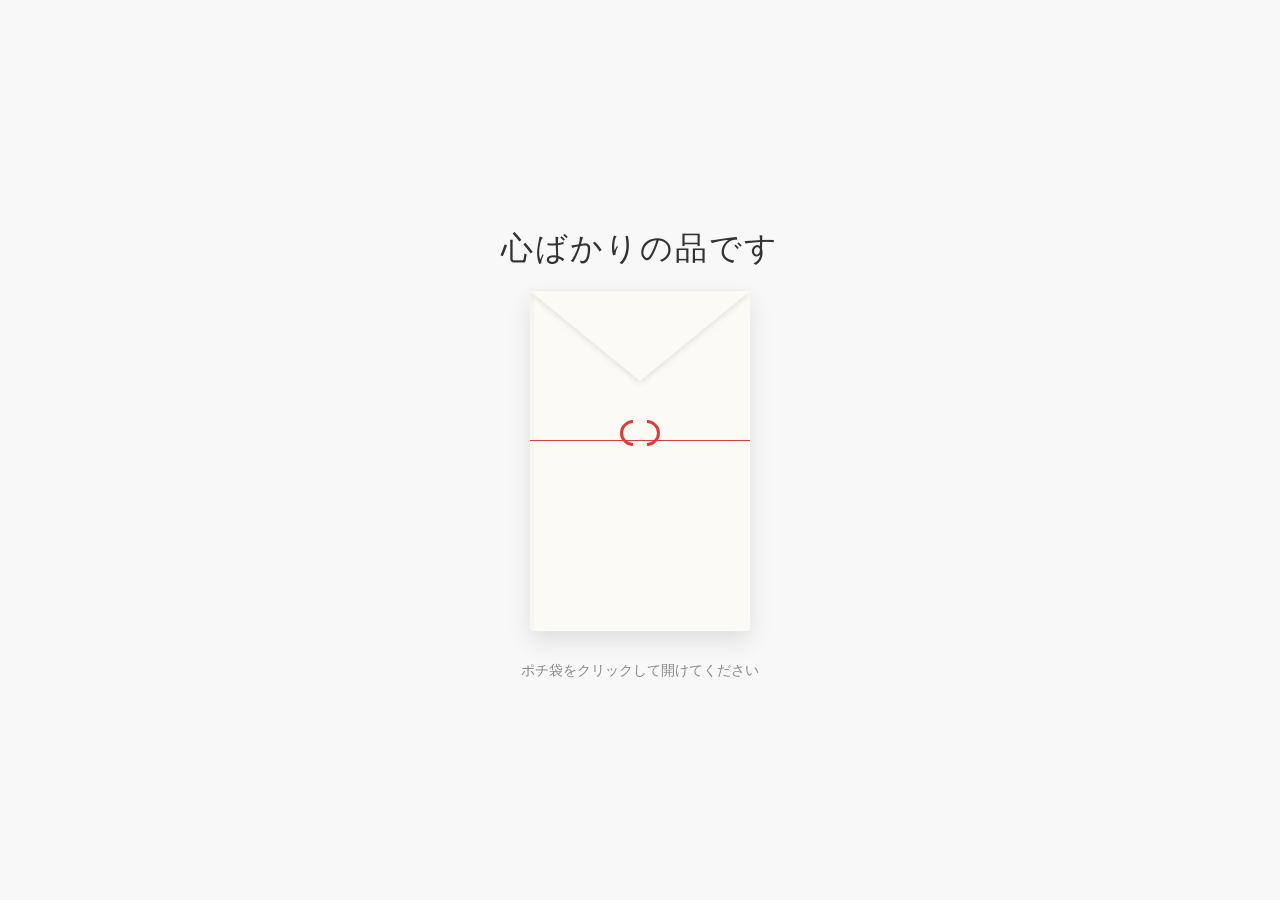
==== index.html @ 6d0a3d40 "Initial commit" ====
<!DOCTYPE html>
<html lang="ja">
<head>
<meta charset="UTF-8">
<meta name="viewport" content="width=device-width, initial-scale=1.0">
<title>お届けものです</title>
<style>
    body {
        display: flex;
        justify-content: center;
        align-items: center;
        height: 100vh;
        background-color: #f8f8f8;
        font-family: 'Yu Mincho', 'Hiragino Mincho ProN', serif;
        margin: 0;
        overflow: hidden;
    }
    .container { text-align: center; perspective: 1000px; }
    h1 { color: #333; margin-bottom: 20px; font-weight: normal; letter-spacing: 2px; }
    
    .envelope {
        width: 220px;
        height: 340px;
        background-color: #fbfaf5;
        position: relative;
        margin: 0 auto;
        box-shadow: 0 10px 25px rgba(0,0,0,0.1);
        cursor: pointer;
        transition: transform 0.3s;
        border-radius: 2px;
    }
    .envelope:hover { transform: translateY(-5px); }
    
    /* Decoration: Red borders on sides to look like Japanese envelope folded paper */
    .envelope::after {
        content: ''; position: absolute; top: 0; bottom: 0; left: 0; width: 4px;
        background: rgba(0,0,0,0.02);
    }
    
    /* Flap (Lid) */
    .flap {
        position: absolute;
        top: 0; left: 0;
        width: 0; height: 0;
        border-left: 110px solid transparent;
        border-right: 110px solid transparent;
        border-top: 90px solid #fbfaf5; /* Same color as body */
        transform-origin: top;
        transition: transform 0.8s cubic-bezier(0.4, 0, 0.2, 1);
        z-index: 10;
        filter: drop-shadow(0 2px 3px rgba(0,0,0,0.1));
        transform: rotateX(0deg); /* Initially closed */
    }
    
    /* Open state */
    .envelope.open .flap {
        transform: rotateX(180deg);
        z-index: 1; /* Move behind body when open */
    }
    
    /* Pocket / Message area Inside */
    .content-area {
        position: absolute;
        top: 20px; left: 10px; right: 10px; bottom: 10px;
        display: flex;
        flex-direction: column;
        justify-content: center;
        align-items: center;
        z-index: 5;
        opacity: 0;
        transition: opacity 0.5s 0.5s; /* Fade in after flap opens */
    }
    .envelope.open .content-area { opacity: 1; }
    
    .message { font-size: 1.2rem; color: #d93d3d; margin-bottom: 20px; }
    
    button.download-btn {
        background-color: #d93d3d;
        color: white;
        border: none;
        padding: 10px 20px;
        border-radius: 20px;
        cursor: pointer;
        font-family: inherit;
        font-weight: bold;
        box-shadow: 0 4px 6px rgba(0,0,0,0.2);
        transition: background 0.3s;
    }
    button.download-btn:hover { background-color: #b52b2b; }
    
    /* Mizuhiki (The knot) - sits on top of everything when closed */
    .mizuhiki {
        position: absolute;
        top: 35%; left: 0; width: 100%; height: 60px;
        pointer-events: none;
        z-index: 15;
        transition: opacity 0.3s;
    }
    .envelope.open .mizuhiki { opacity: 0; } /* Hide when opened */
    
    .mizuhiki-line {
        position: absolute; top: 50%; left: 0; right: 0; height: 2px;
        background: linear-gradient(to bottom, #d93d3d 50%, #fff 50%);
    }
    .not-mizu { /* Knot */
        position: absolute; top: 50%; left: 50%;
        transform: translate(-50%, -50%);
        width: 40px; height: 20px;
    }
    .not-mizu::before, .not-mizu::after {
        content: ''; position: absolute; top: -10px;
        width: 20px; height: 20px;
        border: 3px solid #d93d3d; border-radius: 50%;
    }
    .not-mizu::before { left: 0; transform: rotate(-45deg); border-right-color: transparent; border-bottom-color: transparent; }
    .not-mizu::after { right: 0; transform: rotate(45deg); border-left-color: transparent; border-bottom-color: transparent; }
    
    /* Instruction text under envelope */
    .hint { margin-top: 30px; color: #888; font-size: 0.9rem; }
    </style>
</head>
<body>

<div class="container">
    <h1>心ばかりの品です</h1>
    
    <div class="envelope">
        <div class="flap"></div>
        <div class="mizuhiki">
            <div class="mizuhiki-line"></div>
            <div class="not-mizu"></div>
        </div>
        
        <!-- Content revealed after opening -->
        <div class="content-area">
            <div class="message" id="msg"></div>
            <button id="action-btn" class="download-btn">...</button>
        </div>
    </div>
    
    <p class="hint" id="hint-text">ポチ袋をクリックして開けてください</p>
</div>

<script>

    const envelope = document.querySelector('.envelope');
    const type = 'file';
    const content = 'JVBERi0xLjcKJczVwdTF2NDExgo1IDAgb2JqCjw8IC9GaWx0ZXIgL0ZsYXRlRGVjb2RlIC9MZW5ndGggMzQ3MSA+PiAgICAgICAKc3RyZWFtCnjapVzJjhy5Eb3PV9RtJBhKMxhcAauBWrph+OSDbmOfDBiwBp7/P/oFc6kkK5NLG0JDWdURJGNfGNm3H7/8+UObC/nJMLl4+fHvX+ii8I8uWrnJW7p4FSZFdPnx38tvf1Ef0ahwVfjfK3tzb//88TdZgi8UpmBV1NkSgSaKxQrK0Ns37eaHBf3kBDFO3hToVt1U5MbGzHHCauXOHOsbsuXJuZJk67W6e7Oi2gvxpGJJKlANhYszZvIc1x3dTSkf5/+d3e2uJ1KWbcmtoLhY4v5uGztHNzl25c5W13djZSfvywN706CTtZocWFPSeW3spiFKq0vaHutuTl8I58F2YY/m1RScu1gPcRp6koafsGLShcxkteMMM0RI0haY10DqHoL6eHeKvVcGUnk4JZ93x1eTCj5fTE3RmouFjKFU81p8vyl+4Ofd49ngB//Hd3z+WE/mZC0wkPZrkbWTVrRf7Mtfvy4YfIjhwkTBZRjfv1b3ANX+bA8YlOgL+wwjhMnDGKwl8JJnFFU/FvROZUz58qfqqcShRBMzjH8obdeTeXV0Mq150s4Dy08EA8tOdiwuDWWLxIW8vFE3hg9wGnKCvPCB3wk/QWn5fMfn+CHyU3ydv3s3D3UnOLzH/a3GCs12shbaho1J6ZU0q+r8gJPyMeRYdTFpE2aD0PBezvWISVs3EVbJdmkIynlI1pXkNCUVeGKc2zK8qPJdhwtugiG+MI5WrHiIFTV8d8G4n3WSogXDCpRfVxR/RA4rDTJszus/qgdjxA0TCz34T5UDLG6vPFjduhkHAq9LppGvk8M0eTjuEXKgoEaPsJkNJGNpiM0mTjb4oXPBhRofjtlMhygW35Xyl0hil2hS9/9rGIJGBMcvDkUp7a/KhHdEvXsKLC6wuvJV3REubYhwLDd110598G1zQNrf3mpUErIfGy/Gwxhtl46LwuoMoc56rSQoe2CAn2R6WK+hrs6EbJO6gmutp5ifalVvr4/dooF124sJQr/d1NskrFco3tY9B/JussoUUOd+GdmfP2HkiVuWmA6uIIOz1jz9v9r7Ml9F9WZC+pnL4IRB8OjBc2IQ2TmX+vJeF4KzU8TZ9yQ1YoBfNtlhSAionyxYADdFt0HVRLcCjYkOaYzDVwOiQ2AI+kB01BbditovOlZwcmIN/aJDjQL/yAOik/[base64]/yRl1/GVfR0+ZMHs5570TdjHE+7FM7cMppdE/T8eYbfS6hKue5egD1tFS9ZsZOXzjJvVIXKUPoTZI2caQIddJlTzk5YD77eUfDzcHykfZ/vAZ0rfvRb31eYPh33n6ol0zLrIqZ2SI/WWGyR8R32bY0u9sdYT2D7VFDdj1f3h1hqk4aIRwHS+6p6nJ70UEiz7chavEHjAT6fiQ6XP4OjMY5zrgXrI3uig1jlmV/DIIHA0GxCW/cquu6930kAQcYbU9hKUMjBOsdlS2UGhY3EgKaHydInkD9RcV60ewW+9Ra/[base64]/p0o3+u9wRiENNHTDT239PHUeTYzU8Ko5nGbxQWC6ULe7jjhmkGZQpz6YaZ0NF5EVUOVYrs4fSkZldDukw5AsXVMm9o/Zdmb0keKgUS65TI8K4lBZKLpyuX0+CxwKlQkb/GZQEuNDdJBLXUWhLK8j4OZKWjO0omRbUQ8aeBZk4R06SnIv7gkyclKKcpu9fv2nv24bAGvvYMKhsUprIteQneLKiHivbSVUDE/d20IwYZkThxMSPb7HYAaUUdf0Wi51PleCYIbAHRckb1wxhg6oawhNqxBBYzMfEEUPgwHB89jMeZkUdMASOKDztsR00YuiOpDWIhrMgKm6Egx0Lonuk/iAqvgeqXDQnqkE0P91IEC3oagRRkvETxHftUHpz6AyilHJoyrEaswaQKvIviThRUVcMhTQNlSdrhVBCVqtLpFYEJcnvwXQnww1jbb8VFVVdMJ3NzAi6Xs7YiqAs15+cmnEq8Ond1wIF57Sn/wwK+zwbLc0bMrlFLVSldUWGQsG4V8bqjiuyBfWIsWdXZH6KJAkCT874visybK1CTlOjs+zBBs2jKgY/aC19ihMr6gAnULAqNi1lWaHqyrJBjSiL5MogZ0BXJLgE5T5jhBtqP4eYYio1BnSFdZisK+y2cSnHyy5DuiJZT4jxlRMdOdaKOsAJWA0H3dCVDaqqK0+oIV1xUmAPORaW6ThrP8WiFXWARTD5xKEjXTm5nwuzKxoKXhznfY6i6nHeamSYw5ucD/Vmn0Fe5cRYqvLeoKryfkKNyNtQgGvXI/I22k7sw2fkvaH2y9uwjMLxscDrKeiepvXWxHbfmmhkf4HOb2GPL0CWW5MMeW1M81WGHOM8sHq9zkOPHr/7eE+/d2Tm/j0yzHu4qWivb7X8dDkoRbh3vZKpH+uIdfSHjf75MiVHes4qH+8EYAsm5Ujh/nj7FkLKiPEQE6HzA6iZH0Dy8nCPy8O7X391nR/[base64]/NZTGx5uFqqCtg4eGFHIwI2MhWjw4iAjeTmznxGwBtqv4ANDpZq56qAV6i6gJ9QxwI+YZHQuajFxqJ6HW4VBGF1mv3fQna902XJTlHeDNnvUi+S1jDhdtV+0316mZOQd3Qs8uyhLtOKKVef2vbITuZTPIJVgI5RjzbKKLkxOUW/Nro/Gh72M+SsmP3kEBIxbWyixxh/[base64]/wTGXuhmHGpcMBBR8lXGoXqxJ2oFkv0HmAlSncgEaI1JL996NqIG8cSLtsU+owYbarwayCZLYTLP7CrU9SWutZYpa67z8kZGzOFr+ZEit8gdpiEnL7ZFS+aP1kmrLQyp/5CGVP+nh4734BjXeAszXapImccFLRYGAH8xZQrNBqbgdrQalD1S39g6jjBvsyW6F2eAQX6HZCgmNGyu6NlTJNHVXoE11WuKQUVln4FmWmXTjVWfiBlVl4hNqhImaJG+gESZqbdNLQZ9g4hO1m4kaTshofcTF07BnPCw95DQ1wp5cNcmviKZ1IvbvjUFngZRNYI+67/Ur76dgbX6ufzX6+cjuvEtXipsr/tl4xUbm47ilUytUXac2qCGdinNKOqBS8h4/uVeV6skHVlRkR+uQ589GP5/SNNuhSp1Ux3rJOjIXi7RxcZ+s5wcb4uJ0O+Zt5U7eUGF77Sl2eXXb23RhvBFcb8pIh9lZ93L6JS6kpkwWKVJTJn1jl3DQasrICxpc+LpGyZ76wH5ETYy042WXcTV5ooI96wF/r5fsfn77um5IG1TVkJ5Qx4Z0nH+Y4Of8o8gG7Fu90Jf3eHXO2N+rVxDw3ZPhPO344uqF/hFKvdC3xJOjwjH8Uc/AkInSSxLV+TZueMotdbKkiSX9q7nMQ8nXLPFIbnxZ1hNN7fHX8BOMQ0k57ArO89mIoTMm26Lj7wLQFIIrkJrvKznkvfbiHSIJj72uNGM6hFXlevRJSlWjSqpa4xgObpl4kCpn07i1NE7UWCG5YMIxcN8wI4xR2VJSNI/QfW/8PQI3UeQzfpz3uU2EGvNEyvW2ucnl27S73Iign1CKFfNIKc563JReMZYRBaNPm9czEA60V4ITIJXuGjrrU1SKTlHGnEYNbuY/2rHXrYbITEj9uzqJC1CdxBVoiESrUafaEfnb+a/fjJvPivlqPmf34oTAm2tzX/W9o2Yd1OOXQT0dTbpEN/LSji3q5vcfv/[base64]/4ZORSjCcL4lKOp9dvp8/vSDKTxCd8vSdvD79+ef2IAyCGAzJlvj6AmZ1nq0748etPowq+76JEsVoluCwJKt75UePvSUOal3h1PuX6kvtRxWS8RCoViS5nqMDCGOSs8tx/l3qnhHdFvEv9WeWHSSWcgtOgIdQqybHCfzE6L+PD/qBAhL94Uk1d1ZBdJK7dsGJTSHAYVIwdIZ7jbayD1o0U3qSTGR0pBgIWQqsegrD4WHvow/RmbpoZsyN8y2JwQcY3U99MmJdD3jJzkuqbOUsdMdOCI86HgJDIWbDazJ1AmFWRnuMTv/cdlJG1ZjW2XwaVl9e7f29zIEQX4civ3+4+f8FP/sTXxxM5BWL/G2S/nYBCDwfR6Z/T73e/3T2+dtIkO0UVMTWX0iU81ncQUpdZ8RYEotSgAw6aVBVmJL/wELWBKshHWb6RaCPuiEDwRy0zwbPSmyybVDUAaFLXgHbB9sSjH6uKbajYJqjcclWxzbeKqWf4JuMEDxSRrSTOLMUovZG3pMiccSO/[base64]/KW3ZOUn07J6ljdiKdBXXvABAEMAtDOh9GwqyKJMW/94BbFN0qL8DdaM7eIhhJMR9noAf0mrN59PGwaM7tPAE1KG6JOQ1V76aFraQKCI8AciQofHosV86qMUfgb+EhmNeEanZg9Ms3XppzXIMeiRy0rMBFI7/Fskk1ZnVm+8oAJpqBmHVb6yzVba2z1KHWKmgRodCD/b0V/weLxGvEZZ8OeWjURMHKtss/INbCodlYuYmVgO8pyNO1Pe8IAwWRvuAzTsMpd6bbaP5K2T/nUQmPblwJOp7RaWolio/dmxIgLcub0tMzWJnRQ2J6SonkQUmeMskL4PjwQGBO/dk6oTCjQl6fug15ToaCghJgVgfUbwb0olpqUlgkc7vgIJlNbt7oQ7/goLWCsUILc/PYRnyf9yIbA8h/[base64]/lR2HvKtdhFtrBIyTt8ycxLqWjkKHTMSNDCMWntxgCphpaAucbBjnzOpHsBB8pgZrcb2xkIne0f5UAYNc3shTxKdeNuz0BFMJbEQCwbXnxbN/Y2OgAgP5edaJW5wkYZKf6cDko4RLdUqGw2vbBFKhdVSrsLq0D9JIZ1WsTpLwZW2ClbxCa0mDzfOaN2gDYJGPuS6Xa7f6Inqh8VKxGe2eIg2TKqijqYHbk2QGDqDbXlxlup6cZJqenF9gkxn5F+7aGORBDJGCrQoIyV3lSwpv9spw3Xfzlmqa+ckdcxOU/STdAgKqbBUfRMUJlW8kWTXllSygOIu4P1SWa5EjsuA2/XiRarnxVlqzYtNl4Azgd6W7DDHIV1PctW2a85o5Gzp4r1tFwhW+Q3Hjm1X2bVJ4YMoV7Z7JYSnWulWPNx6KJ/PmpiRNOuuVVeZazQvHri16QJHtZAOWgXKzultZk2qKPZljKvK1MpahspvSKVqj+NaJngiy/Nq5tJQ1WUGYDDcclhsVQCV/wF6jLxiCmVuZHN0cmVhbQplbmRvYmoKNTAgMCBvYmoKPDwgL0ZpbHRlciAvRmxhdGVEZWNvZGUgL0xlbmd0aCA0MjM3ID4+ICAgICAgIApzdHJlYW0KeNqtXEuPJLcNvu+v6Jy8C2MUidQT2B2ge2YagW9BFjnE9mFhI7CNjAPHhzgX//Z8VD26VA9JbSyMdaN7iqJE8fGRoury8c2fr55Oxqmgk46nj/98Y04a/5lT0Cp6fwpslUl8+vh6+vq91v6itYuPD5Ytvjl6/PbjVzKGORmrHHkuxjDaKIppNUh8etbBJ23PZx2i0cE4zc9J8xNpfrlqvjC+4/MlaA5Bn/HMU4wLVlrpGApOUavkLCYdlTZmZHSOrJ+0HwmTF8Kkk1lP0fCKUNPTSGTSHlEMyqV48tGoOIvmKYw0ZPdmODIqaJ7jvDodyFV5GmuUjWbFdJ6o31+dTYpdWBK9/eLdSAFxKc+eQ0HhvLJJ5hnw6QeSb7TTGv8zE2mok2rlsBmZ9OeJhHfn56MyrpBkZvauuqhAyupCEm9/q7MJUaa7ZmPePVAIbz+MtIF2aRMEQVhVssqOtL9kipePb36ZHyMoEPPwmLfx9N3rm6+/xV++x7+vThqk/vTf/OwrZGcwoD796/S3N399c/l4uBmkk8KsfPSgcANv2uOdYHsiRdggdrvG26rAtOIdjnjnQSE77ePA/FNVzGSComALMf/6489V8RJjMyO2Jmnl/axvWldVjRgbmo1hIZmfv9GMLWU/akMpo5miLSNxh8Z1CcnCsQXeF9LBgp2D86DNgifb2rd+8nqgKq3/uWr95LEfK+v/RptQdQAUDATl/[base64]/TF5D78dWeI0IU/[base64]/6whPSZ73POci4XAwx+1rMaJcmMoy8FAKMKOPGxj5I1LF6uxH+sQVuA1THBa8Sj4bx0jA/ZAbwUS7CNUNh54ht5oh9e1SrgCeDVZrG2G4ahorABLkX85m9yD5WAXK0drWEHxrIkRFVSgpTZwKpGrua109V70aE/YevKUjarleQo6Q1TsS89rz7c0Oq5rDz+3PbFwCApGN/lwSQ2yX8VJD8WOfiAAj97mbeMCNGBYZ3QA1sVqH3QK4BEZxSSdKOGhQl9/OD2oYiapT+eJpRgB1hXVUcAzvETEp/fDBpRAMNZcDo1lGXP4YpAD2fXDIqxFET/tGAPhA0yRqTgI9VEnUIsHQAFw/SCX/Xg6nAzkFCi229JV4HfCgoBhwTtXZky43eFwCAh9LMw2rsbaPr6TrDGoLltXocB+CZoGPDESqidT0bztYpePN7NpwBumSj1+ute0wGpDFm5f5a0IYlZbLmXtHChAhr6RftRPB5RSsGIZ6oX7QWWk6JjkW7y8jiN08rD/79b9XEwGkHq+WCZomHaBGS97OEEVA565ULYS7dsT4Hp5+vT48GQMRYfeYzoJGVr+wQ/S2Qkr/KVwrnx3p9yuRay5JF04ANNj0BfDqHJGYqJEwGfJDvAHVbbMhqKS9eloG5x3o5AXiURbGXs6wX3oglbSkZNnIQssgW04rLpw+NuIasyKzkVxeF1EbYr0WB7QOO1Ng3nbfRX/PXdPE928iMZD6Ycho3y9+fiDgZHU1lT8D5Gfq0mAgHTNFeNKdB25AmczxPUzTx/aSa+hIvA0Gs5rLOILNCCl5OQofUZRgEKEY0ixAYO7DMDbO51DUqBGUFjxiXc4IOsCsFI0lRHRmoCdfALiEtdaIV8GTy2YF2IWI4PVNOaIT7us/NLCgXbiafm/jHnsTNwot6nZYjjNR3Jm7lQOvE7en6kj9Hz9VI2uCumcx2bo2kTcPI8HhJdl/S5gTlxmKIZtIW5NiplGRn0kYIZay3C61HiPH0yVpe7H2ACV8vF31F1Do/pXrWR/DlHIsR3jYqQgBjEZNHpqU4rnFiOCKBMoEEWaAZ5fJaDzIZi4WSpJExIi/xVEqjkTEaTxBgKEl+qJeqpLZdErzWeSD+h7AS8U+NclhSUa9IOmp1kjJTONiZ/cklyWYP5rYf8rQksyVFI1+EMQp4Kkh+rAdJODO3UmtOFx3oWceYEHioy8/[base64]/Z58+zM/mT0/TJDSAEY4VFLEe9OfF9vMER+e+KRNBeCq10GNjSIL6XSwBIHqYaxikL8vaL32PMn5JaDUsaPuPT+B2yW2SK/ug4Hwi0mHIjIELcYtSy0TrSyvEd+EoAsSjL8zC5qUDQCG+R8jn0SphVL56gSDbmmblbw8AiwB0cymOnA4MM2Zl2xwFuHn7w+FXDHIroXcfYcF1WrA2z8KanYsB59LTRllFLAo/aMMChrDFnO/wG9J8/X0YNOg9GImdlWXNo/[base64]/a81t7C/alWnRWCnlNs6jxyfljNWuPM5RPybyC5cFYj2tSoYHqbIfMMVyBY2cjYYjKIZ7C8zdSRscaGY0lLDLGH2QHKZcUy8YfWgeFUuVuSDZ6/8S2xRVx/O63pDKUC63TgwPj93zoIyo7U2n1yOSqUKHkKxG53u8HrHgHF+S1L0ecYDfBwWmyF2daZLmAgIXPJo+Tw4oBLDs8CnlPy9aDh7jZ/J5BAwgnpZl9ClTa6xSyn4ulSQNn0dyEMCUU7wUTc/psDS2Spdl3VXNT1Vd1e2pe1yV1IpFKe9wVeThTVLYuKotqpifXLqqhkSAKuSM6R5fFeOwV7u+at8kU8plnYKkCcIYEAFSLr3Ia6M1gZAjYzXSAUpdSThJJ5C/142ymKWkBls/Wubs8xraHi6o4NeH2QfNFHKWLpoPNQ4rV6X3KWCSEu0XFL83BOlUJhClM12ShB1KOXDJY+mp9tlgfOlE2OVzVJ6JwAiyydL0NGZl/9krl6QhT8RzwdQbCaTNJ3SJHlmxDb4Z2eQ58U3tbXd5YzoLNVxu+qdGlwcEUNpcs/QVR81yAMuL/rNG6Stx7pTdEcpxP0ZUKW3QS6X4NfNoSvSO2leS0xO3K9ODphA5kcN81wLirkLWci8WlSxO3SevUmpwZYvIWAcbT179pe/ktRzos7XMbubX1zJbkv2hltnlEL0tswXNfS2z64XWW2bH01cpd822WC8ZirrjLwXFOMNGxRA7YRBHlpS5Mii3BfInywZDczxd9ZVuR2TbhO/oqEy69jmDWYCwrpYIJNcs+4ywmcwCxNA230pSEvQZEsrxWs+Bl4F5IckuJtRAJEC8MdmcqfipzbjRmwtUJYCvIGlUROHdYkj5U+ojPRVRAApxjNKgm6aOEGocmzoEUcD3/cUcgEoNNwASp5WpJGgkd39yCphCPYRa6WTp62sdB8WHdtR75wvZnEGOL5/[base64]/Z9RJIbIXaP0SqRmpZtsJbPVZ5lbQEAUzawbcJ40C+f8t2rgqR1V5CGe27Sniq30DrsWAo+kuXcEdMkFw1sSpJ2lg0nJqfdhem0smy5ASSau7WbQzbwS15g2tp91BnJmbG/j1FEzDUrRg0flWRuZo/L7REHDxDKsLyX70/S7IuYenMUeJDJeWBcO1TW/Kg/vp7xS792VtMFSSPll9DhKBtw2hxKHQibcq5VcGkn/[base64]/tmPN+n8XzfjOf7NHaI4NNLX4A8F8/j72OvAH6zaVjmZaRxevgdgsnfYQHjXAbeZ/c0fhLGeNHpPDz/8sw3ehrpzUg/zQXfrzz8ne3wDom1IZc9n/5az8Btvpy+JGpcDEly4kQlReM9LNIvAtQgb5kxU1F450UsRjpGgx/eRgOsWMUy+e0CRYzYB3lGOhQRvIygACoc/op5yBdskLgAx7hWN2Z0qQdIzaNyur0ypA6kxEXEFcXrnxp9VF68c7kn7ZfxSGO4QKYl1adGg7hc4y8pvqwzEQ9xxOTAR3qHH4cdm5uw/9d4S5Ck67wRgKl7L3mthfjw0mKC0c/nKyzH9t2EwUZFM2h59OuXGh0UMzwcHUaTlxBM79WwjXtS0hnDJZe62RHkaMWfQ6HIbovW+wBJ2siiyAuZDk2HZTv2QgE40otcAQ5TM/[base64]/Zz1FCuTmp/tfr+KJ8BNPRsFzPlmyEIlP9w+nj28oi9OtKN367fXn+w8A51LBhUqcgyPlkHwBfvnbqzMiNxF4zVmWkG+vdoNEC2JxCfn9ApEmhCkorSCfKNF+bqwhqy5RX/YDCQeXFeS7/SgqwVTaUYxOFrJksSWkhITT5Bgox0fE3/t5JQ1E/qwA8YLSZpzkgdMyju7fTZZAxTbupn3+nENkG2KAcciWlpCvZ0ib1tEppLSitZiSJCHRdyT5PbHdXO+lyoLXvLSvqh2XpQR1eRY47gdKHLj4CCcYd0U5tUmxkVtOiPIsNSMzpxu5QW0SvTXUJ9NUI3vP0/viPr33zvH/Lf6/K/[base64]/36TMTtGhI00WZXqtGZl5yyV+0mGzoLZ7SluHGYjDDRdXIfCQNvdeUSX2OAR1mXulAxUrgmNlKwQ7I4PnaVgTq21/EunZhI5JE0j+icQZs0+UgCR2v02dJsCmZ0a83ABRDPsq4+UWeAgog1RRlJGywxRRrJiWxgaZWIp2GYzbxzG4fgpDR0GigljMhQGZhCTLI9QRquYpSHKKFcttzE2qzioOSTNqhxKHpJmVYeZ2aJmczJpnctcRiaTgmc8NMk1Y6ta8/[base64]/4DTn34GGTaPfSgDA/Eo7mSwx1BBIzHZCEMVUqTmzYDdAyrjLqu+Hj+gctk/YD9oqq5+KCb6Q5mbMXlW1I5Yz9AzsQZnjop1hlVMHC9i/ZrNXubuNka0Qu6rVCz1WRLqQxSI0xEOxGLB8dFFlHN9cnf3geBv5Lex+8i0LbaCyaGLmCNnF6F3s4vYfXyc0ZcMl39+plQiSX576BlbTFhc0NFZDe/pY/J3+/cBF4qNKsPyVpf8pF2LbrY2UrAlAYo9rnb1kYFtmInwoov8Oragrjy8RHwCcS5ejLcmdsEozEiRsZVeUBeeObXZAm/lqB6qiOXsEfXPBLm7v/pzNtk9xFrlBHmB4/v54erjZ7zzC34/nCDRsMF/TZ99AJ0CwzrQ6Y/TT1c/Xt3e7/iF87cqvuFCPO7QG4PVeQl5eLFbGoanS+LPSiMdb4H1PldURNfmo96CRZY3J5VanUNN+/[base64]/tJViXfJcRtpKYSN9utSttjo0rmfo87jOtzA15Wlc/9f5CkZUj4iJmS4AKddn3v8LG7k0QwplbmRzdHJlYW0KZW5kb2JqCjc3IDAgb2JqCjw8IC9GaWx0ZXIgL0ZsYXRlRGVjb2RlIC9MZW5ndGggNDEzMyA+PiAgICAgICAKc3RyZWFtCnjarVxNzxu3Eb77V+gYH8ySMySHRG0Dkl69KHpr60ub5BDELuogbtPkUCC/vs9wtXqX1C65AozAkSVrdsj5eOaDQ50+vPrDc6SDC0Zstunw4Z+v3MHiP3cQa1KMB2FvXObDhy+Hb99ay9nakN5//+HPSukOzptAkSvKlE2MoaE80skez9lKPNp0xINELJ/Y8sXh9YRXvD+erBwvNvjzlQP5g7PGJqkZWJODxwqTsc7NDJKz53RbWlTCbLNbEjrrjWC/S8pv/vR6IhF7EBM5slQk2KE4OYhzJstEYa8UkVeZkAWTmse7191lMRmSUJN8+v1K4/IqjY8meNcIwYbQlZwLWFtqRccJso8JOhmIL3kTk2vWeXn9Jsg3/dWSZZNzuFtt7K6W8G3i3FCRHG2ksz3bZPPTkz3x/JR1fVAkw82iXVcfFAUabPTx2+vuUgXqcK06WDyWB2OPEED29sLeHkPG32HoT8+Wgyufk5zmLcAZ2cAXM604YxSqlY0/VMT4hinqJ7RwTTLOBg61AzhDeED9oHR+Kv54dSH4obcMX5188mgp+65dUIjGUThE2LFAX0Vel1nEfs2tKHqTrIAkGW/DRPKdDdbhf5N2ll91kHakbBI3+pP1hyegklQUv3V9liSbYKnewc1p1006Ex4ea5J/9blkMVZ3siTpmyJbMoG5JvmtuzC2EIlvFvZTnws+iyI1yQ2ANtiQM2zzBhteJ/GGOT+0f6hQsn9o/4g7Gssqks9deAo2wB1qKV/9K55uPtbz/9lB8SCP16v7q19dIl7V/Z8tHcnGywXo9QQYcHjPPShYNzu4tQWSLjkNtEsI747qxcHXvO17KCEoMVwC0L3T7QgYmCqCvqaIHTKEuLGX9VVBuaR70ceFKzRTH5o9lGpDqxtJky4cIJmPGlX6GJfZOO/rtf7eZay+q657zxf6n/myIDz4U9F9icGprMUeTxHr0++RPUqwT8/nRXxeN2NwASdqOFrJXdP1gqje7EzXCXsUbm1yXTYioPSHIIjXSMz24H9CyABIhYTEgLrwnwIia8LDg2EfdhkiMlD1xoqkHwAQpE1COlVt4d3rN9jaLd3rY8eScoEdBT/irugegD6e4x363KJ7PO2L7vWDHoju68sjpMAe4fRufbNZyQZZNt75iuzmqmzXaSiYRFzT/DJ7WTokIyRUu7cmz0FXZ40XajL0dUGRdyaG3OxIhRTp2T5TnsqTl2piXTDq4C7dKy7uqV6CjQt7OfPze/cW+ax/T281KPQTcWgEVl894+ZwG5k/wFlibNjCy5Ut8tOJrS/v8CGVgkrfaU2Fd/JM07/1SwTCZ8nVC2sqhA2UZjZB/N36bOHqT/P6BI6AOKqfXp6tfnryx/LOlnXOFIN1wqFMrrkNCkHmaBICL+I0nIz2VIKMyJNRG1dc+qUgB/ha4EaAgzij6S4MfF21L6LTd3BaKiVUEaTYi36KODSJ7moMRawcn7sS9KIFMT9igx71I0rwdqFY0/1CsZZlFLhCpE9AgDwnaIEvqALjrbxCPvUeoKn7O7148vUfi0e/WMV6UZ0tyoBcsRnktA55QeCGhPrlfk4ohrkm+aUfLi3MIhFIxLjIjfFtlNzZIHuuuXzu1ycummhdTTKogigZ52RDYnEz6/MNyb/7C/MWwB/ahZXo3Jc1IoOJuaH84+s3LsZvfu7zjNlYz6s8B+0D5DaaEazx/DLIQti0kmmSkK1iDMHPr+t6AzSgOHah8ahrP2UOf1V2usgCXacEQgJqopO5WfOUraAEej6d7LN3pQWoDxekwCnlvjdCAxkJhEdo8FH2VNgOuawLsSYZeCNK/4ikqSLpe6NDSmohMw9LTuz2eKNDSpp9s7CfBjCB6CENSb8mV2QJ6vOrXNbNHDljK7CBeVuBeTdqGRR6moQhbatIRliE7NE2apmxCGneKrDgM4e9eDXta/L4j/5ePKP24ZrLX/tQHBD3KNbKJzfAEkAeNZvRcmfQhkT5EhtB/zroYyGApXTHaKBReI1upWEE3BnJAuChDZ1KFs4Om2CB/YOyYJiptM7w6wBMYafWPSgLdqih/JbQV6UAW8NXVegCh3V7QKc0zxR9l1w+/jrsa0VP7X4sdZ0C9a8JwT3iFBxQyUpjRH/viyBC1hxrEdh+Po38kZOvSbAdHjCCEJwKARlBC1frZoC6XBOU5WZ+/M9vfQlkb0IOraiJik/0ReEtAqrImihevhINh3oTffP3KD8jNTj1sbtvDwDle/N3tKubsaRadjOOt/L2Vs7CnTOMRU94fJoJztLNFbRToVwqonB8tmeU8dd21/v+8ZdDQuxatjRTrTuD85BJgG6c9nlDA/frURjOAN+pGA0swMEZyMIZAEDZxj3O4OAMARVRRTJ0BgdnkCIExaw9zuDgDIq9y82MnMFlPTRtiHY6g57glbTnXhQvX4nIWajaxCAuwhkk19YzcIaSTYhr9+BoSq7f9TfhURaJL56NhGEp58uHV/+tkgnlq+4dJRx+/PLq2+/xLx/x588HW1pE/yvf/XJAlAnAf3v4+fC3V395dfqwaRovTw0FlRf5ac092NIH86WN6++4A29v3D2MINfMt5Kd6aGsJWu4bp27CHLFA0YR5F/mBvbhQU2kzUpx6SE8aNgO8cAbG6nEIiKqg+OGpwZfYL00XahtR6+7KYToAN4MO/K8y8QdUr+cAkIxIoXwnrxUSx9CFqIdJGFp89KNA31Fea7Z7En8XI6TFJbM3MBt4RYogVtmXc+Dm3BWYaO2lF3lnPYwCE+puHwcZM2Iw64hGZQa2kBO8RHDoUAlp3jAcMiLEaDnquFsLCwiUbCpLEzC7Vyd/CAnh+04XRuQNXQQTsuLqGrPxnXxDZsV8KohJm+WLOWZ0Yh12/imdTqSJv1eBgh0uRsfGnDdPvcvD4Wko1zjE2s1MrCyrOMLvqb7oZ+5WuxTii6t39U9ViBXs1zyWNYvG2xyOdpggE6iVCP2+nEZO6Cg2syS5N2g5EFWJFKTjEoenfTItY39eq9npmBEbXFoYzq04Fob2+B9fSaKoJR3aYuv8QTCv3W3ByUqEv6ADKaCkU/9GsgTvJVrfEPaZ/v6QhbrqUFFoDbbkdaClkJxA07XeUUqaFWR3EQXiqeprzW1YMkZoEBJsge1FK0yntaiVugLXId2vFsPKBuMko4o+ALC2k/f0VJE/EGIa8LWwNSzGJdrih+6huAtIb+SIu4ZHZZ2sFFpQsASKqK+p3t4eslEFhR9k/Fw9JBrCmqK2evSA5e8c081S6zd6gccxQM8gor0IUfxHAxrLrDiKH0b1m5JKr6824Z94DKpVZnW574coh438SMZkUdiKCSPZEReA6z4jYyo3wZY0izaAGUKeDB1ec2pCKlLqI6SltmNjhUw67zQfHIW4lphRSalaRhMz9t7QYH2x/75qU7KUHDhn1y/kR209Cy7khS3c5U4L1hbkP4r5SpxZb1x0EEGQrKrtdAPfCQoM7V+I18mMSrLHxjLgsvSWNLe6TnKscxtzufCZxga/[base64]/PXgrj5oUEHRKhJaTbGsBP0Qg/KWKukEFIt49XYwwXcaJeU98ee21OXGx3EHnbBZHJDzWixM634K2rm9tDlguOgHnJAmkYzo6pLU4K8gYC8db7FdtWVl2WPdbFxKEp9aYs3DANJzvBcra4JWzto4sr3grivJOz5oZV1rjCfN7bDNrmw2cVd7QtVsiLebdKZPA9KHltOuNfCyg/DKib6DZ33E44ls+UhVVhmp71ZFY1PLw/QWRU++vdvvI7u5+n1Iu/fhLc6KFve67CsvibK0+fiynvx0+vo6pomH/jTcH6caxpeyBFxFZc9F3KwZkLKelPD6JoN0nEUBxXJIFYL4AMlV7WwZR23MVAlBkwe2k5WI66X1u90UIYdKvas7mZzwsDb2oxG850uGxv4ka1oEeEKlzXN8Bb05kCtmIMdRBjvy0WRTe2sMwvwRg3aS6rBkIUWvp42BLeJSjk3NuBLO/QN0GrU+cqIRZrzI7vU6Y5FYlEj6u17boiouw/Rbg9FDHVzM8EPO0jUCugywNEwFRz7zUSnCtj6DTWsc6Hp3sZIkC/f+4qCvD10TZAbXRkdK7epHNjY8HJ43S+rvAdyE287wnq7CeFYUqhl86nfZ0JNnxV1GZVvfUeiFqfPRlRTO8Spt7Du2uLr8pyfupRnGuzRQ45Uk3xnGV7IQU/UZbBfNjb6Ukva3IxGbHDUdrI0ixx07/R2a0HMFS4bdqJXmDS/[base64]/R6jntk0JP2rNKTHPKrPrGP9cdfCRH+GIW8sjLduJUqoKUaD+wBu2yh0kNDqBKxLNcnnn4a5achTh7AeF607LLN1oWJw/TI+AvKRG+04CdVpIkVLHTjLdt9VzeBKCHXAKx0w2eN9SAlTkJpkIEjtbudYL2xcGQhkZB/[base64]/isGP4BEj6GgS+MhuMkJblnXN9LtsSwhbdtn83mO9MnU9J8fxku2JLvZMvvy+gN7fLL+DkE82umP5/QOOz/YYvMX2F9c33fg3GjgoWukPMMU55xsEA6/[base64]//9NzU84Zd/h//[base64]/k/h/MdjFQVYYynysVHG+vlW8W1dbZtB/Omtsh8J8nkJcgrbZKTWSRnsMwp8nJKXlRHsyR1TNRfL0ZfsumVrLp9agYh/PpsggfnP5OrifGNXEtUl1xHpxWE0RSaRj+QjKemcea/Gxd007yzxBo7oVdzBSyY5u25BO/Bog4Fe6vOWrzugR04UNBhTYcSa8VRD26wADapa/tVYFWw6FNochpyqIWs2eA3dbBcj0OLhXWIdUh9anPqQDNwaAjCpbCyUbYgzwIBRW+LBpyCpgFwSsEVonHfMESzprOwZlTjGm74v4u4kfRp+cclSyuuLi2Xysu6eC6gykJwqLA9n+t/X/jHe+iwTbrq0EB4YgfFMpeKKYpFQQrG6oPoMBN9bUdmdCky8ffITEWvpDI5dAeViutWKgN3OBwMhrnRR/WfWCZ53Dk5TWZj+tHd5Ac/L7zsyydvo2fvD/rpXMHyDTLWJhNH41F64rDX63S6u539/Q/HhBztfXq31++92e32e+TMCRqZsBUKZW5kc3RyZWFtCmVuZG9iagoxMDEgMCBvYmoKPDwgL0ZpbHRlciAvRmxhdGVEZWNvZGUgL0xlbmd0aCAzNDUgPj4gICAgICAgIApzdHJlYW0KeNp9kl9rgzAUxd/zKe4eCu2DNbZvRYTWrkzoP7Qbe7XJtQtoIlEf/PZLMu1gyASFm3NO8svB2cs187Zc3dFbLymk2KhOM/TiU16T2WyvWFehbM+IHPmoNhu4asUybGEeJ/tEinZhzIlkZcdxdE2bdvgQ8tdiz4H5DT+97Pj2nmbe8ZSqKpcB9Xaq5B61mZtoS+P9zwZGg0kN3BYfqBuh5AaCJaXULLxKHqvK3q0h/sAH/khcCMn1AAl3i0yCFXDB2mFyX1aZkmw465sWq0QWioQh+KkRm1b3jnhB/IvmqIV8wHyS0Diyrq5LtDRASRQBx8JsbLo55xWCby+ecKOKtp9u4Ddx62uElZuDH1imODZ1zlDn8oEkNAXQCMKDeSKCkv/Rh9S9YF+5tu5VbNyUrrfOPazbnL3+E5J1WhtC15EDsQhC4rPGWtU25V7X//[base64]/1D8odTNI/dDhuGHLOMPOaYf8sw/FFh+q/Ewb+Zh+WPx+6QM63QZliZWWQYGxhn8IHKp4HcGHiUgi8mTRwUkMJdHlYGDiYGRQYJBluENwx9GFkYuRn5GcRzWGukZGJg45xdUFmWmZ5QoGBkYGOuASEsFJz0Fr8Tk7Pzy4uxMhcS8FAUvPQVfPQW//[base64]/D96Og++qPl6Nlyxu8Ft5h/2Igd/S34k6GcPcDPoiO6kyOQfU3P7t69Czj+zPktGMgOUn7a+9J3zkvfv58W+sF8V7jiR6jYpd9e7PX1XfXSvxnZVi+/fm3Vinlz922dN5djx46DBx5IfWe3ev9b4jdbsK1psdz0qgmtvR29nVPrptZy3Ji//OYz6Zf7HGzNgoIC/OXtXFiFO34L/BZg9WbnAyUUgR/[base64]/Mrzi4K7YU1WraLIsJaVxDWj1UZu7XJ0QU0kagX/vsl6ReMdYLC8bzvyZM3mTwdMu+VqxN6izmFI3Zq0Ay99bZoyWSSKDY0KPsdIkd+7XZLOGjFMuxhuk6TVIp+ZsSpZPXA8ar6W7TCSsi7xK4D0xy/vI9jcsgT732bFbILqHfEaqgL7VHrykVfG/X/QjBdeNAFN+YTdSeUXEIwp5SaH2+Sr1Vjd9gR/0IJ/pW7FJLrCyqcLDgJQuCC9ZfKfVljorLmbOx6bFJZKhJF4JuVRdfr0VHPiL/XHLWQFUwfMBpNNrRtjZYHKIlj4Fia0SajXdEg+Hb7KTdd0Y+Pcrh78rFFCF0dnIGZ4ti1BUNdyApJZEKgMUQb88QEJf/[base64]/M3POmf+c85//+/7/nJ+FubtjLBZrfkzStuT4yKVxGxLVuemqwADfRGm2XpmucS1G0+/SC6EA0Asw+h0WDdxokk1T7swiAbtX4D4TxZxcwKl5xXDewTBWi6erH5qLtgsWOmd8SvC+S3FG8AHGd8NY2HwMYI+x/7B4rDksbxb+/64N8gsIWL5KnWfQyLNlOiooICB4masPoaL8qNj0TIW6UKuQU+kqCRXrR23wo+LVhU6tnFqsVlEZUlm6MotSZ1HJ0i2UXivVaKlsjVqfp13iRyXL5FqqUK1RUM5RI1VK07VSCaVXSaQaSieTUms3JSVT0WqVjoqTZ0pVWinl60tRWqmUkul0eaH+/jp9tp9ak+2f5dyj9Ve+2aT1d53zjU6IT/aNi1m1Jj5pjZ9up47KUmsoiVSXLldq/X4D8ldFvFqTm66MlKgzpDESqUon1xkwpyzDfLFgbCUWgsVjidgm7A+YBJNiOZgCM2AjbCeZTvHCvFy0umOhmB6bYV10I9x63V6xk9gOd0/3Js4SjpXrww1FxzyQA75A6hes+y/YKJn2EHVpO1UqrVal6tR2dXV2dgFmzP03OucpJqIAbXrBQjE2NkrbI7qm7cuUGfLy81vzug8esDQ0AlOYOj5tO7+ysra2Gq/YW723aXwc8YAHbdQffulpZ/UPWAeQcYBNi1GYqLv0W2k/2Gktbljfy/9zz9nz1/HpoIsBH4ZG+hlMqf3bQeOuHo29iL9RtSJpMf7us3XPEefhxL/BavRMlChJSZABxusOR3yk+utW/PJo/81b1zavAtYZkSgyYnPIilVXJoaPXvvxDECen3IO7zyTG4+/[base64]/7BESuuiEDoQ7aH0hC124yaYVKETk+JBO4bVDS/FuI9xVDpiRGTlHidqW87JrSiNBgZJr7jsP+4n+C9DYRzoKeJE1jd3kA95qh4gxcpGRnsV5TU/39L2Oq3Y4jQLtJ+ze/ZPWSeQ1KXx6wRmxuyJkY3jfBSVvM6TuABmpuvQInJn79yXI/XJf/3AHUPCYL94TbyzaZPo6D5za19Xq0B7UF+fulqwbzPgRiZAHWoAUpP+0aKX8o2AgfLu0WAyvKklDDxw4iw/CM9YeMPDViebjxOlj8tRWUsjHmhR1cWL8NVy6x3HNiTbvBzb98e8cCl6gsbGHpId5ndCkA+s3BEMFoeS1X4KHzpMzB3nZxl2BQOHEfPwB7CV6H0DjcdKDns8YCl6VFLKeDLPRPaZCZIamolbAzEXeCrQR+eIo6gSKQp5oLmhugiYzXl9triwLXMsIPwNbGLddDPtj/NNGZs4QwwGM58j92AbCUmeu/x/DqNhpuR+ZRWOlaE4y4jhzL2HFaBlRWV1daYQ1bQby8eKLTDAjxZnwLGY148V4gy92wRojXllXbWmY/A4JL4FzyK0Jse+5YNcW0PdvH3XaXT3Npg0vfURMNZfxqGluqyY13Bwmg2Pnmlv2X21u4lvqx2AzgTK5jDsTxAlkiByG/AAvg6mnT8NvG8A53pB5aN8gqOs4cP/UFUSgRJ/9TojWN0+CXtgxMdXrijaKnFRPCmecwd4hQsKgRwx7bdaWlELQyUMW5NV9rrO/Um4DJZkwVdlZYms5sv+bkbQ/rmTmMQQjYvKZdsRf/TMpHELsh/9APmTgHlEK3FqUDRJyxVU6Ii535GAlaTgD73yJjx19OtlyGm5wgC+z4JZtb/y4ifjo/Q701i9X7CzkNw2dbR7P6Uu46G7c2HtWcPer4e/H8bvBf1q6KDwhPMe2s8vRbusa2A5LwFnH9eZuom9IH7irZmN+GpmbIjdqavm15dqaCqK8tqK2DC+th63gFPduz9olzIJoVdqOiNZLMvJ4lcN2Au/Oa1dpFZ+nBfwcg1jIY2rq2etHdvuft1H0818c3gPPHz+HU8JXzs8hSqThVuVWpJWV8MsrYqCeYNZxX/yLgwIQGBl8iiNu4B3Gg+FE+gclDUBz6/GmvkOGQ7LyGlhrBKMdgz3DxNTJ0BBSOPrJ1rDkDYBJZnI4paWwRovTPK4wykWE7aWPjfXNBNo3waZ3oFuiO1V3ZD+AR+KQlnQiISrfL4NURFd9+gkeURfYFw5CT94qPEsM/tX68BR59MbesXF8ZZMoAq4tXQ+WlSTmphKSz+yPDGTpCJy+hF+D151pgGa3/WW/nTh23bC4jWxIguFxuMfLtgeoj4VqUB+bPoKKReOxo2FhsbFhYaOx4+Ojo+PAw1X+vWhCsMhZxLEVroK+3Ftvo1e1IlWjxcYFsclKf8EsKJjteOvGbNse0x6TaU+9yWS+LBDY+8wWk8VsNu+11Anm/BfkdL2FCmVuZHN0cmVhbQplbmRvYmoKMTE5IDAgb2JqCjw8IC9GaWx0ZXIgL0ZsYXRlRGVjb2RlIC9MZW5ndGggNDI4ID4+ICAgICAgICAKc3RyZWFtCnjahZJBa+MwEIXv/hXTQyA9uJbtOGlLMKROC4Y2LXFYSm+ONMkKYsnI9iH/fiWN08KyYQ02fJo3o6dnTW4+qnAl9B7D9I7BFjs9GI5h8Va3wWSy1nxoUPUbRIHiUu0e4cNoXmEP06Jcl0r2t1ZcKn4aBF5U/xY94VGqH4nbB6Y7/AzL6mu3WYWvb1vd1Cpm4RaPw6k2IXNtO9mfrPw/SrBluFYGP+gXmk5q9QjxHWPMLjwrUejGHbILotEoRBfrB6mEGd3C3nkP4gSE5P1I/ssbm5Zrrs5dj02pDjpYLiGyO8uuN2fv+zaI3o1AI9URptdMWlE1tO0JnSFgQZ6DwIOdbXPa1A1C5BMQtir789Uofpp25xYh8RyTZa4Fdm3N0dTqiMHSxsByWL7YJw9Qib/qcUZt+wP/XRsnTworZyxd5Z7WnuyiozSl2j3RPVFG9EA08zR7JnrwlCVEMVFGM2lKNici5XxGygURKdM50YooJXoiSjwtxt2Zp2JhKWFJ4o88ns0d3v3J77D5YIxN2v9un6bLUSr8vhGtbl2Xf/1VutxsR+8vwR9IB/0NCmVuZHN0cmVhbQplbmRvYmoKMTI5IDAgb2JqCjw8IC9GaWx0ZXIgL0ZsYXRlRGVjb2RlIC9MZW5ndGggMTIyID4+ICAgICAgICAKc3RyZWFtCnjarVHJDcAgDDMoD/rLCIzACLBBR+goGaEjFykgENer/iSSg2MHwd9wCNrEgSAgIUqeCMw+IiWzkfCykm0wA3Gd/[base64]/5gZ7qquruqq2uq/zULbJaEBIvNZsvt19XZv09PcbuJi4mDo7qtzTZHN2sbsyXaFuY27vYTPbRoWXrmOUk5+g82LSdGC8TpGRJokaT4n6f/LJk5xXEmPo0jt4i1lyWQFPzBYv2jW3I2cxP/PI25SpyUnMfcVtlIzp2g4n5nzRBjsVkYS5L1hPWGJWL/wd7MNmOfYhewb7GHxdhicmIbxUzE/MQyxK6IvRQXF18svl3d3NHUYqeJk4mD8i8b5Rkj5bc6Ori5yntYuLjaODrIL1+2fOUyVWVlJXlNRydvFxsrazf5BZoLGb7ymiUTQnltE1cTexszaxv57Y6ujuYmi+U9bdys5XUsXC1cPCzM/5pPfreJvYW8wr+1KPx9PmYulV9z/WWR/AJrNzentUuXenp6KplMcJTMHO2XLvwvE+s6uruYWSgo/W0Zv5wt/8vZ/y/+//eeLFG3c7I2MbVw+7/osNnGysbN9T9003B0crR3tHT8D+LNNg5Wpib/cfS/xP9VxTYLBwuX/2jn9v8fFdt3mTiY/CfZARtzN+v/KtTcueu/yv+r5dtNHKzc7f6DcIe5haOVi4mT9X8a/V8M3+vCuN3FjQlbE7v/iy7/eRF/7/Vfl6I/YQ2LxRKLFcsWyxF7Ln5Y3FncU/ykeLB4rnixeIl4tfhV8ZvireLPxfvEB8RHxT9IFEtUcrQ4FRgPW4wtxUmcj8/Dl+DquA1ui5/Ey/ER/DOxkAghMok24sUkw0kvJ4kmK05eO9l98snJpye3Tlk15ZEkJklI8iR1JYMlwyT/nGo8NWiqSEp72sJp6tOuThuZNibO4rCYX/ZUlhjTnMqaLsnazto+kR60WadZ11mIPY2dwqSEM2Kd4kniPyRucBQ55zE+logvJwjiFPF+ksOkm5OXT946+dGUEsnsqQZSG6ZJTGv/Le/3edJzpOO4BtwSXitpNH3W9PoZN/jy/DuUIVUms1dWTfb+HzPkZgtWym+fJT+7fU7v3OB55vPnzn+9QHqh5qI1incWb1/8dYnvkn8oPVh6fFmFshqSqP8xpZ79vV64pUH8u/An+ae9sPCHPb7WkERtIgX0gFbgCOf/HGIoWgGYD8fu5yD5E8dgQoLeoX+Qwis4MF05UtADHPZb4WXxt7QOiX7DI8tuR9wcozlhL2VrLweFZgngNzzExTzo0FoRFqYku187KsJWILXwx162cMOwuHAD/RuJjvYhFcAQLtdVwUFswNRgLmjJgFYnc2dIuU0MmxGvRiroqMxfY8F7WByeMGPh6GpQQRjgcpusOMBGWCeai7RkkJYac2dIuS6GzYj7QAWYsZ7Ci+wPwoviH4SZ5M+LQuYHlzr6jc7+xIa5X8Rpx6MkzILfkjOeC0JBjOO6FvF80ExZpLSl/nHF+bL4KsHcOM4p84BD+2XQDCA04ZhcuFCSfA14TMwjwRf8tLp84CLZuUujzmsI5uJnegaCPsnC0yayrdDzglWrSwW106nAomRPhikFky6R9wu9KizuOldSu5wKLEv2ZRlTUjaMIbrfxelsGxK4IBGX1C0IB4zjsQbJ+MjLooVql58/bbo7dEsw3gpUa1tZSUpBcl6K3gjfzcvVx9brgMMCwxX6Js8NP5kBa4Ep/4p8A+JcXk3M09y2ZpYM4+TZerBfTqocptDObxePSz/7KJz6lVtHuzWRLUs4EFQOMozLLWXAAi2G9egMikIGSA+5oXUjSOz9+17ggPFtucLXqW+ThglQ8hpCOJong1YibAniOci5BNqftQlm3NJOIqXDRjuPyBobNgIu4D6D377CMtheKOe/wnuZy3pCis6CaeyrP2aL/2AXkC/Glr5c8l77IaXdtuGj1t2tj/ad1tLYrbkOsQ0MHB3c3Z08Xy/ip2Znl2QWXW159q32ZsmF9HMXjK/odyre02jb+GpBxxZCqugTnTzMvjtCv/8sTltHkX1bQf7xs9EamEaVu5S4FLpcBhbfLssi90heXHPMvahHc+L5kQ5hViE2gTp89bJVBcsSqocvvs6vPZ8Yl5CQoNXA9wl0D/IIIYKPoqmB+2U9joVHOgui5uZGlURmhlN1Ed+jq8Od9Gw22GoQyPAMkmN8oSiz9LZuT0tN1s0qucrmyyBWOfD25CubbmPb+ZvnoaU7CMQCIXlMw3b9MWPCxevEKQ9ZR5eM6s7OHpiRJJCq+Ezv+MCmdwNbHGYLN5JIDI/MuxieJQtWoh0oC3OwiYi2FyAcjyopCS+UFS7AMi+EBuULAMeDnR2CjsmicnoHeGKFpaHBBQIQw4OcjoXYyYpqMTeziChngdSWH6vYvUJa/Mdk4S4m/[base64]/tf3Rug4D7mvXoPklZftXwOmrIC7d83psqHPU9g6sgoYMMg1gIy+W/OZcTnxqWsaeCf8XIMdpRFZ7Ck3PiMzAsZRRQiqk47HDf196SMVighAdKYQ0hZCpvZ48IH4vAYuslbr4xKEfZYq5TSWXnP5tu2RgsKFoIb2TJgVIY4HdrlDL/V+vvma5YUeiHyIlvmjqSC/NWPLRSseg0C4A3DzN3f+GvRbCSLZNC6xbP3ISlLJO7FrGhgmP1ceEX8Of0H2b/je8fI27YRCh5hXhpGC/eu3X55S92e8q2b+bcsnxg+OrhyGZqqgjYdGFnHh9WtMGXo1duLtlV2Bc4dQ3y7XPMik6Knn64Dp2BwYrGxqWv/[base64]/pFSg3UTrVhw7umgzso0SakRgKGhRQHN1TKQDI+dPfFi2staRl5BZlZO+7yz3o5BzvLcjPR/BasMLIqMlsOYViUW4SlvcxetBu30Y2IshHMwSOKWyIqauFaWIPssSOaW1fvX74Pcbcj3aN3lPjcRphWAazasWsEOohbBh8IcpCTMhynLd/kXAfJ69K07idY1QhTGrnXrsN8cmBv0+1RIGsHqeWXzFRVEb5DmxJm6ZOj182erAdp/[base64]/wJ5tYM7KrjB5w9HugTbHUaKdsjWWd7YPMDcwNzgjPknflxx2Pdz7kUzeIjcc9jZ52DHEKoHEU4eLESydeh9UmG1HnnaIdIV0Iq7A20vWHDPOERcZj3kQme8LLs8NIGelvYDdmcmtDQdMEnPMTNNMRNdjWWNFYAe87fi4iLTI6M31TJP3vyWLC3PtoTdlTWxSIi0oXZz/D8koiiQrAJuykbrOuM1HxXEeg9doyJKibn2QqL2RD7GVZ/FacTssg2vfMxCbFpcUzGugWzvvYDZ/cAX3MW4qxSMSdqw+hd7TIXo0rCz8khAjsTc8x0S5jI3lDGLdgt6LicyCSWfLOr/8ndd0UgRuV/iAIbwGTKoyrCYye6x7hFuNrIIDwMHXBYLuewVGeZyh5CykmYyIbpwhpxmN5FPpgLSwuA2/[base64]/uEi2Gq+qiP1SgA1uhgmQ2ImmzTK9CqyQ3kL4KsoPjHwmU/[base64]/zUALJKD3GHNroEjowYcJUjGsRgKywczWRF8OrCDpiOprKdJiKS60eOhkHy9ofPPrycEfb4zttD6T7xmD/q5P9UcNw6DVv3TPe9EJuEf/HkixSmCXiogGoEenhfkFn/eU2hp+Pi407f45STNesM71HgGk7xnWSRy4PwOLRbOzqU5Xc045eZj72FJqCnS5wv+BRqO7OT/FIcoh1JZZsBd3tyHQLEw7uhvoGaLpVuk+OY4IXTKm611DaWLf9kdGIc3Tsufjz8QQ36Fmca6xtpAfRWheRXCAoTI7NuyojuiqcSaL9bbAfQ1yJLWh/Oy6Uu0OiQ21waILDnZK4GR16jIsOgD6p9KfkGMblNNI3oBz6cCmd7qFnH7tvP2x52PxcGgJea8TBrjfAfcP7GcATU+P+bKQvQRKpqI52YaXFhWW5FQTcxO6seLPurXFSdkFpRtqG/PXXdFoIONKNdOE+zH+O5g8orsS4fzaiN4NLVJDCBlBA95HBejDH9mmt01tnl+FdYJvoQTBz38prvnDtMrEN9q9APeuFEd1oZAgMnyFDfGK4HR1Awhsd9AbbJgFv9v7zvoe5S6n2Jz7pf9LYB6u6zKofvZB+PJQzCDvHlV/pvwLydekIzyuRh0twPbV+rBTGkSLpzsVqot+RzhCwhQzUHcHQb6LbJJSBoA8twUvqNCqRzGXEzqW4x+9HxXKguQuVYNwrpVEZkVmR2cRyLNg12OOsJ4FSNoEXZqq/0Q4peCX6prjEMjzeauEcprtfUPCJULkTobphuhEJrolWUS7EsxthiRWCisS4nHoZ9IY+Qg67fbHssCVE3tiXzIdFdTUE93gqSKLjpGgOKh28xuAqdB+USXBdxTwhUgcHvw+09W9Ogz19MO3+zj5p0Br8PuSf4P+2Y/DdMK8nkWfM4m1mcd8ZCI2EBaQKGh7EYO9+ktZSFu3Eff+yxyfUMOxARKJrglW0C9HeEJFYKihLjs26KsPtSRSlM0gLTZOHaTi3RxVKRXIkt8dgFez52ocx4tkwra9PZLh6CE1DUqsZKOC3x3bvmsOpvqU2Cd4fW6oHk/oJ4CATpq9B1zrUzOw5M0uzvEhR5ccfg6J53+HaALqGMUM5qr0w8wVtzWSMbaPwaoznw/WBMWE9qVx+ZMuyVWsMqGSvHPM499etH9/dGyHoYB9SdHQ98LBtrpVbr+6+dYBaf3i5tZJHmleGTazbp4K31f03n+sPm350ScjNq8hIX5K+qkTj0ouH9wcuAmtPHn/XGtJmj9EBPWPd2sPXj7UQNF9kTSJLkFJCUshuLdihmahIVSjZi5JhJlhiomom164q1Z49d47iDirZo8Ao1rM8v6K4vJzg1osMR+lGvKK29HJ+HSEF3iMb+mnxTmla7wO3EmhQJBdV7N+irKF6hMr1uXgsw6u78U3/3R4Cvl8kN+j37fm2ol6X6ruzvwmxe9c0U6BJN5Pbe9BmK3TTA8UHUrHuCebhrr0RQ5Gvom2Omh62sNxTwd+xp/[base64]/8qrgPSlS2EQrYAx0P00qYtx2YzSM3JTATXTmDX0GHMeQIy56hQJIVTTWewl8oQFDvptIWMig4YWYlOUAbOpPfrG16+wAUAPScLAPDgw9fTMyynuoxm1rpCdBDrnZLU87f12sPtWZd/K6Y7fjHQpZe5HrEk+qeC+320Oln648keJffD/nXcIbQpgJJ0lkDhScGEAnYKYis92uK8EVUWj/SjoQE01F30nYBIloEz4KsaRIS8QfugyJR0cx7mzWn5Nod/L8algeyxEt7cO50ixaBe+IPucZ4xV1guoo82kyHTC9T21zSHJJdkx0pJDM2Qd9XSDeMkatKXPWt9I23035pR3P8MqoaKrprni4upjvtd9W007XKYd/eFedyTW94iMUo8fT0cvZiwFo24dpqVHQHmXT7W/BeIjXL3wvjCd/Gi0VGmFDSJv8U2opBGG+aKstg1ms12d551vHuTOo5DJopIENAepoGFPIs/solzEWlin7OrcBNGMFLudMUj1SCbQoKNDZwl097ISs5ZmYCgG8gkJcalUvxD55/qjraf8gG6Re94zCvFFQeMv7M4DmMxnhOc3bgIt4oEB20bxNeBCKJzUOP9nTu7JyH/Xsmvmtlb2bb1Hovj25LM9ETVNd4xCV7V/plHbiyY3n/Q2DBGxA6iSchWBaAqXief0ceDT4sw1dxtDyM8hlJVoml326xjXNhxiGNUkQAetlwAxuMlX1GbtABimYiiTgJFMr+gcF+fgahIUfkIt3TbRmkmlHQ3himaA0MTa3jkFJJ4dg39CbETasGqfj3vDoHxuEReRPtEyIsJ/rUQcJf9BxaJ8oHqe/AyPQQ24Y+t0PrWROe1wu0/+CTZLn6OAF+C0ZcIJO38ccKRv76LTh2P5VYCsN4WOgFffh1aoRmDLMa2Vx01gQQj8hl2c5aBiq6xpSmX6Vjik+zU3Ng+XMgjWLSQ3Lq3sb1qXrU901Ho0Hnh9sotaDP6mEcctYiERHVtG+/UgfR8roGam346JdrWWNBbVvyYZNivoZ3qUWiZ6vW54/b31bY1ppmmN7+znfqdy05tClghtZLel3ldL5fkY+R71MzUvMSizzCfoSvZdUxrhtrBBky0EcpvkgAMSwAORrjvTRHDQ126fYLtkdlEHuEjgmQgIBv2Nn0MeTiOfmQPidOhl8QtbzSHiUoYA5vywinOtD6kOLokqjM2IzikovxcLc8/RqIjw+rDRMBlljEY/CnzyVkVo7RisOw+5hNuwep7dNOHyVMI8U+SnTfpioEyTIZVUHNRWVVfdTKV65lgnuY21fPzwaJujP6BopuqUMT0QzMJ8zZ73kvEO3h+2MSHJKMItyIl7fDk+qElQlJ+TflGFibz4uug+byeVl2xCGxBAxT4NK9yo1SfQszSstLisjRGvH6Vz8Yn1lY/E1JhWzHvc96H3w8nH8kF+i3wtpUBuHrUPQNMb70sj91EgXQS/ZC02qOGpCimQfNK1mWnCDfAlNDMI0EW0h1zceNJlnuMqJSvPKd0zyGiz8eu3+NQIU68nNBg8tB3VqLKnO5sNVyo07y6ifwW/[base64]/gZy+D5LOKcsqzK4ke0S1SlLgG4/4AXaSEqlWF63sZ3K8E3pjUy2edtxua65uv3O7rkoZNb8rGIeBt5vt/AsMTapBBzyPraU9DXOQpTzbQngeZBtiQV2hPIxx9R2/Jxzj3YQAEqKEADPKEy0nlTE89W32zo5TP8eM+x/3ST5Ucz/QjkAXWmhWY5pflm0WBchcKxmJTY9POpy7P4R/bqLNR2zDLv8o51aeooLiioJqoxNKdUm3jXIlZot9g+jYmsMM3ggNub7XHGmHOmd55dgkesLz20Z38VgKikepbUAWXZ8ilE+NqqYEk/dsirLXgVMqJjBMZFKh1oRtYXNr5tHNM2TEbHSNzsnMLs0uIB1iuU86xZBdCSuUdXB2HyjE2bfCeSc25wnTy529KdBl2wHjXkd3WhC5aKVq8mF6M8jDvwLPuoXLum0Ij1QTJTunGMY7E64cRKRcFl5KT8m/JQAGtOC5S7MOBcxe4rwcGNW/ypej212y6+b14KciRresftPUNPnlB6b9cray8dJ8e9U44ndy+5a5x946Ko9Tj5xa1a29rXaSEXohDin7DUhuSGxMaF6bxbZDKbrRstWLOycvO6T7VjZUPSjqJL2gSNn8vCmUKH0wu1bvQjHGL2/hb2Jc+lqr0CumDoXJSdmF1WhbBgCCOPoS8kwECtuEeWo473E2yTlZ6ZpysenT1c/77rRf4UqvewcAoyIyxIe41GH/iGQuThS9JLf0G65YDBdZU2y37st31hmUUmhRKzsP2RuyN0JETRSrRsRj6R143ugLrZfvKrsLOFIFTrHW2O6N0RmCAnovsii0QCI/dBIyH0SUspDn0VvhtQvTuZw2ZvwTIAth5AdZdoAL7kLEpB6Jh86ho51JYj7JxKbcx6B6RBta4zjiYvAW79/[base64]/y6/ZeX5d1oKuejxbgG7dt2HHAjJBaNQSing/d2kMPXkrDsiGY3as6dLmfZx/Ai2bqgIAfs4VipGjmenomVocySa3bTnYm5ua2lG/1ydrTV5garUfkjoXf44A5bfpSdAXV4EjlFHKejZbKZZyqckw+QXB7A3pBqhjU4mARcQ31Y2t8M9YMpIJ49tds6kwnWuDEgfb7eCmyaUPLYOGmhJyC8oy0TaX6LZZddSXXay5XET8PofMklOOfy/z7lzHd134YUoADK9ABRKwAAuniaIZl1jJgl3HQedz3bLC/nH+oZZhZeIJLvFmEG3G/[base64]/YHU2jSY5btce8F3SFrUcziNgfxcyhK0r0NZ52IOiU+VOjU4XqC0OuWa5B85bUcqbQBMz3KOuu90xzTvTLt69qfj21fobBJqMu0ZbrOOg+Ru+Yc4GTofcLXud+Ek5ef75/nm+1EHbHR4r/FK9Um3OOX/P7iluuVLrdMGp0LW0jJ/kmexyzmfs6tOW5o4r6i17nxon5xZVZqVvuLj7rmE3wX3U8q0CpmeBMnF7EJVjSTcTmmNvESJX0TAJU7GAw8ctXI/ZpFqlWCURtBG9kARFzAeJuS22Wmvd7/L2+BdC6tmdpls3b924EzZ0pO7I3dqWS3ekYf8orBsYeP1hmPdljMfay/1C0+UQTd6EUj0clSKMbIJSJnZKwZO8AaX7cZgDziQKqgWDFmRwCZzuIKdrSwyQ6W4wNUbae0H7KHNqcr/R3vNACa+Lr0moSNr1lK9hh35zQqwT8R4Jx6I8qqNrYy6dJ5Asmo9zX9MrQICbI/YuNG33lmS3TPM459qbtX2VQ4Ro7ii9Ei80Lzqa5Hyzk++dueHFsQKi4TvOWHmJbsPRU5EfubWWea4wrSN3LdoNq+2p3jqjko1XdlRR8DutIDISKXzDDM2VjTe4pZ/Id0o6/iL3Xf2dK4SU6jCMvNjVca01fsiitWXioB0G/VfgM8Kb0cgLZnFnN9JacJ/cp3PPpke/2pq6fde0Yk29VjEFNUiX1NnVYwKsXddNqTtP9S4isZb1VZRoDppE1qs+LRu51F9DeT6bZzz7yGYXiv46UUY1cMrxkeiIp0pBHGjo7xK92DSIHuBKwRzugcbY9fTCDI5+K37EdPfhww73DvKbyzuvN10nRHK0EQk+e5EPpi0BPrv/edfBkM8pDqoQCUhIx98X+feruHC4ISzY+mpoORxQZp543grgoSO4no+Bn+mpzKV8kK7koDO4b+BZP3/TsHBjuQTnBNNI1wehtZGFKcTE66wGmV/16K2BdU9bn2q+aOy63rexQ7rn5TpoXv2yIaPqFcx/9ew5r7uAN2svj7WAK1NK84TXSdSgzpSVERNVabMGNGPlE1Xp9E30dMxa+xcrEcvwLz+WeIL49jgTxIdluBZLq2A+UsJVM1za5ZIqw5JkW7JLYOo5gWuMVZJ3EqEUEuTnc9olLFDWJyQqR8CUJc+QJL7Vd+1SbTnYgpTJ1c6lm2q3N+pQOw9vtF3rmeaRbR7n+iq/t+rxjbYDz8yGnJNy8qsy01Uz1cq0ajs6m96WwjTtbP6JYI5IYSX8xBx3mOsaGhnWmzU53SVE83RIbuPeNWjs5SVwmSiRXZgSWZ4pkeUxKVjQsfMx+Dy98aixncGJ40te8+q49cLdMIPcYvjS7ItWgwnVcUOvdnbLukoK9VmTKqU6BosNVOyY/FNum3K8v+rz3bZ7BP2U3kGKZt+Aa4/QtUb43o6+ty3egYa3wLA+qtgKFftFshrQhDk42Njbue4p5u/Wv2X/2KTBgjJ3R+4hMRs53Cs09xwH+b7GucfBH4fa85nead6JPlT7TYObczpUr1I7DIu8SjyK3Sj0+OzIjfcPulsp1ct6hhv2rj9AeSa7pjgnXy29WdtwiaAPY1Lqz0CrS6PtdtPVm5fv732W17X7vvS3PhAfPdX/dPDCC5j0TPM5b70BT4PFDZhL/1FCgsRSxMHXFLoBRy4bZoblyA7k5X6LF7hEWyZ6JRAaQWcCzOyRRJi7rMGpqFwBPQumk2pHHx14srFQj3pxxfaW+tOtDZSoxIxcW+i289Cu7ZZUx4GOS5eeFHRQYAsLSO56A3iE/iGa2wfTQf8wHhAUHBBgHRZuKRfnleAU5UHcuBAWlyuwsGl2bDtaYkPdvnWsbGe1bg6VEB+ZmiezCqLIw0j/[base64]/9USaV6onWnmWn1dZcDGnSimPz2WreRs76DoeIaRWj1p3FbbXdkU8OvM07PGpp+lPHLouv9jWId3RqQFJ6DxEb+rqGLj6KL0z4/G1IV5xkQFvv14hly3BguGJt0hJTC+My5JmBU+8SYpWh2iMK7FZPnLiuf1Llss8t6hnE/Rg8OYbqYZxdQoLNy7VHFVV2Axlj2f1jj9ZjIsa0T9INTTWWQdaWKB/5qkq5+QT1AuYnwAeoCwDVfDtpxbOjZ4V7BN01kfuRKhhmGFEgkuCcaQL0VEfkVwsKE6JLayXEaaLckRiOJodiHZvR7JyUIdzF7D2QuFjciu6/qgKtBmDkPZWEjAkhTCMu3cSS2RaSwKbKbPZmJTma9B5BQuHLaq+DiuDofSzMSj+uOAdFL/jDarxeCwen8Udb4S7tDi5MM4TbTnA1BjiqlS2TzUDCe7euNxeNkCgFaMwzxYMZSEQiy5IrkvOJkJ00MawI7IHjSLPHRXAdqh5hWpgIZweFj1UBj/RTFyzSPeG1eu4i+drYy4T9A9aguS+URNNwbijasBiTrIeNcQS4ch3DOYI56I573Cpbb1qw8UjsKYPEvulgRj5MtzzLnsUdDp56QE8CTXutQChSjIp2qlK78RQDm1DvsXvxzw6/yAuwiTCLMqcgDjQJDc/XGSH1jojxRPU5gyOaBu+4lTcyq+JMD8V/kijQl4iBxcOKDLFGPdII3IpakdL4TfZJ8WVMC9R4HrOLs0zjVgSfMrUTXZn6EHAXUGdAAbZR2JBl0LqQq/cTbid2JBM/FyAcBKMhCf7cW4GSzT13cKFIjaqwpBCIDJRRXPlMk9VO6WeIIZAKQn8YYWM1J4+kHjx5eXjV6t7YE2PNBiNwoahwdcjo7wPajyxAO6HRvoy3UTCGshFa/BRCCFFBug5bYCdR8kk0v0Cti9FyWvAcg7asxb2IAkUvZru7kMBIAG6mChcKE7ufKpmg3gOSMKLivdkcIPnpZgr5y7HElymxvgDLV0Os3ELeS00dfe2ZLcs81jny811A1UjhEhxlFbBi8xKDyU7MqjBM3vlK6ds4gpMfoUmgzKDSS4lViYzuNKgq/Hpq66Pf20MbBuOfgfYGO8n9yftJCRJ5Q1o0SZYhFbRc2EVKHUhpedKG5A9BvabyOXI/hUOL5i6VXRjEyzBjp6oNLhi3GRFrXBQ8J53KtkrzfKcG0xLhsl5n2vGGKDgBFN8EnJyKtMzFGKV0tbm91y9f+9S375i/rp1pMVRA+u9DnsLDSusLhHoLGSQcFjoxewCEkmML1zMbMIFDM0PRKaqaM7/2oTlMlLrBmBy+7XWOy13Wl1zXCe+pHhc2y794NmXwe89MOXVylHARnleNO+UNJctJnQTPiaXYaHIjjMb41p/bEHGd/H2c/fjbiQcfcyf5YK2HUcLz8R6xjlEejRHtEbeiSb2I4vNYHEA7UC3YIcB0toCWmo4svJOWAesOFBIYYKQ8vLJ8ik+luROcU9xQAOoy2CbAFkESGKn0YcARLo7En4nT028/TINizosSHKJN49wvhJyJbQwuiQqc+LtV20szImjVxIJ4aVhclwxMWSBhT8Kf9Ipw3Vfj2xRKYn2XAejTd+YCbWc0ZK1CEO63vwHoNOOdK7BHlwk1Ure+bIbH7xDft8tzwhBkuTyVf/Gklr9AiY/[base64]/CuuQPSB6rwGu+IGjDbatBkyd/6jFsWT/RSMGfH6Zh/md/fUFk06YTkSCW5JNlCvRfT0ssVxQkRibfVnmq7CFVE4NcPGw9Hai0DIsIM+zwjNv43F+kkeyc5wrk/h2QCbG/b3wpAkHbUPX6AC4hk5gqTUMMG1DK7GUzLSc1HxCip7UBypD0vB1BBTGeB+ZlPaM1N9269jzQ1W21M1n5sXr6nQKKB2URepvue3QY3TBjrrRbVq49tK+PMpe1E326VwbvwVT675R6s0GCN+BphttpIRRtB2JZoIKLMd8TX3MfB1euPILrxe/zOncmso/EcRBB0BeCcmjU+gcE/Un0eHZSF4u63S1a6rPGPyeDztjYCERh1UuqFe5p7FLf6OZqmP68ULzRLfe4ud1D1se7Os5MmafmFtQmZm+LGf9xe2NxJPe5q+lMGNfHh+FgTKJVHBuP1IAFew9CibhNOa00Xznof36TSYP7J8yhX7nAPiee7arV7epueNVZ+pL6c+dV2/dev6wJKkPZAbaH/FuVvJ+l+Ju2Q2V0EruQ763MFc6g9RxyzbN1Iuxou7knSl3v+lygYIfnWQDyKA5+N5o7xRfOZ/knMDMhFwG7aZmRJ5LFCSdi0+ISY1JiaqNuOB2zj75RFKoeah9iG+If3BgUDAREnQm9MyZkwwIPns2PDJYEBwZFp8mA56oGU3Hd51S09CT40pHpweUOyT5EC/vp3x4KQPBKJ48zvhQqPod0zheuPaCZsMeau+hLdbq7mleWZbxbt0FT6vuXb994InZgEtCTl5FetqajM3l++ranzW+L4bfCYTtIJ13WO07anikweaW630C5dOB5Pz0QFM/[base64]/hBfev8OdElEUX5THodoSVG2aCbSJ//yPsoXC9sJ5daNiPxXjS5fykl+oYNjHQBdh2k5hfytZESEmf0Sq/OPn7RItWzOKe4oKiI2AD7cHekoo8UkN/GbI98iwRnSBi/B1vzwYAAH+wk8vdb7OpKBAQEBHvKuu4Lj9ktSHVKNAt3aA2+E1YaVRmVcz67sPxCIkxKhDsRVfwC+wLHAte0/Mqq3HTEfoF4sHAXzCAmjoLXw7BwRBo+jca85fVzx+iLwlfkIrRJNGsZxv0I17EA5OaEwlABks71KrRJcoGj71/CqkrQJKAF80WWXkscGUP8fUPcZR23hMdsFqQ5J5mFOz0MbgutjKyJzI/Ny6+uyQCJdCgjIpPCi8JkRAIspiGqIbKeoM+MYNwx0SJMat0gqI0AOQj8Yfa1H3zeR5picsfCOBe01BiZ26DfqPenE65y6BmMSpLzU2wZ/Q07sdTb0MOb8Pf1DXWVddQMO6fJ6GZKVKdHQY9CKqMuReWfLygsKsq8lz7x9zz6I2gnozemOaaNCE+MmLDDFssHPocOHBa5Msn+Jbg97+mCSV1PetmADTGWwKxXoPCa5x/wgyv8g0SBT6C49yeoQpYmckJZEI8dWMdBhRvAFbMxtDnsYDViz0/[base64]/fb79+JCenlLXK15OsHRXDbBgq8ThUq+BuQzhcrcX4VKmjqkMYXKdtZfhcpfsuKJQuXjJviIQQkokVxWQHT1njvb2nQJ9Ay739L0oOIWAVuQHlnoWuhe6J2Yl1GanjX/xqwvWz8TKtjBxbMRjli7Ur0ybWJdSzKKc4ryiG3wAX8h8ie5OmxrWkUUJjrbA/YPkfl9MG//6/oEyeCnQ4JPy50O9QhzDSe459jWcZ7xxyLdiYvF4UlZgqzEmIwKGVUYJRFPE3g4MpqOeNuYBlDT2xFvC8ZdIM0SOd4k16Ox7lo4BPUYOrSJBEk0F0liUrXD0D0EEiNsCBiH/WNg8IZXT/8EGZLOBgNRNv6G/kmKyJ9FYy/BQO0NJlolLCW1O5St0RI7xP8LHNtGeTTEXD/XGEugRWjfCliLGyNJDcTTUEtxy7GId2q53/yp7jshWjROL8Mv7L+8K9OyqZvvVjgfCItqIgtWDaFVsB5vSbyZfDmVkGJJT/xPx28sAUuJtYGlxTrEsmV5s4JZCax8Vg2rmfWENcj6xGaxp9HykvP/YLFYM5nL6kxpetYvcsYEWS9Nz/5F/jFBPpGm5/wi5SbIj9L03H9LVaWk6Xm/SJkJUlGanv83cos0rfCLlJ0gj0rTC/429rg0vfAXyZ8gE6TpRb9IcoKskKYV/22karM0vfhvZL80veRvM4ukaaVf5MQ/xK2ZIU0v/beiNWuk6WW/yOkTpL40rfxvI9fYSfsl0vWJoJ6IobAcfHDytymDCZKS3+Ilp/7w4fkmCc0SYxKw8cmfpvTHSUp++sVGkWEzOVvDsL7Jo1P6GPbzJMmp4ZK/MxLhAfLP/rCZU+rCsM7JXVNKk/MlJUuTCv8l/k6GhdFXwmBPGAaCycCeMpqbJSkJ7PjC/8e81ZOrp1T3SEoyn38O/JekZnLNlJoLkpI1xX9J6OD/kbxn1PUnxUtKdqX8S+Sb9NfKEjBkn4APMCsbyJaUfBPHrOFv4/433z+BWTKzsm9T+uJ/+eFvnTsnj0/pPJ8mKTken/zLtMX/I3syuXvK5bw8SclG5vK/zB5mxjXGT8hq/iVi3H4lCdSS/nL7wGQQmzLAzCnZl1fEaEQ8oYD812BYMHlgSjvjY8mBxCbJqXCdRx8g/[base64]/25cXrRrSMxqYpYMmR5kbcvecZpgeIiuAZs4POcEWfO0OOrN193K9NP92FVvOPsNpym89yFlf20P2ZXV27qzocwLp9D6EP/Ej29Z1/nqduFhV3brduOw/I2irdj93Tuw4vqv0VNeBzGP5J0Dru+C99X33a33/65W33cz/txMj+HD9PyY+hWn0I/nA8rnnLvhuUp5vwfOYsa9qqG4ZH/hvk0TON7lr/jnMcv2rG30yH1fMrWl7rZ+qWTh2Hs50vx7D61kuWC9UO3XAif3SGal5J3z6clHLbjw5Td3LD1bQyelvkZHbzN1l/mPszD+MiuX600Knfn4/EppKoYzzYb1oeHeED07vP+ENg6GbLtY3RYnl935k/m3fMxMAHOqfhu6sPpuO9CTHwM2U00hG/YjY+vTRbG/q+4uqTdP3Q/9nOUi7qM8oJ7u0lkBJK5JiqIapCrIwlpeKJCOuTJEqRyUKWJFFEL0hRTFNOayIMMnW4oZgwR5ZmGiJRNAWoUEcUailkBshVRTeRAjshdyIPaAtRSZa0koqrbhoiUHsoSlZVtDWXZcBCHE7K0kSpVw0FpUp6unUhU5am/WhoikZRSeUOUlLKxcFDlEjHdECWXpNcUEymmrKeYSM5rQzNSZepBOYlaVJW6lXlZEKWqZVHDJYU5VKKgvGhyjIkGs1VtlZ6pS/[base64]/7wp4BKBSiKquvq7+n09G/39vQG49IOh/UQH07GgmL1bB9+BjfmGDOuB7iBwuZN2EJjqCIdDH2DUVVsZKFenalXnVA3AEBdqKnma9sQYBqVFZ1hmqqFj5lmoNsEKFAHGsCvoEKpqC1UDfX0/1zrYO32XR1CYlSMhiMydNjtO1+o5r3wVRZ6gkMjQloaicJgPAQ9LOxhoU9IK9UofE6Iw0E+EowNQ2EYcnwAJiVelGBYFJIJ6XkWcpGoBNOCOAKVWeRjfFDiQzAZD/EilCM83NfXy8EuIS5Db3SIj0s8tFohlHgeRmQ54bTZ5GSYFcSwbVjpkWyxx02SrcpZu/w+zurt7uj09Xay8hEZDgsiDPFyMBqT2P/+8Z+9TxDfCcbaQ8Ig3x3i43JUHgVK7AWHQB/[base64]/H7vxjR7EPUtLxo9mtICzHyZIDsMRLXDAmgZmIw/0ujlIJ/gQoG5HoLBUgzMijIdHjh5atErbvkOMfajWS2kTS5e8wlDWpBxik0gPYY9Wgyt049WKeRq3bd6VSecyxVQlMllPmKQo82aMwht+GnwMqLl83fTU0vf2vccJZbWl0D3bz5ap96aXJhZtl0azbucR/m+jKWk1nvyeNZnf977e+TOznn676O/S9d+eGw5b0Dakf57ticCW2+++APS1WnFTyzSKHKHRp7a1dIlzaTyWZMUHPx0v175XndavmbxXtGRL/yG6kjgHOxCfOVodyp8Yzuz8nrc6umjS/du19LHXR3W4hERLVXq6/a60lsYp5VPAJ2V/1y9qlUER+YQIHih0WN2cPFbMzmHLO1tGVj6+f5fKFQUMb7H5xlmNJ4Pn86Xy2dLjBP/A3WLn3eCmVuZHN0cmVhbQplbmRvYmoKMTM3IDAgb2JqCjw8IC9GaWx0ZXIgL0ZsYXRlRGVjb2RlIC9MZW5ndGggMzg0ID4+ICAgICAgICAKc3RyZWFtCnjafZJba8JAEIXf91dMHwR9iLlYrUoIeIWUesGI9DXujnbB7IZN8uC/7160QqkNJOHLnLN7Zjatl23mTZg8otfrBrDDSjaKojdb5SVpteaSNgWKeo3IkN2r1Ri2StIMa2jP0nkqeN3R4lTQS8PwrvpbNMUzFw+J2Qfae/z0lofV4v3gfayyXFRh5O3w3Fxy5QXGtef1Rav/F4KuwpMq2GUOqCouxRjCbhAE+sNCsJksTIcV8W8pwb/nPnHB1C0qHE1wEkbAOK1vZJ+00KMy5uxa1Vik4iRJHIOvd+ZVra42dYf4G8VQcXGG9pOMWpM1ZXlBkwcCkiTA8KSX1jNa5wWCb9pPma7y+vpsDg/P/loiRJZDF5hKhlWZU1S5OCOJ9RCCBOKlvhKCgv2qvznX8US/cmXUvZFW69drYqgfOQod9S1FQ0cDRyNHQ0cLS4OJ8/UcTR1FNsFtL5PFjPWnddoopfu2s7fNmba4wJ/jKWVpXPa253r/[base64]/e9+Q575vznCd5XgyIxQDDsKQi7d4Cgz5ZV6xn7EbH9rQUPW1224zO2GU+/xK/AeEkvw7w6zGejOMpEQ/FghYXXcbFT3YKQ+vinStC/HoAsK7Vsfzp81wiviF6Em/HN8aAEP4ykMUBDCQBEiyDvzAptgqTY8r/[base64]//PJf4ESxmk32rKrmUq6sJp2uKyuBhANPaDBQVADGkRR4aIhAZKYhGJQCH7GWjAhjhX+TkRhfiR8qx7jmCkRr14TtknTfaciFH9T2ofa6sladp9po8oh7RtFAzeoJz1Ss+9wOmlzSPyhP9CQauh31BKiEutCXHn/YmjizMOZyhnUL780w+XNHJohMry8gatQcEnq+U1pB19nmsiQlOvkVo9cJwkZiES89l6KEIPDNKqkCOR1BzwD57oD4TH62g5BLrwoKIRa4TyHF8+RxNQeDlv8jVtDZbYpytABD03ud5obq1Q6+3iwmWoeaLp6R3k/8ujXG2GTNUB2mdC+CmWU1/xyeYjb1c+tWkALbL/89kLB4oWF0UUiHkSZZSkeZn+X3E0+ODd+90fl/cyJrZuyS3JIQrWn6uKRQLA/cGGQPe3+sAW1+sjbw0uoQzU0+d4Wj6/UUUHZ37H6altlxFTQ7otvbD3e2qxs6kA95BXJ3HBesrC2wFK+P7PvawdFQDB4LNwTURJfeMN1Zxj23ffptPkcTkQSEHIJvyz8SSWib7mVJS4+LL+6dG8WLVXNEkd5Hbdb4Zb4Go8Ymg7Jmo/qkV0lFEtCfTdvDfTLiBVuGwfHxx4pOWnqPUEmyAo2Z5RdRieCA4HB855epvkp6d7rVyZVc2O5mlfLs/VvUMIBoS6e5TFpIqp7nFOPXZrmTk6LokrcVcwe+8k8Tc5Was+Wq97KdbxmohhdU7EAlFs/yonkklmfTbFjqgejYxNhKvKDf3lCmXVKsRdleUtIIc6j81hUNUU9HOahvF+h6TvKGfR915fkN93XLn6uGp5wZfRSn+jR7gJlYmwfPMer8Feirga7Yg7Pk9cFeW2AYz4+GZSQRQabBn8G4QnhZycTetv8HW1tne1t/pEAjp8NnfZ3dpzw+9s72/FV/AcvPF6r+Ac+Uc/[base64]/MMGU4V4ZXKNP1JVQcgrBkFJqDp4lj1Vhl6yIfzEKfmf9KCTXF7dwsN5JEAIXrL4g92WFScuK03NVY5HIoyKzGfhmsqhqfXa+B8T/0By1kCfo3zNpSGlTljlaQ0BJFAHHo+ltctpkBYJvE0i4qYr6fDeKm2h/LhFCh4PWMlMcqzJjqDN5QjIzMdAIZivzRAQl/1Uft6rDkX1n2rLHoWFTOgoiiybjFk1aNG/[base64]/fLElpqJAiHTs5kE3tkLOzszPfzM6uaJRWTjmngjLOqqhMRMsoa7UySdnglcVznZX1ypFTlpTLeBCV9/bAJuVTVDYrQm+nFcWonFHBmiI0gNuraDAIqUhegUBvl5TREO8xiDH5wBO+MZTH2BbMHnpYQl98O22Uz8qQtYqMMgH6kMV3SAosJhrQrDeBhtyk/QGBP5FWgSeRSQX0yx5qOXxDX56VZjUJ39A4BGUN5HtMzEAu/qyH3KgxX+MPIgxCEBotLKIxE9ghQJkIOSGjP0wQPfghJ2vMEVPUzJfxDT2SZhOSSrCK8fogwVZQUCWY1kIPNJ1F5xRgNZgOKjoHoQlyWI8EOR7jZ7ajdipDDkHZDDmUoR/6B4fnkJcw6ez5GzTuJyiTITcb0JCb4TN2QYa+8KeHQeEMzN1mWA3CvU/6wGAWnl1rMA1PGo7Bvyf2jIbvQ2QXwoNRs+7wkGXcwEU6sDPZR8Te9Yo8NDGGGBvpAH5WlA0bHG5hIABpwbI4vuPhGvZEiJ4b7AIMYAC+aGNBBYzPGmO4GAAxAyTGTPbAYF4pMzPbB6hjPGcLFxiwZSiq+G6mMiZMwSBxbAtYwzieu4Y/DGNSF8W44YI++PFHNTtRs+er05WaHal3CBitjtXs2XKt3qtHjwrD6aePCzV7Pb/A9enqar24Wt8oqhmPFzer2+uzxQ3gX268Wpwv509W/0CWxocyVcX93lRw9XuWcw0BcGrhb4YQQ//x7z9VyFUCcJNO6GzV1e3l5VadHd6oC2+MptKw5RTeoG0F8O/ntY4qQhSSt5UB+vYyk9GVR2j57CozlRcaw/OTNAaC0SeMaEy5osjxE6qkx6ZnXWUtBytVEQjey2wSvIdMiExQBYBxispsP2iynzfpKhNnrFQxQvdr7AlKIN2RqWxOkwQjAqtIY4JNrAKyQ/JQYtcfzwB4VRoAV2qiA8Gb2yZxNNXtErxt23C0Nm3kD9+2EYfUtqFgaNocw7G9j4ht5XP+beXjJubf8CNft2NhcbKtHM6DtgktBNv16uxkscZ8Z6+PniGUF/+MBbbLu5Ht4r1DO90ltpN0DVCaOUMagGmMu3F6SBmQDiPMWKQqzwuly5UmmuL2jh+FX6RPI6877X2sLxs8IOBbPCBGve/xu/SpxIbEg8SAxNi9/U76s4ye7ut3n+/gd8ncJnWKFS/gk5iDSwOJWjKbaKsIRFPWWC/CCDcW5orXbbKpIpOmKeITFCE/pkjOlUtcnPgqJTOqtq9Qx3FtVHnvpymCggwZbVQPU3G1gZqmci5Ok2x1rnIcs7VFaCVU3MakEphDITaUN1HbkevB/VBIypAZCk8RYjA6+Z5QlSEpUyvWauoLycRV3n1CL3yWcsO9U264S8qVzKSp0rxB8BH1T5zKbbn2yFO5DTDXW6FIbkO84GPLEpDX87QMLVfOgVW3s9IKyHQyq4BPBzL3dXWMu66OdF9Xx3AHV0vm0SzbwxyQN/thIZktSlDe0ASu2dwYc5tkkYmwF5ymByFd5d60KZmbigDbvkqPmgPb40oj53gfMMU0wt1i2WFB8eSmcmM3QS6PaQJ9I59EQCE/bYoWSns9pobJsdTDJkPpODZFLuF5y+tcFUO+c/oeSNOd+BNx2Ym/oVQu4lum406axmbZ91VUmxS/P3bfkQMO1Xs0vK4bHhUlr+t81T2fGJDPmDE4W2VucIGHetNw5L4X6YCtdrS4Obteflyvrmv61/kHPDn55cWb45Mffnl1vPowvzL68Mnq8hwMl/ML3lwXzid1fjj0KahDi5Rogo58JOE4QTy+OeMEUcjZ0/nHF4vlxd9rpNQA1y7qh6XX7OV6frk8e3x1cbmA9rOT9eLD23IKMvuj6cQ1Rhny2fJy4fgAobbi05dHbLWcZRLaTg2ybv9aF5JvQvZPV2er8+XVBQY9hwLL9afDF2r2ZH6zaPj7p13rez6HAivOm+/KQQ6PiYmert5cLSF2wccZo4pAZb7T6DM68o6HcgPh3/mEaWOCTzcw2cur/6xKBBwvLpY36+tP6rvH56u/Ft+r2b+uzxfXPOvv2ll/zxp9/Hi5+MBu0IxBxprHZgFwiYSSsUApIZ5TDT5TAeHlKrEWwBA23wxOzT30N/1ErC+uuTLaUce+Q47T8A6fobXtacj/7fjo9ekRHHEyv7qBH2DO28v59RD2kQwO+dTW8O7NcKEtsQ9SYh97xy32uVc/9rFtGIS+6ULf6AfD/uDEe9Bv+tBvvhz9w0bv+olPQpsAYM8+fARQNJX9xvC9/4eSr3jh8qhZ/O4zFD++RCZxfNTXPiEOC2v7hLAy2+YaHaqn5ko2Irrr69ecUEBJbppr33OjUY1z3vGod6S/DOKlmIAahqFP3XG3ey1bN5fNymnr8gd4J7NJJ1ju62ZN4nH7ROSfROWgJ5f/92Xlkp14levQdisfW3KugMqw01LXy5M/T399LNaQkdyFOgUrMBvN8LqNEkbmLpCdddt11m09JXchJXZyV+rmrqbweoDcNTzznuTV1G87ySt/cfLaY/ad7NVWkb+Xn2m+wvodQydgAvYybRCEsBuy0eTOah7p8+yxP+vQQCrJbn/wBT65Hwj8rU7kbSdco0J9WUbk341ARh020UtOQ3lsZkQ8Bx/r6iVGbthyrdt3Ki9i/OYlzd0+LqUqN1e7o20qaR1GSJl3A/sd9yDK8K9DXPenZrj/1ydDA/octdbVoOCNtVf1tcMQWP/91y3fxswxFqRZe6/6QXpyF3ntMrHv/2thtl1W208XZfViux3fZd/UHJoaEPit3ZKoM+JO+JcUFGBE6tz1k43aKiaN0ZgEcLBNSJhe/EfKW802WlKzxemCKNXlB3bYXA9p6OtDN+nxXX5NIWFG/[base64]/14GCC1Jr1wkbxy+5bCivbZSUnJ/n49wNNa1Yf3Ny/Oa30x9ezK/nV6vH/10+X63/Xp4d8sH77YeBir2EBq6e3wSDOibpbs2OdCFqdv5lUdTsKQ3V7Hlbs5N3nZrd7Zw32Ac7bxgxQE/h7vpOHdyXnzqMuWCnerfbswf7Nc4eVMknPm+2kE2z3kKa8s/JvGxI7Wb3yFw15zTgPXv76qef37ZnLXZsk4goO0SM8vta8a4HXIOAM8MHXM0vShvAOXoowA1OvA9qqQ9q8YuhNmz0HZA5vwGZc18DZAJZfF69bXexVJ9E3AVXPz998fz0eLMNHgUWFkDkJH5ZMPs7nj4kPQVYO6cP7S/[base64]/37ZRlUKKgkaBLonGUai6yZqDBxMYNmUBUYCUxcPmMK+25p1LWu7DOKBeOAwu8KIPxYhRC6NB1wInrhIghdPnLj6L3DuF0eMbUy8GN/h/fy89/J+YOT1Ioxxd2wqlnr++NbE5LRSEOQ7D4LTJFuSBNUNRul12m+wHO1FtA9TroX6PRS8zRrr+c56zwLNL72+kZ+nvj6E8MZFl3+6fMT2O0rLJBtw7Y/[base64]/p8h/zoSiloQpNG0MkfG00TWRX0JOTSMRj3OyhzyIA/G3qfb9ucO+sKw7IBFC2VsN755aNx+2GUN0GfM9uvqEtf8elbwFe33g0y28irKLRZbzZ1Do9HTODQqO35rkYlW3u36T5ik1dVcabVXaJevw/5hWKdtFravHnnsxhWLiSwb+366x+zXjWPOYir5lCH2iCnDzPuLzHHdmPWf7TGzy0aEKzLmzoFb/[base64]/Mp7h4K7YNV28JoEWFrJxPWP9Qyyt5scnUBTSTqg99+SaotjJUJUa73nJtfjo6eDonzwuQFnfnUgyPWslUUnfU2rchotJG0LVE0O0SGbOjWKzgoSRNsYLyON7HgzUSLY0GLluGg+lv0ijkXd4nZB8YnPDvRPjp/vTsf26MsU+E/O0fM2yJVjmdsJ94UWv6PEnQbHrXBDvpEVXMpVuBPPc/[base64]/[base64]/COSffe9/v/b/f6LC2t05sw5z7mfct+PpAjSyJGkiIgIfO+mjTt2rJy6LqEwITdveWbG5ozcpPS86TtS0rjZCYXhKWtCWOgl3Vh26OWIEHtECCeHGCP/WfLP1pfGFLxEe57CfoO0dCz+Mon0R97YV4iXkZvGE38ptWNfJV58rrGTwu88z5NeHEGKIFFJYyPwiHkR6yOyIvQR3RH3IoZGMEbMH7FnBGeEccTRER+MGCLTyfPJ8WQ5uXF5cl5iyoaE/ITc2X+aF0PYF7MmL5dTFMNLKSzKyMuNeXPWm2/Pmjd79oyYlXn5JYUZaemcmCkrXyfGZ8+fHr4ZszmhKCEnIyk9I2ZdXlFecsK0GH4GJz1mR0pRSiEvJfnZejFbEnJSYl779y6v/e/1iLXeCa/1Vswzi2KmpHM4+QtmzuTz+TMSwiMzkvJyZr7+XxbemcctTEohFv3zIiajKCYhhlOYkJySk1CYFZOX+tfKGbkxnPSUmN25GRxigZ2cBE4KMTM3eWZeYUwecacwJimPm8spzEgpmvG/IPnTZzF/+ez/c+M/+Hb68uz89ITEFE5G0v99xqqMtAxO0X+atyIvPy8nL/U/7rQqIzctMeE/P/+v+/99l7UpuSmF/9nYdf+3XdZtTMhN+I8392Ykc9L/+92VGzb+9wn/3f51CbnExX+6uz45JS+tMCE//T8+/9/M31ZIuKCQQ6REQvb/nzn/5Sj/e9p/P9CesEUkEmmEYIRwRNkIwwjfCD95I3kzeTt5J3kXeTd5D/kA+SCRzInkZHI6OZOcTc4j55MLyEVkDplPLiZXkqvJNUSqa8k6sp5sIBvJFrKd7CK7yXXkALmJ3E0eIJ8jnydfIF8mXyUPkm+QPyZ/Rn5M/pr8hPwN+elI1UgNZQxlEWUJpZBSS+mk9FGOU6Oo0VQWdRp1OnUmdR5VSK2ifkP9gfojLZL2Km06bRWtmNZAa6E9pD2m/UwbQqYgryO1iAcZRG4gn4yaO6p5VN+o26PeHfXp6AWjt4/[base64]/zkqg3UUm0mD72hfwX32KUM72sDqzpJf7Lo17+BmfEzJtQ+grrFdvE7ZMKX+2avOi1g1Oee/351xVvYFNJU1Om/jGtbPrU6RdnZMy4NdM287dZjtk5cybOyXxrw9yod9bP+2bB7IXNi04tWbSUtmza8hkrgqueW/XHmr61mevK1z/eiG4aszlys3uLd2v6tsjts7aHdqI7j+06vPvQnt/2KveB/T0H1LGPD71+OCtOEP9lwsdJtclHUgbTKtL+kW7MfCFLlv1WDjd3T15cfkMRo+gBV8fr5Q8V/yqIEu4urRFVlW8Tt1YuruqR/CqTyj6pXlj9oEZeu1puOsJRVCjvqPTqyZoJWp9um2Gz8YBpiuld88/Wl21zbXfsJ+DYk0NPH+8/GfX05NC2k+jAUziWPtTzW+nvPdTQpOE4Orwbmk4Zeo4Ku4b30NH7IPz290u032cl0sPX4O4w8X7W0FN6+AqG30UuBcqILqAmA+VSut9hD3ilrpJ6PPP4plNwbKdYwPhyU8+W5vVIjtVS7sEi57eCjNaI3vDf6J/Axvn0+9cG79/fdG3Jko2bliwZ3Hgfbx259eDxS5eOHbt86djBbdsOxm7DI0EP2BQRmgY2kUM1oId+qqfn1KnEnn37EhP37etJPEVMaPo4/W7UT0NB1ANiQRM9YLJpL+BovOF90Gq7dqWttg1rNZqcDYcdKQV5Utk6HPXUHoI/c97EEoRNrVycL1XwFQJdMTPDeuxAIxY557dFEUP4DfJvi4du0wVuCsTehiw4AUpZUAqIC4C9zXYQw8g3E8EkkMoCqb8Qr8g37GdPgnYiKYe+pAv4FIBM/wVOgqksmDqReEWmsx3EIPYZYIEJQMoCUkhcQOwzdmT3VfBr8JOTYEIwCkSfBduOyz4Fj25Fj0J/B+dC1+iBZqUqiEsOSfbJDiGQthW+CMfAF1l76goHLr/bcvUeO8ds5zsxh0Xv8pR7ywL4g0fv/r39Q0ApvTlPMRWBs+C02bAmi63mUoBVC2I/B9tZYORcMBJOd7JV1lpjpYnvzTanGSoEjA6+vaymcL18k+hAsaZXP6DvBiQHGN3W60Sceo3ewnIUmzLYKCxZfTAfsnFTP8XQ5lR5WK59rTvKebJqAVvO89S6a5xSplWqrhawBLI0SRy7Oie7Nhvbn6Xv24MLhRT09/V97cXXMdAPyfS8DRtmb1yLVLRU9ZxjKU9dbDhjvapkwgTopR/ctS51P1ZUYWq4/f6vgHoXl6dS9mi3mA+wI5t/jgBzTpPB9130HkGDvYHlEWoMA2xtU/ND340CMyN3c8by7IOVZeLaUj2S4N1+HaA/t17rZ/XsHUhzsIv1fHWRulLIuLtfV7ibdVi6RrmSrYI7f3nrwwwkVA8W0hssjq6bOT/uuIQfPnagbbqjsohxo/Bsatu23lX6ubo4hKM2l9uxyLzrILYVTLjnvvTLe1Fg4pAW3v012oJ+P7Qzj/4+eMHQ7eVZk/FUAR/SsFih44wIr2wX94qbkY6yLHs6JuAckfFx9LezZ375pqcZaatv1rtYga3tuaWVIkkhG/1euAMuS0jGeMXe1lJcWF3Nl5doS5i5xs7kXsxtslsaiIcv+H8MDBhdGkOlSJhw4I2pS5fv3T9/aUISkl/A5aeziq1ldqfZaDOzu09cenTzHNIQDBqbsBYbr0CLG9L0CdosBP1+gSNQAEgYvDs0k27g9Vg/b+xXM1UNNrkbqzeYLYFUd46gXKbIwzcot9VtOFoqYlxZep/XKskW7eMlCZDIpO8Tz4PGjnfPAVLbh51R4OeBw6f3Xgnh13hfRCfGRMuWoadifpsYSqe7lDqH3F1zbeWNJbY4fXLN/gplAeOO5r6ke6dJKK8Sl4tEh/L4ZaYShsfY5XQom7WGAp8G+X2OmB4YMBjacYjRttPWpSzeksoVVJTJ8tUIVymt4rBKNWWWMnaF0SQxYVaLvjGIdxQdT/MWI+iJM7nNymwfFmw4OtAu7qgGL+EDHz3pfYD94/j2ZThatmzRrk1T1u5vbE5iE8G55vT17LsYiLr/4G+APP8epE2emRH/Dt5HO6o4rhpgH7dd83S4EI/RZHawvPJ8tQBDRct48szMxXmqXnWrxoMQK+qabTY/y7+xmRDmVWIeW1VMqXfLpQ7cLlNXc1lwPi1JnCLNk++pLTXuOykoYxDwzOrprTyBgRGQS4fTacWSKp6BnW097Et19Xad6j/ejERWvAeW+sHMe55usN7Da40KvfHF7QtAcjdaKkY/Fv82DiTSAwpLSzfrfuGN1G520sD++gXm8iLG9fLu/MbkYIIhTlmgKKip5FXlV2wsS5Voixit6msaTzUiDdTmBbDhEphNlNi6zgB+6b12EAPGscDo+J5lnMxqWT67/1cK+oHYVOc2eVl1y9sSiTIgzudJJQKcR/PXdshsVYhFqqoqZxVzN+QsYQuXzy7KwnIlzQ1inF8jK5Zz1EJmlr4jpR6rs5ocfbhb32ruMBdtz99WFLsDkuLW7lqFlAlqygUsjl1ktZl0fhu779rJH84BMkIcr/lm6weBm4ihtUXrw847sldAaiqMzNyHJxZwxNkY53BDy168XHg+VleuK2XmWnSiFixS+B74+d9wYX/BdQTtH/oqdIFuNRodrgpHoQ8v9Kd493lEAkZ/dmOWuxApdJk5dqwODv8vQLvYSUf/AvRGeVceAWiiMU5RoCyoruBJwoCmVWk4YUDVnhpEGqwhAL0VWkW36fUOT4Ur34sXeZJd+1xlJYyj2f4iH7GJ10hsMnzy95f+D6AvL8qqluU9A739fzBPYqMg7y/I62rbw5Bbpcow5LwN2QTkK2Y9g7ypUYwX10iLj3BUf0LegPkJyPufQd5u4uzI31p4cCckHV67Owx5dRhyh8hiM+v81n9D3t98o/X+X4j7sXPPEE+DkRkE4oVF4hysKK6hZQ8uFp4jENcTiJufIR57EzC/lLb9eAa8fPIPUq2Y9AdpmpgUBfJ7k0+EFj6IHiChp8QgFDpPP35ObzmNuw664lzJiGDjKvFKDJLLus9dxQU2ylIY0f0WiMG+eGBy3MXRB+LOVT37HIW6CnlNmRpBT4pNB1c6Z2Fw8fxFC+EoMCkBPA/oV+1BF8+SgycXiZdh0yBqfnLj44F/fPpRfklHeAl+t73Ej/kdfU312xsXAzr+gedyfYcXcRnVJiPLzdUV1rKFYlHBRrxAnCPOqig6Jugr6/rEd7vRY0FsRp3ByHLJC7QcTJickT0Rr+iSdkubkUZZij4Ny+FUCnJxdbFDQfyTM5tqDWI9J7iAUX5gV2UatijH1XEAF4kpxNnfOn2u6jYWGTp4FuQQhfLVo+4PQq9f3Hs1moHWAV013W4xOPHWUnOQ5dX4tD62sbX9Z/8tromRt+YQHCnIrRJWKapsiNhX0X6B9XnH94FBNtpjbSLkF6v/4Amug11qEumLjKJSRmeSNzuVhdatXg9nQpQFGS3LGuPYfLNd6MbA/VA8vbtLre3E1VO0EEubnzJ1U+zsWDOP8WvHw2NHnw58XQHmSP9+wXLcEbAgboPeYGe5c0w8NvqkqkIsTMZLpXwJV1rbI+9W+JB2m9POqt9cn1KSUVXJZSt53trGWruUaavWSpVcVZ56uWobUpWSJM3AdsY5O3bhZSUUtG7NqfPcS1ik/Fao/mQESG+LPhMyyekA/9JpO4oHjSajk+XJsRbmr0pWwOVsKCx4ClAFnk+Fq9Lfh2OADoMvh0R0C/922+OjJ53Mk86gulGL1KmNeifLt9eVyk7m8OAYbPF+w9FVeGnJewvuVYFRSqZVrqgRS9KKNiXuz0Iik28ObfREgZbzWU9QT4ifTAerwRsgAsx+D+faKBPWwRhIgsswOCL1OEDBSw4w1/4Njt42HHPpPKzGNacOKtklCl5NgQzh0eqrfVX2SsRRoRWnsVDP9iJYDmey4NLbGwCLHQnePg929nS8Lz+ZOvi0Jyo0vucPUkk4QRYSf/4YFJNO//HHEzHpRvSlZeiPy0K1IId+KL3rwqnm/pN9zZkb1hQU7cfhIPDS69120wCO/ii+YvvV94NJA8cw1OUiZSk2/[base64]/dfSn6/LLoiBgULBuigD30dm/jUSNuGtB+prp7WsfQ3mmXdmHoj55Gm8bdlGZL5G4Wly7BNWA0RdHm0jpYDds6Y/n8qioOW8H317pr7dVMR7W+SiFUJR1ZJN8yqxhG5awXKo8qulV+wtZlqi672smq39iSWsCVSIvZCp6r1i+3SZl2KRGkuarcI5vlaxDB+lfyOVhRYaBBSIQ4pVherC1np9o60xuxhp6GDjAWV0yTv67ahUCK5sNsMAn75QudoRsP6sx6N8ufb85kZy0rhOMxiPEs/6jG5UeV3yg+v+sCtIYfnLU7pSuqshGepKK6FBMcsFjicAm3W9AvsOUwCRSKTfoaKxbJvR56pd9wFsQFo0KRn4j94ChAos+gl4b2c+kXB7S6JjygrTe5Wb4CE4edm1X8Gvb2Ft/ZdLw4WNkuDRTVMBTp6hRHCjKn6et0gGB7QiS6paTVcczfZGLWm2wqpxLxKx0aJ8tRZuOY2aaiw5b12Pq1guKDuLaIYuw/qu3Hgq01lX7cUKOSVUnLyranZHAR9Lfh1WAavaNXo2vHyxPKEspSD8CYna/[base64]/MFX7RFD5TfIoREddCUPIFIwynavnflx1+VrT1nfLv0SsuEoiKxJXcIuSS+vFWGCYrNDhIulCqFSoBMxiyxteQ2Yz+VsO4O3nvn5o2+xb87tnA/fhus2w0NleGTt+6H5H9+6HRF64wJ5KKuWPtBg8NdlOooS50i7NuBJdYcHQAQLHHz6ZKCB3XTyjvZ4R7DGhXnNZqu1ysQ14jphrroAy1gsyoc0PAXOh7u378W4+f56EV4sVZTKSwmll2E4GdeBedx2gxu/3AheOQZGNphUCqlESmTOm6mQAUezIKVl67VD7L23fqwmPCn9l1UvEFadBT/SbQaj3V3hKCLkmS/Zv99NyLO+7IYsbxFS4DZxbNgE+Pc/Tc9wFCURpq9/ZroCRCDg4I/PbD91W3u8M1DjxjwWwvbKsO16YZ4q/9+2z3tmO+eZ7SVSyjPb2RnGk3HtmMdjN7jwK89sJzeY/w+2Xz3E3nfrqewiBvaHlhBCz/CX0OO4k1z7w0JvILvumdDzhIVeZP6NoXVNEYB7LDTzc3JImU8HL31qNXbgbq3dbGEFsw3p7NxlefAVDM7aeezSEzDi4cdH8dvdYOSZax6k2+onCoynsCvNwy4xFGjyw+2rR+wt05foyqolwqpU/sS9K+Jy3cLGitaynqp35Z2I3K8nKNQn39N8GOOX1EgKcAXPVuMPB6Jboq1QCo0rbO+49pqyXFkBHrLhIBz1BqSwJv59B1jJjoy7CF4+Cr46V9EYBf7WmUW0HgOZp/de/ulv0VfE6H1xSBtH/9uV4w/w2u4LvKOZnalMvtcscGF2g9ldx2uMbcLR90gp9XsCG2wI+tGyqssV1+RBebu62ev1+trNbWpE1ecQ+jCX0eLrzu7a4sNTbPvUByTyQsbRnkpeI+4oU5fxKtKFh4XZmUhWljB1JytZc1gVx1aIShVCDDIX7FyKE4ZsP7/vF0KUiH8GW+lc2jZu7NQVGY1t7cc7vw421sga2MO0EEava1CqG/DDcPI7cPyWBYTmlZUKWSUGnttltrut7E/[base64]/7LVqeP1Rt3lOdgCywiPd8gLGO0pPkz5WnyzPL08lgEfSTcmjUXjmHNaJrdkMjmWexCJxZKuUAHpCfmbl+BIR8vSimBJAx9AsfvabuUgYvqKjulfk41I1+dZchho49eDT7aCwiRzQjtpjtKTjTd7e53M1usdUq/GvEotQYLy1xpJbpUa1aKbg22+s2SuIW4sYjS8PC6tge7oZCIy3Feyaq9hwmV9eEHIXVrxD/Og3dPg7570VNCiS66mkMBH3t+AUvAAhZIgnMABhNjJmWsmM+euzR24mQWHH9nws2/AQTsAWN72e4LpvPHWV38Nk4zu11JAfMBA1LhGrgejoZRsDYelwxF0h05poI01mHBluJY9rTEmfDN9Vhi3LvffdH1yeBV/NTJW213rEhk+TnA7geKs2BLdxRAjjZ+ACZ3gPwzSZejvyJF68QoJIHCVLrTaCb8ImpqYtl1HkMz29LeB0a5wn7h7NsFWbzMKlFl2C9id1XjGdYvPT/7L7DRP0h1hGO8rN5Dp3h2dom9Qs0xEo5pS/Rn/emYMsIxkCTYmv0a4ZnJTTMakthcm43wDPg8pKN3dKo1nbjyLd1E5SpExS1SFmCQNCd57sq7iV/i6G9iMP7Y2Q9weeAYrzO7PZ1Z4jKX2zAHkXGuchefUHCQlB3Y07XAi0jvV/78M+ui+aS10YC0mC0GF8udbeIp2JVlFYIEQthwq/KqlC3KRrUX0fUbCLLy72lI4GZXVPIJ8d4g99e4ZExrtVrKYUEWTZqeXJ2I7Yh3NyXhpSLKkrM9oqtY2JwoeIEuoy0oToIRWw+7Bo7fqr/a2Vpd1URoXcVHYOuZiL7foslD/wz1EMXRaPUL/Tl1eKE7ybfdWSZgnMhpy/DnIrk+U7EDm/I20Y3rbQpc4RX58/z53qT6Xe4yIeNkakOuLxvJ81r4dgwwhjG612hx+8p8BVYcHgKkV8EsSPoZacrONxRgBfwyDg9PSZg/41A8IigRVJZhJRybtwgXijR8XbGpjFno6SpswBptnpY6vPPE3W/bexGnzaw3YzaHtNiFf/jOxzGP5iLvPPpscwcWGX8OTOgDk0+DmDNgekcUKOrO6gPCYwmETL8elu1TxaTkS9F/j4leR0J/IRE9bRP9+Gm15iQuf5WSRJMlJtQmY5MT/A8GcZ6ZMiGGaAJiMPTvy7p7lOoeXAdnUpR8noKLwecnxS1ade/wDzj6cwwg3znxiKipH3BuJp86yBQ4TRVOLKycXOVOLuHhn5fl1s89D5/zy45Jz9dc/8H0uavTijh1JqON5Skw8spLxOJMNmFOUtl+8W4J4qUdU3YrW9m/Wp942y2IS2fVO1iePGORSCCuzGcTTsyu2CnaIFbVqVwqB6Kpt+g9RCPXGJ9fJKksZqt4zTXuWk9YI6tlfFbNFIpkz07ZPmx6hr/nAC4gqtsvpIWnLhU9IQ4WA+YMM+nT5PkpcBy2Li3Q1nOt/YemphpZAI/suAeEPaDorvpa1OPO0ORfQOTd6G3o4dAbKXQbB6zvAc89Pg/YzN3vNyTUYS6D2U7EgdRe7Ob4U+oPBPRt2naVC1H5NHY7y5Xkz1azBUp+jVAmL2bYq03VJiliqVJJBSwltzazMgXpWAxpHfBFTEYlkL73AEQ1dzK9De1GD8u3oztfKBOK09lorjjttdxELLeirqGUkC0UgYKjKWPnmnrSA5jTatc5cPRBp/2qv91sUWtkVcKiQ7PhpINvyyoZMLoEjl7DewNZJWqaex47GqgbIDR59ykQ0f8QUVLBm3/bf/gOjh7eD5mQOhnOOYCsDY2iow9S1h6aX5SF5HBFogIsnz/QZyImOQY/[base64]/XVBpNzhF7mxS6Fx9OLtBRuzt4nyBHnFhXxXsb+0sbhd1FPRcfv0Pc+naoSQW9fp3AIuh1eKFGQWliZheXzf+YudT+7cxY25pmxLriPNlxwg+CL1InjtKHCdzmwBcUTLuLcbKE/tO53yB2lWuFe+JSZdir5OdMmk0I8hDv3apw4joTc+JdXrTWYzy1tsSRaVlFdksyvSd1akYLkK5VHNcW09Ux80630s/+aWvQWFEqJvJHBAH5B88oYat9Qp0UmUXCVfAcmKDchaA2SrlhIdL1fBweBYiCTMWPXu4V9w9JNlIPLa+YcOuVVuwdsqWsoCAmT3d807gpiTSNLTc09vbiQmiePdB+27jTX1DGJ96UfVgHGUZaER5la66ys8GLHKRPhuOFXiiE5xWWpj2/E77d+1NtfImvDIhLrQuLYokH69+CTY9SXYdid6Evol+ElAVxVSQIkIuN8lWpOnK3+Ab0yEY/bNgGR2lUSqNLFOWE8bj7LRTwxtpnp5HeIubzCxjBqdXc2u0962X1Aiin6dpB7zmCx1baJAfBBP9+/1zzBIuYyrJeeK6rPsgtqKUllS6Ru8vSIkq6pSwGNx1QWSBDb6ZdWBkrckW5GaQglHyCrT881lbJHZKDFjLnOTw4Z/[base64]/BF7B120oEh/Cq6mq9TjtwEjAB/VQv0tbkU7hYDbt6c0Q1FRIuGwVlh2FUVhJWUBYMlOElNdXFch7RGOXqO+I7MbvVpnfh6NM+x+dNzTqzUltdWZqwjhAzy+BsOI/DqRTJS5BCua2UoCa5XmtzIYD08KevwCQMjL85Z04NXrt4/+rX8pHvhcuOrsQ2HEzcs/KDw2AkHtl0Hdx/92kHQJuiwLE+6QfANMi9Hj0a/RYsCM2jO4w+iwevs7a5W52V8xhrYmAEZCXGIyX8mvISFt9carUZLA4z+/rjQFz7VkMB08BVCTRFCEdjFDuxRuuxVm+Np7YOl16uAGO1gIag34CIp2DUV4+wk87MTTgkJUAEklnot3NOxN999MHVq/3sEidlz/bYovVYLMd7Fv9bH5j4IQv99Ul875pX4ehZb09jm+xGq8mMmO0mvZll5LuEJra+RVevsSGmbrPBwwrs60/k8GRSAVvB91Y7pZZqplOiqeaw5LmSvVUbEW7ipAOFWEmpo6mU6OHkIoVQLWKi32Ya+1ICGEDfotfM1syUxyIEX1Qa2SJH2vG8rqaBlqMNvUhkaO49cyvgEGB90p/eVf5+aMq96Cj0GogNzaUTravVi9fbwmBVLfoTLCwpHinmVf8Jlo1tUxjMZsfgVwx0RzC+fYeh0MBRP8NLbRS7sEbLcQIvZ209Xn1WDMZoAQW5cu/Xc4CEAerdeXPgqJ1wHFRNx41ERlgH/wEiwess8CJEvoEvsNENkDrr8K43caWJgj42Oyx2AiKLzWQwsyxcl8DE1rXqA2obYuw2G92sxv39CRy+LPypFt9HtCRWGdMh1co4rJyqXVVr2ZxDUw4VYSUie5BASEIpPyJSl7LRa1mm3pRGDN0Bot+h185WzT7AkgtlR6oMi54ymo+2HA/js2cwtKDlx1Pg1UAU6O59/FHV4NbTwPhp9Eck9FsS6Axdpfv8SlUdnrJx/7q9e5HDsamF+axCa6mb7Vc0HmvrJAKE1N974/x57LQre64ah6OWz1q4iLXoynaw5dGvTkMLu9mgsdhYrhJzOjt2ezacgk3b6D9/6c7g9+dw9FuxfHf17iJWvl3scJts/uYj79ZcYD8+Ckb13/chXWajyslqzG0pDPdAPF2arryE4ap0lxvLrMLaSkFlePOtWa8mLohD3q9I6duEJaWUCLNwSXWNRq3pP9/Y7+/5yf1ja48bcRkMRDfj4umJvB0mlRLSJwHPLosV7CtrvsEwefU6K8u/wZHNFip4Ur4MKab5ajwyi9RVpZLISmSF5TnCTESanV2djy0XeHqTcF4ZhcBnUbeD+ykWGUrz3nyguRb+fpg/POoLsAxQ0BawjU+380AaIP0CYt4H8UylVqHRsB6f+nKwrxnxOrrVPlbjqiv5gkpRDdGF3q7cPsxI2IjliuqCfJwnVXJUPL2AmW07mlSH+RVOfReOtnjBSNDRfRzzqKuLy/[base64]/7QNwHjl+OCuU8RPPB8VA13X/OZLiJEx0qJ4mFdhyugRTZcnYZJHi4LBdL59Q38PDiKmWBqlQvYnJNx+KCmM9hNXbiaP7P9UDsARFSpPqnG9x6zGUyONoXtSSWl1US/eGGmiXSJVL1Xd23mj5EFTA7HCxXgSPbyv7SCFBrpwZpVBtMNpZvpyc131bIhbPYosnzK5OwlBxvYxYuEJvynUXWUqLpcpf6sMjqr8FHH+nuRYU434IpX6P3h74LXSFaGIPD/ecXir4U315PWQmjP7sh212AFLlNHAf25T26zUBMEbsLvHiR+399HegtRIq8hiIH9vtPv8+g2/kUdACcBrM+AbomMAYxXP3CfBLTq6slG5NgzcZFuEhQIc/X83X7fAmu8mLGhYQWgSEV4WkNlXasbaDhRB1+GZAbANMDJiDqxroaL8u9/ThPIOHW5LHhXL4PjKToO71HvKy6de0pCnaxIquKF/4Cw1nTWO2U2KUqibwYQe/Lc8oXle9GREThI5dnYXmlLY0inC+T8+VF+mJmkb47th5za626JrxR94V90JQIJyyDm2E1XI5Egq13wOpBkN0d8ePQY/LQ/TA8cqNRYVeEP9PzF9Wl+vd7RUJGb2ZDprvAWWDk2uXIV7fpVoPegSs8FS5ijifFsz/cBfZnENf5nkJDETHn9+Uwlu7SmAyNeJf5jPWsuQ0uYhRMgcsTczFhqdFXiJeItVxNqV7MtPN7Cz0KxGuymzvwM66v6+86/ZDBMO7UbdYIkAKtL9uDuXV2W32VX9yPV3SVfMT7Bkxtu2p6bEDqlVqLheVNtB+uYVfKpFV5eIZ4Qt6iknSwkHHV+o37vAnxa2wGB8t/2JBTy66UC8UJonRxkjhOXNUrq6turmmy6eQuxCvf5YvHhGkVFYW4kt8m6Vaa+EwTz7bOugUpnh/D4WKcMqddgAuq1DyV2FDO5Fv7C9xYpPphBJg0pCSDc2p6vamekDaggGCINLASUMFBjo0BVXAd/CfMXotlZLc25+PCSkWpIc0sZGZ5ryU0YefA93SX0WbvTG3fUocfcqaa9lkquIxebiunMwdJPm1PayLIEWylO002Z1tOy9pWPN552JZiFHMYgdLevNZcJP6MO6kRi3RcA5wPwagbUSHquV1Xdl4CVwE5moo2DT0M3aPb9UaHq9JR6McLvCm+/R5RCaMvuzHbU4gUPvuQ9qs7/yvkC10pnr3OcgFjILOe4wmHvKnIhsHv4D/oDsEnZ+/d7u1len1BtZtVt/ZsTqmkpDKXjT6G/qXqQfV5dYCpDrrMPpZvY2cqP19WlU+Q3QlJUKYsYKqSal+rXYBw10J2YhpWKPQEinGBVF6s4OtEzHzL2QQf1qi02dsISul1DHpPOGrX1b6hWI3AF1WXKsFs7Obnev0A3qBx652shkRTPpt7kAtxDO2CkRX6B7U42iS/pHqi/uKrIJh+8pzeqlRLJWU5u3es3LSB0BAv3VHe+eFcVMj4HZofwobG0r8EMX7rfbxZazLYWP5MWzyvTFi2jS3ev6Z8C5ZZYGpMwUvLKHtbGnNPYWgHofokdJ+i3tRkCOq/tj00ImaRplzE2r0TFkMpnM1284AEMAbBwra/M9F8U9BHAGTnOPNtbMPjR8qBE51SO+bVGuyBHd7EUqFYshpHO4REJdalrMUK+PUNBBYSBU8h1JQzTXkDST4FYXPkbdWd789HhWoIm38bHXov/GOI8McvnvAH7hyiesV6SwWMvqy6bHehu8DAtcmRYU03/QswoS58Mo3JSFBipj2OXyYUbWPvFxMnUyB/HU3019FCD4/R7XK90c7yVLgLPOxCV4Znv4vI574cb4GvACn06ImiiHb8boBddK+iwdSkDxr+MwDXwIL2XwkAjEG/2kUA4CqwsfWPH6oGjndJngHg+BOAcun/[base64]/Lpn9NW2qDNMXzXxxIkk8CC8lByHpXPrCArkS1QFKqGuLEyBsUEMvB6KoreDLT4XmId7VSaznVW/y5ZaJBWVb2eXbYbjS+OxnEJHZwpeUqEv1JUaBUyuI1hApHco9QPDzaiQ9OwdMArtGPoCvEJ3WazOjyFyCzJbcHHxu+nXtp9YzeTYjFVODLaFVHSPxeG8BUn9U9y4WHA5tT8rmMIsdJpKPNih33fQG/[base64]/HfjME63EkbcIoyghI1weT3/NoJfFDaihFIv6i3804hdMJow4vb/HyO2habQ4zNa+/paw/8z4uMzMuLxyNB+bwSQh3LJQyvEdL/RaveVeDN8+Krj8K3zcJNDQqA4JfFxLohc0Mrxcb0KZAF4QHeZLfZGnivFie/[base64]/Z7NB6WJ71XSkleZUVXIKM6mt81SYp01mhFCkF6jW1c2WzECK8YcJ0yIJ7JyEaoKY7rebOnlqQr+rDVR1mo4tVt6U9VcgNt258mqfaXmOX2CWKKmURok5Vvn6IVTu/KjmflerI9rIjL/waErREgUtfAsrZ3V+hT0LHL9DdlkarDwcv3weTwajPwHieg4H+NGMyxGPgq5uRihqp0sp6Xw/[base64]/v8rMjzwA07RK4eyqls/j9KCC9tfbu2uuh10AEKiGBtjN0tJLkMZjrcHSDWN5N0YGxANN9eJSo2phHb3a4Cq1pKtwNIrwAM/Qj2oYmnY/lX3O+sLiaW5PORhNIyTJ4hDulOjOYaUwwiwSMxkIHx5Bm22aGExXLEGKT+JrNfFaiN9/FRreTzCEunXhIYrVJTZiz0ahqwdH1Yu05sMgyiBlUNVU7OXBxMaTiM6rh2+UxEoR4pgaQK8GGmitIpP/zCLB5KJEAzE/3murCOi8PxIAt4C3C7IywzsuArwyPgM4lWFZWc0sOLqxQCg1ZRP3OcV8+2IU9DW2ne6w2733IvgUpzXgZ74vtnenHtzOz6y1iOxY5VPUHKSb8C7wVN0I9d1cRGN0OPT80jy6uvLLz0+n1q5kf7hsA82ArQBD40/Cn9L65RrXepDIxwYYH4KV7P52RWhkzM2ZkLsyrCH3JqFPrjQrrawaG8Xd8M2+fILOKOVQ1tIFeOTwmHtqHk2CCqZgBkt8DL3758Jf3VnzxanDJwz2dYDE8BWYj6COC2l53gdUGkISgt/0qs0lpQyKzAqEvgmBNcxRYdgNU3ArejL6PfhKaEXLQSyVX4Qt2uEM5mXl+3tcgF2aAowj6d/AOuEGHWdBC0+dQQl9RrUaNSYVnNO3qO8I6uJUC54M1VL/aZFBYkfvwGL0Izj4Mcw7CNxH4C1WfSxl6gXhCTTyR3ryr/wjrwGYKXEi9C6bdAPvawMs+hcmoMiPDfwef0ffDHW/CnW/[base64]/XHBydp+xKsJ6OvZ5s7rYG3LtyUaBpwAzx85IsgOr8avkB2pwPxDZHplZV/O6d2OOOa7Sd3gFZjdhiyBHHpFZW/+sQOWBOadhD4QAxMCCGoZA27AV+nDo4y0JrdVi7eFJsUbaME6ixoHgzSXyqTWGlaeY2SlUODi70A21WrQGFU4OjIiM7C38wjr0G7KMEpFB8bo8yjg0FQ4jbqimXIFvkcn4n4eHEsD4hfgcuJ6OXV4UoAOyMQg+a9BMjGIUk3De8C3dOm6vNgM7q7lYHKqEsxBQnFU/jqLpN7WE/A5mC6FSanTLbrPiDtMgXGPqGjEiDqV0ai0TjYyUCoVRsIdtFpnjVvmJRRhUiAitPUmeeiXofP03esovxuohlxK6OXfO8zUZp9Di4dO0v6xDeCvn1vwbZIG7Bx+NfxLkwOhxTSbIRx/KS1bjh1hRYYkAXA4GAFW3QCvX4/+iegHdHR4gQa3lxJaggJfZ9vFFCKAJ1tBNljLajlFq4ev9EPk+vT1C+auidljLGWAUf2PL9+7d3n5B9sex1la61zNCqWJ8Vr722dW3/nk+5OA1gqe8ymNKr1h6R1GXBwFPgWHQ3n/yoLmcBbEbqFAQF3WQgm9RSRAASQnTNo8a82n+/+WC8YhRH5cpk9s2wP3zoL758DxTFvFsWMDF3oGmcPnzLT6BruWCO6vaE6lkQjueDuj7WbzXSK4a83EBkhkuQGwgieC1wKnAp4m03sVDnEAMIM1gShAu/Txuc8ugbLBf1yJDjyI3hGDhh6C94b20kWJvF28VGQhNdFV3+rv8vQw+YBJz4KMLfD5zYutYobH6Xa7fQhcQ4OvVcO5qyGTbRPf/bTxF/NTJiiGu6kimbSEP1N7hF1K65b5JdYKS5VGqBIgD/Wm4DFWyE1zqx16nX7+FUZWEmUGtb2j87y/1aUwK/T61YOMlBTKLKrvrEduJtKeCWnQRf8YMhdSc0d+DCfOpWpOHDnWyyK664V0yHwbMGmfwbl0OPFtMJGGjpgAFoeeoxOBAF6nCuHIg2/HbNARLnrp3LtfNAIMIUZlEyp3lIoQqVRSW4oJ96lVOTgRZgJaQ3WgylSJoDsmmitVAgGrqUlv9+BN9dZbGoC5lSa1Tr/iIiM9lQL74Tl6ybS02UnbiDoTqGto8XUi4AX4CsyhEgUOpMBkM9XfaDPgYBOIo1meRVtuYH/XEVb8bsoE8ApYQf1rsOFQ+xFW4n7KPCoaPeInmletNygtU40M+DKk0Kz15kZTwCM3GsJ+XPJJhRHsDYIJwafBbxsfB6J+GARJ17ZdAeOv7r4M0gajl+6LjgigS/eFroaodKJUMGiKTsrPNBgHJ9B1hFkMauXC7AXT1hrLGIB1reuJ+TMEYFBsoBLFgKgAuSCKFg5JJZ7beJAwNWEPJYNQASTqn4M5gYMdhP17KcMvPjskZRJVnkJBtwZqQmb6LJj0mLYxQP/9azMt6HUY8NAJkBRvpHmabDoFDgw0h8qq1+qWXWBkEPDtpq5ppQzCDXSQNA0mUYfmgkxihZzHtM0BOrxuICLaqsOdIGc4n1Yqk5UKFhFxJKS1S90SSwWCqqaYKtQlKj7y0GBoPs0aigvHkkGnn3uNkZlAgYep65ooV+FaOsiZRvgjEjCCgBa4Z/MS5b3xWkAe+PYPEh7+TvLL8E8C2ATRPrj88Mq2S19cAcLr0R8lR5MY6KP4IUfob/Ryycnd12fb1zHvHDgOpsEKQEPgRjU9c+ruOXv2EFlws+f6nYEHnhqzjvDP8HcWOhwy0vz1Fh3e9JAI2h1htgMbYLKBil6b0uyxa3CwFWylWZ7lfVZwb/cR1uGdlHcA7fNUA9UTDKcx6KJZVVadRrvmLCMznbLoMVhJ1SgoKGUkwYOheOqfz2Y27e19xpyvg/FUn9pgUFqnGBiERttDJIBHr9RqlHokK7C3hyjaOyirfqSibzzyPQutacQ0FtxEI1YDq2Ytom4IUobWwR30kll5S1LWH7yW8QHvi5IqhmtS8K2+FWvemLkWkuKeVbiW78/f//zs8ns7voo3t/jcQZXSyJjS8s6pDbf7r7Z9UPe1N0ylFgTdtu33F710GPE2iKCh26aAV1/4AkbMoaKMbduIRu5tQP6MuJ5yCZIJgviC4IfIRZ9K7SC9MQ8wMv4gscKO+UpMan0aACOCUWBic1YrIFrAyJuHbkb7Z6ET80Hi0CC9vKor8egaw27mzX3nwSSY8BGCTkwHRXbCY+3xHSuVO5jXt98Gr8H9XyEomt87XERH/fkxw4tphrxwgT1IFUqlvCLIMh5ho0n5Qtp5SVOVqxxBG/[base64]/XC8YtX2o97a4nwMyOREiPgBcCoYFcQIEFXEET/QZoQRvPhX2H+xx9fhK+eKcv5V0H1FZB6NXpXfnQNCf01P5Q59B4dzoPPPQtZgnDgjGdJPvws4JR4XiBcERJ3UzaD+eDlsDAgBgsa4ojilXKAshvQiSjU65VWZPrwm3Q4DU59FmAT4Rrq8ootkrTqznkMAyG9NGbwZi9Bh5/W19oZcEMBBSwGM8L10Uis1niI0BjJeynrwCiqTxUOVmS4fgG9ZT5BnCalmXm/jwLbaaXVspKSt54VhC6ZV2IRmys04WLwyGhsPsMCH9HA+PdkVjj6EAUd/gkkAFrYgUTK5AUOE+mWtIuSB9ZR/YSkUFmnmBgw93+OzKcSOOzgHRLmE3r/H/lDe0JW+j8nmmm+BpsRD7XRBmJPrLHsvLvvNJgKBd8ioJtWp9YZVIQcXvzgGoF5AEQ0ghGBp4HvAlE/[base64]/jPCDxV9nFlgptiYqHfGM0tJ5hDR2kedR2oui+M8jIiCeUGnVtE+Ua3EwHua/BXGqk1KS1gGnB74JgSfCbwFfPEEm65h3suPbrHyQ0HIzfi0lgxUaCtOqiI1ahp3tCZ4Zsfxb/Rlu4+GcPF9JERPFnz9VQ0PxtVqXCDJ/v2HYh9yITpFL/[base64]/C7NrjIx/ERXcspU+GyZ99cyHT/7lw5MEeRpo3iabnvCh7t8+/H+R5/Qweb4FMogVsr+iwTEjQfZ0mE2NrAiA2ADYRERiBEi4EUq4ET0MHoQ+pYdz8gMio8OtVFbjQQK7+AOUeJBEfx++CGbCSPD2Mp3f5wtqFEQTu+waXPzDDDCyTmnWqEwQaWTshC/CZLgdLnhLK2KAzR+Bg2D69+BFBKQO36XD2OEEEEubAWRh7RXiUQv3pK7M3IbAk9SVLRQIjbTGRrsOPxpK2EzIglZrODqNYUD0Wv28QUZqAmURteVC1z1vr1fpJJTW8huMtBRK5O5G8Grg8+DZwHfBJ8EnRGP2SmZLFGi5DsbcBONvRP9zG/p7/tArQx/S0X/+BEfDqx/TiIE6tYFI71eJjuHZ4B5aWA1uht/CynBlBtXUbTPfnAcjtpkEDPDKRTD64b1wY2ChXpv465tgZJw24HA1WpRmxoQ6SL+09mME2P5Hq+8Oa/XNlIngW7D6Lw1HEDlBxoe2UVZ+TH22ebhdQYith2fBl+ng6gx4lQrGwI/pRPOS96wupsFXh8dSCS4aav2L0DOatv+5MKwFr4L9f8V3TmMsURLj91Be/ZzqVeqNREWEuV/QvwNXp9LgVZD31+KRi+9L7E8CYGHg20agJHT9vmsgbxDMv7H+w+ilYvS0uDe0mx7ebdLwZCohqPhFcLRewUbLxULaaWmgykGIqtNiq1gnVBYjPxos7SdZoSlgDs1qCicSwXyEafsI5gMhBr0mWZJWno7A76l/[base64]/3D23nFRXN//8Fp2ZmIiicxOMosFY+8tdrGBvYIFQQQVaQIiNkBUWLrS2b70zixNRbAhilhpamyxa6qJmsSYcpbc9ZPfvcOSz/f7e57X88fzeiVxcmFnZ+4995z3+5z3uW50lJrfoe4cUmuIf8ywbQBfTw2ZEbKNZmEHIYaNS/x2XylypRaVYwexmgMWWxpLo+865nLpK7ev8w4JiToUqt7HsLNqFdo9VcnF2UxpTsmJazYdg6jIwHCfyL26WL66oP5YsSBSMeXcO/xWTym6dpPqJOF4Sw2i2dlrFOgYdSQzISs+m7Ga+zQ6C9YK7WVVAnwkRBpfGVsFnQV7vOiC2DCiGZa2wOgWcGyRjR1ARNuzcmEtLOB8h62etNpFH8Hfr7174/x3+Yf1BEy3HuUUMSd86ldoXeXtm85Df7T1JsN2c6ntGMKhIWgpzX4+/S9ahLS6MTiMDx5Novi35mmIJqtoyrLszZ1l7p1RP9w07TVlUJH12lO6GRMZX1fpAYod6/IHTbwF3rCoEk3jYClm/EspdLUnyPC1jEZLwUhGP8KjrDK+wwZMHHaBjuAkWugvNHIKR/[base64]/6rl41ct2XbF/8t9T5krJs7iELZXrMMm6bZaispgNlVM1oBkZ5CneRSt3iE1fY5fHU0fg6ZMWhJwcz6vzkjXJuuAf/3b4/[base64]/3MwYM0uzhb5p6kk19o2O7fJHP5/FmBz6FKZosANf0Eb202gq/3H+t7qL+SlZGUqVXSvv7yVl+y1BS4M4WEmFT92BrHeOMsbmJmdl6E7zmIDvRT29Bq+eMAT6O4PjfohlkBLFcZFxhr1ZQbodcjQ29taLe7+fuS/PO0xMfMxxnp03z3PcUsStHTX8MG+cq07RZGTo5exAxZ+5mJ+oMczAZJT9JN+0iL6pV4akhySHyfEjXHZugT5o7i8MSgIHvAMx75QcD6hbp/U4619za8GVY6dqr1ZeyEvUq9J0I4/y+5YGz9u7nsEfDNPt0exQM1YwrQy6GcFKgF4EEneDpHZT/[base64]/+7mwVvbq8kBHEjjmk1kAKPKcteEd23G3bfX5kOcvuptLk+9l47Qw5G7tOGMixq1O89ml6UX1pQWp/4JQOrqD3IbtYI5OaQjuOpounPt5XgyuAVCaHcDAceDHhHwSijzqiLU+1T2R6GntIIKmqjwj32UEJ0/JGoRCbxkH+SV99x1PaEVAMOlLCeDtsauH7fdn0sf7a8tbG6FhPIZBw5vxKzq01/WLz6EOJAafyGqJo6khufH1fAWM1/EJPV+I/Ej2y2ZIXE+LsAnwjQu8wa7Fp/aItqgeHNwF3c1xrZKstTyyR+rK2f6YXpRw59gobDJzR4f4rdzidoCrUSxnJ4qDcMp5pRbw5fTEG9aXbChEkIuIi4rN3Z/vrt8kGxUhhCs+k9YTuqoSISYsNDv1ARx8kcoE/EFcQaMETRD9FGpYenhjHfqLXlDTZQhRcY42LVjGtixnrL7xRr4wdTPDSUsciQbgsP6PxUbPYqh0u8/zaSXZ1fITVP1dCVeZnpttUwHL/yJ8eQC7UIDztheFqKkQa8h01oJG2fsCrBN7H6C16TolFh0vpxyY9FN3PUwcrg5D0MfvZGl8t4VWZBb8a83dTKuSKnKWjtDLHqwPaQ1NWdOH/sMmO+IJLH9BSx8JCqzkhTe1sKD/cLugoPKc92/SMZToxuVjugNtkENtjkCLu4nQ4rBy9doovkn1786kldS2GCKj0DG77HcS4y5tr6rybkLZTfczkF01EmdGdMy3qyx1aPGYbYSeOZw7OWHtnS99h0/OjKDJ0c9pdJzR/hty7IyrBlg+E/9ANNu/qSOm9nZrBy9z23UzAZqV8qonnj7qrtgg+6c5D/5cEfv7Y+LEjIzMjAIGbfYS46qjGgbWXeennjjsq7c6+ePXr+/KlzeQl6ZYbGSeCfax8amg1FUbmJavX8L3nUfSvydkWz96bt5++nPlZ+pQ5y8ncK8gzK9srcoGFGQASZry+Q0zT0IZ6vk7Unzh/Hk9VIqjRiIvtHS5XG22Cp0pDJIhkOSPnGR4wEJAKyWzqswBc/2rM10HNotZ38mXspLEHPgWLQKyW32W4ckkxYpI3g/2z6/bvLN/EEppIJ1JliODZ/3iiMxW0GjUS9j4xMXJ5cNxUvtFaVoYU3Rby5l5auKMzG7nELdNAgUb1UPVYLQUVBhp1PvQ34K27diVLwJ/c2+J/0MY9X8CB9Cn3++upJUYKBzFcbXjxk54FuuKDkvalhPHRPhQ+UINUErN28xHOdf4Fb7lJ9tIJv9Xu+sNTpwp6Sm/OuX69vuX7ibAGGPhnaFSU8yPVgnfk2qzgyN1GDnWqCANuEX4XvhFDhZ+FNWfE/kqF4Dl43w+JmMLTJfnnB/vXi6w4NR8oyly0QO7DMFQOfLWul7Nh85IvSRe53naAi7H2DyjZhXrF1gxTtQez//ROMjbZiLFsKSvIT0wTLDQMEcsPNa6XQBOs59ssX6CnyFtmMu7nJQBWVZmltTWWwk+7MDQWWO2N3uAk7eCnUUGXpGi2G9+b55h84tA0thm1iqvcHkurFaPYCLCYpi84kSDIhhcoMgu/98LadTliy1eznsVmQKYC7ABuM1pDWZurXLjvPnu9w6djJoQ3mfrCBXmbEjIFGHoHIASOyfgMMkfDFy2aQFUBfuWkESqLC42JD9iArAjwiMPOJNcYQ8H0+U6EMT9vHvNNoj1606ViBvQYh6VPbeD8cNqTU7EqpyR2d4JC7eQidcTal/qzNVdpKUwZsGcwUoL/we3kNDnQzWkHa/PzSuSuXm75uk8ExWTdH00FMmNBxNV1YpM+wPQnTnTV0YR5xCBAoQnZlhlMTvzNAugL6Y/[base64]/SnP8ZA32Uw0VNTUZRvTE3BMW1yORp+CTHPb7RduHv0YVGCJj1DO+IkHzDVbfbyhQ7Na+77fIsD3d98t7q/x/cw/d1xgwuPvY62Qnc0HT4dK9eWF+ULqan4RgPuoMEwcSE4MKghnHNCawaimaj7CB3e/DYvgIGBD2BFwREdjhTMYZTNBaB+q9Hy1ajfwgSnw56Jx8eJ3iVdC8oqWF0OQ4QSj4ItGq9vl54BH/QrbIuI4Rs2XHU444AmR6Dxkejj2EdgfQ8m18IHTKFWo0u1tZrzMC4bKGWz8KoIphtBLpzQNJZbE2illbAXGjvOdtRzQd5+Xl5ezHbjRmxAmxyliH5HdSb9R2ILskVacbemIjn6hSAX0yLKb5fvLp/dbnl8hOM4pxHOI7bIlQd+rHh54utT8gNLQufsX300Kic5W53dzJv6UQfGB8/fE8bEKhRHQvuykY17JyvT3G3D6bq4s9GE11xozIxK37/f5mSNJqfU9nR59Y/Z0DM/RZuuVNpf5328peaPqcJXMEgDEwr/zJMXRmcnaZQL2/kpgWiSF+q7V3WUv3Pixsnm0wy8saRb/MTS6MZVUrSW+uHWw9tXbxTGaFOUOCgts+NgD5VMuXu4bF67mVlAWc1/Gpdl2i7AJuweNrWbnNpl59hzUNfxFbdx5gj00bi5OBRAjxbo/vr67ULMcLBdNnqTsti/RZWA8vWkXuIkNcehXpzzoIFo9OcjtZH8pWMXz5w7y5gDdHQJ3hM4nIfj3atRpqkCdXzVceOxwsqiTkOPWCU600dmd+pAbNy+YPQ5KTAcPEBfi62KzsVzdC47Sk2o31/qzBMXbExbYCapuGlSyHfXiYtmdRmsgzCRNkIvAWihRjgj7M+xhlU3YF07tLbLwl+wES861oGEi1bc3PaDfZWT/IlfPkxFNU0M6q/kVi1FvR2GemJWwsY1AlUK/S99eTkrVpeSoWbMf7/mzk3TpCu1qRo5yO//2vLlqXgDj0Y4SU0zoR/d5ehd8DR4rJFij0neZoB5HbV097rQwGjGNN60jWPDt5izRcCtsi2BVm/s0yqylNhTrLXkKedeIZk7tIjKqyg8mVPDwGEC+rXkJdd1Vq3MruKdw6kEn3iP+ABmMrWgQmrqjbZyqBdqhV40tOLo0Ar4Twqd7onJdyt8RFsdNkKUABOxs/W/YVp2Q2aCbNMeMUg5/asoccZBapOTdDxc5e6goTAG8TB9prKoqFDISMGvuuA2mvnnJGAtSc0PynhnNARtxlR7zhhSJV7zDWyA6S9hCIPDWg6HoszLIIpegjkGpSUJTByrTMuWYo5RJWZeztN56YRjYO7u7Sk1z6DsK6VWXmXwxnjIAAeN1qaKG7Jb7AMT3/GIi1mkWHDQnkGXxORyLeWCQsegg9iRTCWo8TTwv38P/[base64]/Fsfvro+7dX4BPlbh7feT1+2Wuimme9JdRtFzECUfOEw0HQWyiTv9HlhFi2xNOZW2Oo059kTGepzm3iX+6MbdPNCX8/plm94ZHlTv6CSw3+zDop2g3dTFJL8se/fD2xBmzJa6hTVWdPl1UXHNEr0/UYSUqN9ZVBD5YYkho3XAgSHpbdF+4L+pJHgjUEtC6HWWsue10GrxbDlT1FhwyHWmUxDxWydJ5hYx4dhgqTK2dynmd2pn7veR9f0GZnxOOR2XhkOdzgzDZagmqUtsUmZ8wwBjJ4h+R1JurudDIWJcNKBg60uy5lG5fm+3pJzYsJBzH1N8sx3/Wl2YHdJMoLUja2m6IgRa1N1Y3R8Yn+R3bE72JQHfHcUELtmbVkI1q/VRXCQ2pN27WiHxnYgZx1VGGZXmUL80FvqeT7l2/onEw0nmLnSRT1NMtYK4oJrshkzIoOCeeFei4bvnylQcFfrr54/kwrc5vKDs72SdmBH3LyvNOejQ8mXmFgUVcdUMSH2zByXEFpszU5mtz8wwZVmo6Bumpu+0TnKRs36CP52pITR4+eZBqo/[base64]/XvWu/da4gRY9ZyKy7vJuH1MruSYwmKgtqhLuW/BMG4MZnwnEjfFAZbEkaOLXCvaOa1vo2GTdZZj+C3WBncoYULir2pM+5ZboN8vsul2A82neZYedWwhzTYw6NRx5i7dEZjUJ5ZFeZHlgqqwHlzp2bGo2EUeApJi5JgHLuDBIj4APKkrXUmT/jUHczQ2K7SYJKSX4/bAA7zS4ESVVkGurjSmOy8DTkjclSpB9IDWFea3SVeBrK4XNLaTuwfCPeVJudpFvuYsSpIf7h/ZnPuYopmjSVJg0zSEmDlN0QiI6JtdfwrtprfqxBoVOItdevNZoKfMt7NMx6Fm9AUzdg9wWD6E4nFGR0wya4dY3UFdZaCq/DMKbaj0aIeGQgCqTwwy3Y5xTuH8tYmd4K3UyPv+xxFDy5punq9AxdMn4C7oc3D280xup5NNIOjZizejdz3XQSc79r3vcWFznJn26uATtU2MCYZN9hg15gh6ZMGY4t+mbjtTsNXzNAURHo8Qzs5B+igcpDPHz95x+wuBJO5aGky8gbVqDeqmMFmZXpBOtFALsSPMOg/HAinwZb6dCVfrMC1uui+CvnW55UNucla1NUyjn3iYzL3IMqri+8kNtUQBQ62K0s+APeGWGBERyquoGxDbaJiUrZlo4VHee56OhTwVdcC73ltwIE4JF/EYOGF3PzUx3SFw0wZ4iILIkqQjm3sQ+bhtjTPteDiis02oSsHTU5MIaPSIncFuqm2C2PCotLPJCJhv+1CnzCYD8DF7tyTeVrCVpaTdBSwpUjV5OvFKepdCk6xvz9+zrujJ0qTa0iy7nhBgxu+qM2PptHIY5SOAeLLSv1X2fxSCx4LkZt1Lg9c/ZvjmGs9hqhrwCcET7UwrGybrC77ccWKGs/1yp7L5F1V0DfDg8uKvp48DkXg6e8xbsWrNGGE8wMdISrn69KVWpSiB01Pzl/6Wg8XkV2I+rj5nyAManJDomuxR/L3Cpv8TkBLNpYw7giBXduPslCp2jlf7Y8vNBUTXBKH1f0iduGcMbsCCdJNhEaUS4VkRB/cP+8dGKT1Ql50boYkiRKCWMeqzQkSaTvyq5fJ0kgGPkp+dwVy+fCZoufO4o/p4/RRaWFp4QyTzuTS3o6l3xOOb2ZfG7Q+14c6mt2gL60yQGDAQfgTA4U0gHLxQZHekYFYexF8ovmFVpSQ1faVpgcMNkr6KxY/[base64]/u5DXSZ6lcF3mx6fzt8nPywgSMnTECP1PORcbUu1+x06+St7s2wAi05zXDPt1icjJ/xZl7gdzUizL3wt4J9pp6oZFEyLU/bKLoO2rjC2Iyo4jvwOv0rUqLfYcpUFwnpZLUxj2lmG6VWtjvKMxdWtBoelGl9L21hhaKMOw09TJNJt/[base64]/ZYiqV/GQb5JdUXflEmO21ggesXhVAAa6kROv+qhP8Q/uH/9u1M/Y9ajpisKMQY1raNrtp5cZdjU7H4eOOT9NfMOhtNqZUpGqu3BgANB4buzoviGc6fajt1jTJ/+G3CdLWrrXCrvVE595jkmX6cm5BJKsEMim/tlXjdIbYHRbTCpRfafUxjsE1Dning0SQTsF6kZiEGfou5olD0pj85vg2E/vwYrBt0XE4zptvBcST/BqzcQdYchq9XlBbmlack6Hg07gab+OAEoBl5SetFbBQokmHk4STcBj6emC66I+M5ROg846N8ldjMSXkZgXCow1Cv1t9q7umJFbpJKtehLHBA80VF3FHogNZQHOhmslEBrGBwRJWJoHYQ4CuagKdxA/C2jEU999akCX03CV9h+TnJ4jEOjKVMv4Dh8NQk42mr2w6gcMBifGL8TtGWtwi9CkljNtIaZrbChFepadS2y+mB2VrDpUMeHHNQNwagM+J6/QN0IGv0JMg79pKZLSZW2HOo8sRcozyZeIKezHqGc1cz7bJPiSL2oXIoo81iSBIExlNuoOZOGLcOo+evaOxcuNzPPKUfUc8wI1HuBDs/0iFtA//[base64]/mLC0HYrb1rTBvGuyXmxSR0hHMfZYdTvPrle6yr90r4dRaOsxhr3zfgzqxkXG1m46PSdtpbzdsQ3GIu9fGJMWxnOJSJo0LH48gw4Ts2VTMC8JRzHOaD5aiIZm4un0h4HXYUEeHM5H9peQAruEwerj+YbK1BT8Otug73xw2wUzGBAsEvjOOXDHvKMVraTSn6R8l/wGQxkt0XlUmNcaOHMsPdVpurNfaNMcUvA0aG0uXj5zoeo4Y2b1pPtAY9vxgi7CeIqQrx+1sFCAYmOaABMqrGHkpYZmmSP7y08YJChiy/yr1qdtkV9yb4IP0Mx2Bh6lc6HOu5zC/DKj+Yri4yeMR/MSdRnp2MjTmzn2EVqPvESXMYfaPHPpvJlrsFm8qLtz8WIbjkmkAGHAhGAoXe932Tl/y03fSvgMhV5k8sDbgv52CG5E67teimiYQBWlaUQvZmWexcXsidge7sOgiRTJPPandiz1XbBrW2Fk6ZFMpdDInwg/ur881Hmp3QbUfSvhzh9XvjzT3l69q2R3Vuilvcan6KPmyrNFTZmtzA9dSgnBpVPyihZSRReLk7WqNL189iAO+lBRzvs37d7qp9uqcVEyppUdE7h9aN4GNHcF+gC/d+Vx45mS8zlIWjaobtzyoWOnoQGLVBjIDb749vbdb89Ma3Z4ukZjLMwU0lI1/LgGh1vrnjGs5x3odhT4XJjE3PzXltd3SnUwRCq4lHM1szk/WUtkq3vNN7hN3wb+sg8kead5mEUpEI4OPV1HMFZbBagXIKEMtpcHV1kDbTyFGeIax6twqE32QyP7SyM4YXb/nxF6uqg0U23b8RNdTNpx8CTao/VcskPQrJ3+4eHRe/XhWWHV2uzikqO5T3f9ybA/z4NRlRz+/KG4Yq/i5ckb5Xio0aUFGDQW07lZf3ChaOQWNGr9MOzM2T/nnTx/rN14n8FmnoC2ie7YDdWjGlHuYLY41c40kpvYUVMPgV2u1khSBB54tCckQIIlneAvsgl3PDoAtlMFRHBpIME2BQ2is88Y6nUNTIFGo8MgZfGrogdQI2a7J1t26/cKidYaBrXB0pb7N5yuOLXKgiXkWOCJHZe4aMXZvdc2FXjJbwYWgg3yzWbMRWgRhwJpNEuBloxAQwfoI3GIg88zwQPG2cBSKgHNifwibD8TExtz5GDf/[base64]/7hypsWp2t/XI1tlT11kVkPYfOHQCLM5dAG5E50ax3/6cptGS3sD4cb9tYQ+ATKadIVhVe9M2OCt5XDO5IS6VxeI0mJeKyTvufF1MyvSI2+oNgRW2Byp25Gz6A0UwKHlqjpwhJdhq3hKe0+e6H9dGc1jiu9Hzw7fqeh6RqDRmAfUkySCmPpc7uuuBd639xRgH3IzqLERL7ij51qOtdoIOGtN21I0SvTMpZc4AP9paNaYMN/RWydfQPDG6niVCJVH63hJ6HNotPasGIUtUKQwmQ0ghv6/W/UtYnc939MpCEI6vH++8AV9VznYIjiq0orqoW6fMeS9dWb1qyc6zrSE9O43yue17U1NaxrcX++XWnMySrOSNHyk4sWHlt3hmF79WxsOnaj+NG/Wz/Q6NLJctEaKkswGHUV+YlaUlaMQpe5bScDz+1u0mbzMJ0KX7Vrna8bYxUkmCjjrUoIFLqBy03wuSl7Ai6mNM6chsaRZ//[base64]/sV/y9US4ZFAcmUXjPuEB8Ito0plxBHMpRm8rgPVAlatMpgsk4xgkV2H9z0u7uAzrxb3Sm/51fUgxYzw53YG9VNz9o7DXb4I0O7nf82H7tXPz+TGq1OUKgb91lHDOW5BH60c6Y8h8TlVo65B9KKitgtYageyXY8+n/O54RB/89bFx7XfMeYZGro8nyDi5XSlz/H1es8rWxpw3Fz3kPkNWyRLLyGgOM3WdMqSQtkhbCRNOOukaOgD/K6d2ZagEo/KJBsvdymS3oL9lqkKNJIa6RYcF/ueEdMWKYYRGn46ChUfZuci5CHOvPMclEqlRklZU21QmbcxycaTKMzXUdXacl2JpigmK0WjZkxz0EtuHrpwn16FySOvoUuKDUrbAriw419V4006KzVLlZEx5yrvh2HYMWppufQ6ms7BBfw5KqgnXLDDfxKRf7bmNHT/RqgQCoVnQqkl+bS0GUKbIbpN9ukLIuj/6wU8SOWuzlanK9UYq/3ccufcuaNxGNt86IY+3LzhAHMHLmHefTXgq5WlLvIHAXkwEaUIDBjRCi4m8pEndLOrXSl/GqCDKehmG4MdrA/nv2nh3DWu+kj+y+rH588eK4hVYUNhzE+hL1c3Q52iURGxweA8+DDnl0xmOuYD+dlpybZ3afgwPzEH9YqWwvlfLFlJPyNpJ3RbJzVvJ5P4J3pINcNDDqKno2gKRfd8DdGzaRQNa/HQNDyEt5wrVzFVLRJC+e8XpOge4WXh/zsX1dUHoCZ9ABjNDLgTn4nkHlL2AwVMhZ50pwUEG4ki0HONdO+/6agRYjpqoOiQeLSMwtO3aN/a8MAYxspTAH8jOAndTF43ZC9M+RiM3kGjYByOmVOnKIuLCo1iWcHhKzQLek6ET4tTdWmpOvShkV+HhqOtyBfNHq7C2MjxJWyEua9gJGP2eH+M1Cw6XnSl9f91FEUYl9ZQ/+o+8WO6YZ++AJwghTgVjZgbt/Rh+onWl4ScUJFYT8hC/pTVQ/XLRp86mKJrNX4vfCdYm7xbl7fJVknY5xITwCdcTMTXfmBlf2G1/MXeWJiBntUw6Fwm57waSeaMdtdgQNW9HD683Ho+P1aVihcXBcJX2B6u7n60vsJDfi4878ryM2eNTadO1TCm2f+yM5FWOkrZZwp09Hu40rV/ylyPiz1kyPs7+I3KVHX+8gZLRj7hClWcbpGUjkJ/iQrtnyfhgEle68pE8xjxrb6hwgJ3eu8OZPAb+GdvMixLZ0zza7j1K4ZNGr8McUcGJS5NPj6TV6dolRka+L6AR3kauqLAQAi8BJQ09FD9pHyiKtlTsEu357GfAWaj2vMxCv5YWF3w8UDzRzH8q/Nv2i42FMaribzGClijyVGAWZXdYGY7vGqTPYAsUxO3Nauy3Xin6J68UKvCgOjzis1o7SzkbIc+kWdGnThVc6H6itx8jnRiim3GP4ol8zQNY4pAbzlPZ6m9yTGNakQBr9FC+HCQrrwwp1SsK1s/Qb1h9jJYwYDqv0VICyqzxyiUiCtTDcPwxvVEtaJ9RlGuaNkotAyz8E+xH4SB5KjDES0wi0H/oPmib5qBthI9BsH9y2Ea3dXAQ7prrGY/jc0CbwNcFiox+RCdxz//vFJIsBNXtsLJG69aZRnz2PpGU43Jl4uIrXGsHZ9oL29fdgumInewYcyLBS4i6tr6W/MvzZG7IH4mwlxhDGko5B9///Y69Cp3LXLReLS7HoeeqB9MOvay8DcDdGfedgHwLq38EPJ2XY29aAvyEd/uAhUz6eDU3XYbzy5vmN7AsA2NHaPhKYehS43483KzhgqPiwvbi7oRFceBxgP0WZLfjiS/[base64]/TFOKOo4a/akh2lPJgazrxV6SvO28BxmGjh5Pgh/ctJNyA7fssmeMthJovkwJMUmyrFQOQBdhiekxn2QhNRpVils/pf/F/kTDARov+ttJKdbLXiEgwUGi4e1t4tu2tM+UfSj0zmMIXkorMQ1PmXCf0TQobSyVU5uVpFrmrJ1Rrynx144q2hz3WgW4qa3zW4Nv/0j6Q3+UGuQpIZI17LNkULss8lErYyurYjEuxw4Lq2+avZBcvlDz1qsLXn3GfYxvmO5jWJHLKjN2ZGfDMAbChYUakt18Yq9yptD7+VRlIKj2jvmIPx0QlHDiUyiQfdE9f0RTJqs6iU/JgozjQpOga5pnOKJY6um/aHKA7tV4Vq9h1LLsk8VXj5WsSfDOyu4qKjzwReX5PvLr8VUAr9UEANY+ZNhzhW8omieo4mRa3M0MphYN4fWQ8NWaG6UGUYw0oYRbtnDf7lPW1R0TwrGSQp3l+2q2gncsV8/nhFXV4lk68jIo9BOVL2I3tFpEfo6rCNTAaK4cDDHsOMdz3ZfvH5X4LHQhpl/cKZWQ1dWpSZYQs8eKyjIxLiD4UvEvPYFQm5MdoYbXTqwZRw5qFKU1ZvA6md+W/l9Ot8AOZKqwmu6HABL84jaIzL7EDmDfFVGCNM0PDs4J4j0H7aXX/oK1FpKqjLdHHKEKXtkR+lh6gYT4V3XGR8bMIRBZ6/yO1JW/uOpvwTUvW2t+gfsn6vvJBriNMkZaQxXiiN2xg4yHmaP/Oa2DN2zhOwr4ujNxnwjf+i2EGSITDaqBZ0cRn78OK8xosTvTXKKzYiITa+8+a+SVv6jqL8yNo8o3/OAmlVU54hVpOkTGes5rzrBmvbofhOj44lHXV439UGXFiXu1V+26sW+qPtOKJNK+ZQt4xBmSMHoMPBmp0QXXoM7X2KVsJ41E1+zrd5Z2GlWns4K/B4NoziI1MjtoW6RuyRx4TFJu03oIHfO8D8HeAMN4/yhmSNMlnH+BY5Ek3cMuS1V/Ei/rvkb+UYrYt1FUkJtw6tH4tcJiKrzGi+ob7+yql2xtymp0tKxEjwEk8AjgREPHWsrfJ22V3xwAkdY+V8PVIHG4U44Xdht/CTsEf4Gf/7Ev8bkmUNkpZ7LW0tr1tgX6usVNMoM2yRsBrfRpMZNnMBmxwWL/LBDvdx0fNzp2qLDmempmuZqkou5sAjr3q3vK3yhnVfQ19U1saw3TUSc3dTIzcUefwmdit8p+6sThSAhx9pESRNWKzkAwnkWrTSDButkcy6TvKTq0hfDeSgtdwQ5PGOXo0ecofRxyFo5NoJmkj+ytWqb3K/ZtDcn6C/H2TchDFJzX3ZeZJ5KcWG3LJ0hi3urjDQR2ah2Un2fdEgJFFWzbDF7mMq3dWdJ6rcXKSz4TNYgj1NmgjORfHhBqLVVYmJ52pqe/HOit116SVpJalFBSlaTUomA49NUo6Vb2k0+2vp0uIspW0+7PMneVaCpE3D6ExMRNMzHC7xAb5SRFGZpVnVeiMDXbKDQLERfzPmAH+IX7OMOjheuppaXCFtQes52DcE7SP53Hf4ikb70BQ8NBgPWR0wAoX/IaeE/FwRVvZz2WuxGGwNX7T93vxD84t/JPOI49qukLTJ/vqRBVPHR0T2gXjC2Enqs4KKGSl1FGXI9RimkBM4zoJqrYY2Fmel25pc6fxUrVKpnH9FLIF8Qul/[base64]/I9krCURcvL6Ty1JmDKWK2QSJwnbrVwBYztKOLRHTRcLmem2FabHm4l4QmwWHCfqGjOUM8W+L3MLtbASL5gDh5nlSCSlTYs+RRPx9UTKzCApGR2HR9kQToI2o9cc/D0f/U391vMu/G1Po78Rj0fm4ZHXJgV32E5qHicWYIdQCfbS6dTCcql5orarG/ZvXw3eKyRAQ0tXT8F1sZLnRenuSk3yLuGK4EKEd9h8K6mMk3kpOm0KXqLD8yTm5WgxZ07Sk2Ss2ra8I5ju6ia0VDve9zRZU0ViboSxOmSEHuI/krKnlmwbEHQiKdsJE8ipNL3bYEALtrbZCsm6fyT2CgkswAbnxf4dCL1NF7j3H+nxOmWqbWs6ouhMTWcugiiHNqyQvu9lOkyMgaQn35Zw5mgNXVacpbIthW88NHShWKhg/9prmtX1ns28DzbFZZQaJFJTr67URoUlt8D+9QalUarXUvbPwLw0LQFzKp79KzAe27x5KmlwJDcbQ8UhiXQutahSavp8JTcQffMXbZb1xKb3DTG9b+BzDiT4WkJbObVH6EErgLMAI8t2/iMx/s+uH+sG6LfDCJXtstON7Ol5kGzqw4WgSY5oKeqLumkUmL203Xp18i2DNj4BdgscbAImqb4vGzYvpcyQV4yd0unGTPrIcsQnOfZd7JiqcrGFJDhB/9/ptSXY+9cSOK4RaRj2FZswU23qZCZmN2pqyaoLm19nndSfUtflJ+uUaQYGbTD15TLsty3bvIdhz8wLiTwUotnHsGcbdXuPJRfnGvONZxK/ZDo+pyJ8Qt0O7NDH8MfLzp8rrcxL0SarVHPuiYfCXIHuFFs7T0TF+iFaHj8u5pBV9JHshNy4PMbKtSz0JTQJMLYsGwYHCUEwkFjDsNY/2qBHm9AuK77FFr+AI/uIDtwU8C/gdulEb+aZwHKnZqjwxk3Ty2HyGaCOPSk7nMWjyG1SCIYDNOv3thKNuYk+gz52J3ee359fptXHZ+4WdPAxDpOK7Qe9o0PlsQdjEw+oR15aCVQgWDOg/K883KIanExFXo27nni1WXVFc1ZdILYFMGztiwW3Jgeisd5o4F750EqpOYjGT7sx1jMu+DADy0Dg2Nq3MJa+kXo744Yq1SljjXYdY94MP3FIRaNl0ch5NJo0IDNKCkNgvAZ2wWwb2NfhTXdmsLaL50K5rpSyJS9Q1iOKLXxRhF1ksnhqUPELTFIK6LlHpYTO2wu/PQ0SMNE7KMAGIUZlDZ6tsKwFqHa8sWSPbpEGskdv4W2kKCx8adHFB/5bOBgF9qT/XLSOAKOrpZ7RHcZDyL+FVheLjnSCaDMBaDwKEK+2IXsKLewo5NB9S699JVzcKnYsEe+S0qkTUM3ubP+v7eypL+DAGy4ib9ocCle4lVuRtdOgHenhfKPykvaCjmG/f4vs0UwRvA+jAlG/9WiA3WD9If5m28X7tc8Z8xwNXU7aGUwH6UqfahfN1uvu5+ETtOYBcxU+6zrwRSwCbVkn9YE11DFNpbZUUxSbnYwXzmruN2cFyBEg1Wj9fTN4t5hmtcsOshGmOpMbp4htcL42WbtYfnftFZiG4kDCID/4mxtUFO0c7hDpIvenllRI34cRmTqOTk/Be66aLjQSL2Pq6HTnKrvOcihLFZ4QLuTVMHl6JabvZWgZh1KRN8avqKIneKMc5E2Zznd4cUOM/mjcCjR2+Qi5IUrK/[base64]/SFWAkdPcGNciqVolwVXVCkT7dtgAnuGprN2azPyEhOybA9RB9PyI/WR+ui0g6kkJOTNMZzNqaxXYC+mZychD4WTzfIKcbzptam2U4qlMJWS655+7/yx2V3O8UUOlLfkZBMwg5yOlJ0fEFwoXuKtzw9IT0hI5EZRgzOfBUHviKSUt1rWkWzK5/7mSd1HsQwMkOXpsZPJscoLitVj5HK6kZ+R4DU9QcYb9kmu4u3VSbZbPeQzqynclOUKgyS2bzNfmhAE1dlUN5G9AnSSx/tdWDjAR8GDTZ/SuL0BBynzc6wmCsVxZFT7/BeOIZaURnYojnUSLkEOu/wO1A/i1enpSmP6I5WXL527BSDqNtP98IK6Am2Sb/2ZWdv9kszZucIGQyeQD8DnYCs0JQk9GFfZD9H99TB1gpmqG8aMegeLDwv32GMv44jSX8MSia2Qf+WsNywVlje8ku7zKlNJrFnv7zf0dgRy6H+5m+gP216Z87nfAMWbljv637U99Sui4zpQ8sU+xu7vF5vGAwu/zoAsVVmjXQ0xT68/5xmb9/PF1OXDHvvxhiNFH2Elr/AozfIKCYY/44uIrsYfzu2usHIjcp6nfLqqc0J0zfb1XQBBkEptmBHmt/V4rlZBAS1kvoSKqTRlgi0F3VDy4mHZI/f/+bnk/BhAXzIsF/+kL5fCuQgpEWRa2J8E87gaUxVkZ62maeh1/FnpUeyefyNyMsXuyeg6WbkAB+Ng7XOqoq8/LI0Rkuj7rljKuc3thTeLT+Znx+rTlVid/7lDfMSiONgOX7Q5ZSVY9P3wg/Gb4SHwm3jg7LnZdbQN2d/RXYbBLRBSNvTzibKf+zYf87BatNlUfHgZcnI7y7yLk2y8feRounDRPX8QYst7SryKkuy8fOWguKt+Ak/S7p+d9cP0PDOT8SINY8U213FW41JNr6eUvNLuC12Q92chu3niD7BEJ/J7KeUjjs2+IaGKg6FqkMYtoejdk9VUmF2aW7xiYTrDDSgNA1VWUA6Bw/CfTp6+6EtUcH6WL68+MSpAmNusjZVmWF/h/[base64]/[base64]/Ff6+se667KmEfSqBNviPaK5/WeTpgaWbyLkRrlL0G5KJR9+UCZic15kmrNbS+VWWZrhsUTpoh1fXS2r+nJyl0o7SOFhjmoDW0IjqaOF2Tds2fZvz3nR+LbJGW9FCZDeDyDFW3gMXGPIG+jDsK8UD9DHmQxKYvEhZVFggpDMGGs2/gmY8H/dHcao2LVW3KIsvzi0qKixlrlNHfY6uSd90zb0R88Vht0lotehDha468x4quzCz2FCSd0RPJNvm0KN4/vosQ8wyBzyBl2obr5y+xVRTJd4l65I9Lmy8+hf67DEDAZYtv7OUlNbIBDpQhiJ9ka6k4EhnfXHhMxgkvC57KbwUsoyVAnzaqbx6egV6X4c+12BCy4p/JHOJQR9RSJpl4S9ksY5syJunprMcasdcJg+H0WLoPRptE83UbRA1+tAshUfC0S94DV7rDB2sq4eBJ96VJ2Dc6xMgfQ0r6U6gv6PMnSyqi3TMa+izS0OVFmam2bKzfoTDON5qMjKUi3Gs88Xx9hEEWpx/oCAa93op+vA76pqySX1GhdFuklrlcJsftx0t2ooGh6Xt528m302/pWKmo13iM223Q92pRUairl3CjUe9X9Kw7FPoMx71oVZBbw4PQG/[base64]/mjd8gOHUZ70IekgyT0D5gIy9tAdQapwR45g924zGP5udXJaToeVQGNxkGEP7Qn1vPn06u1mbmox1PeClYa4YARVhm7QdBN2IUfG852vOJWoRnD0PgxE3SR/LOmR49uvGFgP1qFceWsSik6ixzEs2k3oUwtVS1KGeOgw8INfSsdO/kzioIDUGNpWNze1bOFFsEquN11tk3VGjzqslJq3kXlV+ZV5xwt6PQO0MP8ikO78A12UVamXQJ44udb3S5rhNUd4RwKotGmUOSPPkP2AzIjYTapRuxKAwf5T1QlGnAJdXs0ZfRk1HsxGuWmPsDDzBrgrr99/HIqfOAEg721lSX55Wmpah6NEJB1w9D7r7+7AZKz8HFxMjl2dPY9fpO71LwzhwLHjgH/ZgVId9CG5VJzNjW7WmrqYf6Bm3p/xRtvsGLgP5Q36uE0YtY0xmp9symwDMqrusGsNnjaBjWZMr7jfcdH3Nx5Yx3muDHwG43tRZuiH67j39fSqwtDnwx4S8GEY9pyQ5xqj9o2AeZII6jIBRFzY8ITouIORx5hEg8FJm7uO57aGqMpsTX1pL8r/6Phu+bcaHL+J/O+AIq491m0M47AQfEXJmDgp1Kn6WHRLbC+/[base64]/[base64]/femF7zbfow5sluWUl+cW58ZiUkALpcgH8S4MFWCSAdaV/lTW8a8VmIbvD1p+Ardzp2QRcpunk31c9NLaX7EJy+5FonAM5QHLzvRdAFcCkWwIfn7n6gDSlILmoyMY0ky4hMn/xMacjtegik9EiFCOKlsJXU4GJQQnBA9BnfuiDnWtwZP/KdLyjB/ef/iTJlaWxhQg4TnempfzElCfpFrWH7ZDSxdyNXU0NQ2EJ5IpwJdWyd4lQbiJYUyUWYSa0ab8WxAwvST4lk+TTMxJsRPXvlbaf22XBLHScN33C+WxcsGCZy5am7e17HzEmeRcdEHvxNuEnOA5ECdR51klA+UbSio+fwBd6wG+WzFKn/I7IseMfUezrIjF9RrI+gHqhv8lBlfAb6oFuiomDa4gyTxFn5Bdq6ueo31A0YokmnP+x4tvaB+cYtIlefHBtpF/cmak4zOH518OC62Dd8MNxkt6JWIvnkT5//FTd0dOMnrqCVNAPjYENizIqigoqtUSd3UdA3a/O/OlR9fOGhuP5caTxgrHKK7uRBQMEkAgQIwTBxOFCDd5Cn7UmNWtbf2sBrhWc2mWns2X2EnbgPJjQ0Z+LiJcWi6ftNK27CX3QVOjGsMXHdqPfOXMvcpIXNrB7EDuzq/IADWJsyFDNuk7ADdpHLcZh8RKq5FAs7IJYCs00tXLsBwORHPmJ/U2K/5641plhQR++plgZ02npzGk0lzuwbOfEPcvELkv8AUMXI+uqqo+japvqbpacy+8UNOH1sOHePyaagewMW9b+o44yTG6Dp25BbPBS5rsZ1bNm22xR7AtRDIiPjk1UhLgl7ex7gBYOF8VrYhh1dFrIPhuQpNfUJ/7CPPP4HvV+PuB06w2wrr5RmJyZolTPfsBvwXRhBDX3hNTK4Vl8jqmvYN3hQU5vOga/[base64]/opvJt73HmQ6aI3jEg6pBs2+h/q+QZNBQ1H86clhFGqxWn4fh90D6+t0w+NQexm00VJblVaUQcfXUGjSoHVE/AQ097sOAszCFgRGW7eNX6dQpjkPlML/rbBrsF3xotHoHZ5pM+aKBy1GfMQOHvpkLH2+BMYyVc1uU5uEL2GbEWHfwDqM1ODfDsXsQ3iYrlrBZih866rmomPObW+Zkr5Y/3NAA01DKQ4Y9pYBDa8Xn30bFo7WhKBztQKsM2EvpwaEcorXgzUA4FYOM+1Gwrx+es+iEkL57pqrTXGwTw8/ENCiyI+VZirT9ITYNtZkVeLou5sFuFTQWkOlS4enatlVqvm/+WExpKJVT7vAYWSJbKgN/5QhUT60JXBWwLfzsNF6dnp5xRH+isu3aydMMom893gtLMX/qm/SmL7tBkVaenYuxOqtTkITGh2hiEvqgL5o7V/d4ka1VnAaWGsFWgM+Ex0KiIJRe/a82tyvWVV+Hoc0wpln2xyb2dr8ORcc1ThFVvu/YNkOA/GJA7R9oZjmDHiOBM/8jFpVVthANQ1Ei0Y1nqcnfXzUGTaUjEuIOHlwsSq0q4nPidAo1aZUKYx6pVOUNNqbwLojXmZEaRGHAChI4YjnnmO3es1OLyu7bRFKlg4DG8VmJHe4obMfj0CHR5+9DEhyEl5ZLwXM1h0HQUPiMhm2f4u//DI2hVgZxyBaP2VrGbPEY+gFO/z9iIdP4/zMWzpv3/xYLPxn4/xEL5z4zDTKSgDi+wtokfZzVDq7tshdsiMm74zGH1pnFnCz7H4wMFah+OdqLUe1MdSQPIdDzNUyuAz/Mr6kotHYvmukfxERFkn25e7Q6fb3tfro+9pIiJ5LJVqSHhdmcS6w1CKXnTpfAAh34FqQS7TPZkp5SdIrSXFZeT2tjTGH/lXh2ysnYEByFxlveHD8tMMDDGrS0APYKBWLjty0O39LzMOXqheJjl369ubJ5ZQuMKpP1e8GOfQfdOm5y0dEndjS4ZHnIv9xWBwOQ9zFmFdqBR2uCT27Secpvbj2NRzeWMSfMo//X32sQnX8wY/ahoUxgiob8pQY5xXUptqlPdtWfsinKKFcaB+jO3oG9x6F3WBqPxpo/S0oK386ExBxOUvRlLy+Ct/AFd2ThgY07921aDBP9N0I8A4uKuIP+3iuCPbUxfE1Z3dGiwmy8CqkZWufMDdlu64YsmDF1pe4Q/925ezeufZ3vVuxh3FblftmnrESrTsjdczoXJpIGSq/wTQoi9o5PjMgLPL77TMj5k4+qfiz8i/D3NP2oSj5izN6pO+b6Q/dwkMWR8kZA11HHxdvKI9XlhoTbSJYXFc2Xhxz11vkzCUrlkYy+nq5S1iod07rEs4lnk0+XiGB4sI5fleKY6jgAZVELjkqRlkZzFWjFMDQSA0opDIXhWvCBL2zqIIfG365Os81wVrlqNjLsR4d9oI5L9Ujbkr6FCSojR9xucyagpjeFDRIoZMclolg1moGmoe6G/TxIrp79quBV5c7KrdrtV3xP4N+Ye9pwL+lZyk/5nYeGWtnfj8n8lTAi6C/8WvamzPoNXumWIy3Qu/lwC0xulc31k3XTs3MFaAHg0B1SnTBk2DbS7IR0iHNUU/mdFYrDlnPcyQHFPlIUQiJ2C0rkMP+JQ6vEQ4kTTL9zo5DvG3pFmXigbedp8LXg6/zvocQCSWqo8V0ui3UOV2pxFb7Lag58hyNfqmMG7MN3CH5Dryzj0FPLafAlEGz2pcPJocTDxRMVmYP0qbjimMxociC8ISr9QOp+5ke1pqJBPBCe9BJ2nU28tfMY5RUcBA9HwZTVnKdHsmGnALPKwE6whou/Qu7NDTdkp9nZcBHvXAWSrEep/6er6w+K4rrja/R2r7ebi+7dWkALGjEaqEmDg1bFxHQonbbaMWjxx0WFTnBocaza1goIokFlsioI3B2/zvDrZJcfOchxUUlAvEpj5cCioLEmLU3b6TjtH7WT+H3Xd2jf270D9Y/beZ/39r19b++7u9/fL2dR27HW07X2Gn8UimUt/SffOpFessU4+ZzGVzxkC7DhN8kHDhqLi4pLfz3PUnhgsb18Y5yl7718g6Wwv+T3R84VGS39ruKzeYdirvicaltcd2frV+foBgSZ5HOnb2aSrhutVrCWtWf7ygfK/ORzW15ZsXY46p1MQ2g22wUpBnQ0zPTkdGz8SHuwQ7PY87BAc0mujjav+xzsKuxWIItI6SnDcCwAjoD1ERQhWYJjeDd+j60YPHX1SszoLMgiFVkcvgpFEh7k8KZCvBEbKUEefXj/IpjrYXY0nMETVA1KBeAhcOAiLV3jwQVV9O3fW+J+t+5oDVnU6d8a/213dF6OCW7kGstdVRVVy0eicnYaQh9QjXSQw30SuTShcA4cikQKWeBgzdCigtQKScoDMtclQ9RvMSEAiUPWxz3g177HLtaWlpGandl0WDnhKvNejho/PJJ/LT/++3jJO3j7vjOE2o+fgxXdMPMOcLv/nhXIvLvzNphD7JcfX/IMtt40hrXE2uYy4cx7iWxTZ0NbdaObKpmqkxqj4LHNzoZ50B2RbEm6GWrhA/BFks8omnU+3TBp1zhv/2K8kOYpwYOEJJXas3FdkMXl5+59++fbjH9F6RIkLMYJ7HpCx3gpERiXstdxkkQKCTiJC8wlhURSCMVSOpfZX/04J+PtrB86X3e+VqV6Oy4qPVqgUaoCy5RPW+8pEK2Ut4rwegC+O0TjMZMD1n9NWK2MBU+gRcEKKXTIQRnqijgvGXYZ3qd9Q3NwKh6lwVrBuIhzrmYXta034NWQCgVsrR4v0r4l7NFnhWWQnGlnG9s1m9yip83+j6jJHnKxXcIpOBFSONhDs/ql4GT2R7BNIlVrIJEN4DUSKSTjNdxkfyhbal9lp16rzmj4ZuDB4PiHNHI7IcMAtWDkdP3uPmVHj5YRYB9rkRg4AXO5SPhSJCRpryb2CPgEnqO5znwDd7Fk7T85uLXglyVG8yblC+W2ckcdUwNKQLmp3iDP8c8CmwKwYQg2BLYOWx+P0SiEx59dRkcobxz8DxvR/m7RVZjxsEpK5SwzlVDaTRalqVIo7QZKY0MnCbU22/U/uAmlZU8l2d0VDt9cfZ3em9AKSgoWtBnZQx9Lb2DbHQ5sqoRtY2BjQzviJch4A2ewX88ag4zvcfifeLfGov95VSiJElPwYViHlNMWcevxfgET4X9tj7ItrFgsvA22vYRWyRRO61Oo19NlUyPHBo0aR8OTdUPGOs6c+jfUSSR0XWRFq8d/MA6+EeuAZQ9aF/xMWi6vPLk6Ft/ToiK/glE2H59Mw9nYh1c4yZN1H5LGYf/7cNYIfUSWaD6E92YT5vfIu6UH5+0n4sJPibjQWzJQRMSF+iPUmnrZV9OuxPX5G2F/FVxqKnOWV1bqtlTLHtzNlv3x1K1TY81ntGg489rPS+pQnUq9jrXdCO4XM2qDPtGg5Q8QO2RNtCwPWoLHpcmZTt1VBl3jGmmOfafR4vl6TJpUOd3510DV/bkF3Cdh318PzR1bpr+SrsQES7nmMs3L15L46IXtmu1oK5uLV67EaQuwSLg9f+8nft+nH2X3pjt3Du/qhWi860ZjZ4PH5TESKeotfBpb8QEiFMyhiosP4HmwQt4IlOlb+Lx5Q7MBbWZbBt731/7OqAfU6W+cC5r0b2bE55gZzGwmjnmFWcusZ2zML5g8ppRxMucZH3OVucV8yTyYwcx4AS0QXvoWwzAvkkPzuIgW6jCGQhDRizqMJYeWOSJa9AR8VUTxT8ANIlo83bclV0Qv6VCk8LiIluhwHoVOES3VYTyFH4roZR3Op/C2iBJ0GE3hf0WUqMO55ODmRfTt6aHcC0W0bLqvO0VEr+jwZQq3iuhVHcZReFRE35ke2d0gotee6HtJzHOhZhfsqmdxm2yXOZ/pT7yvRRAG3NXC86eEOf87bM1zBYvr2XbTXb5dCQjCXUdXpAWfkecb0mTWZ/LxvvOC4KtyR5qCW6RHE/J8/qLMqiaVVyvJmGrLVPNDSZZRswz75Wsy220a5btrrwvCqOPZkb0mL++9Jwjk90yLx+ThSQ0qnaq5afLzF843CIJf1U4mTU8v7h8y5yWX8jYJwsUWe+Sc6UUM8L7qW2TpVfXT/enSO00BvlMly2tyPNvJYxrmPa2CQOe2fapWNbXyqsstCK0dz067w9TBd7Q3C0JH7dTNKKhDjhrYWcdit+yQ++VumesxjfFtdkHodbdoZwUrrUGzFBmky3SB73KMCcKF2iGtGf5iRbxUWBPcXMv2mEb4HgdZ40h4tr1PX7yNzKujZuri/wdRhjEvCmVuZHN0cmVhbQplbmRvYmoKMTU2IDAgb2JqCjw8IC9GaWx0ZXIgL0ZsYXRlRGVjb2RlIC9MZW5ndGggMTIyMCA+PiAgICAgICAKc3RyZWFtCnjajVbLbuNGELzrK5iDAe9B6yE5z4VhYJ6IkX3BNpJctRLtVWBTgiQf/PfhVNG7wSLYxIANlNnTVV3d0+TZL59vl36z+zIs+7eiuRmOu+fDeljGD6v94uws7dbPT8N4+jgMm2Hz+vT4rvl82K1vh1NzHq/T9bg9vZmCr8f14/NmeI3696AwPGzH7yGVpzm/G/5c/vH+t5ubuPx1dViNO//X9sN2XH/dLW+Gh+fH1WEp6uG77elxOvS/4pspqPl5UIOkvw+H43Y3vmvat0KI6R953MTdUy37uLiYpTcXr8Xcb8fNYdbffKnVLNqu2WzXpxnh7/pp8q8evn05noan6/F+t7i8bC4m5u3xdHhBDW8WF58Om+GwHR+a859LnUJvn/f7x6HKasTi6qrZDPcTw+Tfx9XT0FxUT64309Pt6eU/zPl+9O5lPzQdcEv5691mOO5X62E6+TAsLidLxFVzWaafq8Uwbn543grBc1/[base64]/[base64]/FmflarVcJAtRGovURkMV2dSBO5bQy0WM/[base64]/ECMEExCxa56hLPJXqdZzR7RpQVlLEPCa9J1XPRJbyydUh8hstnrQ9EdX05o1B78hh/yz6kzBoyUcE4dgITkuGEVhYzkXEVbQlwKaMrts5vRXid68lCoFTZdY5QnQu6qSQmpODaTIsOWkofMD0d2IvEMnN8iRVdVRtJLQX9cy0XeXEGOrnaChad6lrzz0tUP3TqF9y3z6v18+EwfVvhMw9fTvWbaTsO374E97t9PYVffEK+fuNW9Kks/[base64]/O+/7++b81aM/fZ1977nGvva597mBm0dLlkrGFWEEWYM4KLlxsoBpBTVzDiBQKAQH5uIJAPm5lZD4pwhPxlx2Y2gMDdoDBnsX94yMEhIMS9TR6EuHdUhzkDnro7Anj5AbxCYrzCYkAggA8IFP3LEQYXA8iDPKDWAHVuwFOYM8QNm1kO5uINh9raIe73+esRwAZmB/CKigpz/g4HyDhB4FAwyBmgDkLYQZzudwSDHAG6MDAUgvD+Vwq2J3YIhIsYD4+npyc3yMmNGwa3lWTnBHhCEXYAHYgbBO4BsQb8ogzQADlB/qTGjc0M0LODuv0B6MJsEJ4gOARwb3CEgiHObvch7s7WEDjgfneArooaQNMF4vyHs9ofDpyAP4sD4OXm/Tvdn9G/EkGdfweDwGCYkwvI2RvqbAuwgTpCAJqKatwILwQnAORs/csR5OgGu48HeYCgjiCre4ffRwcBFGW0AaB7hn/ycwPDoS4IN243qOMvjjy/0tyXWcHZWg7m5ARxRrhh/zqfPBQOAd/X3Zvnz+Y6OMM8nX3/WtlAna1tftGwdnfh0XeGurpDVOT/9Lk3Yf/HZgtBAASBonzCQkIAiCsA4gW24/m1gZ63C+Q3yPvLfM/B39cF5gKwuacB8YfaQO5/sH3dQB4QAALuDvH3/Sfw7xU2Ly/AGgpGAKwgtlBn7P9kvzdDbP5Y3/cfDvUCmALv5ccLAP76/P1kfq8wa5izo/d/3H+3mEfGyEjfWJnjT8p/g7KyMC+ALxefAICLT1QICOAVEBQACAvzAfz/nejvEvxF/7dVCwT983j/SKnibAMDiP7B4r58fzHx+FMabH/ODTvg3ztowO4FDQGw/Uf/ZkBBIPj+i/f/eQp+h/x/if9Xlv+r/v/7RIrujo6/cbY/HP4HBzlBHb3/9LgXtDvifjjUYfcj4vzfroaQPyZaHWINdXf6b1QFAbofEhlnW8e/Cwl1U4R6Qay1oAiw3R86+qsP9+kdoc4QLZgb9NedA+DiBQL/C7sfO7DD/b3idt+t3xDkfqr+vaWCMxhm/Wv8+ASFACA4HOSNfd/8+5UgwJf3fk6tIV6/5Q3g4XaGIe5DAPf0/AE2MDj2r54KiQB4QM62VnAQ2AFyfz3aIGShtr9c/kBF/4n+buY/YV6gAIDn/yeUD/gvyApq+884wb/B/0nKx/tv7F+RovdZ75UKsYWDHK2hbi6OIO+/MRG+/2AIiBfiP9sJAXhc7m9A5/8+I/Afdqt/8hL5N/APRPhP5H9r8U/gX8lE/wv5B3T/ZuGBg6x/Kf9fuXgF/rb/K0Dk/mBu7k5Ov19S/8Mf+A/w3wW4r4zHveFePW7Q3+L8hfxLR2B3+P0REb9n/d7tr/XvOx0C8YKAsWenYWDxMPuGsI6LOhlqT66NYYkJ5g3DLHYu31l4p/tPfIx09tqckGX4uUz6x3eEC2sKbGfSc/Q3vnttTRiR7anab678rp8l64xtvMGeGSXvHynZk2nso8Wi4dKT3vS7cfUzCHZAbUPufspc4Oougq9VRHLh+V7Jq7Hv1fzniOkN7c1aIVWc61fjXPH6cWbB5ZPMhVa5U5SMDxBctJiPiY+8CCbPzieI80fu6J8mc2D778fzl/qarPAlXE75LFbp8bm9pXpEZUJJi3pG/HmMxVd2O+MpxRffitKl4kmGBBuXOyUp03O9YISDew6rILkmrhaA9/uQKXeN7EfZ9H1ZGDBtCO+zAQzzSEk8uPi7Z/4e9VmVnLq1KgYNagSLmbGeL5NHFZ7TR0DHAwVB4XalgOVCXI4QftO+0vAXwnH8fbnkYizuGoXmsutYTyFEOCXDtx5X79iIv0ahCD9FUsFX1ORBdzBhl0MpcwhO9al8/li41Mjdw/PFe7y48tmIC1uW6dgq/etDUg75akOZ0r6V5clGugPa9YEprVwv8WJmc3gukXTJCjLGXUI+UaESRnrNStDBRoDNz6cCYXsiM5e+HmmK6qdFF4EXX1sZswOqttBTdj1feFR9HZiMvCXjbd67fb+ngoSE6/TUyOEhlgNaAunUTp8gL5l8XnzUEmW/6SdDmIvjmgXbwTdxsnHPkNUnhjeaRguEWBXkLkHGLwBhD+bJPQsHvqxKp6KCM1+yqpCNHaT97CYu8m4Nru9jX7J0Vykmkkkfw7CF7TNjnDlnbCQyMV9Tsqtp1dbwkUe9tip/tk9pnulswDn58wcJTWinvekkmXLDZKNBuHqKvZVI6ZBm4EwA4sxEduMF28U2dLXUJoerI7jZVAtLqYS9J+hCAu0Z9rf4FR+dsa5N1kF6exlJfDPFB9Onn1R8fiiHv6zzfpRZ9AiOjttEPcvNU+9lPyTCn02IcTZ/uCoZ6iP5cLOTQPSHxliOB9fcd4/iFfZrPb1i+ce0b1TU/PNbXGnqvlbMW3l9kfxxTuuO79+ZVMOyIza8J+FoPkW3/3wMJtba2hS5W6KQGlsNnS8/ME2UscgYuTnHixowzeQh2FDQGRL/cKyzEy+ehs/YL8TW97JRlVpKjmFIUtzWjr1rClcJ1PYNS9RZ+yX94tsnIdIUm0cRuWwk9E/mkKPis6n9OCLY/ae0+j9FkvKxvKy3pstwdQJfLzOtqeDbNbRs924onkNUrriidBvRaPNmccPonde3Pvv5loLpo2y8PeIFgDVX7/bMPTQjpY4XY02IR6IHNZhUDmtYkc1EFzw/XvWGa9WguiSe3KK3W+52Qqv30djW+T5poFMh+9iUFn2vjZPpGEw2lUoOvBy8888MnBDWmGfv40KcsZdYVCqosFkspKibEiwDxjtf7+nZVJh27XVTf/JZ3PEtWMCBE8pN89V0G5+Av8r1lQygl/ZV0VWjXNps3FBcenxyrtY7tNWTtZ21sGkP0yQtMazCCSfs4lddtN1qhLofbc+kQiSpzy812sKTvqRfEFeV0f9wreCd0eX+NF3EkdgB/BAd+GT1R7l5y2ePvJppJwyTH4elBR9xs2vpryQ6DQ3sjAlYdG59qxn4AucXOrZZ9zTgQrQf6xOt4gscSp6FUs69HFvD3Km7Jc+nePvy4dDqHutb6Sgq3n6yVf5mX/wjddXFpKBn51fPZt8rgRb1umVQrZAHY4aAJhWyvuslhXjW0xudD/ienmfUrEteAYR1JjCjh1WrhONW0bK+JCZhjs1Q9OgRin+o296v5jAVSJI9eYxEk96N6SoQIC5c0Hj/1ws13FAKRffHG5Yv/OkVY0vHpmobB5eV50cWrL5x11rsBp+bAgplObN5gSbmtHpX8VNyfKQQcQnpCeEl55+1Qth+VPlnU3QLnApEwQXNP0M4Bt8w1548w5fFG24XZmPHibgK9yJTFXqedu36rlf75ojEcVGMogar7KOl68Gk9zdo/skzzeIuNOEd0q/[base64]/stl8AUz3naLRySt2rOJb/BnfE9KweMYHmWIdf3KG8tV8Vcfiarv/IVa1FiWPLwt3N5pUjdB++1H40HuSBTv5oK68YQenK3dVEXgHHEKL/TbTuVx0u6Qg6bROPhEDmpCV6VXDDO7QxBeWiUw1EzMrpbV30+Ht4V3dUjZkNRaUSk3rOwj18YwkZcHoB4EOAV9377FFzB8cpSGZy87kHKmMMxisqwabuWgErrSEgpzuywPdyGxxQS98JjnxEr5DXzvPrLd2gyKULTERq+geEfmNvTzeMp5a8aLMU3JVX2Oho3i/s3bFsYcgrldKHbM71ZMJvRAVuKGEdKdzEYf4F3Bq3+0WLRlyMzUD46eY84+j5r6kq0TaX0avZzj5mvVTG3Jje19jgasg3moaWkR9zer6Fnhvy9V1iCvlFxHx4xIpGIU+98Mb42r0ywLGCA8h77XjfUm4TVORP4nSBVhRnocnrUCi30feUeADk98ltjJp2VHBv/esCuFyjXvZUx6cBYnMxPT7oGa5B+rKP/hTNhWihq/Qk1k8A7AUzLOC/5/[base64]/vBIu2UlIG/wXVEd83iVTpSfGa4sVPWxBvNRwB4tfqXvs3EWq9k8G/gTmnU4SsgjapCNTlLqwPufDXPYMQ8K87pFAdg4TPQJr9tO4aOOhntB5B3thkAq9BvxoLqrvEYp5XgNilbflYGDTVQ76vx+lcwFJkdo07dt78ZUilnMR3dwkuUnTQiq7BioETKot+BghPQBX/6Tm8aMFMjA/IuQoKHoRJX18DG8lytfyOLiNswf0M5R1vVwoiqe/BCrUy6cSZl2NMZTzFDWDTwkg9J8SH4Y85ZKLF2J1Hjt9Cas/btSI7LPAVK0r6EJki6v6fr7FiwjxgqiML25QbLmn2LW3a/rGSBt6nkhXw5qB2s91ND0cMqoiNO7zYjWg5KovHmQdhZOdg1cp2GGPibgrwGC/gzbz/XI29saNZqxMBVSXiVM4Ri4PE/aG3Y6OeVax1r9VJAeGU+9TqEQ2TQZVy2aNEVerw1cS6Aj9ufkKWJMqzdcGHW06sAtySe20aESyR0UoTKIkyLTUzcT13/Ws6GWGdi3j2NvDpsNt6Uteg9/cDgy/rjE76K7wx7rhW0abrB4PpSDzdtmheTQzkQeCRfpyDq4LaMdeMR4sPkG170415oz2U1rrsKG3fZQOjIERUlT1ecsHTtoffNtG5ZukcVR2tl4Cie9zpRN0n7LrcI7s+yau0Ioch2jx0v9zE/iYhvfTLWPdSY2RGdoHJCsuyIuPd+mD5pvQT1Jpqm+CtPwanXe1DNZZ2lYzzV/eitVJRxSXCfrl3m9m/Ft8mOIZ4eMu/sHSV+9Pnlz4fa7vY9H1qv7vqmX1ZjjVGuGCLLvoeouJBEF0LlgNpLCHxxmnBR4LibmIq3dvUVt1Z5gx2cKD/dnrt++Hg5SQmGivvwyOVHf866FeLf6hYS5sTDx45yEaXio9i2AwVB7YSIM3nf26twWecVaXZTu7YTzw8dvtBoATV00CSg5KzFWy/xhlTuy7V5oBBBC3HNpXh07TXv0i3ByzPBLsx9ZQ7LeYE/8LB/yXPz+QXsAIaS5eWJC+YtUUt8OcRNWun46ZgCpy85nhRAagu31MjLuKofAAZXUmhWwgO2T6Z03FOvzsrvtlyZ7Zt0osmR0leGCdiG58JYIAiqF4oIwMmsLkj7PV+9iUGahza1OgCJxjDM+XEpGqb5dbHPLZ/[base64]/e5jIvi1wtmZ3hqbvlgKrNizzVXHp0d0SK7l2ypUnoipKOJZ1eui3/vnKPwGruF9YxiKoOnuWrhWCHXI7WyiWq1SVCInu/1TbhBdjKG2UNrQeuxNFJRE9tRx8IjAce7KwU+14yxm2haGAeYyw+/TY3w71zfIKOeroySq8EMz33JvGoT+ZWydXt4EgaECUksx/Wb1Kz5ohqTrVxT+v4VPo+wEm7sN6GrtdN6Vh92GqUfVfHmG/1vWSNN591tATa69Bhqjf6BOnHaIWQg72Z6+9tSCIR0o+fPJZqXt9kOEtM4t73zjfXskug0JgerRzjJfnsGtT7bRNuTGJ72FCnntCkM/CVJxafeLcH+/SZ0ceZ4fU3XXtwd1aZZRd3CAnHp4eWxhiSrhEAw+9GSh1C1t+ifnSZEKbgdR+TV+JD8HI2SCLvMEPSzo5/5ui1XRR9PPj2LDL8nb1FLNfmGKupc4mzN5mmSbGY5vrtpJR+QtqrwPKkLn4fcUU4aPUVIVq5fxLPM7xsrpVR+XxWWAMDjea6NmvsYL3a8Ll0Fu7LGW4Gfa/[base64]/B3JegSRM/PzDBr+ZnB1u49xUCeeFNm8XV2D5VNrbwFh1eQf9beI9Ln1C5mnGZqR3SnNa0mZjOTWniaxORMzvj8AfJGfGNQ22fNnpVXYpwMrSk3+qThco8ez9mZKgW/Y0YWiN/WjDjtYuIo8U7NEGIcldTR4SISY/popMbcbZxHVpT0UT7aurKa03TpwXVVTU2kYpHebkFJcJTtJyNwyGh9d6dYCRVMdCAy3cz3MKz66K7DjtlD9IwVQY6xqE8nS1raVKrdl84S+lPxzqVvsnR+klPEMHZjL7PlfE+xbUQxPzgr9S2XdomCYceovEKDz5igWx4Tt94DeV5CHWDYYkxVvdjVo0V/jlD4451qw7TAvOxz9KClGn2r7hwzc4UKDzcMv14pNQdYQ0mCZk3J5C10QDE+OsYrfYhNJNqHd/[base64]/[base64]/V4T6Bz+haoOE/R3uJvTAN4rRsTEKJfk+UFSFaYrbf8u4VyWb2w0mUgrZYCY/AYa7vrDvyioS2VhKOVB+uNGk2sTwHfcQTn6gelBlZYI8G4H9lSTRWvuQZoKGrZLiNue13VxzZf7X2DvmEoCHQlH6ojx1HJX5ENpELRYbFKsFX1u0t9w76wpJhZO87X+XcJW++AMKOqcPy6pGeBe7pS5ekrpY75PMRntT377L4aKHPuHjljuV69nsVFWI9BvyHm/tBgclxh61CHw2Ih3fPsci3m4T9DRGVG7fl8cJOp+ezfvryMUvPg8vGA6ABbpWnh83Z0SIg8zXLgFYxh0dHuZFvvJM6OBCRZiHkIA2Q8yQzlnienJ/o1KaymZqcx5bKdoJDxGEot1fXfgzMnPIRvoZzvty0kx+rGuuWGrtrLCvSBmrn1tIpmChv4aGg9ptZdCQKymZ731feCjx7TNJjAYv5RDDiiCtVchSIDDXvSsEJZdvzyKbY/CiEOuiH4yccJCPwHdehVA+YyoEYf1VL6HlHoIgl/d2IAEQbiTnvw+vLwnXLmdE3A30GUty62vvHRy30kSRIFZtpdYrgF09sI3afTn2tNqCEXySOjZvb/ZhbXUYsu2nx/4BZlt8QCBUv8Scic2286sS7aKQHds4MRi4JC3So3ap/y1yh4n0s+ThYXqlZMEiZ0Gicpd/tdTKl54fHxxeZhSnvPq2LU++uu7FVxzNpyc52AexgmgjmmKeJb3qxeindx5DO8Ze4xa6PTzOi5kND8e5YIGsbbnRutQol/Rv8oM/pj5/fau1me6Q9LnUwxxQ8R5K/EtqMl6ry2uRf8Z1nbh2tVTipaIYa3L0tuLPvn6iobStP0yoOpdPwMn1xjvNt9KXzaSCR1pc5XlomQ4xRj9JsGZGlbqFCa5/U17lqB8cIpUMrQa3rXE9O7tzORCbbNw8qw+NuRxXFZt8eoh4J3Ii5k8ga/JAG0WhuZCZmMt41G33DSnoBVgYeELKIKUpicbS75sdGL+kEJI4rLtG69X/Tl6zInDoWInAw2VS2u7Y/NF5Px017Gq2p/9C5oXU8I2Lrhn48brFpuR+/I1rSspPQ5BU9KXSUwu/su0mlv4I3IQNV9leu6DScCZM7n1v/3iCv5FHRmuEqKS1sLMM8W85oNcvLxN4w4PLUw+SMzEQ8UjLPLYAPu++T4gf7hMhJQxVIsphVAY3O2MedeQ+WQona5DxnyPQjZq+ZY4ekkwbsEbYpcnk3IyIF9O+s88zkMN/mF/sSB71sq9Zp5GQzzmuBYdD7ycfcfpb0o38bEO6IC9OX9ft87rW3CPQYpmV+ybSbqwQUHn+vo0bWV8rRFKlZfvN6crY9Gvdh7wSAQNlIHUsAWw6XNan0cpW3/pF1vQAwiC1JLuYktiy2XFrDMXxCrIgswVSjbpOC5ku+a2eh/dQExPLTh1YUH46F+RIiPcIBJu9W7GwOySu6J692tvx9XYU9DdZNbdR8q7lTE7fzQ8MPd1RzxlxBne3attn7XM/PgeGzkyXhri8MHSUI1RZN1pbkDhcTPgXumddrPwwha5rkvSOfWKNnTFP6zK8YhWUsb2jPeMaCE92GoxOiFN9RIcdTpyOkZKG4hL17aytVUYHDTkjLy0a3E3BHt1wi+Y0eX0xQgsCnDK9qlNSE5ajg00bzVQw0Z3f0sePFAjcHwUhAs5W+kuCG1ErjxtT664wpU9vQUG/ZZL/cD4SoYhooNE+VvtcLl4PDU6+5tE830MBGcRgPUMAbVaqzXz5kxbbs1dmpauMhh5y+sqlficiXLWt+dlfgooB65+5CYwJ6SgSvayg01WqP4NAdZ4FdzffJTk5yeXgUSOBjwyaa4NaICnoBrEBTCHnUu/n1KfTPObGBPGlWDBQ4Bi+Lk0JtL8kPzT8Y2qj2Qd70dr3NPug5IU9p+64/5zL1In0vAusarq2hrFLvcUuzE1zLmX4hwUHzpq8OlmxjPL1sE44c1dONOEzovuAAvgPivvRg/Lqu4QcRRpRlvchRFDNh4fSq5SihTi5nGknLRnZy0qu9PokTCFvAf/bdJ6d3zxsNrtRLXwqjt3bpDLlN9yHsCBPbrj640IPeWrC6Dcw+7QVrbPQ1xoH1UHtFd22+JRPSkPNj9dDZ6VfqGhjApNYGjxL6P18UDU+ZScWnLBnkyY3L7Tsn8zAIpRj8uDjX+iZVXzP8uZq/b5i7YNuIR7Kx43vTkhyZnSRA/YGX2uI0lIxpDnvZz/hb42UW+wqy1dh8ToRw/p0ivfXztuUKdcOo3hF9xllYDKtn1oSCI5lskel3RY1DwF2t/fNFVtqoiNJ0AbKKLrKrYq6lCm+5w4oCug/4HS6Juf5AKVR3i+pie3XN1mQ8QxnCJIbXQoiks9YeHZXQD2zZnus+hpX4XflfnZhL0IiFZFpkMJ2+SjY5qLBgojuYTGO/jM5pKVRd1uQYDsuQmWik/Hpii49ZNlhbbrqRC5I0GtU5fwtq1dP+3HUzlxpvxUNbvH1UvOrW8N3zED6fQegWucIrY8SaOvpybQRvTPiiL+MRlgl1L3O8kD+bOB43A/nxgGKSC6FKI0s1abDiIn7n7NbxaprAi6mjNY+0+Qjem7L4Ap2MT5eOu3WNw/zxHL7vrEKg7Uj8rpDAXo+5t/aGoYr2W/Hjzvg9H4O34rLSD/HyjK3RMqk4Kh8xHFMvfYh9KTrYoEoAkMOYRuZ74jNvp2W1tcQuV9vlSbPKB9yTwU1vDxj+DrCOgsYGuVLw8jUTfhPZKadosJmw2PXz/RQ870Pg+qIUbd526Q1IeWo6VveEbjLTwwasNXDeIPcV6wajEs73uTWiDzTJCdy/nPEX+mJfrQAjQvahjNJ7DWLYE7p6uxp6dfzEppzp5Ra9lnopG9nJmAQtkH8lVxRMRPIcGTxnfdK6RcxLNpgcYIZOOKkrvEDPxWfN2Sre3WtcyC6StYICG89SWs0XGQajBwfVsSZYuieMJDyP3gqYyISa+DasxHi4yj0iz3wibfzT9Uwk9T1LG555v/kWDv2SGCPrGP0IE1i3wWtc7khASE2s9ykn7mk92QgFenXviu3D8R1HBB3tVKvzawYHL3Obh1T9WHj1qS6UZ7jjFBPPaOtpiqMcvkhbybh793ytjr1RlEn54tDDe07Euj1SHIhg3RC0W8N/mG8s6s5lQjOvdbiPHPO+//HPZRHfok2UzhsL4jHABUPpNN6E6bpl+s9uLJdwuPpOtdGgrrssNX+uovxdyvu8cULy9eTA7KVCtpH9ppHpQffTKFouufNO5+/s9tnuehJh2dSVWRCGETg1m+Je1HgqOzuBP/Xhye5nrg1EHqcmh5zufrVOA26ya+T+FJ+CstkR8gODxGH5CvI1wTX65fGFVwweD6mksnMJLgQS9I5JxXg8ybn3X3zowpwn73ztStY0mvoj7exZ/ocZYVx1ismuz+tK3icnuqRc73IaGwl7L6yMLy8ZCKwyl4pa6+M5Q7q9Su4211hyWLgWAhKDuFH4dD10BUek1Ekq95RnVsOUh8do3jwNvM1jFHyLETaLskB74uSQpBm0Wf6pcEylyyUoe6WKF/2KsYKmUudtG/3jY2qxtH7vwae6HSROiAZQGzZUMVMgQx6jQHTBSe82BF0APd16C05XUnGJrdKoSYLG/CVb1nT5lQzQvawn4M3ojw8GcxKOjKOlYSVYBT6hISocrFJJyTrxpX4tsra5zx0xGInid72s0bjPIsumMcdQUfR/wlj2Iskp47/5HGyIxcqgK9Isw/3J5wom+jBmHeVkZPnabiYkcww+t+VM+pd8uuNu4J1Hwr/TUmUqeO42Qa4WFOYnTA+wijFBvn6RDxcfWBUlapHt7aG6XeSTczpTLqPZD8xz4ub/QVpWgsh2jU6Rps0OoAXRXpA5Gb5GCy6InBDBOZxgYBkXWpUiWSFNimi6wJb04Eg+P0Ue3Mogrs1919LsVA0TomyB1FIvPiM3bJzCmVG4YEadt+xSPr/VC1TvSxM6WA1Co9STyt1v1tS3GJhRXrlAMhRYmdbkj25vJESZbrNv42ZfKEOohbKJowTyvH55rG+h0c+ilrOMQhF/Q1wLGmnK5irLzbDviVgcROYR7xY0qmgbPcArtj3xVsAxS9lOGXG4MX08ybIzyZ1KFtb8HSuLEgrRmdlOLiJaXAQO7u9J0/RlXFXTRmJkqTwrVH8SpfYjpHxIk3PoLOZKYJnxJBGeR6yHd4g0GjNDRqeyMcxYdB0957ZIDSwnvKlYzbFvkmsSICmYo+Vg1gIBGka8yXkeptuu54/O5+aRELl4qi9dcjGLGB/uNyYz8rEr3ixMzOwbGFjC4pSUBCj1fEJbs4JAdKL07aickleiqSyurGKPhYULa5YxItwpliQGINzuFPE/CB9bvLLQqNRLIWb5YHHVpYgvb8EIidBwb0SdFicmu5VtfkJeqQ1qRDiMFCj9jJ7Cbe56Rnw1/1ANd3gb8Bq9Rflr7sd2pKyey1A1URwFvqHiUvCLj4H5Vv6YQluLHoVMYH6uRHISRtO7GJt2HVZEibOo4Tbnkf4NU9JxBxkJalL4B6tuMl2rpq55RcuBgnfEhys26bQ1h1vTxjLP0iEbiGZXIEfS8vTtInALvwlsgFo6VSJzKsuQZySOh6reuiRi3yryYJBj+9HEXla/COQ2hCui9CH6+PhQtUQM1bKtdzT9DvNpzjczDzptJpVtSCZMhoYhJ+ERPwPBHqI9fD6Vn2UkbJAkTTWSGie9H9M2EXOArXuGS7WbGB3jsJrwRG/DzObrhysNXZWzoKX9lx6lKBAfmis+E+YgNiRLiXE+UYkwnkq28EfSx4ZFVDIucis6Te6R0LmlgMUNvgLY/[base64]//r/V9a9aambOfZ+9znrOffbjZDYyElKEoe5g6CokRAgkDZQGqumrmUgAgUEwYCBQl5eY2RmCcYX/CpNymMLQ7AoWU/Q+CKhoGxmBjt8EYLE8XhQRoezgDQGIAkKQsSEoWCASIAoEyfxFRaFnAbbAnAgrQFQZoo5Awd1JuVZSrDxrh4IjBbvPXXwAvhA8AkpGREvyVDlB2gaEREDASoAvGOMJcsDtCwM4AIxQEAcP4/KsEr7wjBuMqKyLi5eUlDHZxF0ahHRT4BAFeCIwjwBDmDkN7wqCAn4IBemAX2G9lwqTcAGNHhPvvuBEKjvECo2EAbMAZAYEh3bEZHkgoDA3Abg4w0tIB6LvCkL/JOr8JgoA/dwMACYP+Lvcn+2chBPJXMhgCQbm4gpE+CKQDAI5whgH01XWEMd4YQQAYCf1JBDu7o7D5YE8wwhlsjyX8OjkYoK58FwDGCvwjzx2CRrhi3IXdEc4/JYr8LIO9ZTUkVBXl4gJDYtxJf57vNgINg2Cv3Ufkd2edkCgvpN+fBRyBhMJ/ioB6uIqYIBFuHjCt238o2BDpPzEHGAYgAZQRlZIUA8DcADBviKPIz/LGPq6wXyDoZxirIMDPFeUKgGNFwAIQcBj2h9TPHewJA2DQHrAAv/8E/r0iBYEAUAQEA7CHOSCQpP9Ux4Zh8N9rbPPRCG+AFRDrPRAA+PPz9z8brL2gKKSzzz/0X/0V0dSzMFC2FPit+G9MRQXlDfATAokChERlJEBYt4pKAaSkgICAf9f5+wb+Uv8ragBG/Dkd8J+SWkg4CiDzWwT29v4S4vnHF7x/ZoYP8O8d9FBYM8MAvP943xooAYRgv0D/5wn4lfL/M/7PKv+b9//7QOoezs6/YN5f+P8Dg10Qzj5/CFgve2Cwc6GLwk4H8r+pZrDfs6wLgyI8XP4b1cKAsfOhjHRw/vsaEe7qCG8Y1ACBgTj+NtFfXcCWd0YgYQYod8TP1wYgBAIC/wvDThzECfuiuGN79QuCYQfq31uqISEo6M/JE5WQBIDRaLAPKRBrMFEJCYAfCDuiUJj3L28DRISRKAw2BYCVFwCAo9CkPzsqKQ0QASMd7NFgiBMM+y7CMSoIh5+U36jMf6K/WvmfMNZqWC94Y7Cnckf8Ev0T+df5IB5oNHZyfzkIS/tr/euZgMG8YRDSmUkURC78/tvwxtM3ysxeQutDouLk3YcxX4jN1tQYPTfvhqrKnx2J5cROK7eOb8SeLVF9Ei24rHEypwM63Vv0T4uVpZupbCSA268K+o9Q3Tr/5K7jIbpxp6XF0k4MCXWg26s17PH6ojTGRy/odrA+kbGlIX+ztvSkxHGPiKd6R5gMbygulohBWlqMDC+8STmjqVSlXHlsvFmLy/[base64]/J2Uw0Tei8ukJASPeNNq5LeWrtzeLFbxhAF3Jz/sqR7PDSkGQ22/6pexd623UpqnoOybX+cm4HCdveeqy9G2fO0TjCce3gSNuSlb2bncrrBm0dEh0cLO0xFKeREXe4n7fMiZ3/6U7zmYtYU713mqJ+/F2E+FBufXR0Wo3hJ/[base64]/ToMHVM15ahRKZ5mMLj8b8ryeFmyv8jLKopC+iODTHCdLHhjXdO1Oh3fd0Yi2lKLY6mbSLZ3KCeaxowR2Rc2B5pHziO7ZAzG6o+GigKdv93T5EJ0o9OS5uFArFVQdZjdc0c1cDZGWOG/ENH5n7PByiKx0JWL3D5LSkRCu722ec4BSllctmHLyn1JbFVXQ3NzoeAsMdDWjDXP2ue63uwY8lrF/7h1MJcxZ8SlA3Eu/981rm5Fdk6CrLgKIRhu6Fsnh9zPKKhJCDvVfYSHOY3gMJu8QqY64ibSRuRefo+K/3o2jx6VOHdafE51LZ+r5Ls3R7oeaYKCeI999KW++z7YXQTMiN/98cvclOfUHkaJvjqN5GoXhdVmWdJaUD4JAntnO05R4hVDTZVCAxsHRWA6tqe8Cw+lqB9LLsnzbrbLrk1GrLrQ3J7iY6P1Qu8ouL2NnAZOK0EvQ/nXSSAjF+n3npth6o+en9c+y080PHZNo+07iWdy+FfDwBpaLqpvGEth7SEuFEWU6BjxUvBAGs9b3m8nCYbtx8q8yLaVIWs9e1+6/Zv9BFQPX4Ui0flfhrTZQ53ev12a98EaSqcmnMEpIaEyjZX096EOPMvXbSzZZgcBu7pIpTpWylJpbid7Lvkkx+c3GAlmzeLnTbA/35RUcd0bbiwnj+V+HEyeJ67khtGZHS1mU92RwPyhPvNtppq1+Ol3bALfSXByWiTfAvO/4yABUp7Wgv87bj7QxQ5l//[base64]/zi23ggqWPKamOuccsHnPtlpCJLVp/eBMmp629jXJGPOVyP6JaeLefJKV2Wpa4eheGMGObmND/x9Ru6ODkLgl/ZNj9RHr/AqxLjN1nZzH8JayEe3z0YjSRbjN9ILVisYx0mXOfiiReaAtq8CfP+TMTw1adnrLBfwfCWqeAX8w3fqc+sahNNx8tpb/DTdmAvI8fcPR0d7fbEQ0Q/pUvRrJWyBuDGrecoTfry4859kJo8IFJ6YVFqkaJyQGkXNqqNWD1M8pLvazYy2u6lAgsTb51adwAl1w9zm3w1s3Qsn128C1xePZBX1cjXbVgTsGaSTm6UMe+kthzuGH0Fz2i5g7PDm7Lnp8w04q67ymqnCKAke1HVH8B43Z/qMIMKh6rg3vvZfN5vs6AWz0xdXPPv08r3H7GbXjkKc5K4td19M90iewfBNuN1FNnvT1/A8DzSU7Us1gDmu6p+pXwhbstOPWxFm0ifvbX4wrc7+11Hjpown3SOcgbGTuDpEGp7ZjuZuLSEPDjMl8Zug93/IqgEzF86CN00ufroChGfMEaLxdHt8dRFNBs/ED/LbTe4vjy4TGEzXI/2nQlJl1j3jZ6EJalrncEy+phqKzH/uH0JNBD/qM61e/[base64]/0pFx8npTpUfkQyc2MHhuyCu85Z/8c1G5uD3DBS6PWD+nHGurw9YWzw556sVdqRMdiBbQYMd1UTFODw1eDRRyFq9ayNpQ6CHzzbzzBa6iy+ICmYuTefJClP1PAgFZC5nr4lLUcb6aFzjHW2/WFwkLwghb2+N4Sjx7VuhQOm32yb7v4ZYXrD4quRuhCnVWAYr3/jQfLakBM6BeaesM9srPtpU4BiifYJ72Utk0Rqxt5sxSf9gyzjPQaXS+Qr1TJyMyQ/1be0yRQ4qK1eb9quzBH2uQ44Pp9uyhloTCw4iTfCkg4cnknyzNxeadSIVK4LP8ZLov8uy3YmVKz0+zza75B4wTw4/vsI1HSVLb98r47paqX4P+kxliG1S25AXV9JKyJj/szh7RtyojwWOHY9u1Q9e/[base64]/PqnXwhdM5uhRTH+eFPJ11V4lc3io5/uUtP/8nMbwi4UPe9Zy9ZpkpMjuZUKIaPRimfcN8yFCmiwQu6LsEu0yZV3K+nU6DCdbxxKdInfd6MkTh/AYoxaYle+zTNggTkQAoG/Rke/p+e0dMvz7QucRxOGdO/rhkp7Hvh65j5Tsw0hiu0gQ3pWQ7g926Dmqm+jWTRZyCq2dbUKqBMaE2TpbBUriEHKQ0bYRlOALDsO6BdduhB1fbnvJ8Wgnw5QsQQzdbssTSpurp4ZUNiPqWqXGTt776fcd7F9oJkGJhXllSdtW9oozWIQfjuA95c51dWsp+qJAF/Ra4d6Wr7fgrN+9xEGIDTp9RRJVWhNZVXec3bPwGqOZZDyv+mN4CvBEX27EbSXERvqMi8antkYlGqWDJg/2uwVvrX7NxQNQP+0K4D8O4z7jj6WgOi86x0DdX9Klq+Lq+UKqG57lfwuV0AgcDJpur30BA2yLxrKOQ4tZqHBjVm3s3X15Wnpk14fBZsqVRWkK4gwCpD/w8iQ8Fm9psxkfnpckaUbT4koXWCzX0CFrqUeG/b6XC4Vcazw9J36BuXwfYPB9JxnTSfsyX9u74on0VM+YIcvcsjC9tV+fnceHSyvaaOYbVflfuLfqxNqiE75HSLVbT6CRoZF62jeqti9ihw/TfmSplzi9fnu1guCwWf9+y9MmptLF2Q2BSiIzGNPEiHuh7oTp01i+otPUlKO2JaIi7QML04P+dOnKnVZQ2w9CKKe2DohOkVq3skeRmqMr3T5/4G4bBctecx0cUjMylomubCq7Ku/gHBi39/SxhEXZneFbIUbrBzafoKRK0bnBtkQSE5ruS6Hfjudpu7dFDlfqYwecTFk+eGw4rAUl/8iOndy9HsAj7vxkJHld6aysxVZfa7FOijF9WMTv0b0rvj5CUPQggzc5nDm7aeDGOZWU9uLo5MFp+NRY60ml0fPCVZ5MJmZfP8a6T/ZVr8YgTgb2xIHdITjTpMDs8vaO07xBX+ZVrbES9nBy47DaWMMirjHBV2yhBTsiWR9VcHJ3VkJuqqUSSrdVpL37rkviZXKSsSP+dHq2UzBjCZEXZWG3WMcPm7axEIhz+6L7OJe/5nlgPXOr73y9/IJPiMmG6ohS5FOLnEjmzNs29f2LLh7PI4ckvwXobzGqCRvbV1lSTtQFPqO0FYsxfVm5y5hFWMksbrjFkcBKl/t2pGp7f5mCgrwQFan9NN6s7WYLbZ2/mSXvWfj2iKYOSa/SRtSQFFS/I2ejL9zNLDYS/PiQsWy+hP6FrDs9N5EnGz+HrvwAIVuqz9bUyn0ZPS1rgtRuiTjHiQ/XhKyTYs7WdNjsx2nbBMsc9JE80rS933uKSkrZ6ZnUxiN55FgvIkB0gKjVyIy+IB7GI7BlN8B5k6Vg7PVXqTOO7CH7YOP3Sikcd5mTvVyH7qfTJk04moNOKuR4jgtGCCrv5bldkx/[base64]/EqOk9jflUTUAzuOeFqKW/P3TftbK/PXNN60N3deKnDcpjt8yn6WtAnpOCg7DjSQp6M5iNvZhubttLexiuMHEKhbGDtdTrxDOEpYH0BlnG4NTh6JDozOLh/HgtOnjDpl5DeMX++Z5tgKYZFC2KJ/yJIXfYsHp3iokbOpN1uPiAl8D/rv9hU+NpgzXofw3Np31PtNPJ9hT3++NKqTB82rysO3Kx2dgAS4yiL2ybXHpuIUv8nEx6O7BlwoP+JeVl6QHPFokeldeNqwo9lK73S86SOMj7Yv/9GzsrcCL6mxlqnejrCPolysNhZI3NUeSVWUmXdAE/h1S6LdURxpn3LJRh9roi2r5Bd5iB4177Z2VFYFl3gZbhPeC76wsjDPSty1ZnFtE3O5P4jitTeaiUYTXSLE9nX22GEBZl2jev4b6GL0p9j2DZ0XAOALmL3UcmOl9KqPenDhJ2JcEeELjQTqwl5qMWCV2xCGV0cNQMrImRsiENnggIBvug2vawV6kEEv/6jYaAi7VHqtRNkTMFGw/7Op7jhOcb2+XmrvlmMT8lR/7qi9biH81I5o2YtHsS9Vezn+xxRd4ScOdkW9v1UKpr9hx0CVHm2noFbVY906tRCJHkeOF2bp/sNxEqZbkbhxesjkejzU05uOdsy/[base64]/E2nioe+8FSg1veXIvmVzePBoKht0hvxf4bqkmWICEnaJ5Sd5Fo84zzscBKKOQX8nBBtrK+2xdAht6rVVNZuRO2auiZVzzcGLc85BqBvaxKvsGiWGDk6czl38J4mQH6Oa630R61xtnFI1a1Ty/G12R5ul7sJneFbYPi545EE+wK3g3ACu0P0mtVyw25SkDe+/TspG18y8P0pG8y8ZtCIzVXVdV/fLyQWnyMfA9B/[base64]/VE7FwJ869tDq1siYoi8AvOMf0kvCJWnUqr/nKqeYs4NmC05OqE+TF5uFmtIF6jamwMDo4+3dcHd3ceWNgVbNpp26qULbE55o+7HWxRS5Oxy/UKHw6/Y27h72zR0T15/W5vM92+JTlP9w7jU7CfPepOutYGctQkHFXL7DXhwHooltg2Eef/2LDZjVWRcr+Y57zw2gau0fkkSmvS1LqTaM4GMWns0BMbZ2W7aFllu3M/kqU05yJZIresgEdP2uuabjQ3kYCarOdD0pg+jnD82rGivcKg5SRwnjed3LAFWbxdhQvZSflQNyzucG+vkMPefQnhpiDYyWSJ7GPtKEgX22h/CBsZ4H1V7tA9jfqWR9sIuMW1Y3hWc5lZdTH/+pygLJMHf0VbFnK/SCwvFC5KqpdYJSumqvpITv96nyeHfBBdT4WyosytlvEocOIYQ48fzfm5bn9DTPXXmwE6G0iP53lBDK/E5zJNrQaWBIRf2kbYbxdwYb4WPwJtC1cH9E6+G2uDjH4v81srlpdP99w5ma9dpBvwnfwSJX9+dRDnIKVnJOcDjswAmnCBoSqEI8M+FFOd1pfK5bM1UjSZbboDsDFLYWiffD+ukPNhFYj/gvI46IZBrkpijRk/q6Vqb3d6jP6LbaOQYJJPwIqt4AlwAn196NBkaz3hulF4ucTQkxOhAKkHocTj3XQzQm3p/PS1WqqlCX6gnrpI5ZjURasXs/NV9nSkldKtyBUJNdnhapvybEL1kaNuP5xjTlaF3bAfLLb74kN5Vwa/yxlpv/ysR7LKr5kV0ikntdxYemItXt6aL9XruWb1WK0brHxItH0oUnNHHkoWsBYYrUOC6dq7rhAbxYIGv2DkJtCWVqp7btd437b0RkLkc9/jtT3GBz+kAh+zVnQMjM9Mb8Pl3iBhtG63xa2Vi3f9FZVnv8RSFBYPLnlQvnPH1HU+sL/XXjBDJmki/8mmftJC5LVKrVDJj4KvT660ugaKk2gLywilxBDd73bvCfhITn2aeMAYJcx7nUhQn0tqM1LgFjE4KCfLbMf+ZeEDJTaquLtk9aT8VG1rowXVXS4/PkaxjNQ1bX/OzjvxvT3D3N9Iuq/O98KGFnpdI+FlE8rX33vGpbHqkUaUX3qDvl8OE1DS7+NybL8MrOQeDw06eMVkWbI6PLlkLqTRJshYyKJL565ApE6bUrNO7kxOEpkH9i2f7Ea4k1PcORuYv1aomdI6kavNDmuAB/XIjS1w0ocfxHWWhMqRH3aV95CE82qIqnCqFT+pbWRVB7/1Dmb8MNaz/N0LdFoSjz8e41UbMeVGoOFsoHd6u+01rs/s5dpDKxbnlLP6hge1OngfpmaUE1TeR4PJkPBqBUHc6qQsfAp3sOmzz6vg4qjZWMuWN+JK8qp8iynN/aoaYcJluyGqmhJM7O/eE+6vWh98SXRyEHZQqFnZ6Z+n1onnNKVO6+kGYJ4DIJk8PGfNavFB6TgJM0V76Mr1ybkOzjN4gjmSduQtsEm8kqZW1/vqFc1rvVnZH1HxFFfHvHNB4FPtD19hD5YW8BgEFkgzcqi/nNjQLvNk+IcIgbT/B/J/[base64]/X3VvTdXM93Q/bW93vzUfA62mDruUNcQSLA9xcWPn4uAUBsioqSlxcQI4OXk4ODm5MRgYdO3dnMD/kWMw6INdYfYQF+F/MWRcwSC3J5ksyO2JqAZxASi/dgJw8QC4+IW5BIQ5OQHcnJxC/yFCXIUBsiB3e2uAGgdAGeIChmEwyECgXq72tnZuT3H+8whgsmIGcAkJCbD9YQ6Qcga72luBXABqIDc7sPNTRCuQE0AHYmUPdvP6LxdMonZublBhINDDw4MD5AzjgLjaijOzATzs3ewA2mAY2NUdbA34XTJAHeQM/qs0DgwGgK6dPexPhQ7Exs0D5AoGPAmc7K3ALrAnk9cu1mBXwFN0gI6SKkADCnb5k6z6J4EN8NfhALg4uP5295f1b0f2Ln8Yg6ysIM5QkIuXvYstwMbeCQzQkFflcPN0YwOAXKx/E0FOMMiTPcgdZO8Esnwi/JE6CCAvpQUAPVX4V30wK1d7qBuMA2bv9LtG4G83T8cs52ItA3F2Bru4wTB+5ydr7wq2ejp3L+BfzXV0gXi4+PwH2di7WNv8LsP6NRSo52L/6jVYSfYvzpMI4x+ZLdgNwMcpKMAjyAcAvwKAPa3sgL8D6HpBwX8ouX6Ln2rw84FCoACbpzLAfvY24KcfDB8YyB0McHN9Dfbz+bfivxEGFxfA2t7KDWAJtrV3wfjH+5MYbPMnfuq/q70nwITzafy4AJy/P38/mT1NmDXExcnrH/ofLQaqyyqpy+uy/lXy30ppaYgnwIedhxvAzs3HCeDi5BUECDw9+P23n79P4D/V/yHVBNn/ld2/PCq52EAAv0P8ruLp+P5Tiftfo8H0194wA/47hDrkaaDBAKZ/5t+Uk4/T6umL6/95C/4w+f8b/t9e/q/z/78Zyb92cvpDz/Qn4f+jBznbO3n9xXga6NduT8uhBnlaEZf/pRqA/9xoNbC1/Wvn/9UquYGelkTKxfZp0Nm5eDk4ef+U28Pk7T3B1pr2blZ2fw7Tf7rxFMPJ3gWsCYHZ/754nqw4Of9H97R7Vo5PlwvsqWd/qkCwp0V0+6O9vzH4adX+Ow85FyuI9e+d5ObjB4BcXUFeGE8j8YT4AD5cT8trDfb8Y+YBQA4XiNuTCeCpZj+ADcQV43ej+YUAQLnfoj+QADcAqPg3EnxC2v8gfgBQ/x/0ZGf0NxISAABB/6AnndXfiO83etrsf/S/6wZa/wtyAYDgfyDfE4I+3Q4QF65/cZ4iOP4LCgKATn9D7icHTiBnS+t/x3gK6/wPfBpuoMvfkIcHAIQ4g23/xed6Khb6D+HJGmpn/08C3E9ZQe3/0f9mw+z/Zc4LALr+Cz7RYX9D/qf8YE4gmN0/hKf8n1bB7V8JcD9l6Pkv+BTB+w/4X/22eu3q+jQQfyzq0zD8B/9xIYPBnmArjPlZiJVIiENdSMevGikKD/bv46LIx+m/DLnZx9+/RHMbkJs0X0/SycleUCmTn+/nkn/p0K0u/epX7srcuc9WPU2DF+9Pdhr5XVsay4TZx5/w08k+V5TPZ3Fb4N4ZpElTC5e4DsBpUkXj9aBLWNsO6DDg+r6o6/uW7MFIWCovoBzaod7VU1OarUpMKaT/Y0PbrdVyWPc73wXpi7wN5/jgzRjTyLfqmc9VRLuuMZI8qvHWhkaGl/D7qXqjA5Xdg76f0Ie54cuJDFPK8qJW6y8V4NzllbgfZBL4WCo8kzywHihfZU77Vad+Zrd1dmBGy5TSI2BnkWITw/XD+5oKH7pEKJ3uml+4HWW9mBtOg9g8JJ58BdPvy7BX/LhSuUHlqBwequK1MN03sXb3WuWtksmXwRAmNrUksYeKrR9+jQydse42YQhtL2rS8LfkWImzmff9bIILBumdcpZ+MoVOG3CbCKbbdeiKFy8JhbQFGOLz8GC726dX6eEAG3eGUIuMfvp48z4UnHd1STMuvKqOdokliPFeq1/yzXz/7uaYC/ipwSqjNkbG28N5/advtee6meqQM6TIr9K7w5nvcG0OPy4GIgygyf2w3x0VEkvK0Rb5vHJxsz/ikroCIcEarlQ9v/zmIpD48yCkA44Hw700MObmwPv+ACEToI4BbfBGLtMkEtGf7LblHyoYwEQQn2d7PBVve6sRoMzrLMU5dq/N0zTbykI47NPFWkDctkUghL8eav/6+xe1lC0NSVw7P/[base64]/ct5l9CQDdzppjDFA48Xrr753vumifr3VTmceCJavrWRC8fdMSUw3sOZqFxpjjhjKypMN04lZhPF/[base64]/J3EEqY6+IV+6Ttf9osnl8zXwGTmhS35k3Eyu/IKPpW7nWIcNStjGYX6lT6Tq5AFjRE8PxohhjtDmSPHazdVR46q4ROCzha0G3fxvw5AjbY/MqXVhjHDqLHDrMQbwDD2ybZeKspeU2Ov2sAXHLyQ/3G17wbAguO25QMDZK7eQNZsbvx6C7YkU5powQSQd7SnDVC8SAtFsWAO3Q6rGy4714DY8hh6seL2cttA1H/[base64]/xXpFmodEBC8XKZ+EMZtZmUPWv/Je/4odkz12TWj3d1rsdruJUuvosp8ra/pxTejSI9njeRqB4U8bCyN/VHufH4cZUVCxSQ1ec/5QR0N+Dhgo71MvwRE/g/cfirBnEfm+jXE4+0xqItjwBL+Hv/RSM4zR+mkiMEHpyNxj6QVw33RDUWj2JpBJE93gs5nfgFb8uz0Wc+zLAlpmRq9HWW1tC3dROqHcPYc3rf05zhibqmT/eStnELhvc64WK1fenSQYsmysJ0M1yqrrUNnKt4RGQ2s0cLWowmRgVrufpYU+dUnAycE3mOUN2GKxii4C71OuC6WGCeNdYWLOkzvaDO/qApFxZ+00UAzWPmKsFmaV/r6mnP5KjHWEZhUxVjNd4n1abL0unHmG3pgLfuqqpG+cZnlD17DXJMxztdjDsTictOOdQF1tIYDPaoJXU2/3g0l6r2t+Zm1CVALd7rRVaQcdpl88MrqB+sNDj7ewUKlkJayoyChPDTjvmY0gGqzjK1tCu/WwGX1KsZU8hSFGT0uycYwDqAQgsjQhBL8/hd57xT64q4AvW9AFQREpzkbfs9Xa/[base64]/fEM9oJ4Kg7+4JeriO9Y3095WOYc6Az6cmT3BXej6c+mfM9yaZvlo1ZHxqJaHsj3FlSTRczfYFhrpSkr0Te1pfUZDTN9IyV21n61++yqUNmENMnfZhYPUYgtrZy/foPEnOumcMrfA4DZfvCBUocNWYIrXiIYDfN8Vmp6YNXLiSloUxW+9Ytbez4N4rFeAsHRj130HrJyZ8lJFuLbBF1CoYRFuVaEIgMNW/aFtNneGNwaxT3oNikOSBGF+jmaqff7+494wMkp6hA5B31knxyuyHOusWDd2lR91ftJPi8DFV/vgMnzzbcnvgtNbqjvHaSt90L1xaq853kWenRnlf07tk3quhofZngs7t3zH6AursF6WGr6BmVZPzl2nhmxu+1mpO/VVNZxe+fMnCaGFMGFY4jq8LtxNTr1L1u0W2ZuR8HltcEpHRBPUJkz5xhnnE+bg/HkcHTcsIv0rPh+fJZZl4wOggzw4Q15qsp+7pZKj2p6cz+gXkz1VRsNoBp9mG0z6LnNLcuUFjTmkl+3MJu9aL8UW/[base64]/oSdVJJCaK4VKy1L2gs5T3/OVONpJ1l7rI860Mf1KUiaTSLuhqx8+3RC1kMgrFOAHJ6l/zauL6V31FACqoR/x4PVKrV9NDFhZbXQ7CQEwEEjjj+viAxwe9YgaWG34K02/nTdLb68kLiaIj+981Y+ihiA6VAT2Dex59bqGs9qUr9lXvlcumc5vvpgGdekUDoyewXaO2HIdQvwIM049uijL7qMcj19QZQAzZ9e+A9hF0H3tw/yZWBmKF6Ltqiq79L/e+Hzl83lrVhDv94owrjGAqIV54I4OWznr0mbKFct645QFKD2A8xQOV4DbQy5UlySvGOsMxr5KsvOdBrnBb1f5un+VEz8ng6Uh7L5MhHCC0t2M+zt7u5+ivOiG5c1jxEXtUQaz/Zbndt31mx+qsVnt0QcupxF+SsJckvzwVHjkSw9BwD0g1rsIyjaOPHKo35Ql1lzq+YrPRg46DybUXa25gNikNhe+/mToHWDlyQWpZt9+ghY9tryIF9Mrth1seR7PJVL0672MMuzd8dqBUmDU4nY7k2mm62PQx6NPjxq02GGLhnrTe5mpNApX48WW6qjrbZkZmnAil9sNsqwHyT2jY9LkjSkHw+LBUPg0e07yZ2hbZHD4uOh7hz6WEl4GVEzMaqbVOy1++eolRXpS+9OaTiwkk86Z/CBq1OlzhHHXUiYLGd0qdINiVuMIwQzsjLJCVPyc/OEZ3tI4pyNlNM+5KEAWHAgqfrVVRWKTmbEoKRdOmQ0wlVZNBum/NtN0wf+B6d1e/IGfpvdITCWOXmyD/HpoMade13Fju5tuqbu6+6+RO6RIv/6Hi+Yqnr2jtk7lbCVVl1l7CV98JgzmGCM7CMbFtuUTJ6rYUjmPul2uu9UXCeUxUiuIV4N0FzbHl+mmR6qtvQ3PvQvycDbL32E8b1dalxr1hFjBLv4TcmPn7PliLJKF5MqwDiPA2d1M+ojsEVyNJ7mP5W6ej6BU7UwULS/ifIGrB95nN9EwrZ8Mv9XieVb/KbJi+PN48l0F+Xv7o3h3dcunwgA8XK5Ged7M0KkU11bzNx1EKE+4yG6IQUeSuCu2sk3DqbqizIiTYeoDTLLq6oAWjFS7us7txxX0DkgOHEi1Fw1KTl+4db4HffVZR9iZSIFnj+c9C4j8PIm7+KBJUYMCPhI53fDoYbFY7FZ5KvXG5/0hvpRNwQMFHW5aU28aZGrWxIBlKm9bkvyWLPkUnKIL15t1Zw+M5DIkq7+V+jZitzElBYkPgssT17sGcN6pIrLlZcoer/9M7uGJydSTQ7Q6z73yXX+aDgIJtXGv69ScKYdxraTEh+kvU06EDUvoslmb+xMubYTtX3EvaYHQacIXI7ihOwKTBAEeptf+VwgOnXPr6ODrc+xVJrq2molhP+5oo/bJXWIljLdXlKZV4s9Ad2/[base64]/QKe1bOPi8VQ0lJE7J86fVxBhnWr+XDOnJ4RCmNPKaqMNgnm1oGpqVb6LjsouJzbkbkdHZoFKbKsX9NpOXmBQ+t2Gu5c629lLdoTAeyoiL1DjX9I803q/NK36+5YYRUBU2rt1INtmEKyZ/VdYairAa5p+/a5lwJOMKWNwVmZOJeykjnr0fv1hCKLbsmTFiknRFmO72qZOI2W+7OUAdT5KjspnDWU/2QKJmEcqVdnWK+jE0/wyEkwrfQ9Nd5pBFTWX6UkLveVqHIymKsZz2PLHQ1pedGpzeZiwF6zkJ5uuAONoz03lW8CkZuZEGwyHcFfLiSwqxM1hMcHBqAJLBAYViU19hyRT+dHEssJV20WM/HRLQTY1xykyK5vb6EVROHzDf5Ubfvqux9U9HXDaYrFyRfj8lNhcoJd3mM5OROEMtZEWAm5/VV9IkpXe5FligPWZx8SjFk1vY8XknaS0Ds90Tnm+BYsCulQ2uTVSTbz5vnHEawavTvbSVWLsLaDGs5DiwSfoVEPDhs56Wy3PAgLyJq9Jj3NfTOv8/3rLx5FX0a/9mFLtC1+76YpvpYqt9yv2OosOF2y6mCwcn7gjMT5A/bSZbVlFHnVTFtWj7blpCjO9V2mbxKfb6/7ki3nHeRJKmTf+OrjMn8eKFoikSBQujHljLprichK8ocMJp2bPY+6/79UWr7SVLFxsqewtch/N5kZLjmTF36XSW1n+te0XCZgsS8QDUq35rmbro8MQt+8kFkBOREN+xn44KOI9T2BbsoopbXqdl5rfAYm3mkEazUImLYWUgKi2/eeAviCei4QhnD6ugjHS+3PktuojUWp0eD1AIiPqaRENKN1IF9b9MvLKs3qDMwsdxUwwUnajnfjkT4fpna79KgZl599fU7nnyqG3qaRh5CoZhnXVHbAHL0Ava3YvPtAbHHZLx71rfVkxpC38Ok/[base64]/gH9wHRcD1uJ2M3LJ6/rJmZ128LxbLdFhoGRUa/GKLTSSeZ+Cbnm92VIcy4ou5UGkUohx1QmgrEzMRi+U49+icjJwDRdF4X34pTZiTm6mG5Hh/yLdvZrqVkLLC8NhLfRr7vv1lDe9mOm+7DVWqnhIIRcNukj4eUfe/sP4+AjZjxSqN+RhAtNFlQqsxj2jedIxtatR3ftiLWgsjGOBugLlgv5vwhPo0ifXBrudUj8K0hA10dQNdLbYKd82F/fmUxYwOcQ+Wn5nIRbzdYuhYLOaTOYkGOB0aj6uafgME9Vv84CrGOKaTLl6R8NCEy9PFnz2lr20b7H+Gv+NN4QveLhoqbzeugIRT+5N8u0IYx9h0DeUwZL3v96otnJIcDYss89sLuhYyGDBBQm8AutmvicuEbUswoRC3eqaVyZr3HQNNCzCKCdPeDk0POk9kzx38E/jfhm2kOVXjNoKqigQmh9x1tMGzkIuvIsNgk/GRu2Fh1AMOljPkN6q1Hd0383qInnsfIC9Ctet6LIL4ndd2D9TTWYUNjCK6u/ISARs2pa9b1S1Fo+JDEdQQc3ClrzlmTE90lEXFnxXSPzCFmmveBVNT2KFeWta25Jh4nYBEtMckL4rHsWPvdk/5M+cjq6RhFH+YcjQg+8z8Pnouq9jRikTmIweSLqiXN6lgNmylkw9dNmbS8mpdgmhs4NO6O4x9J99h2fXzmcSL2IZv0GfLP0xzM0XYdexe9zmq8TB97rXQkuz8Go2iNni9MNbLa2hpj2mO9Qr3mQ+0tT6lyXBKyFBhGqr1ZAIKjQ+BRYLic/a8mql2Gt9AQ8zY7abcfvQHpuFVQQXxAe4Lr5BLlzrivetiYcq/QcEJqoYXi2v0Buke5ro+yRfkEWM8O/RGhysYYwn3MgRNQ0qtR7z/[base64]/fxdESSUAqxtkJrY6OSJy5MJhLXzP0Xt/[base64]/579dGqWhZVwZjTN67T14+IK142a9I0Pj+3NRujTiujrhwLDSiyEnD1vcTpVZ85eH2nYMMYi+e26a1DmqptWlmtK/eDkfFQmChVQ+xDh/33xN+g3FXHBEQzvRZZp9SxqXuecHzc9rr+ghDL2EAR/ZLLuJrB9wj/PSoFo6RwKcS00mWf0JNprYrWfzrk4jQ4RWr09qxcK60yxuG1gKBXQW1U7jpuePmRa2A3Zn0r762fo8hjOLexKIrpNujnd0b6VzAK2LD4Vs2DoMYd988B6/GjnRvrjjwudvgCao1Wf5IWfz2O0Ec0eu8o6bb0OxbI5fvxweuTNIs5bLEblVRuUuUoufm5DGCUw4iDFR4PjYaNxzsUI2MWzogv/9JKVTmdZ++9SxV39iX2QmyHsPlWTI4mCJaV7mXZYlRRlb07jPmF5hdRzKKLiSI5U2Em4+DsWmbzyPuXhAwbEt5EOWIzoMVaTJZl8kXk4EGdoOYdaFFqK+/gSfdWCIeN6h2JJmXrAQ6NUgI1TbfSf7YVoZg1BtNIcYl5KxjztqJDMAYc5c+2tvcZphc0xFEM70xGzM8goDz/vcd3P1PWrz2KWcOVZbebUNK6E16I6k3OeSBmHAvnrFvAODtwY3ttFi2qZwgW8UmVn6ZOLCH1IMPS4SJPdgP7VmqsZ/oAqpY6luJ8Dvj5yyLvm/JoKZsT3eZMcMGMUjfMEZrYBioXxeOdM0RLlSHJBdqVpUMiNWpx2+XR9xfhRrFSoOXFxlQZeIUKQprnoRASNGNwlSFSQrYj+SEPHX2lTBolZl87h9e0SePO15T4fUG45DLS8PScy0WeLbTsDefl8w+KJFLxAzS92buNNYjU1yTT9dK+1nBfHa57yzZAITDp1C8m/+nfLnuILHo9CYl6ZRBrWzeBbVVn28LSooTigrTMP0umpaRB1i6TtDbPmT2+c9LBs5vRNejzMjF3OISWOn/rGz2D8El4z90DdZRKfSCmoLQmhpvCt9wt1KrXYEJ5bJmFxMUZnz48tTp6NMEy/qg0MgSIrP5VOtlXtKM/1sbJicgwGdEq6jgtvNTBq8CSLF8s/5k+FY3xh0WdwxT/T8goVeBORGhaROhcOocBV8hwnkruJ5pqB4JDc8By/RSoDvKpVMFtNCX9ClEFBErrIQSOFmphAZ9BH5IXnLVahFkSL25B2jlR3Ghn9ON1d7fCZrHfKpFU/wwNR3jfZyIZc1l97hp2QSwXwso+ugMpCCDMfrfHWA/JIlgqVthdSM4+1MuzRAMUK5e2cn8M63PKtLALsSRtqU2YeJCt0abYUg4KrhlpGRqjEk69qpqpFyQuWJhUWY+b90UJP8IGtfIFIPoN0jX0tjlskcyvPE6qnDLftxLNHAqPhp39PYdOPRoPWTYrVqd8u7UYY+OqFOy9kcGK6m8s2a0ee9salDBZ6Nj/QwM977rj7dkloWx7t0tJySjo9Zep/0vuU0ki/d9n6eOxZoyYZ5jvvpY2PxbkPvcvukm9rIxemUFlEchHjtS98h1utw1ZmWDeKczgR2JoHa7+g/t+GFB794d2kx+aMrnbCTjFQlU+mlUy68ZpQ3KsVinCTiCnaT23XSAVlf1glK4oudCQ3d8amVU6WFC4Nnj0BZ5sjvuwhKQLEb146h7Fc1UIfhxfWzEktA+6HHJ7SGlLyOQV4i2/VSScmmCEy1MAuUs37Xcq2AxLE3IHfpocn7ln3+wMCV5PY2NaNHgWAixdIPRFphGNTUHO9eSsvYKkZekWySISKpMyuVda+Xk5D5nOkz2rpPys+JZu/fqmlVv52CLxMyV7MKtapnCtHiG+FOZZ31cTkx0GAzQvDTk38WJfDmy2Tw5INw+jQ2ngvC5mUSoPVaARVUQ+f5ro8ib7GpglQUPi9l6gMDI6U3iwiZjskm3T74RPm4y3ASNK8kUrHA2rkQS0i7YxruOg1BO4+00iJPwzNZL2DwCaHy/NavRvROb36oln7I80BVx7kvlZ+ENAV1o/zLWFbeHRvToGrhLeaGbsprn+kB2ccXzrVpq4WwfhT2IelxjBn9z3ewgvy5ZDU6b7SjRiG34hzgEJpmjrUGx5FSzQHKYWW+kRteb7khkajvkMgcM07GIzrHkCmiaghADoi68BoF9eAj2dhqSzzXSWPGbKbUyAG6j+CuteCGkXCXS/3KSFFQvQAB5RXLxKPeqWienLxv7SgRp8K3yKdrtWX+rWF/472+IgZFNbcQjdeiQ083vvGuvQ5mUai5OuwBm0PiZ9fwsvqzOVvPNBGjzxvzH+kSCHjWwnEx0qKvFsbStbxuvF+cYTTxh1Qb3udCN8lU6cDKim8rA696TzYgGFXpNOSocENS1HwkXRVEnRqwdUWCr4mdut0W8/MK41oIcXxGXQPPCeKykFt3iHGRFaGvEzSnxT2c+LvjLJ0DrMNsTA87zsM13I3vYFFZ1nTf87122n3r6Udtkz417n5Mesn5WcxVLrs42wk/0WRWhiyxjBRpD83smpGRR4zY7pHYU9MuC4N58LS2X80NE2AHXI1MHRwdwvwFs5C/gFREvhQl8ARlU5OtPxcsMTB83DGI7vOdwUEVCo6v8PCKA2s6kHnk7Z9q4+R9z5w/gey8VuFyvL+0HgBapI99LEv7SIkCaZ2gz3vO/M2MAku25rjMwucMmycchlxoObdqlWmF6tfEp/Qu80CdvXSEh6T948JHoeSIezS0aa0PWW8e9iBBC3p1y9ZdmQ6jXd7Os74to/h4zcA3X35ynP70Jm1fDl3Bbk/H32w9RRSrmENf5dqwWVyV/vHDJmQF9U7zldzzSDGKGLWAqZBz/Ru0rFlxLi/NwhcmLLRYTNbm+v5WcOLwn3+YMkT7gPrxd06MMscQULCckXK27qiKY3RWOJ4PCYVhY0oG334gG8VLDkiIXmTEJYO+GTKubUPypp/mdSV881Utmh5QRJgq/py8mJcsxjCG+vBgO74739RJ+SNuIpVhGkn9ZymWd/kOKKRIqSyC9ohrBj+6nSwWcdUd0Nxd4zDLubRuE9+yvUXROIwS+PRj6eZI7dMzc/TPjWdyGsZaTow81dJKzS+bvgjfJNaDJndMuBCUGBG/GvNzYpa0sA8XdBfhl9Q0XD33brWpEzHYga8pZceLoqUfRw51jS5ExPP7bsq+e+aDs2F9Ku0DAdIT03fRKwtGjxK9EBdXx2h/HtgJxrQrZdU9n7lJ/3U2IPjdVS1cxY8OAPav8DG5cI1bWZCwhApPqJXOnvHIU63i1OtvhveFOGfIrdWQhw83lFKUZbNGg59JflUoQYEVMNdUBmVMn/JtfCJGGgZx6DQe3Li5Nwhe1kWtIQPR4emUQt+3FTZW3sTF5kwPrz0oAXXG9Rqpt5KDWSU7sdHeCe5nv1j9Wv+IRH/9K/nFerx47ekplq0X+RRGBKg1XtfA9U5SK1wqyhZF/Vm5k8mkfT4j57Pad02PZS4Px8hKFSPs/cPJXwOCLT9F0UrK7Mu9NCUCCqFb5HFH9rM2Jj0LcS9/[base64]/HfJp1tC3gB3D7b59GaQ1XkYH5KuGYP4JM+w10g3eZnJBD2jjBwuT5lHsK7S/eODjyNNLy9/I5HcpTMV/nU3CyCchOMFjzT4M76xX8QgWmnck20ymJbgtQVm+S9xPn0fVOicWtI9Hixvt/wV3vrqobP72E4MvCl0su9EiRbYceGMSH1c6N1mtYlu/FqdTysvLcJGDqUyC15Hsbi3v3pAEqNOVT2u8Mvq9pA/1L2fTNNw6XszOk5PHzLOQWeAhJlfy0mcnTjrA+vB4vkNJCtaRCkbdOym+eVHGHfomqec7DGwNPEOc/vp4aGkoj7CAMfsDlLobXLDIYxmyG0tvWSM3VESieYqIcDEXy2rgq0gz5mDr3BMZnSRPuH4aCaVlKHKVdXRaadyZv7Md2XuIUl0FMX4yNf6v1L8IxtwDNcNZ9OwAe891cqhlno6R9c1lvY9PasTjkOWa0y1yk7ecX+BF17k1h7tBeI/yAavkMo+emaLOOYt1SdVDAYrq9WtW/4kihqs4BEj5pbCX4uG6Q3xY8A38bp2Qx/pkytGfEUdeCOJIxa7CEwwSTnb8ZU56ajTha6D5NglMboUbrqlGR2J23QqDFi/SmUDeJsasir2mNrrQBCsBa/z67qqaXhsmaDGVjSyk9DFJ/Mf66LGJpDf/BTmsCh2PKxn2jjYrNIdTNdPT0kRPRX3iSyCb0Wvkq09bljsg4MUlujUhbY9QkciFzSP7qkXnMT+oZYWbhY20DZiyfO0v0m0U7Pz/2q68Hihu35ANZS10lL4KCuHErOe9oMvDOwXlKh0LRYreUJP1XGZ+xe7SYGUqYYNKVJjDT69AtTz7XN9Qb5edAHprDqtClkwrjjgdNAWaJL26rRafYwOJ7OQNRfo/zNuSqfUeQ4OMRBUFrzsIElIkqRy5DI6HChLW2ecZsn0hAzEfXxokIOyvihk+WL2Bhsne83cyIknusoqTUsZ3mxjSDHhnC88MpeKPrZAdj3kF2Ek2ypPoI31HKT2YWSUp9+YXqgcWCr8XGib6uRl2qLPUCiuaq/tKtbMzUARkxd1eBKGvO2w/D6Jfw4yc2LIYS5LQHfHS7X+fcqWqUkeJOldixISJSY4ny5W4hKJz0Ls3Tq7UNH6IboJsA+jucpsEx43wUiZab6sjQgvKOd2le8U4WukKygZGldQwo/Wbh/kmvPqzJZ3kWRZYeNPszu+o4uJavtvja+hYERgE/FtGDhEvTTBU4otXFq5kw+EE0uM5Xc2RBZXXLiwUf9VAq0MDHtlUnZJYHiTQJuLiyySWvMQSdNwg9auTmhyP0HQwJ+hmLjmOIk9gt/BZtY7kp4hl+PvYoFxCv9+Mid1XyYwzdGFjyMcBM6VZ6gxAGEYg/Jown6E9pHkr9mNN40ZWEn6i5hXs82FPsiQQhgypfz3al7gbr38dyR5+2n5/W3U87EsliUY6JO4/EUhBcCYYNPjp9b3rBoLbbyxCFj8panb5SfBXDWaNxAo7uf9wLjtkWvzQvZncU1f31Yh06BD8wOv8KfW9ra8UjswrjxyjHvgtKJxmPycH7svpXY5xualPwS6oCRY+/CsjAzGseMjZUbPhYtzHtDz8rTh/[base64]/HHpbOgNb2Wfjnf/dYyejMG1xeo2PchYi65YXHgRZImBfPrlg0yKhQFOryeVD/0oyX67Fy4aYb2RzOsTWhD+kmLfX/FdW7PPY/6qeCa2allUtY73KFojQGc4v1bo8PrgWrBjWJ9Yx2s7R1juUwhF0Tb4Ypn+7v8Ggt6zwMLhGJLsZBTVwcBHKclYaw4p6TwcJhGWJU0klsoYFRyY6wrLpmyK0bqxmEhZT4XD71mUd+4/Vd7SPipmEeylvokEyFEilCc6UVOUrCFOkIUOKnustQZikdGrEjFVnoyl8nYnOckW0TwNSB88JPTobHTTpLQbMuVMPOPT4SgMvTgcfDVt3v0Ok+ISUBRoevrbR7hWfhajHau1gP+kZgjRhiOW/xe4HCZ7fQX/MSeXjs46oisKGd89glW9DSPSQIJPvQlmfF9tOpQb+sfaVjitnNG0N5nWtLz3hQ+5SPyPJFlwcupiCbT7vrlVikEO7+4maxOyaI1dR75GtPnIetwTQYNBDPxN5Non9l9zKvNhJEW4/Zq4bvWpjTSDlqxeEgI4FMP5gUCMpbUy/VXRdA2aiJOe8dvCae9u1SS6jQ9uoqScjRtJNtbM5x7j0ryUMOR4bx39sIFb4oOUgq/zz9XyT3EOBCQoQEx0AAOVg/I/XacK3oTfuWOKwrebHhoc6+Lm+jZXkv55tVS/6pmP2OgihPUWSHBc1iySfj6mZL2WeTrQMIA9hK/MdFuQx6dE0FI3tg6uVjsVbpx1mcTBWMqNO9PHTkEb1Scd3AZhBh7F9SxKvAdLKJLLnPlY3+Gh1MDYFm9rhgr1VD/UbzPstQaHopFr9r8SbH8SPiwpCcbG77B3aHX3XpbV4nKeHnl9g/Xi2B8YXHs+rbcOXoyQygVRGNEnvYiX3glUpDLvZxLtFCsZWj1buEXGkgh1wP7mChApbJlGluBxaArrhTorhv+Sl/vVcGRzTOs6WpEkf5ZK9kOXV5Gh0XY4XXKZ4DVR7ozYQd3ZPHpXHGmTPx+uRnKJbERGNFBIc7H+wTzaGcrEoK6SHfL0Uw8qeWLc93wJN+FGhpmElFysrgcdJqsYxSMeKuWO6YCi7CAmUEclgbs/vicfSCyn/0nHmrdnYo5uxYKn2keiHOvtgU9/G09XUQe1UKny6KwoZaX6ok+ue7g+enH5PafgRdRrVUpI+wLHyv6+GKHr1moFwyCo3rbpSTTMA6DmAQ6w1Up3d0W1pw58ZEbedsbRT8SnerSi7Wgw52KzuMefdlYMpcpbX4dE91DXMzAs5EIIVBA73YYfj/9/QeVp9YOzYh0v3bhbm5/T171w1aPwSeLAzYj7JgEYjcq52zJ9nPfYEcLgXdGdQ1R7qC4YL/CA7pFuhiWBTab0KtOWRRPmfQYL6KiSRByi/mwmVFUf/[base64]/CF3uq9DqR9espVFkZAzOSgMCXFVIlhAMiaff14G6MBT0dVtyP86oXvBNrGaJ25eoqaTl8r9UK8h/FxL2Hv6tKIRH7U2Mz4qqe0N/PYNWpDZbSaCIVzlIuuLDTlpe95Bq+xFBudWOWG842Dxa8S3re5B5z4lgCWgQXAaGFpL+N2dJyEiMtSMHP/cK0p25oIxjzd+TkbZc7StRxkNeJxjwEzHaNAWmrQvLr7bbE3cmXFd1EXhdES8lRUjGBq+X5uaU3nmY+2Zeh9Q217ufcSR0L6BM9OriLuo054UdhBhmoKOjv+uw/dieSogtDhZGgmHeq9qi2SDthPHg/6SaNZkCD3SpbmL0GR53su9vYN4htFuYlaHdyZh7oDYmUy5Imi+OIJq6HmAgvx6WovYhwWSl3eFOKexst4PMe1ixvHVRlwW58Q+bM444U7CXxsM339OEG8o4B3/RLTa9iZtHGn7/[base64]/ap8/7/J/3+875vpNzkvva1+++ftcdDhYdfT55W6QNVBmJQPOB+AWlgA81NVVBQkBBQWF+QUEhAAeHARztCP1bD+B4DHVFwZEIqf/[base64]/OWv85cAL/HM5QBA/6D/p/kT/SgRH/A4GQyBIJ2cwwguOsAfawR2hQG1lDX60J5oXCEbY/nIEO6KQ2HiwOxjuCLbBOvxuHQxUltcFgrEI/+BDQVzhzmgUPwru+AujwK802GtWQtg+RDo5QRFoFOBXf4pwVygEe+9eAn+G+wSB9ED4/C3ZwRG2dr9g2Lo5Cxgi4C5uUFXFPz5YFeAfnT0UDRQVlBAXlhADQl2AUE8ITOBXAQMvZ+hvI+iXGovBz8cZ6Qy0w8KA+sHtoNgfgA8K7A4Fol3doH4+/9vwbwkAAgFt4RA00AZqD0cA/smOVUPt/pKx83eFewLNBLH0AwEFf33+c7LAMswWiXD0+sf994gFHus80lHR4vkD+T9GBQWkJ9CHTxgE5BMSFQSCBIXEgOLYg9+/8/znBv5G/1urA4b/6U7wn4yqCDskNs9fKLDX9zcS9z/U4PyzN1zAf5fQQmIJDQVy/sN/c0FRQQj2C/T/vQW/Q/5v5P+V5f/J///uSNnN0fG3nfMvh//DDnaCO3r98cAS2g2NXQ5NJHZFEP/tagT9a6M1obZwN6f/tqqiwdglkUfYY4nOBxLhFxT5Sw9HKcM9obY6cDQE9heZ/p4GtoYjHAHVQaLgvx4ebJSg4H/ZsLsHeYJ9XFDYmf1lAqOwi4j+Pd5fMhS7av/uQwkBQdr+2kkhUTEg2NUV7AXAUgIriQJ9QNjltYV6/uY8UIAfgURjQ4BYzH5AO6Qr4NeghUBAAUewk40t+Jf+twqEJYIA4n+JQkAB539EIazV87f4r0Ygbq6u2E5/Mwjb5d/y75cCCvWEQgATY0jI/RCHmpCWH1Xy9B58y4PSN3ZTfxgL8Q0WWhKiu5VGrL7F62dlTqqXKk+8AylbOrRrKbj8yJ79euizVMv82kvkOx+z8po9s82LsavvuF8SfE4YWMdIG3DyjJIVmKSKXbtxdBijyDqIZG3tu/U5SH3v1XSNJ3jcpSpRFlcLbdFq66gqydS4wyD5eGtBD91o02ewLHpEcy9nwSk2ePG5eWSKVjqrunTbKSDeo5Jsvre/b5r8HePbqEA196DlPfYwNLnS/T4GRRGCysfT+SQXOcXum+kUPjYqlA/v6GvmsejRAPoe5ic27tKYX7ARGDtkRsISAJs0pK356atFMGRAyqmwaGewRErOF9Zw+2c+ttIzynoBbY1fw/tHqE8mbsz3Lzne7Bhq5sxk84WVlxz4P/0grx/lkPoKYsrHb5QLHaPMe0fB7QERvHnSqAJKkfbM7i48SG0LlTKEj0wk3GfveFPVRb+2BGhprd3VHQfveH8xr63VA74AUzg+6U0B2Bsuy7k8kxosE29GSSYSJCYlUi/[base64]/oymut+lspGHUlgY45qvVdCtWU+522BrPjydIFFpfHvmKvlpVOQT0TBapy2tdr4FyqmFZ5sanIp7LL/kGXUzQSI2kMGpTc4/PLvg0M4HdEcjNwftO7u/TxkwPPC+D0EEO+ZxxD/qMSvsJ+LBZP5ZLuPyiks0c712vLfx1/RIeQO2Ab9ywsY0IZVLt4lmE0g1wABISv62LWJcqaNkLiADQUGIBDeqqdeK0WDzC+iviwhUS4qywxplVVQn+IN2pqJdcU1UaeSq1ksKp51tytpo0Tm7bhHrm2p7M6qUifFNytSsFYlDK0h2s4MyHx/SYFM09th7dVNEe/oACsf5mh83zaQe8DFWsUWRLUF1Snpy1myPmYYFQvdfzRiNDBRoEiY+XVpEMBVxTeKNV53ysHDC9ddqDE0nLnes85uIBTzq+gxin1OrB48HObyPAahvBgEJfbJgbPdtAerUKT8/b8cLl71t4+S5LwVGh0WCiSJMToTaKNk+Yg73WJTI5K/hCvNKqA2WHZKu9RJjkMO3mntPHD+I3p4AMgg25yoauWUZsKOHmBmHZFdQ2ffaiQM6qzlzUrjKKkiuuS7rJkMiKtyhyvlMDA9OVh/OLaIn3OedtFUsvdSaRtvYz7aJlc2QPacS2prm22vftzF1QRBOPTthOxaRo/FjpzSCTx1Z0CB4g8VBZptwy+EDaVpDPuKe2o4NP301XwTKtkHxAJzu8cHgJmPK65TkKYxUsrfV9Wp/ZDd5jf91DcECl/uMSA8NVmjbzp9OnxWn9GjeKtSfmfDtln/euETMT7BccZmGnJlvH2wMmiJ/vNJnsUFTzXCfFrZVxR0e847Wamp2t8JYmB1TBbbg4x+alGq8gOJAdXhanKCHXG/LOqhwnvNh1uDtIR+Z2VoegynDamAnnORzkXkfFQVIqC6bBrbbxwUDVzIuDmZ2Q2pQxh4oT9Jxr7JwJPCLXaRB/pmC0JDhg5p6IZygkClvWGPa54xGwadjsZuqv2/QfeZw+YlfO956i3eAAbKm79pM5ShWm3LYnqTNWfMxqsvXC5kg+rGRQOT6CkVtwm/AAvHoFdKH4n2dMJ3Bd1xgmTuj/7PrJtyEzzXpgbNTr7XPNSN9qf4UJcgflsdON5a2vd3qWOj1cNPb9KQ90dFStqKoMXH0uNDj092XwDPlN0O7SNy0DdQICChozNWBFIg2FhVcYhTLOHG9l7NJWll9m5pWUmJ5UntKpEQ+c/y+orvhZyg7htx6IbdmDsKqz7QkNG4aqEQ+FcUcw+a9r4SXP6OqyIu8kArh3hMD46HZf7LksLer9moZSCOtUfx2qwJqw0YZbrRcYO1crJUwuKlvrTR/kha9p7S+PKIhtlHI0HGPwfc3g3EHJaSZiyE/P6Ev0uWG8bBDy1/Khs4+2iuH3Qz/0eq7CtlXp3CtCjpVqDgwRYhj0i96puK3+wiZFjJuSJFpx3JPQJGUjs4Iv1qBLO2uGUTGZlx6TXabPM8C0D1+ukwqS3rbPZzbtpimLH+nuqj+rUtkhC/a4F99uTuiwQyD1+Z5O18EwVycX7rUp1MdvnjMhETkiGuTxQ0SM8DfGa+UP1edwxxETC6kGc6j3umVn7+K3vMymmjeaNIS0f0evvGZR7WLr7F5Px8ahppybE1CRK/Idrj2g9RpOcaNkCp9TQst6jXgNTsvnQnIONy7F6SdaFH863wtl+KC146Xkz633tFJ+jTqA/LvGK5k0UubPcSRTcYySyOzQp5fBSJ97TNCuWn+FT/KnCwpuqDqd2oocovW5cvznT9fATCHVxXiQ5/axhS+r++ZjcHQxF2kt8ZcdvAkdOybeoNIhFpwjr2jm6BjEJt6WP5jcdVJKvNNQ1ak7dj6ZM/KI/1gZUKJ8r0Q6MmZiMEh2+e8zrCx+8XPoc1GswCcoNoAMbQtzL2a9/9AzedVmJ59+2Zq5Sje4yTD1fCSVrwueMNw42M3Up8l3UkML0xjdWZDXc88GEGEQlqqr/4CTV9ownjrAXe5DhRsSLv1pwNhGw5aSrJyjXsyBnY6BOX+WY1rQS+mHsZdIFvdcxstYeV2qvQmkXJjhWNa+EJH22zbsp/p6lwKqJ65XghOOkO6uhUMzNDfH5S5tgMv5jqaeHXHyatp2uZ6svAG/ti0cOro1Z3gXVLxcqUnpRa5x/5rnzDHFQxI0nmmM+R4TO22FRTzimHAvJWi3M4Y3jaCvdg7/WHmbgiv15yZsnJw9tlVPUdxPvM/1U+ny4h+W2BTqSabepa0xXrrolgq/a3NoRt0BqJXSR3Qbz/TVgj8kXV8fsra7UJN1eq8CiALGRPG1vtWhsSUhXdqWUiJayZZeSyTjlF9QIXJzWcilm1LCQySIasxPw5Tkb9Qehujp9l55Y3rUnrbE9oxWdlkubx4qUNhfqhaI5s+wjqdmQEsGMNVqZY1jutbZcVHA7MWtjHvJ5K8vF6uW7CUJGcmO4nWK/dtKNetZAMYNC2e+YkmvGBLpyem8d3Wxw1fFuDYmTPWh6T+Azcs3t9hLxpC7h8aAFRUzEQ8cBAOuYX0WBuProRjowI4wzzWzUPyWcfdYwLUxbjfaYeIyJuN9t66cnesWbAgVtuR3YmWdSp8yoTbpXgc5QkrGVmp+ejY/r4Saw08tNklajFyNXLn1VU7d/dvaV7PkA3S12958iokIE6n7NOzzHiSHLniW5dTz9k/JjZFkLhTj440cTmEQHPK2fziRBymx6XY0f1QX7adcgGHz5naOlR3fAk95w9G6KDsRIlarxa8tgAi5MYfADrLcz6BXFnUc/fPruN3ygzlPWfBYA5fU4360ylfU8u0YpuTbw8wenxudqsiQ8crDuPcCBMSd/9EbibUTzCAoz3/v+PoIBWf1qr+ahbnBotEdK0a2OqiZ6/5lvHu+LVCN5TZdoOtuX0Wi44ANqhJTx0FoZq42FerZT5YeR+cnI3WHFs4nlas8CxKfxtR1n87og0DAKkdjVDgOxxLvT5xbOrosW8sdVvOBeTijYN+/dvuH5GZQ5bd5J4r1ZyKz0nUTST2B3NyKEuC/KNVAPHppYhef2buOdgopeP/Od9uGvRTSvqQ22yl0DLh2Gd4+7P5l89dkynYzBWfPGj2EOlLo3jZ+BOamYKHNwpvcl+RGdTy/HYMhGJmnS1ftSlltrD+73ptRPmAP68ZJqYiCgAsx295RGiQ1jLeFwt3N2n8k0PypYVs/kPVnGlVjWhzW2qpj97+u8+wIyhSpfiS1OyEWrI5ruW4/Me5GZUxxLrknFl653Huxi2D8O8JEPyo0exsSzu67tnlUvfExNLZ0+2DXc6t0fhs+/Oud07YneydG8iJ5YKWwoZl88ev5Qb+7nRGk5ihBloXo3rV+NZ+vKIvBRI/9lZu/[base64]/KzQzZNrGuGFpUcaHtr0NB4dDaEZP5yNRnJCrGspw6JDJFzJiJ/4EVjzaZUeOcpcDEQV0b+4sXpnIvkFbDJOTbBIa1A7s7r743VcDiuc4NB3l4mEyvlPZ08cxuOWLffItKgPloFlTHZnHouwsUShrBvsIjqQnapzVc+FTPw7sItoNW4E4MaGvL5FEiykdWRW2KqqbD6zuHsjIUbU45Qi6aH3+7Fy/xUpZpdL5clhk3VudubnP6ftrxzqQ4sQ6lWq9ElbFka10F7q45ziQDYGlg91KTysCUsBjv4w8VcrYSRnu6KWOyxFuDMPDUcaicqtbnSyxtOPo90EPGyWxTUyvs06fBLlDhzw6J+o4yzwlmcaSGoxHVTKO+r27AbT3VtiUjxYa9CALJU0Bho5z/mVklm2yzd9/Rx4tpedXouh1ZNJJdpGoTeZWiEdn6m5qxvsvL68VCgqDOkllF9flnghLG/GmmzvkNgOC6CdsH83mVK4OHTsmQ8Ol0CQ+JNvFc2EiomXOQYGv4rfI8A/5eSDC3yzIrd1BUjO9fYt8i2LbTnxK5nN+QbGJbyn1A/xbILViTYbXNAPtBC2UF+KZI5If9OJrb15+zbMk+VyuOKZ51PZn6w6KlTaWThKvl7eL9SHFLLPk/[base64]/pwSi0/upjYp8p7gn8JtMoMDg+FucBlC6xxkqsv6NPvLWI6y9iOy6IhLsjhiBvsNCcikQz8os7o3xWrrxuhDCfPkKkOgSnFKZV2nb5VQlrSyy7PPUGGptyDIAc4yfqORRekty4q9ddWA4lXckq2P1dN3Dtd9CU/pwSiqkptOI09RnRVi24w42jCRzk6qbMfDdtC4em39bJ/w7kJrKXHH0DagoPalTKf0jXDPzQkjvq/hm2wcVeXq65gK2soyomIC+D33XQO9PgUfn7c4xTrO3wi/asqFPukiPjNs25fec8//vnvd62wH/Twme8t77CUB/10+Jp7UKQ7SLypicK7c7Sm20HwcVrAz0mikPHyeTSPBKIyQKegwRvVAoLLn2AOzm9581zp0UizjrIfaLyJKUhdFLz1hrqJ09DzceN2w2+TaQct70HkcTazU2xnGAa3qirCKzaqvR8k6BHqzK01RvEwilA5oTR41mzn61k3xoXn7UWV7dv0lO0e3FMUbQ6Wv9/jTSEbbcNLHAyKan0H8cKlwPE6kDq+vdNSoHJQXcYy28jHdF9HdMBy6JU7UskjBp2N+cjnXNVSDWv16b1Tx/rfPB+nwsGq30lXXUZyffCdswSFsLHath/hk0fM437+WbLdcn9otlQCYffpEGC5HORLkSP6cltPCAW/GpYi8a4vuChGoRCP3PvSarLhdR/znVfPYnv0kcpwrDh6KrNzKear0eJzwCaUI6BtcHxI3oEg6k7GeNf6BwNpNiezeWp7k0dHJ+eL6vo0pXuM6zaVbFY1tzAF0lcN+3Dw2UMXpAMFvkTVs2+5fyq/oRPd9mimk9SaMLAfpl1rxM6CP8Y4wHky4fnfGDYHPO+uhGaJKybafq36yNEoGtX4yopV7EpZc7fzVn2srdYVz4SmjF+vn5aJxusw93x5UW2dBUSmv0eu2JaPEG6bRb5QXm8lhjuziSHJf3PqumMKQJR3L6pLgqEljcx6Fe7kIjx5WPzlpvoAJGrg/70bp8is8z7DX8sl7wr22XPLTKgUdeZCtz61+OytG7Zp8U+1q6+k+lRbyHwvDPHLyh6UDylIWlCDXySeqLj6DyC1uY0SF45Mtr1aaQdkU81dGW0lma6ojgWwR8kXrCjew2A3xZ/geRRv36R2uRpf4r72IAQG/4JM6XthfZWiCXxrtnal0NfQpyj2nNboiKZCuxOedNuKmm0eudNz/[base64]/plq0Ms3FYBJpt8jqZo1ay3YK9XfwEPMfEhpLZewpomMgI2do0WJNAu4zPvOwqNEjNvYVj6eG067k034xHZ51GjoR1Q2OrhVNsWPrMLsaNr7ZzcrcSgzoZd2g+GOLE+eDbvHL25OPk7nnE8vhkOtC2nqU+4L6tSK4uZtKUI6D/ZeKDnxBHspKZKXGt7Ia+mStS9Lz/W7oLaRvc2+dxXNCtjIrTlywkuXhhyXL18IcbT56aDSAM04hv9+Sxp1E2IFF3fF/vl7eZCPSho9q2BA4arKwKHlA/9n2Rz95UoyX1mWJz7412ZOXqRTiJe+vpt0v9/llaH4bDKT7EV67otsb8pKXkHt/25MkD65ggrQVKDE9cEmtSi/vb+09Np4vv6hBlliuy6DMEx6RpC46QfnDtxvcnsuXJn/EbpKcZmw1sHo9zyZUIkio9RA4JvTbQl0oV07CdV46/jH3S9Gk2T42NZmfP/PkSru/s6SB3SN37irwHxdCZC4xtZ3jympJmNm/mWCE1Ew1X4LakrbfHoovI5HVC+7z5cSA9v6Qdd9/wz2CYu5/kDU5alYA72mWsrcNREmf45eLOp/klZ8lO1y8Gw8vXJe7XzRW5mC4I2V6Fkr++BiX0rds/PLvfG023s56loonTObhNpPnqsWSEa2yuqt2VpXs81OCTmUbg/d7+D6wScQZ26Sj4ke4S3ktW7D8cGcx7M7L22mMuQoHHCNS7rm6cRzffxnY8TCD+JDkeJ1srTMkLjUs1Sip4ulGpGbLp6mieOVegJdbWYG0tv23Ve/v6xjNN9DRaMPOZa1XOBwQpLqFp/uJToxoOWYjAuudMpSXAuZNSV31UqFJDlidh9kEREUU5ktLhAU7OZlij/PO7S8NPFYR4yDr7tihDmSfODBpNfr53bcdQ5c4H2eXX38qMfNG0ZLhB9Y4s4iWyjilQe58efFPZYzZS6S1XusiFTmwYIa/P9mU3evIjRE6/[base64]/TektXc+dR+0id1peJfBhVfF/E/Btea0MWpPchx34gmZQavZRd/9z56ocG60nTlr010TeNhZvzRtt6zZmKaznq6XZyUzwAY/kaslvQl7PclXq3Xlju+2DCxYprQfKgA+AZbCipKi2kI7sK/xPjjqi2gAhMqWCQS9zWZFGgOf4jznkJg7Arx5wfRWJ5xFgKu67g3o+O7Odn8je/2X8m7qZhGc0x63GKEzWhzblCJuKEtNMqJlpMPf7OzX600EmqRuGBm7y3T/Ia/abBoPE1tOADBnkgFL1jLCY//6NgFaSKCibQFMcf5d7aiZkEiQRx4V42LNXpORM+emC8kF4D57NxOY6/ZbMXE9thQlghfY9O4ieBmmTE93rjjrZ3vJ8pWpZP0yLpMhMR8q9pyAd7WzUOCXMf33nXO87AZeNbsyAwH0CAAdhwAsfulHxHt+LZ8SJSRs51HxQaG4pf+0DieBUwEYaD26C2X7RHHvtc4h2l6gOk5ViLQEoWc/zmkF54Hiu/lAV/fAJm2FqPpcEIt49+KygmmrBiRtXOeoG/FY9nbvf0IlVbiV5T7Uk8ssf2bLyqVXkX+KBQ7roQo9My/auvO/PnC8xUO+EGvvBQzZviH5SZOr+lTfN9uSUN76htbwV7JVvkJH55hjd9U61Y+HZqLPXS1Zzb+t569gwAoD9b/CJbLnkwPI/QlO+GhNVX0k3PU8Myu4qpm4n+wSu+K82PH+7NbyewcG/Pdoeapr8H7Rz9MHyu+lymiH4zynxtY2uNsgcpGXCFfJafktUoXhIn5iB74ANME36bz24WakvfNHoP0NhsSG2jqMcS4r3gbSVO+i2q5iQnymVgc6W5m9spk4iAsgWBO4oMZZyB9CbA9gAT207TRcYGOW8JtowbuIZrBxnPj/pojiq7jIrf+Oc9PRm7E04IMyS+BbWq6CcR7DraknljTCMWc7ymoPY2UWRIpjQ8vbYEcQA6e6rcVoeUbOCEy7spaU9CHcqfL8ybWkGYHG9s7mQJglLsS7Pf/Q8fcw3PCmVuZHN0cmVhbQplbmRvYmoKMTY3IDAgb2JqCjw8IC9MZW5ndGgxIDE0MjIgL0xlbmd0aDIgNjMzMiAvTGVuZ3RoMyAwIC9GaWx0ZXIgL0ZsYXRlRGVjb2RlIC9MZW5ndGggNzI5NCA+PiAgICAgICAKc3RyZWFtCnjajXQFVNRr1y/dKXlAYADpGrq7u0FSBhhgBGaIoUGQLkkpAZEG6RCkRBqRkA7p7lIa4RvjvOc7771r3btmrf88u/fv2b/9MNHr6HPJ2sKswUowKJyLlxsoBpDX1FQVBACB/NxAIB8OE5MBBO4E/qPGYTICu7lDYFCx/+Ug7wYGwRE6BRAc4acJgwLUPJwAvPwAXiExXmExIBDABwSK/u0IcxMDKIA8IbYATW6AGgwKdsdhkoe5+LhB7B3giDJ/HwGsNmwAXlFRYc5f4QBZZ7AbxAYEBWiC4A5gZ0RFG5ATQB9mAwHDff6VglXCAQ53EePh8fLy4gY5u3PD3Oyl2DgBXhC4A0AP7A528wTbAn4CBmiBnMG/kXHjMAEMHCDuv/X6MDu4F8gNDEAonCA2YKg7IsIDagt2AyCKA/RVNQDaLmDob2eN3w6cgD93A+Dl5v1Puj/RPxNBoL+CQTY2MGcXENQHArUH2EGcwABtJQ1uuDecEwCC2v50BDm5wxDxIE8QxAlkjXD41TkIoCSrCwAhAP6B527jBnGBu3O7Q5x+QuT5mQZxy4pQW3mYszMYCnfH+dmfAsQNbIO4dh+e35N1hMK8oH5/BDsI1NbuJwhbDxceQyjE1QOsqvDHBaHC+UdnD4YDBIEiwvwiQADYFQD2tnHg+ZnewMcF/MvI+1ONQBDg5wJzAdghQIADIHZgxB+OnzvIEwyAu3mAA/z+t+HfEg4vL8AWYgMHWIPtIVCcf7Ij1GC73zJi+G4Qb4AZEME9XgDw5+8/JwsEvWxhUCeff9x/zZdHVUHL0FCe4zfi/9jk5GDeAD9+YQAXnyAQQVcBUYAw4hDw7yz/wf839l9aHRDkT2/AfxKqQu1gAF7gbwyIy/sbh+cfWrD+WRk2wL9LaMEQXAYDWP+hvjlQEGiD+PD+fy/Ar5D/G+9/Zvl/Uf+/G1LycHL6ZWb9Zf8/zCBniJPPHwcElT3giLXQhCGWA/rfrsbg36usCbaFeDj/t1UVDkKshyzUHkFxLl4BbqDAbz3EXQniDbbVgcBtHH4T6e9ZIGo4QaBgHZg75OeLg4gCAv/Lhtg6G0fEq+KOmNhvE8gdsYLwX8P9KYMRS/bvPhShNjDbn9vIJygEALm5gXxwEIRASIIAP17E2tqCvX/xHcDDDYXBESEABOYAgB3MDefnmHmBwgAex5+63yKCAjzQX+K/yth4uLkh+vjFDkQPf8u/XgAw2BtsgzM7BbMRD31aG9p6WS1L7cW1MSyBfpR++ZiPa7jAEgveozj2ZCVJPztrTv2t0mw3r5Ll03YtOdfL14vT3/zW6+jqfQTOueiUtu3prBOm7s+RJ5L9Lh4yTBG+R8o1TpWjFSt260HSoYkh+ogtbWvfo89E6M9S2zWT7MVMWqIkrBbWqvXhY3VJlgb5Q1Gj/VU9eJN1v8GG4HdKlpxV5/iQtVjzqDStVwzqEh+ucJK8qoiW+wb654m7aTpinqt5Bm8cPwqHEyuK9z9UEMCsMprPI7jNKfbce/XAz1qZRGbPtqdsiS31slbr1GH9dM+Cnt21+3UjZTfWfqGGctKzV7lxA0kyQ4nV3xLNp8ojoIuk3rzD7dLQQTT60bEbAXHiTU2UZ7o+uB1fx2I3BI4uOiY8cs/Lpk8Pxd4aLUwsYkSFhsY1Bmsr37E6fyaOx8yoK+EvqMo/e0YcneYajh49HgHe39mqwHKbK5tYczo2llwzftojmZQvcAxiPn+w+8I6kK/4ZWHv5Zfosq6ud7IpbtRsn5aFb278x1zMjcXl/bWXK4C+3wDzXrW6mLXYC1N6L1lDjI8LpPnmq9diIiMhlVr8J0TRzmcD0WP4mzoD2Sayb0VVzQ9RA1OTfiRQPkFHZTwfbnp2g51/+oKbGbesqxq8T5neI9JF+hdm/vcmz0KQ6g/9qDI6B7EAb1SUpqUaHiqC5qetY+3racWDMadmODsqTnUexP7K6uo9WEVJHxMdc7YortDMmIlQDoddmYF7Mh9NvisOVyujnPYpx2hPnSS++1wrwx+25jQsmRdqSqGUQbmb/Tx7OPhF3atnA5LMwcOMvCxXUp4d90ovTKGicGuaejqXAkimoBNVi2yj79faol2P4h6xShnR5MOmo49PSuKHzg2Gcahb5TLjYmcJxQjIvygeOFGNTFf118VPaAjg4Fg4OBmci59jLRL62mW4rl36UJbfFEqJ4BfwEr/piTVje99KXq1B74RJWz33PXOJWpbQ8IdMdZjGxNTsF0vx/rYbfh802W1CAsVwq2BlTxaMzKqhB8OKg5/SN1PDB5bsj3IBtYa4dC9s6r2w1OnOgFEkvXyB43eY9/d9Ir5osdTbLgWDHxkaFbcoV7dvWbENrRetFTMoLtc2RoxiKLVHWvmoySPJnyY9DlViOvx+x63hT2Wz42tc+ABMxPaDCdsnBsPyYiodboIrOUZgJO1LjK+UMNTT0kmioHPZFapYqSFSQNumcULOqmgHqLB60S2cREoG0LexMFFwU76l1JCV2UJHtYniGn6oJY6P/fgLCFtUu7tLS8O5UJCR48RknC1Tysup9MYpfP97aGHDl/dLbPZxz99hj6FLXbbhDrFnRKu10buert8T5+tUBeVavbvY2km2DMWTV0W+wV+d6xwaCdiiBAm+pUPj5DppXOwWb/5B/agwQX6up+u68zB/xsPYwpVbLQjZvojJyGwFiZ4+Erm/himb3MDC7jMSCIetOJho7a5wDJcXilXcOq30DaRgVS1BFkr6kYcahbX/uHxW6ZJa3RMzhX9UHjd8JuTOJjqskfx1QOX1gRgnsl3NdZnAj+BMBtLwEhG8qhlUSzK7faQOzJn1/Hpj95TXz7WThvZ1X3cX1e/2AJHOGs16meRNxaOOd4tO3kd4BWGEcb6RcEbPq2DzwLT3CZbT78NPmXmF5JqGJrZPcVCZoV3+fUpXlNsqJ5Fp5bM0c3QQc8aK4uQXS0+VFlRhbWtTE8dFyoFavs+SuiaDcUwzJ/ounFqEhT3LWV4+x/[base64]/xmeSibrJJL8yNnQKDYPFAtz06rhuU1rscj2bHzvobQrr+0QQAO3RPtem/+7XxeFTr2KlaTv11c7PKVUey37+EN26QQQw+F6pgNMYrNH64T6tZnZoVhyu72J9WeJl3ZLLIa28PqwhzD9BTfVdGWiTPI+bNHQovcqAdoiLgu6PopDCZsqHS3RDqANmdurabN0dR3sd4OeeB/YXOQ6ZRasZYntcV34I2GbtwRRvfX98bpL3xIl8TpulF36P+8uqIeLCqF/bOh2CBkwfOmhQNxwy0975uw/NaZ8vc6dCg7pTBItubQWeMFmVeOVru6Y8sxdsn7MA9kocZZUvqVGgqvUKi0vjX+oNlTuMiusuFiePzZ7vKX7UP88ZYNcCkr1wTix7ASpJr2p9iH96jVPfdXWVQuXyAOrofG8QfR2XbHcbYKpnDy/[base64]/29pJLPQhwenCeo/PBR2pFsek+y50ie1Pmln34XS8oMDH2sNFaY4bWzozbQMV2lA9Y/djVDxAg0TNlG6Av/1UT1QiLMSmC9r4k1YbqGb6t10sOGwC8tODID3vChZpctLlMC7WAINOguOBSccjmMpJ371r7vXKof1O8gOFnE+PT5Tdn1kKKX9/1GGkExhAHQFk2zQmlSqg2/dTWa5G3um9wQmzv9M9ki4fjQzQ41flYsev0CzfFm/2+Nc5The264I5FdLZJ97PyVbcopdwmB54dYdzOBAw7byV31hwSbSqi6nV4MZM9YcA3xKUwWTGt7ZhMjdPrx8IbC9rJlhgkCOo8immftULOY747cCc+qm8IlFM39I1w98k1GzDwJsQbG3yDhtRUl53+0NGQ/QcTxmitEOX1q80ZUonpv6JDgz/LOg1bNyUJBPIH6JjKeLuKtyVu6JtNxh0L0rYNwbM6NdXGc2L3p6f6SdKMHHA0UAtj+OHDvY/Hka0qVWzyk6OjqN9lfUBpUaSmLqht2IxuoNkLu7KUSMiMsVsFNJ0EB5E/ZMkhusCWmCfC0Z+UO3YdxDG9FJinoXSPt5hiN3TfDl25H+OYIQqOpi0IDKbsMOVO+9yLnRSQP8gRxF3wZnrP2NqfxFIcwwT9yiNthjKvZxDGFz1mOkpXSEirvSmcjguHT12a6lEm3bilvyrbW2bnIriLLDr37cyxeLF08PY7uFs0XcIxVCTnokhewfpDY3XAB/VmUPlEEZ7hu49vN1gWRWjuBrgdq+Zf8KLa7tdzVl1wlEpg+PGgjA74C1T6zyt5+xIwasRsl7L6wiQXUUWuJ/lKI6FxgkzvLcaTbctQ9zXwxyw6fAb/iqJe5VuL2DbuC+GbEbBPTFkhpPWLaEx1zq9ljNcfXZFejTc8eJpUrNPHhJeZuJqWak37LAUgzEc6Pfe8NsI03Zk/SIT93nnlku1YZcPTdra7fIdWKbSQiPGlmKptmZHxFJGYAfrRxMjoXlHoIykybIlUex+/ek+KBiuDQ5Ruurtu847m7Qqjanw+6c80LArHoGvyFVB6hGz+XzVGWmjN9Nip2jko+cyxZes6o3bFNmesqgZGag/DG8EKPWflS8vTj7+Gmz68vbqLnbzqqs2INVKKn+S6PLTqTTaVZKCt7HPVEgeSuPYtvKkWe0TOGM+h3Dye14PyMNL57CHE9KrfN1xdRbzuDlfQ8sDA4F0m05uZ3Pefx406tW1n31mSd+Ehk4A/0aIGeYjnH3wMj4icPMNN1v/C4De88kEoI4aZ4aNH5pTjuoKczuOcrIMtu5kmGS+8hvcpqDtMdeZIn/dZ3cfm1diwGG98hSkaXgUcNFcOYvioJrOwbmceDpTSrFVlHrs0fQQeXsfiGPaLxL7lQSdLNE/fDHyT0pKeGkBaPV9Vas2txU3Q3ucwgx5WvsQ6U9jZcMiz9fac5ybhDHKpho2a4XzcMenGb9cttI4VL8XRVB+YFoXO7jpirpoQO08z95f6TRTp9Nr0xDQ7GeHU/QxQKnuj1Nf1Pdb7ttNKJRhvu4WvmsLlA2DLar1RHv3qBXuMyeVdyThdNJKp2ax4jurIvOTgMIc9NprVOR/LQ1fjts5js054zqT1LasDO+ip3miDp8GSd2Oo2OvOpwGre+TxEaponYlmafrqXJo58FJjMS8agRy/fsPti5fW1OcVytSDAs+4zs4BZ53Ya2Ia7bQlprsRCknF7nIL/EegJ99khKesGkk+YXk7JzCgUwfrMRs8ZslnH622AGs2bI6B6rersPkr6AhH+gC0VP7UshknVl3hnvRleQsnww2Gdft8zMs1DGnQ3Yx4Xz3ZY+sNtdGlqQNm5U+v5F/j7BiQoSf6hPsvSBNe6H4jJcH+ToBU1NcZyr9+rto6OVck6/WYAL075dDv8+CTdiLNKiG8TleScLAZ89W46kzEYR37oomerBHhZJIahWIe91Pkr1mslieKqXv3hKjfoLXLxV3h2s9fX1SH6dKzcamq8KA9NRxyc71DPeYujHSwnZ3ZZyiKZcR6XXl/LHlgGzrTJRtOe9nwQ8JsybRfkKtgRYwW+OWz63LCzkhTGWfVl58rHBAnzl1v5yDQljVE1UkUolJ1ZOXqA1OvvS8oejZLsfWUKCdvnh04rfDm1aZ+sUrHaPw7ppQZrYiTjhtHHj67wFVUZk47a9+ju/GkWhHQxh5jTP3BMPbcSq9ZVUf60Gi9hdzQlRR5S/D4k2Da16oYz1KfXteW6SXFv5gSzAjFpOvyLdK7CVHD3mhLFrteAZESwHv1aWWl4ltu5dq3C2wbaWtmBkrF+adbu6qV+w5vx3duT2FXCjSzbZsvvCrcdD86tryiR0V7HckycHzqeMR/blSUwGhx2Ms4qPvqOniRfQXWlONNOD3Dhl+Am2mldiT0ju0HpZzo1iQ66A2cdSxO952hkgkO1e5E42lNWaxZAkPHNeqadLxM5qNEqvftI9DvJetkzBLeOVEYUq4fE/E7UZWVkoMab2n3IiaGp7/ngzZiQJ+obsvyzVGvvJtu9Iy7yI0PVXQ0BM23k+8kDPngvbJfu5G0LcwisnoOxk/pwgOdjw0euNgvhlPm4JrkNhHOtS4dguSEsGciD398zxVyZUulJ+rVnVV5ePA11pzJs/DVge3Ok2df5CoreZ49L8eTiTOR7MIf6BI42DlkmeVrikfDnx9NmSIzwlwAiKQRNAbTl2rotWkTlINPbok25kolKJhhguSQgQ2YXEOsM/LKLmqloabNsOcM0o/ZkZmcoDzZ3aOLg2tZH6088620Nh1WJU3OCTP9EHW1o5jjpq3e/cXy/chnEQkFvsnnDqXYlk9yiZ8+4CQwg68yOIE1eSN6R2aCfCiC0RjnpDoW36IQHJ6y4ink6mEf8kh3eDl4AGN3x8Nct9ojc1ifKb5MowqxssSVhUzkSW0l6OoxLkU8Qteam0U/[base64]/4TufWpITlrlQqRAa6FENQrVDt3MjiX35ZuX2GJnRk02OTrRMmRy1Q7099krxYp3r3oGhizjiPQTSeVuyQb0+T2o2ld7Kcbjc+f5Oe6+q21A5m0eJu8bTDGThRSlnOUnhfsan2XCaW/H5u8+91jQFp7yeiJ/Wto5GN1Vsia6L0UvuTSbjEnPoN59vDQ6dGCeieUsN7jJNzdH6iOb6BeRKLpMXr2wF6rUjBzYf2gqqMg/ZV8d8sQCJaBzMqjDMajui/knTjTwwLKXWw4OWe3cbdT8uGrdJQ06ea8h85450bppdNg0+aHgzata5B/+URUbFUmmFLKQOcANaMfJPVd+KVUD8Pj1qRrhyOZf+hSn1/gMqh9nNlW7ZivuSfi589Y/DQnNKEj1H7M0PDxK6i1q5Joobx4kX2crzT87zSLnFSLgu+z4JPaZ4ZLovTMbpFiFUAVmfakSc9inwUl1It7E0eO9PQT8UNQa2xA3DTzTOEC2t3pS/HS6cTvWd8shziQ+sdu1DVwot+NsW7N7klN/wiiP1R3L1Q+lTyYu+6oBiuo9Rbb2hwglljh/CTwzB/6ou2B8vpxlFfTDPzHYk1sHeY1QL498uZFWk0uLRxxwZfEtl+4rF4fZk7d23dbMk8t9LnYCaS66WkYehoTlyS9vWIY4edK06SZj0fJpz8Si62oBnAMPj4qsWVdUcDCx5Z0U2vj/6sa7jKxUSrJoecdBNiKmG28daE8vmKdp0VS7d4TWb1U5wkjbYip+5jw4ucWz3rDAtp0KoXQoXpQFVGCUG0sbYb1XyBTZevhmz3xO+uWj4F0fdztil0ua/hcGC2ZJfNJKl/xLxcZEz16fsysP6lznNsRNCnYtr2AK8r2xHBftn8YVT7cNim4eYnybsvOjQNKg96n9kzfw5cL3XgESmGE42FiBQmEc+rrfLGK6F27zzU+zJtcWiaPhdOWaB0KhgdycTndYdsnIblwvhWEG2MEpQfCtExEJmVS980/Z+Tk7uCIMtB6ttJ+Ty86rCWVx8Ix0v8qG2ZUJEs5RRFXNBIdXiX+WawoJv2glVUdZfP8SH1BUh8GDJ6ew26qTxJ+AoU2D4htT3rWoSAY1UnvJRR1x0l3siK/pgFzpwzmwhpR5qu9QR/10UhnWJn6fZnKkJHW2FUfU2G6LZMb+gSCSJAUHKzcoLKI0Don+y4IH1STZNks8FabJtkU0lkJCS/[base64]/1ReXcqJ6aDJTw0lKIJbRc5YKnAIhnJRAn4oppU/IDQHv/76MStI5kcsU1PuIXqdGH42VUUSddxG7mbOo/51jCIv/2KuDxm6wNrY+zwM61uDJ9RuWm7LgKKUGlAdzpXL4uAf7DpLIY0x3yJd/kRWp80EW+CvTKE8ZpvsRy8bfz8oCRI/pH+BMzCxkAsXq5GEdCoWaLk02NJGFXImK1DbD61Ie4usRLLsUDNF7BvI5TrK5zp2m3NZGKEx8y/RzHsoSpS/tZIUKPJHaZYUTBZECE49ZLnrhGeufVd+hw7+Z43ubUeYMV4s1gq6bk9+LGag6Mc7Fku8OZYvsj8gXkfmRrGgXGR3HbQdej39vr1ArXZAn+io1wqX5p0UgZ7CQ5CvA3MEEZ5XhcU0ggYN/N0G+hAq15VZzHDrWCaoOzTlDdOwOvmEcmiYgPs+wa/+6p6Vpzg7cc4zNuTh+mjg+QPRpJ7MlbCQ9tVYf5ODcojJKIT3zrJaF5iUbilkdubTAIzuFVmhZOznNB8rR/sKVBbBeoaoJGmZih0XTPoi6k+487KHuKxi7f6azfZtO1csU8zEufWJCQuP5uty0iMfLP1zFlvoYoOfVWsPXLP6Pmcl/mbKTGA0OI6SFH368SpPmCagVsVq8SAPoFB6sJZqSL/TvRrgZ8HDEL3HPuihINlDaj7qo+1KOF/AOVcK/sKZW5kc3RyZWFtCmVuZG9iagoxNjkgMCBvYmoKPDwgL0xlbmd0aDEgMTY2MiAvTGVuZ3RoMiA5NDAxIC9MZW5ndGgzIDAgL0ZpbHRlciAvRmxhdGVEZWNvZGUgL0xlbmd0aCAxMDQ5MCA+PiAgICAgIApzdHJlYW0KeNqNtAVQXIkSLowGCRKC+wR3d/fgrsFlgEFmcCdIcIIHt+Du7h7cXRIIwd1dHtndu7v3/n/VezVVZ87X/bV3H8p3ymqMomYQE6AUBOzEyMrEwgcQV1CQ4QawsLAzsbCwIVNSqoOcbIB/iZEpNYEOjiAImO9fBHEHoLHTi0zC2OmFpwABA2SdbQCs7ABWLj5Wbj4WFgAbCwvvf4gQBz6AhLELyAygwASQhYCBjsiU4hA7dweQhaXTS5j/vAJoTGkBrLy83Ax/mANEbYEOIFNjMEDB2MkSaPsS0dTYBqAGMQUBndz/ywWNgKWTkx0fM7OrqyuTsa0jE8TBQoiWAeAKcrIEqAIdgQ4uQDPA74IBisa2wD8rY0KmBKhbghz/lKtBzJ1cjR2AgBeBDcgUCHZ8sXAGmwEdAC/BAWoy8gAlOyD4T7L8nwQGwF+9AbAysf7t7i/r345A4D+MjU1NIbZ2xmB3ENgCYA6yAQKUpOSZnNycGADGYLPfRGMbR8iLvbGLMcjG2OSF8EfmxgApURWA8UuBf5XnaOoAsnNyZHIE2fwukfm3m5cuS4LNxCG2tkCwkyPy7/wkQA5A05e2uzP/OVlrMMQV7PkXMAeBzcx/F2HmbMesAQbZOwNlJP6ivIiQ/5FZAJ0AnCw83Ow8bACgPQDoZmrJ/Nu9ursd8A8l62/xSwXennYQO4D5SxFAb5A58OUP2dPR2AUIcHJwBnp7/lvx3wiZlRVgBjJ1ApgALUBg5H+8v4iB5n/il+E7gNwAuiwvu8cKYPn9+/tN/2W9zCBgG/d/6H/Ml1lFU0lOSpX+z4r/1omJQdwAnoysAEY2ThYAKys3K4D75cX7v738Xf9/av9DqmwM+is3ln8cyoDNIQBWlj9reGnef+pw+WstaP46GVrAf4dQhLzsMhBA88/q67Fwspi+PFj/nw/gD5P/v73/7eX/tvr/m5CUs43NH2qaP/T/H7WxLcjG/S/Cyyo7O72chQLk5TjA/0vVAv55ygpAM5Cz7f9qZZyMX85DFGzxsuKMrBxMLBx/ykGOUiA3oJkyyMnU8s9F+s8sXmLYgMBAZYgj6PcX58WKheV/dC9XZ2r98lVxfJnYnypjx5cTdPpjuL8x8OXI/jsPSbApxOz3NbJxcgGMHRyM3ZFfFuIFcQI8WV/O1gzo9se+A5iZwBCnFxPAS83eAHOIA/LvMXOzAZilf4v+QDxcAGbNvxEvN4DZ+G/E+rKpzMB/IOcLsns5XwiY9V+cFwdW/4IvHqz/hmwvDmyMbU3M/u2UF8Bs+w982UBm8N+QnR3ADLEFWvzDZ3+h21mC/onI9pKGHehfDjgAzA7/gi9qx78h10sCjjbGjpb/ENheArr9Af+rrabODg4vff/jGl56/h/8xxcPCHQDmiIvzkFM+QOsqgNabypFCV0ZN8cE4I+TbrTZGMdyDRCd+iSnDH/GqqWnLckVSy32skoZWHUoitnfZPyYP/fcqCGtdee4YiSV2rEgNYmee76CnonzvCYim0NvhMrSShAj4Stw6INSJg5/04kkbGbRp0aJ7kVd3bMQ50qFVSjFLRvYqtjeWVmYJo9DxKt5sK7q1GQyoL7JeYFHnbluG/Xp12e90ETFFDI5gfZb5FjXijdr/UMDKxi9xF3hfrIu/psnFEFOGJL8A0QSHAgVmivZaA+ZBS77KW89Td5jiknT6k7RxhVGb6b2ae3D+QRXDNluRWw55/B3+1rtFz+kiX4PqCXmQrdLM1IZ+bZ5VFN17rcie0H6PIQH6/eqNaqc/UQkg+Qg90y6lYWowqa3BA2gsU4kqHYHZuW7SEGaJ/XQYIt8Vzo/VIG8OdJE3A+dd4DBtXJMdaj9zuyLbvHH8B6LuO+VU7d5YYkW+x+e1M1whWu96fBCxR6spwsHKIV8J8WHTQNHGENEsxUUFppzeV4ZRmA1MfPyKsOnqzaQvrY5Nc+pYrww0/dHQyp9XC2T1OgjfOw1nMT9aP6dNH2f7s7qGqvsNgb1a+hHo2Ya6xhHkR0axJRoHen6naK6kHbP3SKhTseZhcLcTN6aH9fjiSrUXyi7cw0+vx4vqgulLnu7CWufoY6NNCN/KRZDGViJEAI61bLBPm7jZ/iWKy/Qq2wIwJkRRA8jqQgavc1g4QUFe/UV7XRpc5Mqq+byUU/3Yh5gC6x2h8YKJnSgSZmcov0s5chETFXs95S5hzIFaOriDB2p6qFw4Op8LpdZCaevwvJCXQXQsIqFq6hSQUobA3zMSov1kj/VrXpKNDp6AKBzslF/mGYjoVwqmrcpZp+10uT65wzzIm7BPtCaaHmQOT58OOetGOCOprpWQajHJqCCedoadyG6eWA2jGOD8bwnYl/yLToc/t4QGoTBRN1jFAvhCR5F/[base64]/c5+l1H9pbIFv6ppH1hESf2h+/[base64]/ejbxxCFHrNxqkpXc8injboPNYZuyfVK2XXTN+8hmnE/KUHzPB5GGVgC/UGtQZhqa7j9J540VuNMcqo6ny87HrDJnYOO4pu6f33JTwSrjs3OfQnplQfWu+13zG5nPiEGZL3RIiVsY1Psfr3SaIvzDPBc/6TD5rA3Yiel1llhXoACc509Q4NWUFHIacIRyM/W7E1xSoSL142BDCuObY+DbTBtBDULr1nrZsi44g+3mmin17eU9xwReRc4cWLONTBr3QiHPi1ZFaH1c2kfpqCZdczt4AJ8C04+hdXuz7EKxRCuNBVbLv35Nemy+RgW74RD0TUSr/UntxMHo9sXJTkvJoJuWelEytFkLiar60BpEFzx40mWkI3FEdXTomtl/nFI4IxXEKe4FiFt9udE/zy/u7OQ0XmuZBfvC6x8DjaxECE0mL7CqZFz+1LK04+/BMrK3EY5jIZEIT1jWTYVHfGqC4qv5tNx8XfqeqQf6XG6KBnz44ISW64006cc0MKLsrTozODARU5ps2U/[base64]/JpAlZldWSlDKEGOHYKd/29MysX+m50Rz+w7jroGz6CgkirWqxARjUt8YKvbOTAG7p01Obh42612t6tytXvYbxivefZxUfuLAIuh+FWR01yb/EHlKqwqBn+awU7ZOBAxJ8/xEJ2L+yoJD+e9HZjhEWX5ghLLLfEjWwISdvRE+eL9ihusCu0TTSWQy4xDsW31XaxCBGcZ70wj0VzigDSF/Wosqe9u9MXO2R19i67jFV7wVAMOSoqGBC9vWH0jE1BQb5rUsatAMxgmE5gTXxAz3OgZIG6/qfItGdmPZFYAbl8udCuw7oJKDAmMOGzYMPVYWLUVutOL6E3c3CB722pIqLqqVIfA1asEL9MzwhaHzQe5iWV/xhM0pJH29B1GLXbK3cTm1ZIVPG601PFjTCRuomQg2wsTiZK/n7WAQ5rU8WTPQ8mS/JZ3uH5pC2a51NRRvgMdXjOKb2tL5GEppBoCiFrtCv3oTtLSZhsla84nr+Lz8hndEtXJaOO1g1sXe+TWWl2jDfJNHc7/ilkQlFic2oQFW4f3VqEyTP8z7rynbS8BBPMSe2rVPRgkV80njeOnfQM9h/[base64]/edMzKr8mvb/cPZBf5pXaIvkGu26u+T3yOred49vgGQdA26cjupK2ZuKUHsGCEW54EW94sYou1PanN02sBlr0q/Zxnd4YDYOpQSFk+s48WRIpszi8ccr2mrAS4pFtPsGBHQtJhfANqCrnZ5VYO00/HDsqbl1e+2UMFYjM0eNDnWYCXJQCm75xb9QtoIsGirTs4afvo1eV+SLzulSUQ/Et4hd0VU2XhxiDi3O4k3Ik6KsRr94ixi92C27vDx+PYUvQI9IRfISpEbbDLTo8FnBsqgvjgm9O9hi+bhKO1ZA35qc0idaLS5UlJ+jYZgQavD4Q+cyEmb/gONccfSxEaP5On2hhXhbj69S0+Jv3j5XOeM27syo4kVPu4lGt5VqOizi/UHsq16lCq/1k1AkxpEZ9ZQ/bgcPn6DsRVIzVQArNr+PWlLjVSL0rOIcJLjbkV9Rcp6mvw2t4buLCUaVX20X9F7hTc/QrQfMhGOxAHcQlt+GRjc0QZnd8c/0T5D2hG2h7g02j2DO/u+puKIytj9Q16d6wRufsT3Bdu2czNFsbrCVzy6Qfu3c9ZlStRF1vnMuNecidFIcq7bOO4SfRCvxzKd5A/4j/hBWjppQ2oYSdvScSU9YRXtdCuOGOQezJeijVVzKCkNDziTbMQErOz9dblulmQoR4iMMDfXWJtf3LLwl2ChhrfAY/lpN87K7UOhnjOR64rBL8sNsKIqKYIDvl7yoOdeLdoNLkgQVrfXuxj6RUeZ+wQsofM77oNSira+l5Uzdzon3bewPoXxLP9EiPAgoc0zR9x+6EJ3K0zs7dgZwi1PK+C7hZEMZyC5hMXJes+1L3pky3A7pnPTbjqlFWiGqNLFTM/xQJT800ZT7sAp9kyNuHU8Jv01ZCI6HVcmZXzodVgdb628kCIq3yFSIlI7MNhpfTPnxj0pNp2z2uT9xPdRRDy85Vyyro0wjrs8TgjtaVGOL64EHxuiobwMWaMQiOypqape04qS7xACXquNJFJwRizUs1tMB+VYNVzsm2oN3P4/Aw6rOrz7XNSieJC5MAmxOsbR2AErPcb/bKiNFR61dtjNEunN5UOPW3p93hw7Z361K1s5PJ5lU8Yo1z5ouBvSsFNLRQNRXJZCoRa5QmkyJ4ffb0sQbKDVyiExvOpMW93mtwAcp872ng4K0+LUnTyXobkxmpLs0YZtY5oQ32Nb+HuiBKy0fc91RY5SGVoKtWZbjZoGQseSrHUJ37MedjOJ6t7NGnMmK9uQpn/2pGgVbTiQfQbrCNs3eNWq1nIxeVGQFT5u/ETa6/sZ9d/[base64]/kTvnlYvuz/PGtRbniUnpLHu49GB4PGy6/TQ7vinyvveT2Ys6wgw8zBO29QRUt/LoaxluegdahD+RFtaKWtFV7AgTlenO44fhbejlUsUsJai7NV0+UhHKJKnth69SArRyfKoRHAg7eCIq22QhsaUSJQRYdd0tamqFt/lNd/[base64]/WkeDPsNij+T8hl5jgrnP4t1aNwjzCNQZTVDv9pcubiaeUJa5JXutddgO7tl3IViTTTN9201O5Gof52LL77ZqXrD6SK3JXkH0vzx7q5x+7aptorfPh49lgQdccsp+kGJklvLI+488dDqY1X3sYaFjn1rwObhdlSkWhdRQu3qidYoloD57DZIqXXkUChPWy5S/piNrE+It4IiNJ2Y7/tJGf8vn1fJAKNoa2RJTlSpyi5oIjwxK5tUDC8Jv/k7gWLn2na5JcJj/AMywQdoHh56Jnbcx5ZmgwUMpn2OiWtcozT8rS/iHrEfJ0PXXxGEzdyULrN3w3pSDGJqNH+8L0wGbc4ycZCPBh33j9VTCRLYRiONq1dfLzPAb598nhQc7S4sSXkrno5jkL1uhXq/tSa1blF92uipM3RrUwecc2F2XbXrC/K8PBnbNxpv8W5JTeJgryOV6qruYaeZgWMwPY8jlCEbKxHOzBE0PhFZCao1+zYkSeSdGqEcqkKnSkcxP2Na+tC1tIiK0S0TvIDCGN2b6nt4rjw5QgbvRNYlMJ8ZL9vkHr/9jclAIQn51mi54mJGJOoHPcgkt4bAviXc3NrdSb78wMRRuwo9iyXQMFca+3SAPpIkGg8lubABvZ8SWz78h9cdib2Na15m0DM/zpkzIwPl6EQmPI4NIZkKhNaPofaq811pad5RDlTaMhIGyqN0SuRw07kKX85gBjEWyg7L3FGDxA/W9XU5vj4EesEHmouFkL0A7es3qCW1Vey/[base64]/lMFubPQ1hARSuztBcrElv69XMesi2NYKEuB4d9g4/9BxLnoU0WZUPmmMWCfeElMue4psPA+rZcfpHPtYCKsdmFrcywhFAyEy4axchnbzNNKtAV4U8CSjpKzhKsHAamzW2f8MJhzViI+VWgKRN/btfEUWPYayLjW+bwCjvKgW0fm8Kvz8tIdM5keAojlrdcSQwbD/mEoVhcfT/yVISszC9UMQouCdS7juS3D/sKltBqMWc8ER3RSPtgCqyioGi6topK4nDr2Sh3j1n6/JnwY4wgNZ6K/nC0V/jAE2cLzPodnKg4Mep13DuTdwG0AgkBwe9EBuh4AXe5iwyJyOiMnHcCCBWeAR4OnfHbhngBNFQDltC+rqOs8AI/LURXjvrLBpd5Wgw1ueNKcYaAdHvkF6fXyid2ZSaM0nGGn/3czoZr25+wePxDThjIU/XO3pePLLByIgdvrgiSM6Jtl/v30LItvu+F321E1QOzSnzKuR4VMFz2IAgxbXBcjwqOT3miJUufzK/i58fevMKM82J/KlYOYLLyrd26ZvU8epDJAGBcRdqRE8WhmwqBlJeV4HTkEzAM7KqB5bmlr7bF3KZqRdwZOMagyOnoWpV12JCK19OTywd8x67c1y0W1IVKLm4obnTLEt5qx3lKsO46YZ8Iy5W7PAKqhj2fsuebp6x+pCU/[base64]/YUyDgozc3WuLr9kUmJXHHeyHeQeE0RlLqZO8s+v7M23dHOVd66PfVxIQZO/M3mSphPVyE1ef1zrkPhj/1eR3EdoUzUxKtLopZlpPXOjZ0i0KSCQf2EJZPQFARCkL58CmkU01hd73D+OjmlqePqI/MOtlCXH4mCnl64Z6scDzuaxTJuA0WedpeNgIvTpyYr4JVm7Zfp88e+1TZUuXA1T5YEr/Zx0h937FQt64ec3Qpc4IIsVqxYnU2EWi1ziSxM/zWuQD1NZuSSsCYMX7mhZWpWpIZeWHtLURX/5Cs62TfO7bOrycGnm8/8JjuEAerzp0Fdb/D+yhp//[base64]/Rv9NtvQDtw++vXXdf4B7+VIz4Rr3yoZ/F4asvEMA10AEeHl3hjaimLSHdebPAY4oBGdAQ8B4RSOwE7o6xu8B3OMimIfgmFruMXFLfxAR3VTr1T1Gyu328Ji8u3COhZ+knFL3AUqFrRFWr3BQc8FIRrpvfSZXg2wnEM5Uw8RrasbKVlr1E++JZ69VFzRSR/e+0XB4PMbR+Wz1Qpwji4WG3+jllsDUyAh//cBGFAC4Kvccy7z8v0yTvpekObcMfIDb2CPLBOG+HMMLADLkGzaGxOvjtKpaL7NCwyi0sRhfJr3uOYnTR+QKulMJ33NCJzn+mcP56YaKB1HO8bvHdHdyWinqRnZAW4uASuJ8ZvJQij41fi3Rx7WNzJHv/zk2P4Kl2Ots1WmstAROFPhMgY2DdtwwT1eRqqHh1+zwpbq+UBcv4IDa8PpuGKnuZyPTrzqv2nirFkdWIauxXsSBeoG78fpyOcNPxA6kCRK3wHlfJaHrM/TXerQ/3OXFGJ4aG2w09v4aNFpGA8TwEK/xe7CRV4+ZbQ5hiT3Fw4Q+RJ7sy3PlRy5jkpta/Kiq96B73aiRCVrLPYGj9lvB17fsiqS0auL4DJnTgX2uGgfjCpfHgcmtTAFtIb5MNBciNZyDp9vaWqEXLYmi6AeSTHhXjNmUB3s1gNfmXKgOn1tlkk0T33kLf6I/8dTIx/JJYzQREQi3mI/jXBp14iqyrnHkDjxcPz7so2yYXg+58PU8gMXxcuEtrOLhP4Xl8JIOoE7+iuoA3BolHxlWYcNqJnODx93/HUSAoqfurk5ZpHgP9UJKmc7qbgGgGIFtbJDfPNpJgiVl7vwXBb18t6ezYuTKhE0bMQ1dlOZaToYWP2as5oDVkkRJ743ZZkN3s75o6sUSc44uomwmTe6RsrI9sYPBhqPqobD12Q7NzRd3j4V58WRlouCb72B5VSJhPxpx7T98dWKAUybw/jXHWfLtSRhdFPpBlYkTb54fxoTJG3IPGRPyBMbxBdrGQVLo400rP4A+UPPSrwzQmXQtKQ7YwrfWFskd5vWRzsj/Cn/4rEvStuNWj84DBCqH4M3SyRwkn5SNDUOqXA3OCfxK0IZY4yOw4k7fvMzWaGF3dE+E1vL8FIFCOxmuQRrZIoE59EXEoq8RhuEcJOK1kRlD7Hz06RHqIDiFndySKttCCL4if/lKKD5swRaHsl5jc4NmccE3ZsnNQR3JX1qvgd3DQu6EAr8bSzST0oKZgaZd8Hql2D80vlt+IfjbfmLuCrhF3G5vavEdFxSzi1alrDCBMfuqtk68VjMV3SBC1HmIq0gDldYlCwJzdImo4y22rIH1hv+A5sf9wnqIVre9gsNmyO+0vimEDXzPN6rH1A5r/DEXy/cNvFZ1yiy1bHPBT7thc4p6ZtBDS38qMLTbvLKo1QRSIpWJ3nGSjHH1zAS/c8b8G7xJfb2CMlDTd819Y9VWMeVkJV82WHE2JDG7LN5G4GQdExC3F7eoOrUWKp459wT+IxgqBQfV3scVtmW7CMq7lU6FZHhhYqJGpCjGJs83OwXJcr1vFWTFJ8HtRC9ipaP9N3YN9fFjsw86xOl4nJQR9dGfSGDQsu7Dop1yVrKj3ims1vA4cYb4alF/zq/Xw0DK/aTOpGiaM5/aJGM1M/zFRwbRvm5jxlCmM66UUsaoB5hWWoo2s2tubZKKOng1S+wgwWm7gbb/KIGzY0y+X8NFWcwmFaDmTURtTXxMJMtr7AJNmjfnrjUzxEKwHCc+9Vn/WlngrBRyBHUSi9LWvPJv2eysmNN1S8Tywr3+sp9auCrfjN8MGcHNtBfc1CRjyLfHavZIgff1mu6NYShYz6qTjAVOQIbfIrueTpEjKBIuv4YWCkcIfF8ShuQTSZLpx7SLR01g7eSLbuVeu9/ArDLXz+ontx9Ec/QjXF0sn7i+Xy2Vx3k95mY1/9LGze2ZvykFKVBQ4F6yDrQprPUsO/iMhwwnAqqsOw09QHOKq0HsfqYF7h5idAnfywPH1IU0jsIX8TvV203bME30L0epZnDNphPbnqilPAVTl2hDDo/HSwBP3KpPkaZn3n2Q/Xf38GHdrsSSaz9FgZUKHnusqOK8RCmoagmY2GuTIdr5zwcc9oJvTzMAWUTx7S+7vJTOfQBSTA2y5ISqHec/vmGfywQu90lLUUiIY2R/RnopnhSXNcU9BOLyhhvT+Wpm3ZGfYscfkz/DyvhMZWzgBvOKi0mtjdFi5KVEmqnK0OpgwtAS6g2mXnyHaswkPFmVMBjvau0HS9U8OFL7Bl4bbXSZCAAeOw+lXzaAJkeP/DERvImVr5PvUWiyHh+5BGLp+I43cS/LAqNMXljLroX7N8vyaE9RIcQPdYCb6ZGp2ry959Q15jc221hqjrfOwHnjq+ujkjLfXnyXgV8DjVP545vIKntgM7V4LTvctv6Ym882sp9J6QmcBew1Gp7AI4IqVku6S/vh51oBMlUznOgXoWW/okjo2RZkGOXnH3Tep5ajRDVUq8TgENF/AWgVUddbcWnPvm52HW8cyN++Y3Dbq3shUrrqjpx3Mo3SYe0V/0Mpq/eg9hG2Td5y2U479G18Gidm7Kf6Us/SNmq9ssrh+OhjpXwkOsjYriaopylZvp1n0+JblGZr7wxylztyqIR8fcEkFNi/zgJhTzjCKu0h0MDDSQ73n9vfo8vKJdtU/mg5lJTLrzPNsabCHtp+VQKVQcrx+IBnRV4rfJ5kJp6f013yJhYUDwYghRjdIP8Kz0JIw5jIA+DXLZmGs+Decg+b5KIW8Lk3jaFs1aG8/HsPj5he+2yJ1rHTMT5yPfKpWWDH1mFrbQ2Qg/2MuAEMxOoop1iq+Yl/NdMXm9oSPRHrgsv1e7VdFuhnWFCChvaF43JSBr5HllTplOyxWguXTKN2W6EgzqXOCg0IUNGNSSWyuVn0Ofw0BWekxK+vu/jhRYnSFXZ904CDBRf+5i4U1yk/zK6tuHa9OBXmqOQLidLjm+sYSaEoTKpZh7jy9HjrPCVANHZdunttZjkPT+a1/D+Hl3T2BhaaV/x+5mujuFQzQ7i9gyapMn4v1SiHk1EcYo+GFkUDTVvsfrnT7rTU3c/GVtLXQmwQ6LeUZHyRmjc3pdOqzSOwFsNaVsaMsC/572iyzz6wX9jI3lznPrD0Qy2adZPV0YHu8ILV/ffZhzqIgW0FB/1BeR+CKdj9XNeAC78wlQHnFt9kV5EppktNT0hxSZPbIjZfDaBxTohu9X6FzegpThGjdWBJvEO+iaRFUuuZc4LeQo19AtAfAFdMVZXWulBRW9Q/Wtsq2J/QYNVyVF4v17w68kgnDCbeaCdLdpCIq6LtxirnzwVf0O9gL7dCdwpvQVSVB+KlabtozEvqP6CL/a9T1ZYetrBRhHZ7p1iejXbrhWraYoCmZm5Vm4R+uvLJCKHl5mqOJEoYq0wYnqxOXnLlIEBz92LKH6R2XvKh4BK1sr9W309JrT5YepEp916gn0efF9u+x9uPSQwN5MKVCv7jGWxqKDR2r9z6o3iu70fSSmHZ9LYK/VLnsjDg+VuJNOh6UfNuaGmrcD2o2cAucx8FJLI9d9vqywvxa/sktiXBbsWetfNxjjkca0m7tAMI41VeoigwyhezfmndDB9igWX/uyhvaDeMW35AKoR/N6h5o/qz8dXM5ysaMyPnSakPrFi7grllS0816XAdlgSTRmtNu9E9vlRFM+9fYqyMELZ3wgYtEgaoN5DMNYZdot6ldHbG+KwUqpcZdDSsd9fX0LvWQwU42/pnfBrcqool/cr8aqKDTuNjmDmXKJribOBHx96FBCkY8ZO7rTOSm9827N4CQKeesajyfGtf8cRyXwQXq4Xc92CvpXVee194Tz0JvsKgpd/buIN1dJY8Pn+WVh023BC2ULfaMHDCRBgoGR4wD1JVGD++tnBVDRYH2jrAE99CJxpb0EJd/NrsGwAGth5sRubUsyosucNm68waUdKlblPGj6Eq1XiDRVbFLTUc+ccKib8JSt28LsskTW3YZpDboKk9Njaj4uvvWSplf9tIlTS5gUvr4V10IhpfU8RfznqW2znLMH/JTe92wsskV4ngl+wO5RnItP3vKuPo/Sz4MiGpkkqRLyXQZbuQgpRuBAbG8aFzIIXoJA0VFuRYjxbN2x3ZRVuKhddDcX+z2PHJNtH137uEOB39ZiZJEtO4d2YvRBUDvb3JxQ669KpARuxY8BVgKUP42XiPFSOKjNdPnAdprBFwuVF0Jfu+3d9n5O1fJ/NPZw3LQHlt9vcZWIT7L7imeo6389/mQwc3zqFzHHfiqidpblwbwJNaUl6lKB0RhUMV0km8D29pg7L/JN9jcsi9VmJ9KUDPTvUEXuBIg4brc+CFLjLe6jNK3IamIeodCfN0Cd0Sbbn6lW/Fp2b8JBkwJ7henmP6A5e98cy1nn2Mimv/IIsNbPDN6TlSViAKZVDEvEgjQIxyYCiwI66TeTeZSq9C/kEnofua2lRDWrfnhUB93o2jJAFCXvQOvJZmAyu9gzOuYr2bq2p9Ce3F80sTGEaUZI5Mujsz/iRO0xApLDViJWJL8TJnWpZ/f2HRZsQ6ykDlqmBDFqTI26CzOYQo/0XIEIw88LnEvJ67kiCc4jeT46OoRYS7dt9EjmsVJKrd2jKMsHZKUlHLh5KK/klFdtrxaPnfUnI+BEyzga9zGiezJSvHIjSx9o7EsjvmFYyZ/5Rwqs/[base64]/5Ub3ta36/BRNNHUCd+r4dj7D6rvlLivUpyseIjfPCRTyZshNjnYGoGH3P8i0d07dr7aZj/[base64]/9XvVdTdeb0al27u3fVoSRTUWcUNbMzAUnZgSGMrEwsfABxRTVWFgALCzsTCwsbMiWlhhXEBvQXjEypBXJ0srID8/2HgbgjCAh5wSSAkBc7RTswQM7ZBsDKDmDl4mPl5mNhAbCxsPD+bWjnyAeQALpYmQEUmQBydmCQEzKluJ29u6OVhSXkJc3frwAaU1oAKy8vN8Mf7gBRW5CjlSkQDFAEQixBti8ZTYE2AHU7UysQxP2/QtAIWEIg9nzMzK6urkxAWycmO0cLIVoGgKsVxBKgBnICObqAzAC/CQOUgLagP5kxIVMCNCytnP7E1e3MIa5ARxDgBbCxMgWBnV48nMFmIEfAS3KAuqwCQNkeBP7TWOFPAwbAX2cDYGVi/SfcX96/A1mB/3AGmpra2doDwe5WYAuAuZUNCKAspcAEcYMwAIBgs9+GQBsnuxd/oAvQygZo8mLwR+VAgJSoKgD4QvAvek6mjlb2ECcmJyub3xSZf4d5OWVJsJm4na0tCAxxQv5dn4SVI8j05djdmf/s7AewnSvY8y/B3ApsZv6bhJmzPbMm2MrBGSQr8ZfJC4T8L2YBggA4WVhYuHnZASAHAMjN1JL5d3gNd3vQH0rW3/ALAy9Pezt7gPkLCZCXlTno5Q/Z0wnoAgJAHJ1BXp7/qfhvCZmVFWBmZQoBmIAsrMDI/0Z/gUHmf8ovzXe0cgPosbzMHiuA5ffvnzeDl/EyswPbuP9r/kd/maXE3isrqND/yfgfnZiYnRvAk5GDBcDIxskCYP09ZNwvL17/HeafA/ib/B+oCtDqr+L+I6Is2NwOwPsnh5fD+5uHy19jQfPXytAC/juDkt3LLIMANP+Ovj4LJ4vpy4P1/3kB/nD5/5v731H+b6P/vwVJOdvY/KGm+UP//1EDba1s3P8yeBllZ8jLWijavSwH+H9NtUF/rrIiyMzK2fZ/tbIQ4Mt6iIItbP45RisnKSs3kJmKFcTU8s8Z+rsLL+FtrMAgFTsnq9+XDYDxpWH/o3tZONMPLxeK00uv/lCBXvbpv1NKgk3tzH4vHhsnFwDo6Ah0R35p/YvECfBkfdlQM5DbH6MNYGYC20FeXAAv9LwA5naOyL87+jI/zMq2IAvgb/gPhJcXwGz6j/QSlPlPyn8jXKwviIPzS6f+sWEHMJtbvezDPwDbC2Dn7PgPwMrCCWC2+lf8nRX8H+JLSLt/RI6XAl5u0X/lF2P7l6sLbAMy/7cMDta/UMf/qo7jpRZ7G2en/wj+kvpfkfO3BHIB/Zudk+MFednAf+SXwBBLR9B/0HkpAOL6HwXyAJg9QI5/Av/VDVNnx5eKIH/sy0ur/pb/uBNBIDeQKfLctJ0pf6B1RWDjTZkokSvj1rDgBOWW9jdaRs85xybnOzSEL7Slyf4rjleiX/ra3yxuSNJcisyTPnoe1P1E+FQfp9pw//HBKEZtbKsBeXYUt3sk+0C0sosY6S2jhsj2x0eHj1p+H2DqoFvkKNMdnHnQVDKxblw7pd0quwoWBoOnt1S3S7nkUR4KxhkjNMP1/X5MUmaYpEzhk8NDGIkR6TBP3NAnL68mMNNGnknlYuiRvQ4j2HM8dVfZIm+nPJaKNNicWgkoCHTxiWEuMQfHqDzFdhPk8GY883IWu2fd6gRySNNQGb4uMr5h2mVLKrVSCwPXdJS7DM41s26mfwEEUhN1Y23GlefXYBs5kivjlDYYhWFBytk/gIh3m83FlhqvtNrMrb++necdr3wGTKLqWB741rZ53v90WOrr72a8Dv5af9NX07/R5qX9Q7hL+K2FKyudpKVe6OICXxLxV7gCyNCrVm2QLPYbhnmXLzwPcMAgAU//[base64]/nDGYlcjoIynxFcD9f1viyVTQp39BAvU5+sxRJmby9APPOqKmvRuv0iVCMSF3jJvOdxypUx8z40AbZwNgGhadNsf4Pjs5aAD9neCKMTQwV2cyG7/fzFUGa8NAn89DaZU1X0Z/zb8uTJrtBK4e9g7Bi7xCa2FmwhYYPZQDZ+dTJywo59NjP03Gp1useKSJ3pFG1giVO+hXL2JcCQYWC+q060BQrEsIhmvtIo9sPXF/Sxt2kM1TBPYVE30MJNq1KKafjU8lmxpAV2KDwyvVSv2NcbOT40JKFmwe990c03cUIQ4TaEJiixu6tiEo4VcNSYZfMIAtk5CvHoMZYfRoVRZNDL2WCm+usEJcbhpKDFEBRdXhyw0dzlSO/89Ma7RhtPZialpkiijsPY87vR5OasXAll+KMj3I9VQ+h+Fj67GenKjC8M/wVBWXM2LtaIIWElSX/I2Lis0DDnu3xz5rb2eTlPsuT5fTAleI9X8SqqrKyJOE+AmPhc+6EA1wUo8F0OL0vzec8bioCHKxTxOeCkJEbGah5dFR+rsS6Wi9HeWfWPfb775riUHBW33F/ykCKK8YmvK7c8Ummn7xNSSj1VxyOffXr67c5lDlcyPSSjK5l6zPLjitLH3C6t03DCFlWiAvPFOVuFdN0WIoGo1w8uVbw46f1bzoArxzTHPq+k7MTCF7DxKdojOvIMy3K4+/30bYx4En3y3sCQ8R1xaRTm5BJiN0XaNBC5amDO9iUWSa0vpZwyapQUNjc790V1TLG4a3qteIfTIKG+sJueggRCeQHZ6jYKC3iTUo9Pl3LDRIkMjjbeSsWsXXieyw7xyamf5rkovveQJeL2tWOWjj2zNsynLci3JklH49rSos/[base64]/pz03lTEBaN9YYRRcTKdsceCsqnJbqXrJFQ/3bTtFarSngovxs4ttF00oWea+wdHdGX8/QOjMiFuJYza/7EixaaJUkWTL4CPREqVVF1Ng3hYowP3FiVUgniqatXKdYsNf4jnQikLzrn72PRxYCj6WHDEM6htUII+n2qxdLEZbpwYezaaR9skrE9EnH/mPdoooRljTE1+1MVae3sY0obpvKu4+c/kWppcbNl0DIamkiCLKrAcZzClQUqek8dXs7iTvEjdM0RUVZ0alu3Qfl/RgbIue6z1GwqV84JEwbQpuC8nb5YRKQLCzWmJR2mJvvXa0aKNhF9V7F6wIGDKO/ZZ/HKth4tbi5jQ1SEX0wBQ0qaQw7TYpwI75ut3A5uIb6Q2/1wrBwOs5v1BNL0XVUHm+dAlIv0UG9TPE2j/NEwY4+ljG3dXGOeOeRgeGG9PbeBIiXoNUr6ejjUTM8bjYCWVWVIAuYx4EmkM4RmVpQ9jduoWsJHQFmz0RmKVRivQ9Jva+wfyeSwWDSH7Fquy4u1pa/LMZjUMhE2iomCXKTMqpq1YMjTw8hdMkAYcdwUEWaYL6gqsi5FKrd/JSNxoZJvffYpq1/[base64]/OxfSiBCfMu3EoMVSyhd5IlkJN6bhfz03Pb62a5uBJg669LIhkuckiVDi7txOJhv04wW6xKkq67XTvZ8aUhEX9vUYI39YjVe5HFmOnem/7UxR353LsR/wuDj0fdzjBLZrqF0Jd0Nppflm5M/xnQvAaY2q5TbyK/J3a8rAIsn25iIKjct98uqeYyxFHKDdx7e+F9/2LuctaGmEAfHJF7NduUxOYrxfqbAAdfqiBeLs951QgrMRN5d5/FAjX5Q+jQZJl8GnT7Bn9W6Pxln4yd1RwOPMhuudB6aC82/[base64]/[base64]/[base64]/Kv988bLmU8d76GBWWQ8BFPZtsgJC5/wLVznyBCQEW+4t6SQdETc1Q28T4PSXiUW39rYiU3vFcUhkSakuJCx3O7WhErF+79eWrn7lS+5AtQL8Te/UXHj8JUJSsf5uI+g/fCTf0GaZBr7jQ4WObvYBefc+cP2zZqMPvlEoR78DWvCcOKRKafSDW+BvRAbt1yD2ON5lRMzzK/Qaguai3w3HFUGNIiQXsk6z1CctFNXrR8fqRoFrwEXNlXIna17Ca1VFUGoS9+edfuVdl6YQqeamCGxmhjQpuXArdIofUYnha+CU/FHKezK9q8F7ONQBKzIhmL0KiKfvHtm6+yg1a65DDKvZeP4XwcSVNpvfXsLNqdV39dRwMus/NhBH4TIZhc3Ivn0TjHN6bw9FZkF4xQ6JrwxujgEL/q1I6I2Kz9sQESV4BgVUMEJYV+F4YyWcQ2NghYssGOrvFNxu6P4I4xJykaP8uTFPi2fcIE6q9sWSUtjapGF4ndtWlTtY4IJCzN9Jmhbg6tTbqtyzpgj+BHUCahfG9Zd8m1CYOXKrUX2sd0KKwMkaVik+/mH63EWVB1eReb3xH/QoK47SX3DnyoQ7UAEnt109oPYKIizxr3vBHAOEX5FdoiZ6XQYz/ET3gwb9WAVV6dvfZulwtrhTQLqe6XONoTCXiiXoDjfH/jFhuZ0oooCkaQe1Ke6xWxrr8Qpzw2t/QgK/UjbsTC7DAyVSShe1a2bKOVwjtD0aunq3Om4yIPH1gSMkQ0k6Hw53Ie6JZuElkWc1NnKm0gjkKfcNc2RLK09JLlPEhSbG5Q1IPJVh2e9Brw7n6jHsEQb1FMNVrAs0GHc8vdWd3xyB3ICFFV0pPOnRvlJeGEj3hrA5o/h6UDhhgWJcPrGLq2M0RAi3yTHCKGkdATU9EnIWH/KfLPhhOOI4++2mIC8zdQuND86XVqaMfLha8m8TSc/VULpO4Gd+e9lZ6BoWvOxTSmPJOOanhrhzA1ZUygRdRmqBIFnuMbYX7AgFzAUD5ZfipT/W/0NrfIC9q5zYLEombt74wbf6QQ9dqopWZbbCVyCv8mI4tP05zVmcy/2lYSkg4Hcng1y6fwEjOIdanNFpzGESdL32pqPXg9XVTW1Op1VEYYovpMzlNZDPWQyzcdhyjLPiH1DkaRGt9Vh/LufKobPfGLW5WpdMtAq/AwW3yFTzCEUoC9Qi1sK+3EmCgSq4z8SNxwNlLWdisQV46cgfQcW/fRlxE4U9TENDd6zsdOG/qlIcxYF7whV8+PdgvHMKFjH03rBmP2jzSsX4hLjempZm/RHn9Vysq2fDxmXEyrt/Yee8ZnwkqXfjgWH7YG7hih+s5YHyh9gjFNqfiVt2N/cvS7mcXZfpHA8S1g6/+KMbO5l6tBBz9nm7k32uGQwlXJHdNN6iKbJUAzdDEmn3bbikzlLb1YO6lygKTECKfvtEUtpNT85jMLjChU57652MkrzhayddnoEpAYlyejqU0ZpHrnMtkKRoI56bBjirw6IRbhT+ipprNdWswvil7w/WBVutMWWi73BZZxgD7wmttqYkRFZjPYzHwl4/FCrxnSQdPnoQu3bY8uEST2kvtEu0TA4Z+P+QIrPHYeb+Vrnclq8srjLdq/KsLpU2pnTSDoJ4aZqjjX3Hh3CHD6J8rQaMbh+grzK8bmctRgcYnQvIeRlD0+/bV5gwWtJQXyX1wVtIHKseGs8azheJy1/xc9ZCJ/t2nPQALsp6+hwLJrHbi7qv6KDYeVc5Nu+tNlx1jR2fDiOqeP4Zo9Y4vKKLypi3owEQS0HZgkQJwrBeH3AWBDNgE27Xg8syO6rt1wf4dWb/OH8jKi+g88rH0sQiNGpIZ8PfE+x6WrRF1etHKC3/[base64]/vSjxkmVLvDc0Rqz6gwRtWbdQ9zLG8sBDD+mUfZbpyQ+Wuppc+pQLjeZaCh21D/4TNdLM70o2r/Wp6SiXkQ/UJj83Jgqh05UsTcD02kRo+xc4t9iyHgZmS080+p9LFEgQ6s93fuS7UFRaOv7ugaX/VaXD1zCL9nM2iP5siT+T6UmTRz9t2wbdRBAWRXkfxN8+jc+/V1TmzsKLfQIW139nmiDDg69VV9XrEoN/mep0SwmgAzG+RRsavn4tZpK9f3/gOv7PuLWPOs/OQxmPXnkcd7eqy53PeShz8S3vQy7a+RtY52kNPJLahzo7XO65CUIr7dhTu2XkAlphqfE92Ve01fuB3SUteAiDmPKXiZoJSxRcHlUqFOqKGD8fndAn6JwtdnjuEfv3aEk6BGqK8OrztufaTwzLSkFaYZ6HdwnXCKpJ+yVw2Za/MdfnbA9l1BW4Z3oRfd3uqSFHkESuRDRF6zX4Mwvyel7SrOighZ0wpoWxpvKjaGCD3PZPY9e6+BVo+0JOSmPn6tr3+P7jX2Q9wxtBevW6NXtHcXxRz/8dW3rNh4FS9+uFDyiUb5q4l3wzEa6TVoUtd3+juEj9eGk3EwxIQwKPyJSK0f99UAEvqd/qgyzpNcz6pdj6PfqFNU2XtN+N3e1UaSsp+Tqg/yFVibYBwtUNZC5GIQmIX6M5SffyUTO2ot+7UTuBmU1cE3CtGuH6e1VRn42qTcwnDaNb/R28kYleJ/w6BElUeNZZUfql+upNomeyYzOXQxStoqrMF3JDIrdYy3o/SMgqD+vm2JpVygiLbBclV7Gt6vicO8TkqixjJqgWm2UuMVraE63BgjSRDY1euRASVEV6lWEmdUHPqi9BpFByVCDQ5U5dE+eXXC3jiuj1w9Czl6etJZ4zSOwpPyNkpya4sIgNFM/RhG/T62qudToLQIuub0Gy5ZFH3SxMCdxSuhB74+LaP7V31CU7m8dLIsXrgTVfrknrM4iMfsmvMe3ad9zptSyeYwg3PZQZcqK3n9tJLRITzo/g+aOcl3rrQlJxZYoQM4DpN8q2bW73LqShdxQiwRHHpQcpIbnexQGetEYpHlYaS5ozbIiz+qjn56tV1wtwXQPfNw+hjk75XVqTD1Ux0rNIfP17xgyrbxR7so+3HU9Ik6ClunIEHMtF6lWc1s3INcsv5iJS5J8dszXNPDeXzfh1v0j/ADkGZr1rHuJNEdx6dQnJLWsZIngkE5l3YGedKP0EhnP4NGvmgtR0cnI397SFIN/Km3uCyg2fae7y2s//yCsCn9FeVqOdKRUsOimDonb/BNQFsldERBKnnHdGdypcWuxl7j0qahSb52FyL8Ak0FHQUg3BW+6GaXFic0PG4jyBBbicyxuEPHI0cgJ5gKz/[base64]/[base64]/qIDCMFqlZbt2tFX16EPctOni0zx1SnWz4CjslOxDnPbEoJHSONQ9+0JwofVMtjRCeC66N3A8XRNB9e61SNOQoE4sw10s8a+ISWahn5yYgyx3fgqnCBPugBq9kOgp3BiNHYg1J8LJwR2pw99LkYcgRqKfW9iwAbAsPy9Nq5vd8QbMXn3GGt4jPnEcjD3j5Wq4KvQp/GkBiFdaWLKOXr0Z/47Wj092Y6PZZ5OZwwPq6aBwXC9ND9odiBlD6/XdGweLlpPJcPhHpfcDS+vjj/qPMWoI/MryVLsoI+MYXDAM2zD5scoMKg/+ygcrhSml49VYH2d/h+/yuCDkt/t2Q4dM51YZFzeHlyroy2LBTofSI184yW4CqBcv/1TZjoC9slxJ8zW3/dQoxIRznE+4yL9I8BhuISxu7+WFgLM3w0c/fJNqPIAVpwVV3/MYo3ZM/5xMNi9xnzZO4j0dSIgHQ1eenEl5L92wwV5qcakz0qwUMTUw99O1LXUV7up+Cv40j431FtnDuG7uAfAxKSprzU1hz2FAT0r0AiQUzSVpACeMY03HY4FpkpuNQUsvEM2rQYgR/WvlGVLovICpHKuG6H/PjPgVrZ+ZAZ0ZVb8IXG1lOjpOshTd1bT5Jt6sdeZf52yNleuOekBzs+q9lZXOVcgFn+LNjUsKVZg2sfvnqb6FJXmbf0k86ND8ZdY8USowtfUga4hzKkh7xb3o9ts/[base64]/FHbyuCQSWGNSD9BfKFRl9GbwqCoW0MeQqauMfcu1Hk8khSb8FNZroZ7/uQDFACU4O5Hok7Vx4a88PB0YpgMRq2jIek761rTvckfckW0HLHr76Xy+Wr28TE+ItfGZ9/lbyT1mabzZ+8n0QLmIL7ySyXXos7oVMk0FubFm9BP2xLzPeflgBZMISTRvIhFKxNQVuFFA5/ueKyuzD35OK5yurMLtbD+dx8im0sVrz4dtfLPCyOdNBNLul0hjbAea7/tlqpIJLggS2T20c51eDbkLCmwmzy5Tm/wwcLYooAnAVI8NMFP8JbGrTs8wiS2C0+Ekqi1Bh0s0le8X+qW0iSA7QeMalqMDwYOCprnyzlDqKFlU6PTLAjf8BzYOGUkCmo+AWQwECdlFMymcoGZnDyi7hF2CUb2v5/CQL2+p4ZnY4LWUFH7eje1EJls6nAnOLP/omdPSQo0gEqRwEUo46wiqu+1QgvE/YartbUn9lXvQFIJNTHi3G4Sv09yn0YxP7ndV65Uwm50Bv+pX2zs47o462b/y7r0Zuv/RlV39hgMv4+hWou9d2Hozlh0Gv3KHd+TmsQ+FypVHwqQcQw8RP5tbpJR7dO/d0teCIBGXYhtLw9ofzjTLU1/XyeKzoxfvS3lx0ipz+SkKcComzFW7K0dpzfJnOcliShu0GRiBLf0JzpIqC5EuvOJFH7wTqoqlFqDCnx7Urof9D/m/Pi6UUSf6LmefHMnQL9CxIZM+5EMPXJ8dCyCqqHcyjbjiZlaoLMxQ5Rs0KGeOpjq1AvPy9nW930RGZSaA46J/+Uf5nmoejDSuK9TnwRYUYsfK0G2DpHLhyvJM/OWPcUXAccXMFET6eVV6ZxFNuI4o5Z0M32NlBYQwhH1Qoco6SYFeJM63z/XdvG/hpbbHpaZh1z92Uv/EmX/q6QkPK4yq1DDO2nSJe1ewHOJskA9fWcXTSkYON6zkYkXOH/r07sYgBtSLrA2eP9BeZhU5ZDZmTrzYzVL7/CAJa2RR3Sa8Vc9qm4YusN81PsMu67IDI2ltPbplJPPTeiT2GRYZm2j76V1dgtRAGT+CQqXxR3A/huIkbgFnVtZnlnKoVNPO6V/9tbtWrcREoWhc20WIaypmottySMOyuqgE7kHM0hu7jk1RtsX2p9i8eAuJiFT2aHNJ8IKU19yzCOsDOk1+hUWqo0Q4o7k6EMfTMgEeLA+/GQM9C1yirLemsMcolVKFsaJUS98guTjvxlmjf2ZJmBCZzmWEJBDyXarJ7nf3sy28SSOpc4LYyTN/trzxp9yZucpIdkj4pWkWaUYW2HQb15d63YY8XpPP/k7MBZEJL5Gf1l684loLUoB4YouqyHSVqUtALaOG0SLJstoA6B7RfgduDZgvtzyo2kQNxo18vpaia7G/eVtLvjIhI/pQeVnojfetgls7Cyhogk+P5gsDGE7BCjlAvM1jESwOW/4VMgDM+xUa8QUTYaYznkEJVJKFQu2/PyyVYuuRwI5ZZWOu7HM5D3u/nVSmtCLJO0lbMj65ZJWatwfzBUaKbckX1Wvycj3RWCpI9Ne9xmsUCqczlBPdAJyGDgw33nDFh6TTaLzF7DGpZhT5vtIh6F57OhiXavd7eO4UPqmU71Vwdcr0/o2mb+TLjU7ROFnW62CqlQkfog28ao005KRhDKKmLM+uoS5X+7S3ME8jl3V9O3vrfB+CL74ZUTYJivr1Kp5Lcgk7b4gmE1oaHst+z3drTFJog8vCC/lCXZEap3Zif9UukrgikLKbE6GHD4fgFp/Pus+yNT5HVeFer+fkZKucEJKXjMT204FgsKSv/7HKq7VzBMVEKjB1xf44sbxPlxYIv4wzQqTosfu6OuiNuZUlu8F6cxc6uW49Q0KCNvviGh9BLsOzNkuymyMQ4LaSuDiKsw34bo5ElhBEo7ydvZGstCm/Wfh+jeI8pe41X18xBsVHN5dsP49Aa30VBcWJ0GR8DEVatVHdQHyUsXEhL2nxg4SwMQ3J1tn1paFoi6Ms9lleRQGlhC1CPM3oE3Bm6LdJ1GdQ6w17X0JoxrOarAb1T3n7XxtddkwE5GTlPHXF5o9FICJqu9VrdNe2dbUoaFij8JI+/zTWaZne0WVN2eFq1OiyuXAxOozU8A8/T59UPlPTxvD41pyPL0zXMGSxaWhkYsyeVHvXLjkbQ3NyaMlhojFLqTSe5HzifNPGhqqZtnDwmsBkUFdI4ZN6CSJCwUyTfagiuzebLeKaxRn0MjXCg0jjxNyTq/[base64]/I9JMZfeW4oldyIp4MoE8u5m1O0bjM4L+UyfHJdyNEB345qd3D9MlM6b0A7gif8DQoDhlym2MVEerIvAvxGX8O/J5iu/Z8PWbTTpB5+8rMJOgc0HEceW14JJB3CENgJIoMzwQL6++p5Zge5Zr48TNMKCSMl/XHKEEZLADvMZURgbncPWE9YEY+NS2B+729jn4oCO+GPU9zLfIGcDNAQ4TWNEmhNr9kqu83Pdi6C42v2xCwvSyUqwCj3SgFEXMi8Mucs6SFBJ9+x8bz7XO/YOhkXN17jeIsKq/mhXo/407OltriYPPDdS25ZW9wLJ7IP3EvtzCzuCQJObFgdII9IbagZW+IeuXOX+ruvqLJ06wu99xZ4SOUm3rM20+P82h1J4hFpNnBVxN0r/oCOHDveNd1ikb5V0QHBhZ9S2J9L9HdDdT8odDk1FIaS+j8XTFfHRdN8JS4hbYjMIXchQzjhuQ94nCodLa8tfsehHSXvoYGT+uNtOa3/6An0SZ57ymnjsgjTiQf+AXi0nIZE0CP/FP7su9N2NoYqhAh8AweXaC+KCAq9cPShO7uZ0S0077jLBt8kT2mY9oBPsqt8ppsNrbeCsiGx+BjL0+zddcuy+ibu6vYzLnHrBKVmYI1Nr5njVlXivPOiZlBbM7P5Z6bzoh07ladbetK1F1IQhr96QtP/v4CYJ8PPDNyIvHh9uSe6lWhfcUP212xW4USMJVbJsqzDWT3LoXQe0noKFZCd++l6+wN7EX9jUt1sPNTikgqjW2Whpxru5r4zVr2JNqR8/lMao8gE1Jwmw+Cz44Ss1k5o/dykqAdgvOtWqb4O6McvndNX3WTDTXgDjRki8M9cdxS4N7L52EPcW+Vgz1bmKIi7Re+xD9coTHjLL7/zCdTTTgzHi0Q5Y89ir4nAHV24O+GVUVYhyRTgvhtbybDoV9UL9oBY8aaGa0jh9QOQVSLszEBwvVOQ/vsdLdrqIMWi2M09uCDlM6gp0mvXdhDt7DEsqyXHdRF0SUlX/tNxIlSu6+FAJUgEg6DQ4r7+cu1dK4f0rtaM3XG6P859htxS+U1jlxwhInhTFrL/vHV17kyUwWqMLN8hqWP5vwI5tzfVrAWy5aH4OFb7uNsCI7EuxAGt53MWGyMTBZfKVMELcZc/CqI0crpVcy8KWuy52H1bYUNeJyh0lnScfN3nM1ZZJgADHaoa6B1EiP33b1Jn+oRstm23L/[base64]/IrgD/yGPIKDKDGQF846lbbGubRpwDIATEu7OsxDVF1DcQdRAuCkCIevCyRNOq6AfixXEVkPn6Wr4hVoSPoO5rGLe/v8gkUPEQyj3mAPW1A0MimEIPXi8qLpaF2NqES/qXzQ4WZA4BFtkGPeqmW5bEQGohz2DUSEAJtdcmRRRLC8FfIyXQWEFRuP3aDQjLgzp5L0Uh+Qh8f4Zbi8kUJw8LsLmpi6MKs36stSNaJdKvf80usJ0N2LjKJu03Sb02tNL78/qAfU+muiiOHdVRrCHHhVYzrYrfMo40AR/BhBgd0NLq+UQGJtaNwNmDPS88oSmUxQqbx1Kg+hFhAXvwQOL6Ki9PFzbd2kbfl1PHcw2a9/EqlOhnYHPF57x9jfQyXe2Oh+bcNrvJAC96yAxKs/ycMYiNI6MyGyFWdZmx/kmQCIvM0YOrZR9XU98co6ow5ax7Ju78I9CFppG63t0Zgdz/fvcedQvK45nk3gEDv1sjiagJNRNnnkUbQ7O/zQH48jQwGDmpFtQm6qE1Z7/W8ZycJkCTW11mlMjrS8w2LAZwuuLTrYCQMV9SxIU4mY+QIbsHHcXDEApFcRpb0cMfG+4KNKMbSpt/ZrLt6c3FZGvlUVClMcZL6RgEwhqk3v4NzntUzcFYNHxvoP5PxuLfVnSh9yLLFXhyrlagjQBXOLhmy7558jAd9Z9l+bvFegMTM8XXFQ42PbvLi4GEtL02D7vLRVku/Qi79Pj50rZopN8knAp/oAXWXZUj0I5SQVP7V1oX6m2EYYMFzAEHmdgvPp8HmAKPJsVR/[base64]//6iu+h/JWozNP+4IbWsPz7jihsboBEuM+lCMrdpA/usw1hGObJRvFUdFtHVzyn7cQtuJFjzQnBhDdp94wsUnXaczB9v9AvwDM+0mNMbqhUvURZFpN05wNvbR8HxlofDyn/zKe5z0OnVP1QcYZq3O5PucSWB2VNZT/N1zE1r5IhtRTVb8gU9PD7WRF39l+T94ILR+jMLmEDrPTJ7twMomPGl8ks0b4IZGhbVPAB8KA3WBaARiLd82zXCbNFE3IXF1CT81SwLYZetzFJjDJ1OSvhe+PHeTO8Y6+VvJU6fNxan+FHOumh7/nNhaPPDqQfyQOVnxlk93i8Y0B6LDTEUwXnWxloj7vszT/MTUmg654Wl3JOG0QCI7RUvwsiPsn/sOkXoON9+by3J9uJ42KVDppyMpk2wVYSsAYKd5KaJ52Cg2RA/QEGNp45rqkS7yygC5l2WlbRVfAJP/jy471D1TcJteqeBRqztIhbrjEc2es+CzV294NwxxRPu+UeveBRgOmDYM6uNbqOkIup0K1eWrv6Ql33JQraVdLWfaRin/BS/bbToXIHTdWLT6I9CZivOdHMs6hR6qZ2btyueGnTMS8+V4xzi1UefeQbCNkItkpEI0Cn2WL8uvaly1kcuaQMfNr3vmBirP0pn4xD85E3WUcDZ+Yq/scJhUDXU6wfPEa8B/IGZVku9jjm+3zWwv7m2QNZZR9rJumxsdkDOb/wx/v+bBdiEnzJTAsZOZxa+ESu9DX5r3Tur69pf4hYXD49FUMqaU6s7e8p9tu9ay2BMb1NPr7kFTNC/VAXkC2tGg9XHgOUffZ7HpTmVvfIcHOvVRSPsyG2wirumjkQzhGsa6zV/[base64]///N733Pe99zn3Pd99fdzXZ/rK8Bnai6uCUM7wK+jUThxKQmgEkDbCCwlDQACZSSAQGlqAQELBA4J/6OmFrCCY90RaJTS/3LQxsIhOIJOB4Ij+BmhUQBDDyRASgYgJa8kpaAEBAKkgUDQ345orBJAB+KJgAGMJACGaBTcnVpAG43xxiKcnHGEMn//AoShIgApEEjh2q9wgKYbHIuAQlAAIwjOGe5GqAiFIAHmaCgCjvP+VwphFWccDqMkKenl5SUBcXOXQGOd1ESuAbwQOGcAGO4Ox3rCYYCfgAHGEDf4b2QS1AIAC2eE+2+9OdoR5wXBwgEEBRIBhaPcCREeKBgcCyAUB5gb3ASYYOCo3843fztcA/zpDUBKQuqfdH+ifyZCoH4FQ6BQtBsGgvJGoJwAjggkHGBy/aYEDo+7BoCgYD8dIUh3NCEe4glBICEOBIdfJ4cArmuaASAEgH/guUOxCAzOXcIdgfwJUfJnGkKXdVEwbbSbGxyFc6f+eT4dBBYOJbTdW/L3ZF1RaC+U7x/BEYGCOf4EAfPASFqiEPc94AY6f1wIKur/6JzgOIAcEAhUAMkC4PcBcDzUWfJnegtvDPyXUeqnmoDA3xeDxgAcCSDg/ghHOOFD7esO8YQDcFgPuL/v/zb8W6KWkgLAEFAcwAHuhEBR/yc7QQ13/C0Tho9F4AE2QAL3pADAn88/f7YEesHQKKT3f9x/zVfSwlTHVNNa7Dfif2xaWmg8wFdcRhYgLi0nBQApKgIU5IAA/39n+Qf/39h/aU0hiD9nA/4noQHKEQ0A/YZA6N3fMDz/sEL4z8aIAP5dwRhNoDIcIPwf5t8FygGhhJfU/zf/f4X832j/M8v/i/n/faDrHkjkL7PwL/v/YYa4IZDefxwITPbAEbbCCE3YDdR/u96C/95kIzgM4eH231YDHISwHZooJ+Q/bUS4X0fg4TBTBA7q/JtCf0+BkB6JQMFN0e6In3cNQFwKCPwvG2HfoK6E+8SdMKtfJjhhnf5dUhcFRcN+7p20nDwAgsVCvKmBBHpJy8kBfKUICwqD438xGyApgULjCCEAAjx/gCMaS/1zovJSAEn4fQ9C3wnqXxpZEECScIf9IxMqS+K80L/kf5WGemCxhJX8RQ7Cuf6Wf+0/HI6HQ6mnJ9FQ5TCX6rDWw0pNLi/x1deq4wKrtx6JiPtOY9s8jukoU0UqskIWsPuaqQOvGN4v6wrvaczwnvp+bqqljGxOMWv54XdyLwk8utpCPfWGrXfkyWfNmh4eKm5xC401v9P7flbBrqRNxO2GAnn3PRTpTAuYD7269fA1PaWzQxGTq2ZrFfI3aE5Kx8TjLGPvBhdPCOQ7ZL/luEKBE+e5IMr0HU8/sbc/zpQ7cs5rmCRG7f8lTqbI13pROv7orc/ccwtp945L/JesOXhI95iGRgV9tdbTDNnf+ZYULWCH0t+ytQ0vuT2UQq4L+6wagw+xG9t2ggIjSsKXOCRJWQwexC406ye7FfMlU8hmf39vuIA32FZocnC/[base64]/JhxRsHPrxaud4Zc732wLxYEqEqVO5lr0tMbIh8zWOSaJN7+N58fLcdmBartYzpSKbzSLkvt9vU4dEnbu2xUNmIkMKp3UvbZwKefH/VYSdrU2F6BdOv5zWrVZz5nQ7a6NzcCN8OhWxCXaAeVL3tYDpnu4RrLlAhI2tfOqqfeYj5elgs2tKon9E/qUnnbMl0J2YEDn7ne+gYEqbhRvpb02h3LTjiNYw53kegNIQ9L6vxFRH4Vyc4H0QpyDYgNGNncmRFRkzEc5LobD2stIDLuIJtlvXr4v+mCvXYArfFnFS0gqzz14x85Yx7OwPjaHIUtCr7vWHNWKt/729Ukym8945g+JbPMHKUa7vCIRsyoDDbFfPU9Nx52DrqpIGVw1ubfqPvekpbv/+oGTR2XX8iabw6LLrBiOIuLwPCU5//uPi7lupmUieKHj5QRBaXlfe4zjpDN9NPvByAkDZRyC7NRpi8eobORuizHl8x26rctV6lYZJWPs+LHM2/CvUC4M4ungDdrOx/Qb6QrvX6mbPRJky5Ql6bbunhBJP3sixhntZtYtxAySX5oyUKAogCiuCulkkYxe4b0NLNwabMw4Evs0Apuz1dpIYxm7qN6X7FQM8a7/pvm0etRupaHUniJhD8SWISexgUgVC419aUiOr6BV6ixcez/y7Y4/+OOIU98qKKDizQZuA2l5zOrDV2orFIlV/6Eu6si7cOiX+HZ/[base64]/2DJWfQy9SG3c8FN25OB2nx93x9MnitF9m8kTX5SjLJ+fQ4fKFgnW6gRLkROBSivyYc4Y8uQ2V9PRC3ZvcxMu81ouelrsZH5Ctpn4CIlZ9jXRu35vflWXzMDGpCrZCqD8+Z9s1jO9yfxR2j6dwqDr5Mbl3fOA0p58vOKQgTr67NmcwXSs9QcHF4ICTMpg9Mqj/kXQ652kNhCX6pFiA9vyRhoIsjcY5EesnWeFk7lYJVeKvgGFe+5wxZyHM87FlMXyq5/Bt/4hq9QdDjHqTMow6PErpIXb1CXX547mJooJNsluYKewHfNzJkhyc9HJegp0zfaarxpb5vaH4VV5tpJ0dxZD/TL34fZBG8+gC/HyeSqOq5ewpZV6DX4yXUQw2BcoCWjBlFV7JUXFVbKGsUE4tVejTl0wpbJBNB8/oc7TIvXwxHkQxuWpZx/ru2nVuv2HR96GxYaTMz2MgvKuYaDqOUGNz2jc2fIIvyJkTuVd7+AP93h64CZCoWbSNuFYuXdjAeoRX3tEwQsU0eLy+ZS+gzklvpsiz66Un48QTdKbcSgMromh8jxxEUw1zNkmf0qZYLu3seXTIf3ikPflAgLPnjsWeEHg3to/TZYwoFz0pxWNUivK/eZYgRvQ9RcnkrE5yyP5AI/TjeO54/[base64]/rXms8GutWC31TuiUhMXukRhv5Kmp8O0vNrD1SsIkrrQ9fvvp5qMkH9YiuPSrCVbuk0vH+LfHp1NNQ+fvRaErRRxgxiX0nF6R1HvayM44r4bW6jJJ0EW56a9pbkOv6Yz4vlf37vN/oNitbrksYjdP5cjxbUs7QBKKOHZLL1T27me8YvxYzTO9drmDukRfM4/+S+SNRhcab6dNVDP3BSCUpijN016VSwmIllYZoL5JjXbCMMVJxdSLXp6onWw8dBeoYmrhix/7iKAjM8IQZH+lnzWfXQ//SSxfyzrFq7OtAA8LtPCtOVpZL0qHc+PyLEOfjfdIbs69kVtsYt7Y3qoLLTJxHDDX7HmfUtKrZFTOBPHPHE71FuSiFDNxwjePlSjDjq9/SQwof3hznWoOA8XldfOEnML42MA3xw8zAqIw60a08iuD2FdBaHrt5eY8OjNl1qosz2YG/[base64]/IKTO7A54TBRpZxDdBzMPqqgQNPo2NQhLDZCHPUkKXKjAkeWbHu1rii6F+kkODAOL0l/Qb+e5iAHYx4VNdGlkku8WGVp4Xx8aQ7p2Q5q4bonQnw0cWmIH6OdmdH7mYdBbEi40Sie6m3rjOkPqwfJJpj8wT4cVNu++W3eB2BmfHd1ULmi3PM7msI9QhvJUVKGGTQitJwVzA/HVQdR6rqY+PglyH3Ggpi7FUefhET+uic7zfPS/8ad/AqxOtikmh103uqBfC8TUNe6F3et/5SF+ZLIc8Q+KTwQYMJb82I8Vw7F+JQLoagldya61huWjl9EtWnwdur+INExPVdrzoPzsxjszX6xa0RNd0Bo7pSqsR7mF7heXSz3Uu/EdC3Vng+ndJ0u4eqy2XhmO/juSQFax7th2GrfohMYbfLytZQxjW1bsan6pLYY7Vl6n6Y9FKMv2QYQ/MWyvP3GViz3NcG3wTMbXLyVdzl7XyS+X3lTIHVTq7JshOmq4Uo1cd33jp2zrq1GHgw7O5B1GMBC9Pp2uCETY9INBeubOlcgham7jmsGUiXc6hMuuC6hAUUlSeFYgxy9/NwZSgqiwTr5mD6yS5GPLqqEiuVXP8PuAw6z8DlTLsF/qUbVBla0gNpXfboMXvKRPe2txzLC9YzbbxtjNKPTZCks3W0dlJ2SiC/Hid9U+hh7IMn6fKZ8CMMMmUq7QK+0/EYKf9T3cLt/xT6JwqojdUtQV5ckN1i9HsrAQTd5yEKrPZve91hBoVrcvm+an6zihZHnAuUnnk9sfjXhgu7dsa9py+Vv83U7XUXBRiJtUrwYV8KCUcJhsOn4dPQEmveg+F74l4doabpllbmWUiqSqCruvoud9CSXI/FGiQbtdtRtuy9s+GE6Fp+sJxmOaMe6XLobFkNSEH4mEh91QV4O5iTN7j1alD6JS5MZ/[base64]/eHWckXrntyW/UCeKNvfJ+SYKC8K3SnYL83ftc6JCaXOY4nOmrSb40JJEiZ1dZDN++IVaBfqg8yaw1ANYgDbspFmzGtbkraxJC0cXPYpIQEmYA94MXsJ2qret0jNEU+RMcVLqZ/VVxzufUx+CEbeKbcQ6H2/sUvLYcubkjqiJgMmVy+998vgbDJYZ854xBUGwz2Ht2KfNVy/Jw1ULKSI0vLxycmg8oB/rMl9I2MhzC1sJh+zguDdENpRxd5nZpfUpITIy1P0J5FpzG5Yow1V8wEfFS7+UssiYg9VBpYDeXBeun7g7XvhyI93eZXatgF9o66WnJrxlhsn6uaavuHnby/J/2+b8L1dI+FWfBzLwnNhjK8Sk/hXTJ5kUHaYWwb0MyxU7I5aZ8q5gfvpYVvmTlwPvMPftLxKdffKMdNJqJYg2SU9vRcEiMPRAJcUzOGpo2ENB8Uz4LVtLmbF4zs/I9tI2A3tTwahb0e9fcIAt7qGYrSf5t4aR4H9GNZ18b3otuLEMaxQTc0jDUexX5meXTgWNG9MncUKj1f+eQVYhKbrzBKHiHAXcCMjxkdli1SeLCp+FfDZlhQVWR/gZxrwFuls7ZsHS/MlTJll61KTbLjF1Sv7c3Bd+vvkNFVSYx5GS+yn2pXJbmuejOXBcx76F/dEFakGzFWqAF40i9IGrBfpnFSXk8BGjly+k4l/7guw0OVEhdq7qWPwvjrVAE3KY8/73rvrUAcn4QGlWRpyqjr7sdLgBlyteiIF8hXg9PJoSOWfibbJWJNljz8tdhR1enI6MRyLlTiae1HOfuh1MJri0uSE9/tsMpy6pygwanv9GpmWcbv9KwRlKHPFw6ykpzSIzCqvhHj9+j7HwMn9IfVhP+q9bjVNl7k45dpMVS7bGVgtFzhKLpQGCb/ipVyCPqxfMZOJT0LLDfsKe5VLrpqRD+VEHW0kyYVYlXwlBYRqb5SEGKo5Riedyn7Mw/4KQklwndF/2qtrDONcDhxHpdTT0ArteJL8cn4d5/C24ZZNA6F/b9kcpxEr7FZZFFY0BilZ4WZvqgKsf+GmYjKt/eJ9T0TysyKwtNGf2MVy0im/otd5asK7l0yyDhjunNoAWmgz5M3557dpfrNHU5fOfRhiIx9P/CJlOHr0meice8q25/dtHnc0B3nLgp12tOYCnBzdfQs0VacG+xjDou4eBFkgbHWSLBjDB3qJS0Oy0MoYBrKpOtTQ8xultUoVD/BdFxsYINpfBQB23aeO6vP2LiFY9SvfsEXpgOvkXmtqaN9arYzG95fMPjgYaylTy/0hbjmezx7j9WtUtZYvtvyE/CM2y07koH+7ofew9kZm8Kz/iCp6M02YMeK+/SjqG6KAw/y6LVd9o+V7n2Fehe9o+4+YdfeNiTKEwkWXOhwM4oW4CJbzhtqp8y4S6bZ3vlmaFsBo/08r/BmMVORoVYTcG+fcS8THHBU6HYurxwa/4LK0/SDCLNexcnyqimHAH21o61AggkuODChaXWZA+nYqulK+SGfSW1gMjd8qY7Xv14j6t5IQ/XyOfmznVssgh9LRMivHr1+F1SZETv5QyyfnX8gUXoNce/xM61sH0+yb/bcttobfbZQsfWg4NHY5rBactHQwaO68lUjLmBTa8RB/ru7w/1nFOhe3tmd+B23ZivqZ9eKLGxadygKpychYd+EerDxMy+nG16riuVJbODu1Y1dEwp6+spUZGbnTXEOVnSccUn2VjjmHX8eDbelL494bH3JaIhWNNcOIDc2gvP+TN7jAmqIvcmQ3/3laNgj8vz5pdcyG5yk413N/EufJHf8xozAxw3i9rFcixW0z5Tl14yO/Xpyu5wCtoMO7gA8Sm2qkNvC6Nbpc4qJYCfOx0hd+i9eKQ2NnZNhYkGxgZhd2EzNbSRLgs5tD16Wghw9mqbLDtJGJPAXF1ejReHv3h0uIMCzt/GKTZrr6booc6bUu2DWfIo873Td8SX64MxXpI9fhXK5jJxYgKQ4vpmmFGMr6qd3bS38ukc9gI99Fm8ZxZh/VK1MTCHdQXERz3GGjrlmHmWedcddgE/EXVuP6357yKtZOHk9e8q1VtLh7t7yerWnwdzB2gBJAw1pvhnTPNNONrFO1cSnnR+uh+5pBc5q9Rn24Um5kLhnppXCAS4CpuURjf0DavTUdXq3kKk3g0fVSR5nR67UfT96uk82l/[base64]/PYzIJllo41pcWMQ2Gfr3zwJLouT6W7l2zzTYI+//W4tbFxiA4Xz/Krj7zOHKyxhX68TN9vfFSTG3sgISd8Y+mYdVxNjDIiVEy2xfutRgnrPHl2/Butt19t7vA2tj7co3rOI25/whibGv0waWs4ia+oWNzv2R7YyggrTwXjZ3SJOyjzKodz5ja/iNsUFpCwl9jfvojrSKG259jqD4zKWd+vTUBJrToD6FE+o7NwcPZi0FXUkdsKy7xJJcnZdASH1ysvEw9R475DOlciPDQm+/G5VeFEJ+i5/qv7ipXSA09GGGW2Cl5vb78LfJu5WxAqEWyeQSHWz64hSN8Wk3S3e9S2I9vh1kI+X4HxfBFmmhXS9RWY7JjQikyYQ7WMU+vqxNHWYijXtbFKW5U7PIyrE1/MGMhUC1eIktZZPgxl36rjImVT9L2c5KZtOdWg3GCGO+NazrYpj7FeKGVidOnNqPW7Q2omy9u/pq3Cag0fmfrKjl5ZPdYJ9zDlJr8QOGmZ6Uj0V8naOFm5vjMxv+Yy8sZaLi9dbcu+WYWM+GttTuEsFtLrJjfAOhKN6YZN6N54I3HaPeOHO7MDcmxAjJCnblTk99Ps9Owz4s8U9VUdATeYin3uxB9aJDNd7R8ROQ1Wm0vhNP9LJmHNTLg8JeTN/lblIyebHTJRNat+7dygY/Q+W8rxFmlpx90by3YO5RLB7DeVl7/adnDmPhuHqJHtVnMe12+WWj+8M9rTONyHmE4WzEF1Q7m4PE7T4q54d2fo9wIvX0Ge8ahJgwbnB69KTVYahX0REg0/8r96u+o9c3n6ZlC/6TaxvK1q4jyGcXAtmzv+2tK21YWQDzFxqUyU77ofFlfjjcmpGc8e8CKvt2w2bsV2RXj7i16Yi0pRaO0H2RUYdKRkavT3x62LmiuNr+YvUcB2U4fsb7X1qth3hBl/9yigVbwgA/0SQNv4dOVgBPfdAWOkGZB90ymTnAL0MC3jK9iP0ttwyfBKlEo3afe0TC/tNjODsyG+3vZzdsDmwh0t3w+gBZqwU+3wjjZOj3prdzXLCtLVN9PROm2nIth5iqHJNLPFZ/V5/e55gzba0TUgqfsrZSHqn7KTqxI7hUkq2gGqx1eeIic2lPGcmX8JFMwmayTcJPE5wTTNMmiFDZOT3dHOObzO9sPl0/CSM1F0/unlvKxuiXusdRTpwNFPZFVfaI1lLcSDVeTpcjjZuHeIMgeJEowNvYqs4aOOlPWVYt1M1O3CHfxmfeUMzEF+MfGsxOcGOfywAeGPdhOXhTKUE+7a6BsK6hyub5kgLe3eq3C8mufZvpZNf8iXepBNke//5mk4FUdTZglxVIQlxy6bNXRbs/UpOcDC3VDT850hRd0Q9yZv3P7UKsRX24VH9eDM5nm2wusdTpLgOR/xvRoQjeR4SBtYstmqvX0JRAtj4FFmh0j3E3/[base64]/6jnf+c9371r3rllrZu/njf0++33evYb1vrYej7wt3BqsDIchefh5QRLAh5q6wkAQSJAXBBIgYGXVhyKdwH9QAlZDsBsCCodJ/C/7QzewFRKFKVohUW6acBhQzd0JyC8I5BeR4BeVAIGAAiCQ+N+OcDcJoKKVB9QWqMkLVIPDwAgC1odwF283qD0EiTrl7yWQw4YTyC8uLsr9Oxwo7wx2g9pYwYCaVkgI2Bl1oo2VE1APbgMFI73/lYJDCoJEukjw8Xl6evJaOSN44W72MpzcQE8oEgLUBSPAbh5gW+AvusDHVs7g38R4CViB+hAo4g+sB7dDelq5gYEowAlqA4YhUAHuMFuwGxB1NlBPVQOo5QKG/XHW+OPADfzraoD8vPz/SfdX9K9EUNjvYCsbG7izixXMGwqzB9pBncBALWUNXqQXkhtoBbP95WjlhICj4q08rKBOVtYoh9+FWwGV5XWAVih+f7FD2LhBXZAIXgTU6RdDvl9pUJesBLN9CHd2BsOQCIJf9SlC3cA2qFv35vvdVkcY3BPm+2dtB4XZ2v2iYOvuwmcAg7q6g1UV//JAQQT/YPZgJFAYBAKJiokBwa5AsJcNhO9Xcn1vF/BvI/8vGFW/v68L3AVoh6IA9ofagVE/BL4IKw8wEOnmDvb3/d+Gf+8I+PmBtlAbJNAabA+FEfyTHQWD7f7sUZ13g3oBTUEo4fEDQb8+/1mZo7RlC4c5ef/j/ru5fI+V1ZXVTbh+E/6PSUEB7gX05eEHAXkEhEEorYKEgKKohf+/s/yH/9/cf6PaVtC/agP9k1EVZgcHiv+hgLq7v2l4/KUJjr/GhRP47xMew1E6BgM5/pG9GUgYZIP64v//Fv/vkP+b5n9l+X/I/r/rUXZ3cvpt5fhl/j+sVs5QJ++/7CgVuyNRE6EJR80F7L9djcB/hlgTbAt1d/5vqyrSCjUZ8jB7p/9cIhShDPUC22pDkTaQPwL6uweo9E5QGFgbjoD+emaAqLaB/suGmjUbR9RTgkB16rcJjBqlfx+pBLOB2/6aOQFhEaCVm5uVNwGq8aidMNCXHzWctmCv37oG8vHC4EhUCBBFzx9oB3cj+NVPIRCQzwX1JMCcwHbIX6Y/KP9f6J/e/Q2jiuBDesL/cRMD8vmA3f4A/yrLxt0NFY38LRtUzX/vf78LYLAX2IZgdgpuIxniUB3SfFElT+/JszEi/Zl1wyiNk8d31q3F/YoEN5mzMito2e1MPvljJ9nCuhLHqdzcvRvf3Yb3uGGNiTpN134/LON1xzaaCGY+UfeOFuzK1/Qw4N/l0Zfb9Ltx9TMMdMRsQG9TY811dRcj0c6jvPDsVvGq6SmbHwqd2tDZrBRRJ/xRNs4TYxBtFlg8wfraOnuSlgkHycOA94DiuxfpxOnZZ4pXoz/vqcVzEfjvxQgW+pqsCLy8nPRZLNcXQLQDWAAmtAyYpxRDY2y+ClspajTTviWFC70zXg1ShfdeEXOnLvCQ8W4JZFZCdaNgdV3vPIZmW/m/5CYDQ9jpeym/JL4rraOydGPSulPZZBlFiXwn6Ahm2Gq1U5ijNtOdus+bcJpTuPvmYyslJitBnG5PXDTfS/9vcc58oa/y5OehL8sEJ+dpd/zeFjsXemX7ZBiE6069p40Hz70h6l61n1kyg9+zBW5hf173+FD+UptCXvn0opv1qgS/tABr7fPx8fWIh88R7ugI/IpKkDqOp5lk/VugePBlCZ1dW+WMXoEepirjF+NzcoiQFuyp8m5w3pqIH0BrMX6aQUREkK4bGV5d5hLF9rLK/HjasPcrnagYSSQzYVLbk2F7bZm2XZrkH+hYg0vB7DcizvXJHCpY5HQF6iMKYf53E0A/xyJH+rGF8j7m3K1C3O2cV/J6FAXJeMOhxIpnJPqN4hm/vYmXZ3rR66sEf3k54PZVyTSkI1YsX8Wd6ZCguMva74ptd2h75WJhuG6XjZ2vkfy4yCyEboIMp16GlXXPfaHysy79tvApnQFZpil5qebNzfvipoRg9XO8V0YAsVg37Lhn1qWFuryPh/wNRARJMob9U5mVKMRmKFWU/F6LjzM9253y84edJvgduD6tpm53mpN+0yCvQ3d28iRuUNE45sHKxdhV9cx6EbmT84ByYIFXVexifG2GB1uWv1nyGO1UqZTcc1JHd/YOW47VLCpoBe7ubnEsd7Dv5ufBGUzucgd3OxXh7O+qU6xw++b196B0EmNHw7EcacXdWzRzicFJB6xBST6BBItJ3HnlE0vtrOc3jtXSJ0pfv+dbu5fPq558eOjBAbx6nc7Q/eGD9DnaNmF/Gb6Q7tFhS9mkVGxmpCTc03G0eFNZDrSiyTnY9LLa4qkgay91UJL108f4KwD9kLZ2UQdKlcCLSR1N2+ta4WHIzelDns+9BCY8H6UYYk/Vsgzjp2sS+o8NjeElhwsW+xP2ZaTer+wrMVNxRyMf0seardUEC45FkmoMn3Kt4M5wsWMOtqgQCxXdy+Qpuo0ta2vuFIshcuaa1dloP+tdagHkl/w82PSX7JxeXqJYUpWpXBY72lo27sgmnrHwZ6kzF/9qxnMA6Riq9dgsPBjYpxwZnIreBvZo2SRs9OBJOycxn19p6LLQaGCoJVlRavuYRTb9kLjimiIGrGknw+gSrop/QPP93IeFOYb9LN+Q+dVN3IHQljRg9C8VCSuFMnHsc88w6Sm9THiZ1Q8ixHn7Hm3TvTwC/Tur1seqcvNPG1nNTLOdDxGX0VWmziprC4Op5OPOYJcEw15h3IAPWbSkFUdMuSIfiQO3amK2F2/P6LMynFuwC3D1JT7u5vd9dD6RfFtkoRjMCZBobcRthnk3hQc7E3GYq+6qM47e0SSzLXj/+MqxmDOqVW69rfrQTq8yRjjzGTpxxInowYbk9jwnvvb5ZAz/cHmLqWprSrXXM40bTzN96jtz+OJLOPrMn6evaJ4D7t6ScNu6WaVwotdm+cBYVjoeMd6UXpbaKLLhCUfVHNnTQPKTN1TazlPIju5/BLCTup5Fyh88xnDFbRNXxB+Bgd911v8MI9J1dOmd7R6e3TM2VMCKXRHfRv1xSuG9tC/oePooDS87rroFd5vgKuyWcR2i1On+YCtuwOvnhQfRYmwHyY2Xvp55DuseLbNGthlzqGWMoxChEdzUK8SYVMQhOYvMw4JxkAcSM3oxvD3/dk4dzZEoqqgD4Xt1pIMz4Ppzus/[base64]/hzp3zDCcJE8C93fJeavNah8p1ZSr9xV3t8ng9A2Z1zSux2x+kjwQ+nVw99oy/LH9GDiep+J4zj1b30qhBOJqsJMD0fgmjG9L5kkjtfk34cPTcafSUaLY203Zax7jbyEO/jIoGEjKbLAOKJ4/ncHmfXEBYay8VxygQw+hUzaQSn0ar4zjK73avaTRXF9E9POpEt/bLKZLVozUdmGMJMzlNSBOrrWrAnJgSiVyHMPkCical4rleWdMk7grdcO6766i7Ejy7tPzIdHKhwRpLzrH0AUahrlOdqQI/+mEnJXwERjcsf8qg1fgZmbeu1cFW9TZ088Wty7rJ57DJO7WhJKYRFuhmxc6HlpfoYPpVx7HUDUoKfDz469TVxfurKZDAsPi85msAfdkA2bJgJjeJJN/c/[base64]/fC/TjvjKRN5W6fsT3yfDKEFOg0G3wwPyFusZJFJSabTqDiDFgCyibU4FkNjXI9q4toG21EsiL3TM8WiKg2GjrtrxR3QyPqH9vMudW6QgQJio+O71LKQZzeJRT6/Ja/I66/RyxlmiqwstRvQcd0d7jxkP5fBvt5b1YqnCed6posOiyqDTrs47Bz9pXQ40E3KzTwxyom34xvdFPn53OlC/jXXd+zHzSbX3lL5qEeAcxZMmdb61GytuzDJ/jRMx8ch6MijtDWEwFZi2iJn5oto1OoL5uQHuh4vVXOf5LwI4ZJ/YIy7Hrmyc+jy+/fwwP75IU6aU70l8mjgR+QKd2dBh+/lblm990aoDyRiFAZ8J+PjlR8g5LyQzqb65fpBgcKYgdJnntXu8clhhI91c+Bjhdzg6OdGQW+TaMklLg55y1tK1lvTO4qPn2siO+pM6QJMSkCx7R/7hfa5rmy1Zr3Z9iSdBzyO2+Aek8nWvZgPKD0gGyvOcS0sTJa4Mlg2TKFuTtZsI9E24dnfN+VTmfqKb12uwt/R446rZZvn42TpJJ5T06z79SrRxnFPgE6p/bwkfIvIDJFQbn5cZk6J4zcRl5TqSixGwI5ImNey642He4nOv2Ob0ijL1kSNBlkm5TdyjeSq753mrdbRrdx3FRq/nGQNUjN9hKcfj4iIS3CfJMTx8tNwEFArQdMLGC91wEmf0xx4DHYwJr2bJjDmvwwtW5DW2Uz/aVIFFfBqDqsjeTOwz8hq9Kxd8UFIiiDzn/T49Gft25+KRHaXP92aNAE+VINXLkp+jUBo+nM4ifVfWyy8wec4iJ93JWMy3Nxar1YpB12+pKsfbBk745m2HZdWRkRFX3xQLXwq4dvY5KGLMF7R0YPZKfCPtItIuh9pZ1CwqYnu/69CzqB4wq/WM4W4/DCHJb14ttCduO2Icv10isOle07lv83JkrhmHg6oovXbmy8/+hua6O9Ky6ZzrPimEc953e+5SNZg7JKgZI3mWcXcY6hDCx/cTq88EyKb9X/vYENc3zfPLnT/rn1ykyYaFW9gGrHCbJZxR87PKPcjx1aeBWyQ/WqdpnDTWyn8qV/TMuV4wze+7vXt7YM51ZAPS5bTRRAbM83psIwhEZUCA3U2O172Wsfp+mmRB43xuJ0/awrJxw251HEkBxo6pqPVL4boyLcLFIe4uJ+GIJJDR+bbAzAozFMemfZ+nfO6i2T0aN3dgeZq/IILt7ueHv8Z0tKxQANi4ib5xseJtXOrU62OtiTAwm+xxYC+WfXqNblc+r35w/7m9LncRN9HnN2znUYkUjZA4x6RDH5FVzlwi3ECsZvpAKb1af5ncuY/39I+LG+8x2McyJKb99ATbHDykZ/[base64]/E8L4KEw3UVc4zELqec0AbadvnzxYrOGOMUu4HauEG96fL44WJtZO4lrxRJ4MOdEz2HqhTaoTKizCMhiJ905xYM7hdbXb/uTHTzSS6XhGLbuQVbTShCFzWP1vPDCn/OLiCCgRJsNLI3XSBZK/xRHVT5it+/88yIp3Xpx872Ya2pv/uQTatdLWT2+VpgswByN22MVKFehM8tGCutpur+pLxJfWOSoiRf4NsQ4T6+usOFclKfdscm5hgybSP0nHbdgwLN2G23Zc6eEgQXF10Q9/MbsFIR6FRdbJFOv8nyXq4YdDsJFdZIaJp1gH8is2zct36mQIds3nNB7bd1wumjrL3waycB5Oao8lH13qR7doXuU1Ty7g4B40+hMnFunbuXG7r1V9uzKA18bbwG1ZhnCaxMGd+Z233jHkL4ojJN/1nY2Q3YR7H8k8rh/kZqyNEZXKwrjuTzhWr7P07dPSzXAphUzEiBN60SM7J+kuC2qSQ0fYN+ekZQtz473a8skfjjg1gJcf1qupVbtY3c5zqUp7rBIkQO7bw8Op4+/WoQCFLgBoJMWJrrb3hcfXLhtgzAXlDP7wjD21xg9TMdftRCEs/[base64]/rPAOzojJiaXuXWOPw1SsbjwfeI4buPd86mV9zJCHgb7myIYvJhGe3aeD3UfRmPKvzj6kdtZ/YhMv248NqW3PjOiXtMGl7wLsh2BPDx4OSmU2fCk+aruyPtAhiH+QDdTzxUJMmrCUzWC49qcMD0hOMh3JivUKNi2gV6g6BLGJ9oHY3SbnIm7xhj94vvPMWW90CZYhzpAO2ksR7kJEjSUwEZG9ECzncXdkz00Nbk42El8ZcSwN4s/lUriC4QQZd2HPjnwpSUhduVX9XhmcmFH4FAz47HwKop6a+6SdwNkXgEEdXHGMiFMXVDA9PSTeqN5X1NDMXe297wqd86mw5VoJaHtJY/76OpipVaipYq5rV8Kc11x/J5gmXvDkjU+I/[base64]/[base64]/XG2DFkpXvhKm13nVGq70gGJfaEemSRh9vJvVDMybKke/Fy/B9LdONcOx8WHfLHrDxXnGEA7vHFQlfLXrfHVxJOUjvehAb4gVXWdz1wHargcDFUyGtZvxkSA8byWBS4+tu4cj7QUuUyTFtV8kC2d4wDHz7/awbl2yrVoZ4ff5s8kGi2nSehKRfZB6d6+9YYSOdYWoI9N4kSUwMr3OlzcRHj6n+QVjvK55k/VssMrW5UndPV3cka6xYGH+TWe0V7p7e9a0/RbdWouW8dSydjwHYojn78dall14a44jQTe4ZJNh8ye4TI7BTA3bgoFIOvW6L4Ge+sPimJrPw1OH2Wtp+jrTYz1Z2NUhPhK6WTIYuLmZ9eKdqTbaTJNl3ipGhZA5Ip6kC/evokIch4Z5mUB6IyWz6pT2l5JoXueYHpxHh4f3FHQA2M5rmbwNJ3lUpWF+1Jz+MjMxjzfVhMZSXZ9PaZ+eNhjjs0WtSVMf/y68rOYcdqkrlEVy6v1SWH6ezA5F0WhnU0tMHnSbnVa60L7QIZv+M1nnKrnCYRBtfSXdoLbaCYnzzu7r6c8v3tC05nLRZnSCW++7xI9ZGsQFXmRabLE2H5B3mCpI3Sedtf3QX8xvU0yJk/nBOirbPjGnt2BLMa039Cr/Ob4J7sYNS+CvssQbqPvuLvjxAeQ6WVVqsb3Tz52Ks/lJs+dukZClIELYTpPPM1PKuXi8Ko+hR033jsqWPEHvDHvsUx2GjIp4by8vzBer0QSKJ5a376p3bikYn9YENaC8xQ395M2v++nQEo6KlhuxMvJHOU5X2v9lqFmO5zQtf3cTfkjFQ/HfuMM/[base64]/g4OJvYbkiF2qXjJ1ugqIMotWqc7V7hTqHHJDIH4t+/W379zzBd7NIUrlcpc8ipoaK2SLGRO3D5K0eQri1tj/UddhF4C6NmH1Qcp2XrHqpAyCVfxXon4ssZflRHZS2aVqa2eUTK1VFNP6a+FObrN0X+d3oo1QbhYqzhBppIlEakz5so10EwwSiPLsjoOULnRksZL+CWjuAeGNlQH4T/8Y2OYVX8/1YjWA83tosCwPYdTehmFx27olOHmswml5tSwgGlu6n4lU0Fv3mA4bHcYS+NY54+WlguVEZBluBpWLB4o6k4e+t/jc67icyVX0MN37I98a6qhEXThN3FoI9cecPU4kYICmp0bmDRQtNbXwN3Q5qhQFTUV/pisXDsD6pBXM0vgGysHu0agsyhVXMVG+ZU3TOpGNsAVSw9lqf6LM/M+/C6RE/DLkfnZ1pImKZ1smY9V5ryZA+gfGA63stk6hkBnayjFdeVcRNvJAkw4MvaPLJSFtNItCCbY3Mbu7AMD1Eb8yC2AX6ZTHzRVzoGnwDm3TbpRgtjGERGnmNB50yGMqJsrvisggGRXI5hoaqjPsySSpaAiYAs/clRg/yfnAs3pMKQGs/Pj8HvQb9xPFlqxAtMRRWFK8Y1+9bfn/WMB83UrG9pNz9CmcBx77LJiVqT0TxGQ8Hc394naGE5Vzq8FaQGN5CrTsfhXCf30fAAn8Ui4PxJXXQ0LRwfyl50QUm53z85o0ujcSiGbc4N+csl3x5+bqzURkJqUxLGOcQ1sMxjPH00eecRpj12FniWC0PcbwVxIUcVBpfxa+FKWa6JR+jh0bT9T8xPw/eOu+Vd0e8TD3jRd8Hb8feLPTeMF9mh09s/g/[base64]///znfd3bO9jzXXc/13Nf9nPFzm5iLqbqiXeBaaBRWDCIOVgCqG5rJAsFgSXEwWALAz2+BxHrB/0AB/FZwjB8SjVL4D7s6Bg7F4jENKBbvZohGAfX8vYAQSSBERgEiqwAGAyXAYPm/HNEYBaAGNADpCjQUB+qhUXA/AL862icYg3Rzx+Kr/LUECsKEgBB5eVnR3+FAVW84BgmDooCGUKw73BtfEQb1ApqjYUg4NvhfKQQV3bFYHwUQKDAwUBzq7SeOxrgpC4kCA5FYd6AZ3A+OCYC7An/RBRpBveG/iYkD+IEW7ki/P2BzNAIbCMXAgXjACwmDo/zwAf4oVzgGiK8NNNc1ABr7wFF/OBv84SAK/PNqgBBxyN/p/oz+lQiJ+h0MhcHQ3j5QVDAS5QZEIL3gQGMtA3FsEFYUCEW5/nKEevmh8fHQACjSC+qCd/h9cChQS9UUCMXz+5OdHwyD9MH6ifshvX4xBP1Kg79kTZSrOtrbG47C+gF+nU8DiYHD8LceDPrdVk8UOhCF+2ONQKJcEb8ouPr7gCxRSF9/uK7Gnx54CPAP5gbHAqXBYLCsPBgI9wXCg2DuoF/JLYJ94L+NkF8w/vxhOB+0DxCBpwAPQyLg+B8Azg8aAAdiMf7wMNx/Gv69A0AgQFckDAt0gbshUYB/suNhOOKPPb7zGGQQ8CYYLzwIEPzr8/fKAa8tVzTKK/gf99/NBekYaFiZaYv8Jvy3SU0NHQTEiUnIAsUkpMFACERCAiiLX4T9O8vf/P/i/hs1gSL/PBv4n4y6KAQaKP8HBfzd/UUj4E9NCP45LkLAf1cwQuN1DAcK/iN7e7A0GIb/gvyfxf875P+n+V9Z/hfZ//d5tPy9vH5bBX+Z/x8r1BvpFfynHa9ifyx+IgzR+LlA/berNfyPITaEuyL9vf/bqouF4idDFeXm9fclIv20kEFwVxMkFub+h4D+6gE+vRcSBTdB+yF/PTNAMQgY/F82/KzBPPFPiR++U79NcPwo/bukJgqGdv01cxLSMkAoBgMNBuAbj99JA3EQ/HC6woN+6xoIEkehsfgQIJ5eGBCBxgB+9RMfBPqDEh7+jchA8IivP74PfyHSkkAQAokX+9+ABB5A+2P+BqTkgSD8k/fPHgwE+eAfGpQXHPFPZinInyjmXwXxkgBh3THw/8iPD8cGov8JlAOCQuCYP4B/0Yf5Y/D5sL/lib+bv/a/3x84PAgOA0yMoWHX73i8vvP2qFKVI1BsZUBpmH/FOl1IDDeBafI/oSFLEXqZFTWHOVRN6W2nm17SFDy4Mcl1jtt4U012ryHZtPE09MwpyezjSiNgfIj53eCzDdWqrisUnGIWN1ZDz31DrSI9id8Qtujx5/r6y9GY5DMeBXZqB1V1lU19iB5bMV19KaNPeVb2SSzBMt4+sniEP8/l6SgrDylW7Aq5MMNuEO3IweEwQ87gBZdekgggbDNBshBnNy/x4Hg0ZOa5hYRfKxsfmx3rFeIDhg8fr+HU1lP1WD7jSgpnC0bs/[base64]/JMxB8b1GJMbTvXSYyMM4cL1p2neTiGLX85po8qqTSkTGh5+9MbCrPMkolcOigVHrmGSh7OTU0ftcjK3sA1eIiygSPDtSV+NSnLcS7F7UPe4A7T80Z6CmTBXuV0mpIb0FCyVbfrxi3eWGbk7aTjofZX9f8dqlDSnnDvc7aq40pUWe3OltkBLSyks6Zgyof3/4JMKEymp7pYR5PLHVB+mZVO/ssTO6u+zcmlnTplluKYQm3/5aY71L6aFmhLjfNtVaf9uk1yJ+nLSh6BPUiW/nC90L6l5/DVem6HHJB6bkh2lqbHbmiGB/Kar17JKg9vmihoW5j0bHij9z4iHjHJ8W82wWPFNkWYZ1M98o83OcrYcN3wKMC0ytWGRcCJWGX+bT5R+48J1/ZKLLWyVmyJA8uG4V5DlA0x7UtXlj9u3IVBaj3ZyejHvEzovFSSV31cnKuYEPpAp0LbyJaJexgIZZJjC82f6ca582b4uwPa/rCji5d/3SAczkpVoIros9H0GgNHdU6wqJ+zqj/UQA1wH53HrDdUAjPNgG05yiUWFsl1ii2Ss+mDittJEsyO9Y0gSSsGqtZxGqb2Z/+vVTV/ey4NzulvdOAxuigY3sEgOn2QMJMKvzbGydhYH3PojwcNmU8YHBo/ecUdQh+uOGV7xfcfUXvirM2j0bpxBx/FI/FqBa9RaA1uz7qR3EVRbAubllU6cbpErUu2ddnfOMrOdkVDloUr29rGVD+iPJ7cf7O9yBecOOX5KpjpnGOwvHAx4LEu9/lBIVK4iCt397O9xYQK4CMotd2kxTeaBR5Qv3bUttp3+aUM5JXiWWl1tCHqS5tQ3kO5hOT2BOzBeWRL9dqEiPsh0RAeNEjMRPzmsiupQHY2IElHIj67p19U45OwAIhw/31Hn8fFBRlbkSURAKnOSJkubZpEfFBpHUwYid0XsJAMHLA/[base64]/vWT2jCkTzF0n+w09yic530LcJLRtYuC3skh+yM8BZdvkeIUM4UY4GR3GthNKpK51mojxr6DWYp9NZBypLxcTssldY1cu0sFU2gfKpNZQpPRYyAED2wvYk2a7khXE8GMqCXC1qaycyXvtgUAMtPmuaufK4Bx/mwGgKsd+UOqV8mmPMJwvpLWjmoEpQJPZwTPGVltCwl63FHgMetOs/WH5gsqBP4MxwSTnVTnRJtpdl1clbUpMQ+RSajqpdH3ShNN9ZO53elCG8m4Gr+XSuve9lGRUSkt/vRejtruRj1c46Q3TjfmBTnTEv2og0gaT2QuJ09wviJxOTG8FynAIPyVvFaAuKyoS2ZFZXllA9WimvsGl5VdmcEl2pgBicFlah7GbIqPmQV5G0mxNXjOrQoyEQQyZr7xkgQbHtOVEbfkTK0u2GsSxLFVYQAX60TVc+QZBz7nW/3YreAZCvY59Bat8jGAEFf8E+qU9rLO/LC1rQxwUyOjXDx1G/tRlz6dVXO4aZuwjzLWITIB0XWyZvW1YjS5fNZD1grqBO1t3TvgEcPxbg1vsawWc4hFnlwGHCqscboYp03d/CZEv63z4i3ZiKoN0aTmRuPjzoviH5ZuOYqeNb7FBAZsHVVq5atj74U9ng830LvTjOnGC1DxXWq+MangLS4eDfJN4y/z8QKqRYA4qO0RX1b89WBX05po9HNWdp+4P04ICHLwJnosTbW1JsyD2T5KrWuJv24vtyPtH769clOBS0RbPUJh/7WWCI8RHWBomP3Wxj27dG+2NFXsDfPB0M3DwRzvKRGlyjKrTkYdUutck6F5ye+hp0S5Pt4ZYJ7GwmZLV9m12s/NbD03rWyyd1LEi7BNL7XeN4dhRmuD39iG5xZUsyIma5qGRvkv99w+CuE6uKttOG8aPqL0wKRvR2PQi2B534Dewqfb9p2P3tIhFVuME2zW9KnC9hyBR/KXpZI5hdET4EB5dm4s3XqfvbSCvI3lR6BHHJFZ5pwbr8MOkbVvTdaOXX1J0lJjxJO2PtTwcK468dP1nWCe7FjyjdcevCLdi9099hljuOT+x7eCU9bKUhyGmmiNj4rYpwI14Y98yK1O905DgS9Dz3Qd7Fyfr2WBa2rQzauuVnp8NypCd+5fbYpmiacU/lrC3pwZHLjLfE5HT6WfQzvI/T1/lAZcsb4heUTsG0CSJq5V4XTFRjU1Tyvs8L60tVqwIxFdWLy18siwRIhxiu8qSXHxLd/K2wXxHDzZwLs/Mbq94b3TXHzFyn6rZLNbBwWkl8CVtjdKjht6SqRPStfp6nC6TQ/GiZQZPwRfWot6jR5Sr57ZvM2lKqHUqnassl3wto3HLIa+EtDm5tQrGl57+sNXXDMUiEJ/GEyzkLmOVLGJc/kgdXtmPwz7A57d+pOYlWhk8qLOYBASvnEt2cDVrj9sXyLaei+TXnxDqvjBbfHtRkf+fuHCoStVzH0aE6E7dipVW3dk7zywhuwSvqASptZQNFmC9Hk4HMfOU4boNTMepeTOkH59pHzlG5MGe46KidPFDnYInde/px+XkmgQJwArizuou0JwMEsxzTl3L/e+NyuTOakyU5vY0/hx3tCkB1TXbw0s3jSDEK9M5t9Pcd4H1Ny4ga4dQB25c+6+FR/pshqb0RLpC5RknMlJWxYys6HlvVJfdJwvX+gXIvXNJpbnNa/LIm0gsQEuG0YQrRVh9IKAYMGDXCDzXXyuadxIEvbNIeexBMdni0lU+Lb4Vvlt4J2WPo6U0DKnrquMu6xzifU/PQcFX2hdeANQS3LC2WectgSSxzzibgThXyTN1cafc/enfe/3m5V7SyEysDQTTZ2agkyvn/iiIfuml1njrPG4Yo935eXBVCta89TQBDwM9ilFlX24r2kf2TlRcSoyfkU29b0TZaPpD/KQ22adsdSDrEgNtNqjLKXQ3FwUH7GEy2Wrjsxma679nRoms13/3SeOm28cqmUleKNftNzbfQ4IkmVaqTPXZG6UrixIMc4eH9qxfK+ggn7hS1VFZ21P+/P95W8rXDm+cURFLCwmcwTvsYoHl90Jl2rau/sXzEQDXsrep9V0IYjqWm2wk2ZSYj9Q7sg8TiPL2O0ay2I6KuC93OhuzmCmWrWpLNE5S3qb3HhUxYuWx3dWkPajxlfj6HsH/p4HxFJOYVxT3dm8pVQEhc5GLTEnYKNysii6Rif1lecTaoqLSuVuG/rGNBDQCbSJe4v73kiyoLNe34vPbPLi97rNCvpKgiFkHmRF37xQaQZVP5xPEMeDzBFlUawvxsL7y/wb4/ReeQRqDLJC5Hd79B2tZQ0uCAVrPrV46qzLYbpusWyqg+KZu0mdyO+Wf/m4xM1I1XQnGuLW4eYMrPvk8u1SrX8qRe3popUr2uKNU7kmX3RxNPAjg4Gd+kaky1eaebqBh4msQsW8/j/[base64]/0JWMWY2PrW1l1hbEdwXM4Zl7SEF2Wbyng8IvOn247lrqFOKsLeWrE1EOXV/Poz4Hbf2Hm9nEoE7Y0hxS/0F94qpTsdd54sttefD7fYbqextMqOOlqC73V/[base64]/GaUqXfzpq9oCpKHHN4hkku+YZcEZ5B7N++zAzdSsu/rrW0FXtseJvAufNVxRed5UWuF7eZLa5N4gK1X174NBfUhDkC1pjhZDfO2vwQxYZ8bn4pEZ88qlTtHQ5APP2JpXqaG3sHlcJdE8T2rI8fNkzJFrcl1fQyfw+qt2iSECusdcn5VkA0C+lGEQQKd+pRKp6TiJPPiIwpu5iByKTL/oZi7rG59lVDmGc9fuYsJYcvRAkNH6V3oepFjrKbb/VyjXk3kz4Zr8/zRzDRDxzGU1NQeFvN2XYTBKg/top/yfIIho9xCxmLYm7c5G6UFqr1NU2FngoPhTv19VutiCWeiUmGNI6VDk7g1DsE5IKKHYt4UqcbWnTIo2fSNvcvbm12+w8AZiXHA1oPYq/fhuXusnBGs6TsYEc+TEBm93oZ9XxdFtI/zalBOpb0KBGu+AI+K75OQo7PTherwLdd5+yn2He4WPxvmbnbhRJdp2sqpa3WlVbRk2llqurG8RwAXfkZrpWRHy2LxLrVLo5mEYzodpE2KZT1LZtcYv2O5CuU6vK+XtUQ0qFD3DSh5HmaoJ8HVYUWgqbKg4mG3+UOvo8f9IjcAlwdlWc/nSiX3qV8gN2Id+7f3LTq2/N37IEhmWK6xADdfWpSftRckqKpg680oaNr45woN92YJnZos+lVT8ScD4MYRWpFFmAal6m6kmG9BDPH+6oqKvuutRcpgiyEYDAP8gsFkYMy5sarOVd8oKaaDlrPHCIIQvLvrxo9yPptdDzh3I+UUU379EEfqnvFxYs52m8ea3cP1+hV5j4KeaJ/7ZYP0WcUnpJDQ9GXQ3l5zbKcXhnN6vfbfhoEPW6tEwzZFLR5fVAOZRyLzhk4t4ihwjDa/x/[base64]/[base64]/aw5+XqDyDbG+AphpnLnBrEECFWEyCvitu9pmTusFR5dQx+mdL7vWWPt439svxv6rt2qdxvhxba50ryhmvEdsY9QhkprqNPxlcq8WfRyS2w+T6kVltoB5QkzpnMu8RnOc5QX/fRedOUjq0ou4WMAx5PAV8e8ZKHQ6bOKGGpBju1AyRj7Lxn2NtlLqj0tmbekMp0/OLzcSg1NDoheuj0pAWkRekiZfX43x7VJhkRcVqvBU30VNE8AGdeTds1cZYVnaXe8ij1hv+0bVZH6JoJrgSAgyoJjrnUu26h7cD30hn0TP/E7smi4utOmcgcjn82BHEzte70AAkdVmIPKMb362s7oHYbCrOohKqcozKwpETJLphZCvfolg8VpKCv+85O19jUx2mFyzYIDT4/VwY1pb5QnzyOOz9LFHocgifjw50su9x8eaFbcld+L4W3TSvW2nSpdCw810vB5kWbBaSFjx//tdEiHAkZ31oX1KPseIpmTNWl/GSj8mK4KBG7gLJQ3u3Iz812+ZMcoaB72RWpirGwriUB/9uylY9UtygVJlx1+NfYbfGWGrrWbfHKCG37J903eW8OKbC92FSRSPhpd++5LT9I/LZV+kMiXByixsg2oan+nU0v6hsUcGMWmjaEUUXlYXirTu6y86IfbvVZXUXqD2iaEnmr59DXvchCDjo6IBn98gF24tXGCihW5ZJcksRGl1t3hyCz5IUKyXMBNHiqexhqM93N4VkzaRnofbnzkp6QBF7vswzW3rKfdVWlvN8xInE315V5x2R/tbk+mRCDA7ge5r4ARihUXckx5d6mDb4+/A8jH9Nm/[base64]/kN9Po6dzTcyeP0DhxSlllzoRC95C4eV+bxov2uUhGtE7OdqRsTcQBjlzrvR5IlfcXbl6aq5zcBa8hxDubhCP87uh2mQkmaLNxfrsGTqpWNxCnpCNH/h/EGLl2ZupSURN0DwUNFytsSy0A9+S5hrCP1Kv+PjVJGgp3NlxMmrOu9w4kqFo6Xb4K5LXnO4B48X+iVlxO4xepWPqLBE7k7cdkggohol7KreuxYXA9l7068rbm6YYW+cBH+1w+JNiX5cxb68tc77/dOUWe7jWyelPuI3l7ctX/F6hPPSqoBsBRWIHcZG56T5TqZjefu226B8Mkcw1tYCP7H0j5sXomx2TDzDd5oLVFqan/GGzQyfXUpgzjJiV5HuukNQlfNmiDKIwHY3U/Hn69H6XV4bTxk+p/b9Pctjk/0JwUNngSJE1IOd2Xab6Jujn6rU7Zq+KddH2xPqqNAt8bWq7L7imIT7QGCDkbZbVQOX+h1HSVQbzSjfMQRTPT0XNKQiP26iK7PKEfLcqc8IyXgdd2sTKT8xsizk+4WsiX9OjfTeo/vmn/gMQiRXzCefr0VatlMQHkWkv+opUTA+lxog3slsvXwRycz2OXe3RG3DWUcISXNpVYotTYQ75uCUT+EbIslAkjMmP3Lsmq6ODRx2I02p2GSq6bPbNZnZxLam5ocPHo+2to7XrJpXs39F6PS93RzzOoFaKVlZjtUdyQ0ZvuIWgVHrnUIH735mhd1x/[base64]/baM11pqwxTjc+mARWPThHp18OtVe52LzTS7wYpe3pS/[base64]/2jkTasuPsd1576ehzSWdRDCRNs2EK70FUd8LKnm6Cfr+A/y5DGa9/C5K5kxYurBPArCR0lan6ee+3dvRhhEtvNUW3WVdZUM/Z+j95GPvJdGqZ3M3v3Eg82fcV3M2v6ZKKY1bHE08SjLqRuywfBnPvmQ22F8sKfuedeqOp8AW2yHp6zBDME4B0+IOvsvtVOlPGKQYzzJ81I9ZjH5dKLH+yE1mr+RUIpnUUvcVILL18vswZ4GkfTaZImeTnLtVEtvLK52lR+ynmlHVl/e8iAaf/py9t/dMIZ5bb9oKy5g84MTGHhKbo6u9/+xF5jHxsnY6/dFBcF0wVcAoAv4tca21qfnt9cHP+9deh/ncTVyYFjzl/dRhVX36uoBBcqyizoOU646Q+kZfuZLUh7RrtYf8p6W2k6Cu+ZmhpymToufMRjGowmPGBO0NcCr5Buc74nH3u6TMAsHZ1Hri4/FinZ/S6sIkKORH9+rzkehWk8lt1ucbs5HMpAZRLtGfIFUTILEbKsscQ/kbHaVe7Z51pLc4SSbzrIHTrhQOGtzprJ5h9wMXVJIu+0aOuBteArK9hMMcvZS0WpPu9HJwNYp9KTTXXRv/[base64]/yrbbvVr5yZGnhm7xjYkIgVhyQbhErtERK4rZExb2sVMJ59WhuQSxsO7kLuH89zvezjbsw6echOcF/yva146kNoocd6900dBHY8M4hKbhtcwy8YtfRymdwyBRTjUPwtwlcvNGMhb+N86RgHpmZknl0Oapc71OAO90jdBF2J7zfsfOxVNkBwHNZmdr2mbvYhGQYYbLnHrDZsv8C2LA6p4qEPdldM0H0Xl8Tj9HNOOpIko/a6d9uTfN3t/CcNfKRZWWoxn7tLBvpSWJp6WbhlOF3XolL6UOgMRjP7+P7Bkrgv/blu5DFtoIwnx5uXKlZtxuRNEmMOCiEPb9PKPntrVUjiJEQzwlL5ImdHZ/ZYKv/zm7LNi+gSsdsixrdsWLK0LAWAvoNmakL21g4SqWKZmHXp1ovidWfqaO6TXEYZ7RiyE6pujnHbhpLObHsOtbNPsR+BjwpnTj/1dieco09/1LM0rrb7Ja88Gu+BiNuG/[base64]/Sd7y/e93zlrnrFnrmb3vuq99X9fmYNU3ElCwh9uCVeEwlABQUFgaoKRjKAkQFn4gKCwsQsTBYQxBQcF/Wok4TMAIJAQOk/5ffiUEGIRC25RBKHSYDhwG0PSAAoAPAEBxaaCEtLAwQERYWOrvQDhCGqAM8oTYA3QEAZpwGBhJxKEEd/NBQBydUOgufy8B3HY8AKCUlAT/73SAgisYAbEDwQA6IJQT2BXd0Q4EBRjB7SBglM+/SnA/dEKh3KSFhLy8vARBrkhBOMLxEQ8/wAuCcgIYgpFghCfYHvALLkAX5Ar+DUyQiANg7ARB/mk2gjugvEAIMABtgELswDAkOsEDZg9GANC9AUYa2gA9NzDsz2DtPwP4AX9dDQAoCPyn3F/ZvwpBYL+TQXZ2cFc3EMwHAnMEOECgYICeqrYgyhvFDwDB7H8FgqBIODof5AmCQEG26IDfBwcBVBUMACA0vr/QIe0QEDcUUhAJgf5CKPSrDPqSVWD2SnBXVzAMhST6dT5lCAJsh751H6HfY3WBwb1gfn+uHSAwe4dfEOw93IQewyDuHmAN5b8i0Cai/9gcwSiAmLCwsIQUEAB2B4C97ZyEfhU39nED/3b+NqPPH+DnBncDOKAhgAMgDmD0H5EfEuQJBqAQHuAAv//t+PeOCAgE2EPsUABbsCMERvSf6mgz2OHPPXryCIg3wEIYTTwgQPjX75+VFZpb9nAY1Oc/4b+HK2Ribq6ma873G/A/LkVFuDfAT+CBOEBAREwYABSWEAZIoBcB/67yD/6/sf+26oMgf51N+D8VNWAOcIDUnxDQd/c3DM+/OMH9l1x4AP/uoAtH8xgM4P4P7S2FxYTt0B/g/zf5f6f83zj/q8r/g/b/fR5VDyj0t5f7l/v/8IJcIVCfv/xoFnug0IrQgaN1Afvv0CfgP0WsA7aHeLj+t1cDBUIrQwHmCP3nEiFIVYg32F4fgrJz+pNAf88AXR4KgYH14UjIr2cGIAAUFv4vH1prdi7opwSJntRvFxgtpX+3VIHZwe1/aU5ETBwAQiBAPkTowaN3YgA/IFqc9mDv37wGCAnC4Ch0CgANLwDgAEcQ/ZqnqCRAyBeMgP+yEv2rsp0HAoFW2+/Jo9v+vf8tbTDYG2xHNDcDt5N57lzzvPWsWoHRS2BjRHaSY+NJOo+A3xyizeOCFD+Vpyr72TLiRCF14AP55y8q3Mfy8yzXft+a6vAjmlMMWi79r2ySDMc3Wog+jdH2jr75plDbw0zIJGAsv+l/[base64]/bTgnLS6xsoAFKV3Hf97DU/N6AfdZhi5ux/LrfB+El3Kft4LLKtnyaD5mqO+hoDKqBNKD3F7J+kL6Q9cvrjVzmD82TccZ3SmwYW0XWJsKZgNDEpjxPPX78B2S6XVtdOjaXxbqTBcfHz8TrHapPdLFxuPsVNS0ai1EgWZN9ZLOm7DLz6p/O+RPHzqyzEyX1wxPvDelfv6SD27jS1iiEM3rkVGksv2cJ5ADY8qzrwr9X2KbZ/9Cok1ZJe9svGg+SgRwgAiB5+8QOY1dC+thqryQKUD7t1WPVg3JUrCJWHW8TzDLuFQ0z1on+25yz9R1CYU+HQs6pQtaxdbE5c8UU/kgeR8IgQPECtgpaH2zG69zUFifSq4aOinyOwwQ9J8QYAxgPTmay9JaZf8ISGnNw01M+1yLaWkE9Fzmjk/R1CdGNOydnDftBdXII6sXtORNp2d45n+2rsdzySpd6qDWb4XNBzkz8rOKJ6D/a8j9dKEJm33Q6voI9o/Xe7smBCWh2iRrCVbNzV2h0tORbQ85NGpfB8WG/7lIQGW6zJOXInM0NeXSUzJZJUBevZAK3OjEeqv91z1Qx2GRaunmnmY0wN0orL0iwa2HEXGaqBAx7ihNdXjke1M0u9L+W4kaSYYDQE/Y/3qix9aUNAwiUE09czKHg1Pi2FTmkZTmrczBbPvniwBxZK/S2CuBDbR4W+Z52JgMZXOp47uFZG9EXgcptw57iqH9WCkbrf0ORfB7jl9ZHtB01oJlQn5KJ/hHGOQ2rVbro/yXSb1UU9vP7dgSjttWpz8U6BX69aH9sUJSoZumijCRtVtHV1HbiPM6DVAhNwUD85us5xMq7wO1VDBnqLucoVau+lxgjKEbAdOgg0jJtF/[base64]/5GveIiNV8zE0p9CPbJZ6C4LhHql+LjF7B94NUk9STxTAIrIGd2ZwFASrH3zXd6taCJqbHwZniylOGxz7Wx28V71OxlY3zUD5urVBHRkq8g8QlkSXLEV1pWvCm9LMD9IchsLPtSreWKwqEbgj3RS+xFiSXZoBs0Mi/SDAb0eONmb7E/uAd16cRlhRrurnv+DI4RjbXxDqNs3bK5x86AZ2Lx/RIvRd38OvdUq+oSYel1/Lo1OciDY9+mJlOVxPpOM7ZswTpG0hZ16lROf7hSuENbOofA7EJDR63ho9a1aANsrBEylPzRYF/3w6YIJUTdFd3Kvm/B5nqK8nhYOjfVCTigakeajkBlFENOJTis/diRlliW4rBzfovZ9kSYLWys2t1YD9NKG88yuJ2IWmEo62y8Am+iW2c45VgnPjUMXs7yylu7uT0maiLQY+CeVWiLzfj4/FcSTGqpMcGBMvnJhnuZjDF9QvAzzN5cDXZGi/zPZvzq4dGUhe09GvOPRDLniHm+5V01l76921FY1xPoG+MdK95RFOSaEkaLb3qiahL94kRJRc9bM/yCyFnVtei5Ew+96UAb9mum6bGIGMn60D7mmPntl35fPPC7SGLC7Ap4N2RKBsFy87Yby30YUJOKG//TEQr5N93jAhT5TM7fFBzWpP5oN7myPXpdS0gpiWV8uWBf40wnyrpt0tqcvg6uOUZEm3tOmfODTYomwnHkhInMsRb3nvSovcE797xdgNZRBW7v985FVluIIbQjAtwJjA88XZ2VZjbKbXW6KaUdc1f3OrsiTgi7TfS+UUNGNr+mzJeR3au87z/u43oqIDoswD/4I/uOQ5jqifeTC9K4tvK2P+LckI2mrHHi7gIJz3XIuPaprl/3JMwvswH7evkPm5HeA39oGBWk4WR1Z59RmtyyWe85S2w8yFb56GmCl5HBjZNvbL2vdSKQ7yIX+2Pge+ZksuCqjL0fz/SqG4Gi010CPtGKrQSPx4R3eGvKt7BWpS9cUwplHjJzIJ+9YxUgKlwbkDTNGuZz4xQ9cc6gWaevP9GzbgW+KzR284xTDrNOS6Tu7sZnic1cIDnyZk//Y4/PAXq07p2cRP96U6KzSnaNHmgk/ojxAEFzocMY4QsQXVkWtrolSSsYNs0IUypaGvzMQrXTSShCH4Tb22yDvBXzUK6wvuCS+7JMeO0Mdqc928LvvDguxiWubuWmukvQdj6ZMmeg4uHA4f1hi9uVjQATU/EOty3C3cyd3gPTaqRcndmxb64bg+6Nm0ReSn6l9DvdOQMFGnvM1r3w6Wmz1B8h3w1cuP1pxj7YnAYZFQj1D55KglJMzvs5uODznmyPReJZK3aLXZidxAzkEg5fl/FsRqc6cmq+Zt9nKaamCJ4a5F/pW3A2sqLh/AjcVXUfG+Lt3+FdGDDN5I1PgJRBI34aOei+oErzczdnIqziwpbvW7HHOYNBmRv9rtm0upWP8jFvezIJZ0RRC8ZmCWR3pTJvTQNEncAGxNBOGwn5FxTmTI+7S9uFChXsmnnHqDBKFTotRZlldCf96vBYRG/3Xl/hiB1XrL/Xruqck2U1ERO8054TgMDUWr1kpi10f7ZulIHNy2V4IZtLGizdPoBSxbQJCNEzEaDbpw+eI7/OVE2S/bEWzyzDa/6qJe75UmdeNLkaPBZ8SqQSP6vMr8C+Cxg9TJ8639kjQ4+mq4d+jexDVyZpKIFGsNRnaZa8KtXRqAYGIY6n/K605bWQ3F3yTaOVNSQQI03nEfRweHEzseDCfG36FS3erg1KM6ecxr0voxNf8yj39QsXj35Fn5r7fGXVpUD1XW3QN9uP2vGAFxtRGZk/Qo83eu88sWWptuIxiKOYdXaA4ScMujmFkG+gKjNkRiwTP8eeSErv8PtF1tTIXmNrkqmEilg8eavc7KfcI/G5hVmq84SRSzN4Kfd0bOPyPvBoFOicJj0O4zvGVcvnn+0Z5U+l2aAKgiJvHrQuPlPVuDVWX0lQZwp7moxxkumZ3Z76rXRDlmNSELTpg6kVnhBV6aOjeA5jbTPycPHxZBN7t6DsSzRT/JmRS5Rh4HR5BOO5gT8J50xJc//7yYZmQzq7By6ck61zmnl5xKKuIySHFp/eW6T0O/mPWDFnU4mtLw8RSWnW98c13es/np6ZJBKuJJ3+8srx5zp9pw0RkxdstcNvu9VAoQEXhl1c2qTmmKKh/jLWCl+F5Lya9DAJHtRjknPbsBHcKirNHUEwaPnF+I0ZCz7yYUdtXuPKyy7dJrkVIp1X/cR7JNtc1R9t6gUyjTlxXJUsPd1Wmc/KxOqrMmxm6DVIKG4FPRR0B+9+SBB9O46Sv9oq9MjM33xqtjxF29/yUeF2NfgQVtDtvlrxPuGt2tD3NxKj/BWuNVhfVIp3GsWlHqVOXpVIqIczKKRN07WBx48q/b6Mvc2LkzOZHNQt4HfTPzFOWYKOvLrj4Jgro3HTttyZKpfPlrGgODkzqewzVkOsvavziEhlkb9H1K5optN/m4ghIIk0khR3Q/biazV1/[base64]/WPs76F593AvwBshKmP8MCKXsy67bzrWye1n0jXXGObAsTi6Ak5rc1vRNeqP7LEQl5sFdbCrvJNfrkYTzS3Px6SKVI4n8WqUNPmmtpKmdqJR3q+eLgar2OLqOZUACtZHmTY4T7GSM4dmQkhd/7C6MLq33LIQCfdZq7y5t4JVTRw6FeLUpQXH3Nssq3uUOuQNVOw0c8oA4Kz0tMalSlqnfd+Q/tGZ9ZcGa3+DuiWSqt47NZFJhxhmrveZofMdN7KDpGzX0xfrenaw6rtTaGgKsgwYSQ0CdyHBCOOh5K21faP6+GSXpTLh54+uja3Om0MlxxzD7LsLHUpNCX/xfH02ajLYZ21DSLnIysNtkVdCGyQIzLn2pRtRm1Va9+7aIhbCi2Grqi6pUT4/huCW1D/l5k+Kq7n46IZu7P2v2Az4rvQziTHRWWqQL6a/qKfTYozvWantaVj3o8SEed34cgC10ku1x4QVSQcXltgLuQ1mDA54dJpbfWb3ObcKMvQpz/hQRnh1JW8zFCzZ02hAgixO850RdIhPnhKdTCO/9VGFXlUA2etLjfcHNcgB5TxftdaeR5lx3qNFjLfUTyck94/1jgkTZEsxmcWuASUb6zRv2GrzYAwumZIfE9ZG9md2XF/IWyBkXjKBTURfNlgN5obdGemWjMDNNSzbXfoaNfV8/4OtaXMa4F3/c4GZv8GLjRmpeae3PJfvjcLfnw9q9lKhmGgH9ogOcWM427W1qFRRLglVm8ZVXthYHTZqbksWpdAcSvGycrBjBIyM5FZRncZzsP/zUzveLEuSeQtvIX3WV8YTGynD6e4brkNI145+978q1PMklNTIiUCkg1YYfuGwJXkd2j+vmMsZxyj/FJJ8wyoyVOgYXDB7XvfxRHd4/PhpDm1afapedFbQIacu90wcjPorGbMdsb9tnY+Y9vinB9qXm1uXOHem6LMPOeLqfyU2B11I24fzykVJ0GpBXaSCzZFmDMieRgNoWdYmIcMayS3vi3n6KCpaz0ICwPHS3X50sMPPaPyHPrKv7TAPsDeWTL1sPfRpQNAHjc+luItyd1MoiGeO7QjYj+bgvMVUqU/uBfOE6KXuB1RwbXPDyhCFBv17DZBLeCQ7lSnr+kdr2xzvrlHP6vZ0RjEXOeC9UpYdqFxMdGHAILVy++z0NfTJ4Ndu8QcIoDuIcjblLu+2AuvFkU6XVl/zuT53Mh+0bqBvSvsAnqxgUpUNLcerlcIR/[base64]/LG0fD1hg70L023vN3+uL+8Y3GOVNqH8N2YLELLe9ET7yfuufaHzSTT95f6R/IXbO4CNTlZwNwEOz6IvSz6JGcdeDpz/FUOPghAsqywRG1vqO6tPWm6NWQoPQWxp6PWhFZORGt+0bDb3+KqqxRZ5PLmBnF2EFCQbod3IJP6GZ53fGmFJT8GHZn/UfznR1QvMrj2LYjLZOrEXitLwiPKfOFWQ0libmZOufdzFggdVKAma7FwhD53ZBE9ovRzkp5ZJCBwVQxDrr19mCeJXp+YBOqIM/yd5axqoiew4GjxVuNiXOVkelRW1l25as2KN1y4+F78L7MRXzb5milkVEB9i+q95/s6SVXal9q8KruO1ayvTZ607+oh3/QLUT/6uH9x1avDlu+O4ta4uJ5qX6XG53GGIQxN2PTzs0QjbGh/GN4R85l3G09favzlzObnUh3DdeaVbnhHQk1jyrJusMWSf9eEq/gX+qvpv2NuTpZzwKI//UYy4QDauExcmMOWewoKKnllSoqF/gcBWXyou70PWTouXFc0UpYnHHD9EwIzLOgL0hVe0sMQQwwHQrp0VOZlS9r2qZWV+PV0WUw2ZyGCfEwCeKShAQwgdswww9+BiwFHIsMzxiaZQO1VKRr/jIcRev540B2xT++tLhHoeJ8mFpVEVMfHMWTfjEZpPPHmukjDBtsfNTwVKWhtQd7nOpms9rV/aErMUvhGUSEl4KWWB2xxw+uu8OX7OPt8rRe/QeT9ZXgKf8trzenvmsyPEJ1B8WTKA9XUP444tqgor6RJZlIJSL8ZZ04nnyIHXT6o/vIxuJHpdfxB+Xgot6roL21d4qtsMaEj5o6QxF5VzpMV/GZoKPrhZxc4MnQ5K+dZnIOcENxXyeyy1meOZ1N5rfyHPV7fO9d/VJF1uXvyftljtB03OwTeDe8vipzzCRyArB65tAek754TpdlExobN7NmSz2SPWdg4T5Y/i3zg4zvjKt3oWskIRo1a4eVJhvt1CDr6FLcNC5lS9/LrRL6sEHzro71vHE5dRxtz6X3ZyNFZZEryPqPPkKPE13qJq/eSiJXGBrvM0j3cULfHXE4BiakYyUPWPjdtswaC0+yWMzNHi/XWzkDvSOGiri/7oNdBiItFB71m7lzckynEoR5PIqvVlM5aqEi/jKN17VNe0iw6oy6uCzq3GX3+gzpwxgULd5dFI6d++9Ksprz2yU3nuGe9KvXcby6eizRIPg9Aed+reBU/nE5VvvXkFl1mJOF2sXbwaB/U9rj3w05DOj41kdDhq0w4+KVcQLZikeho7wLX7xys7LFLIJKeQz1T0MNxnR3n5vrCFn1r+ZTe/hIs7Si1hxLGkGvYggpEW5y56Tf9WRrbqRu/D4KhroJAFyVrst9cKceRn+ZrBgOqP62lbyk7/EdlfQ1o4NVSplN6bCz74/RJCP5PcQn1ziOdlhG1MjEYywyrmOp5fUMaOt9lrKug5heSxV60Hiwr3BovdbOMVTjmtFpZbfDk3eHA+vUH4xVXur9/jWqMokVKo0lyuTUzX2/sHj0VV5k9ijtk4EzjlYl2cJVZz50bRseIj8KLcDw4/ZdjXueBNWy5wz2bvyYqhhgcWfflWJS8/22npU85DKjb2s4XpNOlIkhiIAjqQtoEFshw+Ar+9s0BZ2P9gJiWzO4fwe+wanNsNzt7abuiiSqDhUbLSqabVcsoS/Q7UQv/kUle41kbyPDXhXX/WkLU2O7WCItAYMH4jlP77azAKv0DFDxDMAPU1upsQrRt4/e/cPqLasd76WPXwHC8p0jR8IjNqznPS1oqaLLvJZ+6QekNEwtneTHaAeUn81NbhayzcSqliuvp7G4BZV/Q0BCd/7qD72Pd58ndSfXQucb8drZjiqH/W4Cadir+Dw5rRcZnJHfg+3Md372Lz+YIcnh/iipJC7NXcniK0dAsaTI1pfH5CCOsU5E6vufbMB6cdyPWJg+qpB2cFsuiEjj8uoakvaPB1X+sa3f/iQXuMwmHdtmS7rkgH1gcWCxIjqZOXEjGl+y476q5JWcvumqe7ZBxtS3Phpa3rWV3khi+x3vi9LspGkF6mpQA2sZR6FBX8O0TKbOy/9RDNK/ZDTjO/Zwx8sTjZlbffORzdF7cc38NdW6oXnUm9rqbc8BFsosZzntvzj5rXUbw+/O7dTlrvoezg2C8Q11BmgGeL7bugedGZx6x2BRD5eQ+jbDyw0Y0YleiGFn+XnFxv0CWfale0RM9/[base64]/7/W961Za+Z39rPjPGc/+8ysYWHUNeCRAyNsIcoIOIpHgJf/MUBBy8BMgB/Azy/Ey88viMfCYghFwSB/2/FYjCFuSCgC/vg/PBTcIEAU2qYIRKEdtRBwgLo7DCAgBBAQeSwg+pifHyDIzy/+tyPC7TFAEegBBQO0eAHqCDgEiceigHDxdoPaO6DQdf5+BLCDOAAC4uKi3L/DAXLOEDcoCAgHaAFRDhBndEUQEAYwQICgEJT3f6Vgl3RAoVwe8/F5enryAp2RvAg3e2kOboAnFOUA0IcgIW4eEDDgF2WANtAZ8ocaLx4LwNABivwLMEDYoTyBbhAA2gCDgiBwJDrEHQ6GuAHQ1QEGapoAHRcI/C9nzb8cuAF/DgcgwCvwT7o/0b8SQeG/g4EgEMLZBQj3hsLtAXZQGASgo6zJi/JCcQOAcPAvRyAMiUDHAz2AUBjQFu3we+tAgLKcHgCIZviHHxLkBnVBIXmRUNgvjny/0qCPWQkOVkA4O0PgKCTer/0pQt0gIPS5e/P9aa4THOEJ9/17ZQeFg+1+0QC7u/AZwaGu7hA1xT8+aBPevzZ7CAogzC8uIiIsAIC4AiBeIAe+XwUMvV0gv8HfZjQHf18XhAvADk0D4g+1g6A/8HyRQA8IAOXmDvH3/U/gv1d4AgIAMBSEAthC7KFwvH+zo80Qu7/W6P67Qb0AFvxo+QkA+H+9/nmyRCsMjIDDvP91/91iPn0ddU1TLa4/lP8B5eURXgBfHkFxAI+4CD9AQEBABCAqKgzw/+88/5zA3+x/W3WB0D+7+4+ManA7BED8LxLo0/ubiMcfZbD/GRsOwH9X0Eag9QwBsP8r/yf8wvwg9JvA//MQ/A75/9P+ryz/V/n/746U3WGw3zj7Xw7/HxzoDIV5//FA69kdhZ4NLQR6QuD/62oC+WugtSBgqLvz/6JqKCB6RuTg9mid8wg84uV/9JcdilSGekHAulAUyOEvLf3dDHQNGBQO0UUgob/uHXQUP///YOjRAzmh7xYkumW/IQh6sv67rhIchAD/GkFBYREA0M0N6I2HVgB6JQzwFUDPKhji9VviAD5eOAKFDgGgOfoD7BBueL8aK4DeJx8Qbm/rBgQ5QdB3pB3ql8MfTPg/sb8a+jco+AtzcXFDeEFc3dHd+zdIBMBnC3T7x8AP4HOGwt2R/0aiDe4wFNQFTeFvmzB6F3CI/e8LGAkDIh3+zQfgc0GrBQFG3z/o3qB7/g8igM7kBgT/Fs8v438dDMjdzQ0d8VvB6FP7e/37ooJAvCAgvIVZBEgi1LEutOO8Ro7Gk+fLCM7ySmdUollfpDCKde65r4MmbpbKpKu8Dfjlg+FnuvPl4ROzfjSc++ejXk/e5gQtpavmozCU+tbkD3gKBi+O39pD6MEIavsx0WdRayTfkvToiGwssCzYUkxmr8JEu4U2Xn0tuu5EbpiL7wCcASWnxIzpNKg4ubzOHcwYM0bmFdSQ2RPi+PtuFhnuhmpGY9eYMdD4M/mOWKoL7zWL+MyhT5/e5fT3PRM6KtToqRZ5GU5KReajzpg3nDxARZ6Uo96MxGCVFz5VKE9LZKIqdg5nXbptI7r0Y6qwvz1pQMi90V5bIeieztP3Te71COFZqbzupSNa6/Vswws+ggctyVEO3DXPmOVZqsEYp0MZ36qFYPk9WBT0AJz6zsUbrSlEadmZmSbmh6ZY3KchQlZfxx+c28RlJQkIWqZJwcQGPr+QF9GF0bsM25l8uJJMA5BSs5Dqqt3WZnRccR9+yM37/[base64]/9MowJq07OmTfLu4H/HfN04av+WbytVHmsOiUrsmA9asX7yne23eH0+b8WZ8t+c1W9qGl2rj5SnWAantkMrjAabQYlhlU4Jwm8KnfvIoI4t+oGbHScsdt+73dk0nF/gCFmcSj9aDXKw2G7W/ufyocJVXBNwnYpsPExdae6kVyCrui4UfaRygSPBd7D4BcLwxWHAWzovhYNeEtw6T0fhAUbhjwRzTEk1Sf6nicnDaQ/uJtK2Wlk99wAd0drs4WFnsh4eu0MfPfKY6Iu+85RBdtftPdzYsTVxpFIO1WnEizR4tlx6Ht5AUmiXMvC801VU60LwWXLMWbL33srUcoZrmiydA6TVJRTa4zdbV4U7l144gOD+9NNFmoNPPUko9KtnLbE2Ywjz5wZq6lgFjUL6heBKgSYKp7yDwil45z/aw5OWYP1cEjEDh3BJQUrzYzX4nlNbDbgYRwmU39iBHa2ePod7/DCZDC+JcimTaf2kVoF/11bLCOXydeBpaGqpRoTM4Gc+odi+2bqrux8aD7/[base64]/RcyCItAasNqvo4sYPOhEK8fiTSRw8G7RoMGemq1dv5aoyWjyCpw/D3R8yqOwr2+HY93iaMWRS0/pinb9Fk0SmQ3clUDQlPuS+5pMsWr/5ieDHAI2mGu5+5gcnBqFRL5qR+R2YlxYVzNlTUg3COUmpRVwDpv6ZClCJbpJ0sbHUglBZl+KVezK4tHEDtrVcSEdKqwxHaQFDFLzr1dZKFMOxuqAp+0WWyvs8L0uNjuy3fiHErEkWHjyeS64W+mZmr8mnD27P+l2/6F/KQgnZsCsfeS6s11gOvpl7JWoLoxVJq4dSirmwhVF9vaURePXLSkaLc+1kpO2sESC77COP+pItQilmi/OqEOZ3JSSh6x/W2xQdGnN2zy+bR+c2pJ4j2YKs55mbW2C/HR5YkYrC0hPVmZCtraOhbvsTVVSuOLEbDL72BQIJjzJWq/YXx+hWKoNcGTAUSCZtpV+5WGAZReHLCR5ki8lIki4Ue8MVMw7U7LzMTasc6mMImzspJLflwRngC/H0jJ/oHZfOn0rliaLOghLeuy0HAURf44OJaw9TnGd8KAu3yYIxvDizIi4qtgzwARuvcinYRRfD6lyrjD+ujAyFdwPIsy5NNmRlufMy9I1tUASwlw4FYJOlGJ9Kj27oUR3/rfb14ogHA6rbuHqOey9ndt4k0Z61uImcdbyWK683TN7v61z3m6cWd8L1J4ikaVZO9XSSoFQfn1gApjlR7Ajnjjw/0Qy2rPmXb+qgoyDCxBPtBPhV7Mm7Wpo+IxA0X6+tuMn9tbn1883qaY/B1vNLD+c1iMFtVz5cuGp7WJvx3ghh8NH0AlsN4/4iFLprY+Y+U+M7DYdXmV9S9hZqEYmNvThbiQMPHjWMIsgXMquhsTdXi6TaNjyfHTXkcGd9xXfO45hZBZt5pfSPtxfnZt/BIrbXex17b8MjW4/LfN8a5pmE7yRmrHT8tRxmUDRYRgWU+1ZqSY5Gyh5iFhPWeOWmbNJq92VOel9yU969P33KqX+zBXdbfY/8wM2YlOM9CzI8pd3W96xzajhE7SrQF83MOQUy92y1/RKX3pY38ZWiBdy6pX0rCBw+G+9+4niYW5dP3pio1guKn6xZuJ2v178zxvTylo9hBzYfdvlKFZIUv6Co0bHlo728wqYj445fsEuzj5udZNgoUyFEmvolN5fLbqGFfbzWeOVyOVimrgokGa9jRmJD5LLnlW+9J/VBh8mWreDQcbqoFKGHvetCTVhv+jcqH72N904LPpGaPeahfa5TiLfr+RzxEFyv8SnsuTdHU5gaXLcdyAysRVXci69+tUM23yK2ntr59jYJ11o6qXhdYYBgGeSFHtQrpwnSjOBueQyDlCSV2JZ0Ynk4fIh7Qn6sKcIjeKUuAMsWN93wLZuanm/8Z1FDZYywD7bp/P8rneEOsv8+vq1gafOPobZgVF9TTaOw88PXZCpVr6Xt7hSGqpOOkb/Nv2rJuiftgt38xjFRYCuDrRT1tS+rLCMcuRdBx7j0Tj+13G5tRiylAOFYb7Wmckno5FrTx3uXGGTnnshWoma07xO9Ry4Ypan7TM78tFHTWpMsDR5x0HL1mkxw3e72MA+HZFeA7J4zNFw2K5VQSfvgMHHFYhIhP97VUqJBm/[base64]/b+YIXa+phVJ9FysMiuhDFh0rTwckuLtXKnJVl32uXMjy+uelMgUfhovB7RSSTt+3EQziraXZNH3/v3JAe6Mh6zDmypElnhzkSR94jnswKTHaU4KLzJW/nj7jLMf5BLtm+p0aDczvIVKMbc9G4ic1nwfz4vRzdB4678P3TsXv1M4YdqSQ9mYmLmqPLhOo73462rBShZdcWJQePkZK5H1sEuxkPyZaMIi79sjHSH+JcCBuH7thNGEVvu+oG+Z9dTfpJ3cRmoX/PdAvr+On24Gwis8QPS+nj/de/pHDi0XHZu8gFctdwv5Xyc6wUFCZRGAwWzf4+g5/8Lb268dk8LXEA7xafchkNzWDrMH9hOko/Z6UtGpOXidYTgu9ATdVFqBv4HLI+6+xytK8egWiQraldTQ+6sT7YlpsMECpd1SPf6pKnNz55ynwgrlTYRpHoKIUXYykDqNzM9fXErrYmEhY6K1bet5/qqn+UK5+5uZ69K1dWeX/ltWvd2MEwEcPym6WJR4240fQRRYnj+wKvdO0eTN+tOuaeNejLFzlZ68Cmfe5WVGqR9Omth81n/I7G2h9xlCddAV5nKsw3+TShxdtjvP4FraP33qc2l1F+HOtUHslMBdXUZiUFSz14+daOkfIWA+fw6wpeHL4NT5zeKH2xNnbZhYWYLB8CUMtr2R5tVjXnZ3mfXkibMr5zToMcDsmOwigITW6YJo0VVDfPc8WmnShnkrAlvc9ztN0JgKm428Vlr/t4S/q/YaK0G4p7I2GCdcQtTnJqlhEclFrnRAFNBoVfb8zSF+CN1MFxODiZCTOsZZxW8XQDSWxXIFkMotUHV6zNg36Sy6N9Rc/[base64]/jkjR5LcBd8h1ZvGvSl01oj3ZfWRkJzpysMJcj5as4CKvh+jaNjJeXHIxklx7WoaaHgLfoSSpJmJdTriuyNTLuhMxZE3PGZ30lq9l7ayWnju/ZB9rdqG5YNvBQ1xKWOHHn0OHz8rctmr9cRuQ76Sq2rGLeab0vI3C9TEB3sdDdo4vRfMl8x1UmTUn4PncmS2wbJCIA5iS6EK6nTC7RnaGQwWTi1/Vdoe6syt4jwJBfCLlQzsQTeX11Q1AmSO1/nKJNTEXZGgMCQdKm1Phe1sVeFJepsLB9ZLjlOcnznWDFkkhRy1M+ytl9nFjfe0tNrwGutDCVz7PVibqofOFJa/CGljNGmaI+s9DXXdfZMokB1tYzXnunkxXDy5L8sLjGKe1Sp/NzrXZWrXGA0P56rsmDTrhIiSyvBXsqed3oGCaWiyNBsk7J1wxd/eZzdT40mMhdm8+r4vYTNDvvFVbvyO6uOGV89XzFTpbAVSGlfbVQd8WzxDBvStzCayqAi58Z4zK5dNp6sqLhwZU8u4HOF6TzxrJdNdYlGWag/uHuiXj8A5XTgtUNGY13Wof6rdYNGCpTZkvR0ZqHDnwJDCZ2nS7u7GXcmp9NTYq6BbNo/[base64]/po5NxqC2BsTed9JWlXx7eenJzN5w/SagZh7oQU6KawiqJQRJin7io+Ehr2jz4cT8TRSzS7czBt1UtcfjRIS+/2eD18cPVd4Wm9TJd6SDtfsjKTiBFvDb/0Bg7mCddHDb2pUH4qpqGpygmpnaBD5NbSXogXQt1yZa6C8b3nlYjOJ17/mLxA1M5wgDDJQaHx6nB5PVcVSXFz1cs3V3Si0fVGyOCsV7Pl/d4bX4Z6U3AN82MVhK9U3OxXjXB6iYXfMydEPItl9atJaOyKvvM07ZNKxfq8WN6zbYKCahwtjy/L7I6UqNKQtWUAweFYIfxwL9ty1LJPD/O9yYMwnfkk6khnQt7YF/EvD+7qW3RSjmcgtCUdH36985MteKO3Q+Al6TzhGwl/BqKDsCdaAbmgWfbH85CEWpnTsPA1UvPMR/QakfYRWOV9m0Xd5RtEpLKxOYZVqYAZNuApE0u/hp+Nnob/58J3a0fuiuE5KVGE/[base64]/9yeCJcCE92cpkzFTq1c0VVZZBPBjrddQlEl89esmU/dY+RT46N3a0b0F3P/5EQt5KL0GnPEXoootT/p5QfYg7vP02c/OyWj/h9k2+tQ4O5KfNNB5DBvObZZtgfx5xcj2+3uIvWvWQwDyZ+bcDg9uTNY236Il3HdZvW0aX2B503b3eat+utN4WlJw4H0nv58Ii3kXRdlfUWIzl1EZSqRf8LNeRLWLRSlILXtoiQJU0znvghITPPKFu5bNdm+g50jJWJh/iF74Z5XJS+yJoIi5tl+5f3gwgHj/vbToRQkU0Vd60FThWhJf0+DGVNnw92U+cxcsfGLQgn9KMdsjHjDe7T17PMY8QFnUiX/6Z8pAlAFc1+QkGd5XXqN8JshrptVesmieprEGyth4xjz2y51B6r9VcZPxBGIYz99KEgwGPifn9BMLbo+oP2JprzoakytY/emp/ya0HwioeRzGf6wgv666HevZYj0cp8UczaiwJRY0PM1l9mbiwd/0pzl9rp9TPLuHCJPVzyA40x5vtpILcm1EY3glai76rc3G4Y3N/6E6pS3KGb8tymZoIpUK6xrXCbT7PmlxnMtzKj0MG08yv9H7QTyhonhQeJ7VQeGV43v3cWUIXptyylI3NSvCUKXRdKUV6JNyvScIGi6gP3+MHyznDh2pDiz3QLI7lt2AIZjSTyjMjase45UqcUO/oA5SH18xjd7BeEoW7ubc1WZ0hmCml4oUt18ZbnXDLeVi112c2Ec+jNRHTOgXiLkUNeh1cqrcRdtns9rKelnYlxpnD3RbbAU93YgWUL7borYjkhDyq7g6s6mR7TFbTNgne8sDH87n8YtiydDnMv/CJzPbhafYti2wf77HkGWYsiEDVotOM8DOwvtyuDXtfmKxvohS2t4l010HkuvRlUvWGt+zXvptWo5XLO7//UuhRlRgA+aYfSHrL24qWwxhZvRLaDrBlyyOmv6Xd4QEXYC2+dl/ffoLRPYL5lSkj4IzNfX/Ij5xRelHoB39DHGVPxwurmVepDzhmMnl8m3USWmt0Zi8FifXLuhuIvN5t7txhiNTru3PiKW8/nrTacW1w3Z6XzTRXAcu2PTj1kWitzVDznnmiNIf9dng7ysWtzEkLv1kWR7YbwvrmuVBaBqxnKAplcPa1l4UuaI9jk89Ff+B8aeFNBdMDwUZ3vAwlSLLwOVfvQg2y1PyIjfoOWW1r6feMzxu2kXp11CcHNQaw+/mOfaeARCpqH1wPKgzipcDVpyy8pBo+T7TJCqJDN67WziiUtnG51yDGgpMkUlqUCFIOMp4gddCA8eeix5PURguCEy3SgwKRc+9SmIi69EzanofoXH+fSHrEqePzo40X1HLsCEqtNGO9Wv44Pz9GmrC7LbUjej/V7EFmw+n5u4Ntbjlh+JDasnJ0Gl+OzNX76MwVAksgkrdBm3OjzrCtHjAhnngz0iQjZUg/Sf2ZadN5GUBfZX/ruVvFkQf4k7YXqned3YFbcSk3m6zbuqx70wNvxPuQlnQlw4Zra8FEBoEFlgisfEXbxJqH8a5SLletx8aJpPb8BO7t6ZVNtR/S1yHc1RtXMsUzPQEjvV3jnfsz4xL/3OA+NpX5xVbyAvsDedfPtyvDlyGmJ7nL67ULcS19o+4kSPbnVqQiq1j7FDFTj5boyFIJo1gtoy382mFu5D8rnWLWsqpiPn0CAAfi185upjlglVeKXTXqteayXhwVIS6+L/bFWsugktySFnXU1FTGKcGKUD9f4aK0hMWojMw1P1oqGy26qEotbh1HD+EWq7GsyhAu7KaON5wtW/neYouXztiRpoQUsYGs/N+j7+biRoc/8D16x27Aq6NmMltfTz9MmVrMk/btIq7Uu0OH4nlqo3nGI58UsAUe4aOYxy+M6IPsX3pB8ZMpF3/4ye9XJ5NPTWUxdqxi+VXtKsN1GD5mkRmBtcrnYtNSn/M2DTkjKPg7P9zCxj7YbNFK3GrsBp5b0irV6bofrhqsGjEcOLNalh3Y77wIEyYbMOads3WbxCOBGTFQaI5NmMLnl1u9KgfztPStV3eV3vOHs8dzY8zSp/mMHI6PKkpHdMfug7JUHGlbb3+c1NScX2h4znj3fbcE7PjEwqeM5U3J/ZG+H/dChYcx7J5PDDKNsb9fTSymTuRZg5qyayxx/rQYNY9/e2hYLUtI+yBNH7iOck0rertZFzsXS/HCZLwVyZOL1Cts1+Tws10mdx/g4cApzyrmqFRX9Nc4fzKk71/bJ0m5E2TNodj0+VLunnyzspngKEK1smLospTbis0cECh2Se1eH9NsExNuwFnCLxjU4sSEx8XLGOS+LSRPLBiwpfyVdvGZuc1aUZXrHv+T1iVeCNaXJSmStnOX1h+Ez2oevXkYe2ohNQXeDQ6UBncwX+F0myTM7zO8Cf8qU8TefO8OBWUzxyI5asK5taBayoGO/n0e1RP/7pRpn1SCuUSzzI+OQ8uC008heu14ssYpJYNp9UJlgm/fpDhvibiuYczltLBoG3hXql1cV5DXGOCaXnvy3TMjy7txrBl0o85QvfTGfMhlmeBXiNIflWKPYbqlTdgIfVfgPYlseWv6Qzde9RHmZvfzHZyx65KTXpqRaT/Re/Krxr7fw0z8Mol0cvbCCmFiJh+S3riJH50dctTCbYCWngkWdhpwrpT1AKG4MAN93qU8HDcWH9ea9gIc7RqBlrbSC0Syxlz0/A7nZoTw4qmJIjbh84VE2ICQaLOmZMr9E28TLNn0H40uLaH7NoM1X0YtnmUx7kSOfuUq4t7+UlGnNasZm3FTL4NSrHu5onXACZY2QOF/3WCv5QjvutloDh2J4IwZyrhADW+MfuylH2yvhToQsmREe/gAjWx3+58GziuiYj6bWJdchAyCSJz7iluciDNnVVCxWbblVOpd0LSbQ+Mfsb4SlCwL+NMyOUy1rzRMn4dM066L5YJXP7aTLEHZY/dp5TWgqJ8vMjpfyCJeadQzTDFi3EzmXml+X3j6hEWaaiK31tXwjINrpk7+sOGFGXYm8RItkl7fRpVUppjGa4GpVWEt3N38SjLv4S19P5NEHN7re6t56kjjI5mH4I+f6D/E6sGmTLlJ/VqZOmKwHfPHih3MZwgjqiQdxZuFCvw/TMc2yA+R5qlPYORh5O2xVBIZWe6x4xtcxL7ZFLiSWY7LPndwuVCtm8+q21CAdEe9Mzz3HuBq7TU6Jr151z329Tiaw0Wt+Kj08mOgN69ViAc5iD4WT4VAKVi1WvT8Qpmn8jBCQZLrvkwzkxZucpjP/[base64]/JHPec7//nuXevelbV29jvzzMz7vPPM3puXSxd+XcEGa41SxWJw14WhMBlASQtuLA7AYKJQGEwExMtrgMY5of4yg3jvodzc0ViMzP8CKLmhEDi8TRmBw+O0sBhAw8MJEBYFhCVkhCVlYDBABAaT/huIdZMBlBGeaBtACwpoYDEodxCvEtbFxw1tZ4/Dl/n7FuBHCgDC0tKSkN/hgIIzyg2NRGAALQTOHuWMr4hEOAFwLBKNwvn8KwW/rD0O5yIjJOTl5QVFOLtDsW52twQggBcaZw/oo9xRbp4oG+AXYUAb4Yz6wwwK4gUM7NHuf+xwrC3OC+GGAvAGJzQShXHHR3hgbFBuAL44AFe/A+i4oDB/wHf+ACDAX2cDCEOF/5Pur+hfidCY38EIJBLr7ILA+KAxdoAt2gkF6KjegeK8cRAAgbH5BUQ4uWPx8QhPBNoJYY0H/N45AlBV0AMQeIJ/0XNHuqFdcO5Qd7TTL4pCv9LgT1kFY6OEdXZGYXDuoF/7U0a7oZD4Y/cR+tNZRwzWC+P318IWjbGx/UXCxsNF6C4G7eqBUlf+C4I3gf6x2aFwgDhMWkJCTAJAuQIob6S90K/0Bj4uqN9O4V9mPIMAPxesC2CLJ4EKQNui8H8gP3eEJwrAuXmgAvz+t+PfK5CwMGCDRuIAa5QdGgP6JzvejLL9s8Y33w3tDZjC8NoTBmC/fv+5M8fLywaLcfL5B/67v0IqRrrqBhrX/jD+j09REesN+IkIA9elxcQAYTExKUBSWhgI+HeW//D/m/tvqy4C/dfeYP8kVMfYYgHpPxTwZ/c3Dc+/VMH/18QIAP+uoI3FSxkF8P+jfDOYOAyJvwj/f+v/d8j/Tfa/svy/lP/fG1L1cHL67eb/7f8/3AhntJPPXwC8kj1w+KnQwuJnA/PfUEPUn0nWQtmgPZz/26uOQ+CnQwFjh1f4dWExKEzsjx3tror2RtnoonFI+z86+rsV+BpOaAxKF+uO/vXAwUfBYP/lww8d0hH/UHHHN+y3C4WfqX/XVcEgsTa/hk9EXAJAuLkhfEAwvMZExMUBP2H8lNqgvH/LGxCCYrA4fAiA5xgA2GLdQL/aiteJkIsbGk8fbwb9KzXSw80NP3e/FYCv+/f695CjUN4oJOjDJBZ5I9yhJrz5qEqB3ev6yiDp/GJrVIJxd6Q4jm8q18/+Dlmm2qiropVN+aW3abrvi++PTPqzC349GvI268gKmUu9nYMjUOleVty+/vTN8fcOO9RlGyyb3bBkWtQy3bdEPTCNlSmx6dVkw8mzCMlO0bWK1Wc/Wt3XTKQ3AWeg8ICWK5Ud91Ahu3XzQowxF88irt/YjDaO3s003cNA/[base64]/okNK8ac6zpxRBpQsNsauX6lmwXikf+FgGeew4dHrUu7MlbSWGRK87JkbUu0YHBulmtoszXnVWoXIb5FnmajzWVOnhg0gTvR6p6rVcivsml3om1m+f2F9AKM9mwTuMfHQ20Xg302Ay9B2hbgn08qyZkKAXPI9lSr48pNsFakWis1ROZf9k0/T05+EuMrjAu/U2WX8wPUe2C6O3lWiuu05CAp/FVuRh/[base64]/4wa2s3nvLJ3J1WmE5QW/sqLzpeU60nHi2qm23rduPujKGeftzwsxioJDjXX3Ls4dft72u8QX1wZvsDaNcZ5cszHyyF2A49LD0nbICnmEyzoZrvRJ//[base64]/SdTKXUzj47rlqwWCBFZ4PaqJKd/JUrwu+hK6N/JgXiWykqVwfvHfTyl9KpdPs8cWRXmu4ba7CSJTuk/NWjj4prSIrSuZyK2ShcA6Ep63U0DbkAYW/XZVpI+OOrzjn99TKlkYaUYtZSgo/7e3t/Dc/LfweDDCp6N7mrCDjet19vBiW/z4Dst9ZT/Uyi+7QEABbiUoDeQ915q0UG1UxupN0TxKjqvXvS32MSmYD27dFdvlt0J4A5eMCay0TX+CHIGWI2tsPA+XE5Yx8JIuBxCp3umgC/LTML5a/VDlLXxDe/N40z08lAQFYH4B61xzjGUGfXLep5PPeSlyqN6SZ51wh3OMwbJXtIR+WfmgCYQzGXv2knPH4yD5Xc6Ro/ZVUd7lggK63vfxuxY4SoJtG/9wkCtfdnlnPddMF/pnb3zsmN6ZdH13XIxK5V8zoA7p3jyh6tnXZ9KWawPFthVcU+7G7D3eYlgUfJlXcaEG9Yaijgl+cPuD4CpdjvMNEzmjsHollG7AhRDL7HFfIddRGScTvdHoOTLfJVhp8rTYRdLnyQsqajcyb2CPb6Kk/FvPhc4DME86Ae7JKuzbfz+211bk7Y6APnouoJblX1I2VbemLi4XPrT7iaLVbxYnZXp/XiK6msOyuRvdxAM1aP8ZDrlSb3K5UERkJvdGroUbj4CzZbRKReiOOSjszo9yBLnH06IitbVPbqbltmFtD/Qt/q+9s2QiQF8fQIoXp6ij5+HbQobmYSADNrvqDriUhUACMUJJTGj4gbX4XqR+oP0zH6pIle3eC3Yt6hK1OunraQJDpzhoXm2b3SApFJ8FMM079xwcjL/TcnOY1qejXMvn7w5ynDg9j5a2kqe5UGFCoqpU59V1KepE3Zp79iOb8jZAu4XnD8FIhWIB7xkCcb3xajuExe/KCMuIRNCBx/LXivaCqkOcIS3WSCvbwQfsnBHXJIoJWd6P4RD4IJM/FwIYKxlJtwrEDEMqKMska3wsCAov6QRBG0MK+qapuTIZtmUlGf9ClI4iEr/HzatGAfuEWVekcZ5sYggTOeO4NV6dSpWhYDot/ftqSNLf9h2vvNXt8mKci2SEiWlSQKVCNi2PBbTD5Xv/9/pxWcgv714R0ZKAHTHOHNyTyz0VNrGpUs8yU5RJMpA/HZND11mKiQ1ZcVZ04/Bfs7Z/3Vj5JO17o79t9fqJYGLOsn93J4r2yccA40P18fTQkSeG5DhfNLEnZ5iSUccTG18XW09PQjMEzT1mOS04QPLmiYFjW4f+4Wy/s4wWew3rpUrQU3CJ6+rPZ6k2gMurRy5TOihz9zRz13e8MG8Ffb3VVKO5yMUwdcl5TTz6gIh89SiN4NDuvYPipTaWdhoa2VH//A6kBQsRUT3DVYZUc/K2NB4XZZvncmPf1dO65xxl/y6oMo7O0SFgmpZXQ807K8IujXCq7+lZMwIZcsceLU9CJHDOdTYvVVLCdbuBwezrvruVPjTy//ojbA+ft1VDCfcU3LmxzX73DcPzq7NF17506+1aoMvTIg1O4js+55KSe57LKxnNiCJLGe8UEe8b3CNDMTAb+tgHS6KSHn+dOotglHkC4lwyiuiAxkxw1kdffJVsF6ao/ydYPi3OsCRefjg2R09+7ZxGiHu0bfpKahctbFwoXsenPenfOvjH3ZOfQIoF2Es4hMz3zoQDdJv+ai+qwepj5wyuCD+LQO6EOTdPzVzS1I+9VPGpcWXj7Ti+pwWHA8lOPyQjz5rtXnfbCIR7SctSHi6Gw/s8LY+8SAgpI8vfCd4Fn4nO4LtXroG6TByLGFSOjqSOjiWoNp8QFluWT2NYcGpJdbadWfe7GEyVbpvqH5x8XLWNGv7JTJvdySvfiSHusLjJ30vpJRNU4iXSs5iaZtcJYtd8OVNhOMjQke1p6ojWOXcIh7UmrdkblB/uymgeX6jdksNJGA+lfz7mtwjpvCrd9PmagBq9swiBgEYuAciuyp9WleVWUnAvtRLkKfYq1X7QKilYaBeQTw6tRVsPXqjXmAmq0O9/[base64]/UAumayA+XmgCRtJwW85jcu/WqiizPKdbnSYTjsjNCSYblf04FMX3ynb6aRRVamjuz9eGIoGshSD3BMVpQYkkuSFMC8pm2I9JdEh3PT7OToM5O9fkAw43tr3pj9MUva9QyTeaKXZYmR05D/JP8wJZPWfImkMnMtiBy7zAdLiLqm05FwC3gdeWJzuocwYbIqLbC6gTX7YmeBmpLTVjjR+9cPgFZwZLC9pmHvMiGHM7LZCAd8K6eIf+M4iAZH6XXepaBn8OFafMmy3VM6Cgv2RdtevXO2WvnYcbv8sSoc/dd293APXr2+tAceUhkEFuHJYjDhXJ3AjcVX429E2lI4zz4mCIYpkLiRnbA1Hacy9NPZ0u5YnI9VywwXhrxZANr73dca1tj8LbBjLyfcZADc7PtVvPUECnLN/WwG0O1HxsxQogD93eCDsGVUgY7XO715B4MN9kj+giSdO8/afqirGxWcrPJR/mHVtg1OMF+CE9bPodj+8QJjUTztnQy3RlqaV/T82ulw9W+4Hz1WxG3/[base64]/GVETHQX9pKL/BR3udKX9omDpkZUNeR0kJ9zxfpTqpwTxnzp3uG+tVVxSPdO6XJnqjt14bNiKphtO1R5SQs2rMjwx9PEU9LBsYrSbW39qbdm9D/DfvMjINpsL2X2hCTXmVCxJcL08HffzummyaPTzIjox6ysZaELWyTdK5/fTE5sn8q1zHozF85B3M9+tfr8YhXo1REiXEedqsFHpTCBxCUfoBxplmAeSubM6aegTjuz2o+6LegQnUgexau1yue+C0uzdl3oCkzylrsUmrg/ALkhYQqON/I3DJkTIiREzAV26Hs3OPuBJm9I6hcFinsV7sYuD4/Xswwr03bDH/[base64]/sDVf1GdUrpyGuKxaizSyc8MCzGp8e77+ztNOWsSgXHpiKjzMAwhp9zCK5SnW9exEuTXW86gZjcjzLjknVwlQ4xy5/w1zUZpzq9phfpVWYu6I+BkQF3Iuu06hDGq7i8unSlvefL6kOnut1E4+QCXCazdCEzE4WE7m3kEXotLb/f/Ux+WWnU+Y0Kmo6zvLvgLJNI06JtuxjNVx+WBdFGUnCq0E/RZ8Sts2WICz3N8vbtkqO8Qhx1YPrsHdEt+zpZtZYT5nZit4/yJZQJdmfnXHzzth6fwagNBa/QKz/sdnVaXv6sdPHkH9A60bVkgjzTrvP6aMRPUCm9+pawseOVTsmp/jL7yriazblbg+IRM80xozvV5hu2wcb7HT4j18SfCzMdTCpOxL7TpBuKGfrkZrRx1G/UW6EkHhZ07wHjRaNs9Gbh4JxWs17wFMPT+1WEXaAxS9AXJ7sIV2G1oi7hke/fGryrAutS/TLi1bp8v2wPgjSycivk7zAL0HQViqRoLpoLwlhcSR0gEj1hDpI2HHrfgQXEzZedS0/eo44FPARy4uDrUWDaqoukeXuhOVf6T4GqhjUins30OuDjOjQuvVixj8Sm+WbqetCC4UlyjvjTi466CyXyzPqmIbQM3O2nHQt16ccTZ57XfUwTdboqUjyHzrbMjJAaim3yb5e94dTWx4PP3rxgXYtVeRgYze0p/5FmePYluNOkqjCoMqykF5zSVfcpiwI1Tz1jMmUS/j54pw9sfbWv8Yx4gg4wqzy0m6aiOp4NsVH4KdK8ylSQRy3adiGUh3YSEED7JYufpdxzvvS6aSaroW9GOo4mvRQa2OS/3q8jOVKr5hVToBXv5qZzVzC/4fKbisNs3XLJlEt9TzP9xx0vVpB7rsT4UO7aSUvrDKzeLUvuLtvQXIUENt2YgKBK5IyS48XoGs9Hvk+We+asFLU8jRpUB1G8APd/[base64]/vhUpcui/5d70kQejiNzCSjQqkmkWzq/ZaAWc1YUTCIZDWSsYyo7Jp+v5lMj2itRNxWopa1FSPa8kbsim1wYYjCzztBmnFrA7Cxd4BeN8/[base64]/1yh3zBijj7AY0R0Q00g5ShUahvqsf7iZ2I2NVIprpGr7jIp7g8UFDDcs5C2LQytcacOow60kHbT6DWvGGz1Imb4OoRS/HEljXf+x/FO9PK3IzKEuWc3HflpElQW5yxJDWLTedLdXIlczOfquV7BWYun4S62GydokMJ69ioG25FrCxLlcPqP3vTbjZsVCKvXZB8ueadv8RCZMhOIpsdwv58VnEVbrK+/dKjgNa2xp9C2Yx8Ly0ph9/ccYqf3987YBulcdHpnKpPcltWcBTSr3HDaNDZSrevtGdhKne5uhFItFsfM1G89RPyApa8txk/HVsx+6q0dx9VchQ0dKUKy3xLmGn+RqwrhfrJSs8Fc323hdIZSi/ImdEoAZf/akem/k4Zy0zJGgJFzlZWnnajqH2lQWbS9qhsVuS7yTeJ70SvzTsNSW86JNF5xmp63093Y/xEKaqtniVvq/Yl/sQ2uk7eWzxdVfFTk/mGwKV1Rfh1OiojK2e4iV6CRcHVBr9PgSOZMwPZtGEgXYKTjZNn/IZLHdrTjwb5OTQLxVyH2kMtSzRdb1AopPtLFkSCn8hwpDFRJ/ZM5iM2CnOM1qFyZ7sspxFfVM/fJH7P2hOLDaxGH8H538WnOA7dy/867jxZgNR/WfhWu16loer9LQKVfYuo8SFAYPZGbuKzdWqzWEKiASPiGMZlwEgqliNJR807i4jBvjxGIsbQ9HhoSFuhfdQ7Ycv+GBxAZI/tol8fvkU3YmF1meAFf0r52FVS5/dHC8S9K8UdROn2M3kWnhmKdKzfVpmDn/qKCH2JsCOoKuETy39UmcCWUFbi9GaA4duUmIIN6PHUmM29iV7o9rO1KaHcuwqfr9ZUT6R8q7/V9TmK/OmS99a1eEUBsqZNzrVnSXTeHitNCR0t5tA2j4WK1tAaErLvndFEOLsQwofaNQJxOpCrZYdyRbdalbYZmwxNyvWciMlqspnhknriW6+03jC4bWOff5PsstRsfaHusLZgsBZyQAicM/j1goJFqGpIN217VeBTXKmqBHrTxmMpqJxJuTjfyotPhd47VT5Qes0XE45x0ScQY9cUpQ/M7IsVgvZZn0Y8VTJcK85Psl45brKWIlzRZb6V5ky4K19XmosLxRyuNnXKZTlp8qwenN5cDCcq/Hz+wC6/53i+jtT1snmTRgmN78IstdErdhHaG7tbNY6BEGSzhRwTU4UOnGCq4kpr4B7Bt5KSpYxQ1133zEItetJS4+4fLcrMBjayycPVu938523Jm2DfbBBGKvNdTYFIxmIljeOAAJ+otIzqU2RuAf22sccJfWrX+1axRRkqiV05vr3SK4K1/vC7EHnzSyJLjh/yy5zWoMW5CuVKoL1hYy3q5mMLr8fR+xc0Hlnagm+zjYMtL+VmdFF6gDcLz+nH59+5a0++DqyXO/rRJAZorhHDfJTgHE0ODV/uThXm1W7RKmoibadwDB+T7vLk2/[base64]/DwebrgG/nC3CBqqMgKP5QQKCkgAFLQNTcYCgoLCAoKAQCQeHIQztDP0LJuEwgiJRMARc8n85KCChYDQGUwSjMX5aCDhA3d0ZABIGgMQkQeKSgoIAIUHB+387IpCSAEWwB8wWoCUAUEfAoSgSDgWEqzcSZu+AxpT5+xXADeEBgO7fF7/3Oxwg5wJFwiBgOEALjHaAumAqQsDOAAMEBAZFe/9HCm5pBzTaVRII9PT0FAC7oAQQSHtZnnsATxjaAaAPRUGRHlBbwC/CAG2wC/QPMwESDoChAwz1BzdA2KE9wUgoAAM4wyBQOAoT4Q63hSIBmOIAAzVNgI4rFP7HWfOPwz3AX2cDAAmA/kn3V/SvRDD472AwBIJwcQXDvWFwe4AdzBkK0FHWFEB7oe8BwHDbX45gZxQCEw/2AMOcwTYYh987BwOU5fQAYAzBv+ihIEiYKxolgII5/6II/JUGc8pKcFsFhIsLFI5GkfzanyIMCYVgjt0b+KezTnCEJ9z3r4UdDG5r94uErbsr8BEc5uYOVVP8ywUDkfyL2UPRAFHB+2JiIhIAqBsA6gVxAP5Kb+jtCv1tBP2CMQz8fV0RrgA7DAmoP8wOivkj8UWBPaAANNId6u/7vw3/uSIBgQC2MAgaYAO1h8FJ/s2OgaF2f9aY5iNhXgBzQYz2QADBX79/3iwx8rJFwJ29/3X/3V+gooamspEm3x/G/9jk5RFeAF9+kCiA/74oCAASwjzEJYQA/v+Z5p8D+Jv8b1QXDPtrc4L/ZlSD2yEA9/9wwBze3zw8/pIF918jwwP4zwraCIyWoQDuf6VvISgqCME8QP/fA/A75P+m+19Z/l/S/+8NKbs7O/82c/+2/x9msAvM2fsvB4yU3dGYsdBCYIYD/t+uxtA/o6wFtYW5u/y3VQ0NxoyHHNweI3F+kIiAoMgfHIZShnlBbXVhaIjDHyH93QpMDWcYHKqLQMF+3TiYKEHB/7Jhpg7ihLlVUJiG/TZBMUP1n3WV4BCE7a/pExIVA4CRSLA3iSBGZEKiogBfEGZMbaFev/UNAArAEWhMCADD0R9gh0CS/GqrMAAIRmE4w1BOmC44/DL+xkFCIADQFmxvjzmOvzGR+wAgDI6ZMhimR3+DggCgCwzujvoHEBUBAOFQ+9+3KMoZjPo3J0ZvQFckDHPU/1QBCQGASLDt7+7/Av+DG8QdicRM/m8JYoj/vf59zUChXlAIycwUAiIV6lgd2nRWKcfkyf9liGBxueVpvGlXpCiac/qlr4MmYbrKuJv8Y9ty+oFU3U8l4WNTfky8e2fDXhYfMp8spKjmoLGUulblD/hz+86/fbCHstoiGO1HxFOfrlLsJ+ix3HpsjmfOlWQ89SNMvF144816/s8W1IbZ/W2AC6DwOzlbChM6Vi67ZRsn2pSNfRndb2pBHkeJNH/hbqj2aOQnTjQs7lS+KYbh3HvVPC6tf36+N7O7K1X46JVGR4VYeTgVA7WPOlv2QGIPA01Cpno9CotTXvS7Qkly/B2GApdwzgVcl+pJEDMze1wng6ALoIjZcUAOFomdiNS5pT5S29g0NijE2SvN9sPHm+Alh8zQzSakYbIOGAfcKw4r54ZseRf1J7Sstxw+Van9sjid7DEctA02Zc+KMug5oB/[base64]/BqfJd+PI6SAm7+oYBdadA7X06vEDK/nlgLKHnuyOmSJUxaca7dVvZQPOJNJFPjUWOPs0+bktjrPdo1QiSC+oGgmfzaH2+VngtXxFj27zgv9RWfUZJl0Tbv08JLnpAocBbEE0+H4j1Y6oYhlM7lXzviutrpfuLo4zrB0Xc23nelFQJ72oWJ86B7K47YVmors/IkcjbBgrnCM53NBPdQ5XyZgOs3XEEUUvqTatMRgUnt3hU+2rOTtzAyUwvHrThtktNE9+Oiy90fIdT/aqcTeJpGkV7PRe3D1JWEB3AGPEQR158/Gd2bXmTbGU/Gr/04M2AiYfMVGPWIJr3BYSovpOV4rBnZZmgtuXqlcO9xfKwtBHvhG6OWzavzhs8l89GbSBBQoEkcuhD0bwva24ud3Uk1R0J5hOzIjohJ2ajw4F1s8fsIqpNuh55RPwHRubcDJtg8Z4FUTtoiuZk7FxVo5C1l/0GJNyqWPOj34I1sbg8ZKf5CSh3sZPL5TyOfjK46yPxGxZjktwaBCDIRkO3tWTOrp9VTudzwmM5LyY8IZ+JAWfSD5/FXn4O9fLX/lzVk709O5gC8TDfsAo/DBM4uoNzfgXB84C8Y1+4m3adMbUvlQ6mYBe+aD4p8oulFEn1WjpZbCa9HsB6TVIUSlHCXRj74jn4IWRXf3AOLubq8CndjMHOx+foQZRGP9MN6hmGC/ZI0/[base64]/dbiEsCS2mLQ0MLQzrd30dvb5z2bJajq8mm1F+IkyWvIufn941/2GLM62HEb5Mck+T1ISw7yGKOO4XcZu/JJzQiVRcc0lx5V0m/GXVn6rsAd2Y1scz9nKQRNrZ4umXAeK+bS3ExgeTK7crBN9q9iP6B4NJ7y8RnE7C+tFBa4RetWb2InDZ5dUgkduD7lSDyFDQaA5I/JqiZkol6zFNoEFc3/p01Xxn2SzjbGKBLyaC+IBRvmonJxGWUDVy8q+2JgK/6CF/[base64]/U4xPTJQ+LSvmw4wjd7coK2ew186nFpAouvCnNiz+qlrIQR4ssQcik8X77E01XaRd3K4iSSvbuerjVoIlauNMhGkaB6LEq0xSkP4TsTYEaB9rnfJzJWRerfJ9U1KzZYVIsZk4u8gdeoSrPPE+HrfW9srTqd/vPNrbr7L940JjJnTBSXjG++DH6xeYA1ERdkOE9LVY7KwbvvgHBjzkoyAt9duQRTw8ine9jjr5LpcDlIoG5td3lZptiEruZFSrEM0r7cKaPyMtA6KlQZsGXKOw7+wBc53XTz+TtbRoFYQWSGlhG9/KyDns9oC46U+Mn6LpbJMMMO7lsblac9QVARxIXXyYE7u+UCXgxXOXTqUagoqUdpDoz0ETxMKD3SooOmslVG7MAkZJBuOV55lyNw1vb2ZkZNmTLbyMPFfUZCf//iKDcl2ltDTMll3jb54WDjJTbYhQ+qReN7tzywgkeX7qqRuTeINpMb2qPxaqRi8OeLIZYUEzS/vxH7pnC9pnf+rH3hxwmTvHPc5gkakfmpEaTKunn07P7qtwDjw/5JUkZsYVvpDvI3EYp5MDq0hXV4ZcF1QEgrsCQnKmGwMG7vZk5heqAQmDuHcN9IaLZJm0hUVvFY88yWbsA9XVs8DE8ygKPnmZ/IlQyRPvDjoskCDzv2ptrH1BX+Gwg6s0SngCwOJbIEycshOXLKhziFayMcbJw7OWMVKWHJwnYSOVPOF1u2IT+09DP4t+4Jliifw3FYaDKxuEy/q3iObbvvdRBY88Ze26yx1pjgv/Esl5EzdZP9aSElnzfTNUheG0/GO6KL2pA8/Ur8IaW+pdTbKX7jpcnjIrzu1CgTlqbqfB7fVDcbd9tzRMY1ob0YTdA47XJXGI/[base64]/vcHVF3nE9l8m5EUu1utbg7cP2ciIXm1S2g3kT4fTdyRAqN2TBv7f/iDKOjiCwj4benUJB7IVNcnXD8u1958E2evApNn6E63uGCrLWpdQbLGzVllEnL6qAP2ANTl/d2h+lXgutFYzk7r5r7XR710sZWRGtUhycptIiSo4vLddwsj2tVqrtshBgXL0a/MoihB6pf4dFLvfN1bolGW2ZxQ/4fKMQlIKN86h3kzJyu+4px6gFTLHxZ9C36MOB7xm+E0j29dijW+Vz0ZmiTyIfDExtMqqbpsLl8nEfED3jE/XmJKyNWcZTFQO9Zydg9nkVfQH0kXRq4P9OX0VGKyZrZwxQWxMyEM0OE2tmvs4mc2oKSlhTvH0k9ulVugwtUgn0AN3X/nVa8MRak+DpLZEsbF5yvisWvQg5vb2vgkxCuH5zKXGNTK/rLNVoTZaD50o3PkaTLmTyEj/vssbTX3yaZ8qBU6st2rcSIbYzYb3TUmiXjFsWgTRncDVQBX3e5hseHCM2QlWUBnXmt52Wb9LqAbu8oa4hk5F8EwCzz/GisYJm9UvBx+JLKCeCQhpsX1C16FTkbCKpdYIrVndtjs8R8Ts6h6+HzMWd2qTl2UlUy2NkHU6TCi/mWcvUr5mrtm6QbmraMy9pD+n81PpqIVTTlMVAvGLPOsAnnejf+WDV0a+QSGolU8fnNnNbrdVzh67ulbbotIKEIeFPjexiLySilAPsH1jTSHy/[base64]/yarWx6gId1/QC0bZccDFZuPw2R/en+8WXeZZfzdgWaD7NSgE8fga+zKbAq3yiES3CoOtCaDOOM0rLMVfY5UvAw0KMqk1dcWtQfV5+ghudKxXi+NxjjL7Pd+90Z9F3bpM/[base64]//XMeUB54lNCnv7c+f7D6X1mEvWuPfSBn/KECWZV5F1Eif0QwokRJ3SWrKuNPuKRKvqy2eCLYkVz35saVwuztzzWe2p3WzdEp85CgwZrZD0GNVn9H8cUMta8yP09kunli+Rkm/i2clcOYnKWiiaiZUnPcILqgowJ3EzyA796lpLxHs8daMD1K5w9dRRcnKWDX6tfgT7nx7/3it8ZlJWiP+6gres3NbN+rhKvOvUR1WI2SR05Hka01YwBlvOrrOBLI5LsPEKliltGkxHGg1y/R4qI5ZMbRkm6+3fV/NK+Li02pS4tOWGG6d/UV23Di5cBN1EcMN04zXdzgFmENYTH2/uyHDHZsrxhRm7yI5WxlXbhaFvddEbKuVMTUpamUeAxm0PC3435FgL5zAlH3iNT4sWYHBkOMzsLmlG1pTJyQmVooaxEz0Ne2NjKQAOcspp9Y+HAc92Rr6dBoeUiweFdsS/UPg9FYhKw8WrY91Rhj95QfZ4uYayR/eiZoUsK9QtbeM88rXXq56J8n36mBa2sWHG1eQl+nURwNM9sY1q1QaidKsV+SHza+uvz7qLNdBsmx+4Y/iP9t/hSbJhnRzPHtijKv/QFxXjzKk6YvIz7S3+vjRxFrnYsH5zTOskz5YYfQhNZNWeNwPPqy81WZQh1F5hu//qIgbB741WD9ZXLPDzyI6miYvfkOyQxGwnnDClUPtt1SfrC16h2o/gLQXIMRAk/j2SPVJOA3vzHnuatwXIiBpAPDaplumHVjI6AiSDaAmULQf4x54Sj8waFXwGHrggSJlpWVHH8oojWe9Opk/lYKGzk0KdFv84O/HqlIZOiR1amPjxRX1IN/8lk1E/X6mlUo7P1+3y6xaw+mHlSfudwg+cH5Zfq+e7eJ8hmYBkonIJJlOd1K4L6bVXj5aG/bhABT0xodBoL39IvrxicJFzlW7lpOd3n0G8gYbf01O2fxgfP+Y/SdeIVbYTTVPbCrBcX2fcMfSBHeMdFQlo+utYhzVcz9EkbaKO415JqSEGwVvUyvKTJ0X3SbDPm1XG3jt1zUc2kle3zcdKt/pd34Y8f6yC7vgOXkSWcdxYUUq9Kv6540GPrqsbQbx2GDneLNcrfFvBbM14nIiHwyTdDNdKzOztYZLHum3VaZ0EgbZ7UQSzvE1Jie0xIC+JLf28DZ6DpcGD3jfHPKctruLV1Q9HM6zTOpvCH/xJptd02S1RzcQu8U0CTdb4naIoIvlKH8UDJeHDhphIBSDKMpoMHV+leFu7ndTEM/RouWzdHniZVaktHk1PlbazkMyzyOeTomOJweIzNbPFEHEs63cPLuqPPYymx98F8/G3uY0WD5QCjAMrCvjPrk6nDGJpOSqjXpseNG6styfWpx3p4O4V+4hA1giyIDdYGOZf/VRflMHB8n2UxjbWttFnm6IkXeqGTU1xRY+aooq0Z1Cf7ktyv/n/vkMNxULOv49w9fCBymRMOvNz2CGmgq/qNDyGx8d6ujC5nxnG96cqN/8Vs3/qWbncZJXlZHijzJOnLTHrvs3mPm+Ab7d7KxaYXTU4dcWLTvHxzaqUlZpWc1qTm7duSpKjuIN1Ji77MyLsOhxWhOo3D0hW2ZxzjepMYCs+iGvnplbkg+92LvU44woi2abBb/qNXmDLs88aT40R6ZrMOs/abAWqZvp0h+/4ZuXxHZ7lEOYcp5WgC7Ef5Fkml++ny90sGMh7Xr1+WU3bPbnE9bAjoCPIQ3SWuJvg2bCe52ft+9OjigIo9awUJKD/tn+zZ3CgzzecIJnhq8lRBqpcMvWAoS7DMXIi4uKbjl/z5y4KYSoa2DL4asg6bZ2i+Gk6KjXIbfPGOr6MLalG1FLfMXMRESawypvVJb54f6SYyLtzYukIJg4Y8muKKtEEHUGUn6tM9lsTtq7trZxKyKZUjb5ymEIELincbTBe+870KGmRtdxvcV37TFjyI1WRYVjT2sqB7rjd8BKV2GoKlAtU+51Hw/soN3p7uW7RzcscR+XcyLoD7gHnYSbZQnAk85NMfgvWHfOxmSeBmvgNZMsAveEH9bJjfrV4KjwLRjKR29l6a8fTIeQCetMHcqtyr9zbh/zXUc536EaPgSdigNWh536xxmtE6BrY/yU1/F64dplynoZQR8ZsDNInu+lHMTywlo6ZbbqcUI+K0vs8FbnUi9xyGiVM7nghLeZFw3lWuKI16sGhwC3JnoJSpmhz8uByfWQhCSlVSSOhQhaSXaaRk2oUWK+xpDM7tPUtwjNG6cKSXfHHNJJPOW/Ed3qKrVNQ4588jur9c3C6jX8Ipqrh5gXatlt2c56oFu04QKNHA3NnhPgHxgp+2LpXN3d2ndULpF7LZKORUN9JT2sjrPNr1I01vnQh6j1sGl4oOzgxCoIAcl+uBKMCKYwO6qtrf0Mv+ON3PqwaT8MnVnOay+zmWDv4ymiFMouK9BrlpjLYtVnjP6y/61X0VbBZDyDpFa566uqz1AJdf7eEtFQ3iphROCJXWQVh666HkXZXAhz0jO2HrM57KfnZIyCjF0+n+WsGY8AKcSe37Bu9TGSGFPI3c21ndyoslizks2HSHY0JRgcTxKV6eNwb10d4u1uxexRsseh/Q+lWUlU8S8AkYXDBN71prJ2AikHPeSJhyX6PSthZdTvbzuWEPu/puEjj9d9c+ioJJAXVFhTNHlm8o7hZdmAvYSGCrX1nmAN25MpxLFPoXHID14RS692lp3O1xvYH2qIt2eEXQ6bxV6dApCbjrkNQy823D1eyzprGnsWMOtqu2V9UVmIdRc6Jr56vnftKjUf79NJqlbjUJAvs6PWpl5zg4Vk/pv+j8y2zHUTfDq+OiZarKw3HLEUyp1T+qBjnzISAqJxxV5JHLoV++roI99K0yN/[base64]/Sp6+nTm/7/79bHcqF4dzmPehi5r+DMlbg3TbC7r57o65EOB2FKnpxurCe99btU6sYZMSSdMkahzIJo/SssSAEIJzCyHSFqPpVZfZ6I8CTvDKK6oCjfQUlaSkGb7ceCbsN7wiK6ai0+1wsl75qIEUBirIarQD2G0yPa/E9p7vM+iVZOcTnrnzQanlQH7x/bW37lvS1d45MpcoXtKDT00T47NcRA9uMrVXMJww3fP/wRflRMkck0AzwHml9F0LCjMXtwwlh813Cjd5MSoP4OGtc4kKB9Baud++NoZJ51228ThL1kMZAGfhXAkUO6YdNRD24HuHvZvHecvO76YBd9/3gfppImuLQklNd56WndSksFykE4H6M4pUV/VQ6jrukoumV++Dw11zsl8tyad8bDZoeFu7u+lZXvUIz8o9pCvFy3wMFzv8VqNhVHJ7E0/d072fSXI3knGEl3LvhZBph09OU8+89izVi/KwjLwfqzNyPqlpoF+9GywWabOXNj0Eyik5K2klLZbpekARsXeGfp10z/rO96V5qXEQsWrJYQ00WZFbmH5XwXM/LBBYSlCQvMf0KS50aVyza2h6BQEZkHpm7VP2jnyqmeXn3c2hCtM7LRmvb0GTO5P29OYKCW/Zbi0AVyAiksW8XK88HzOVWSZR/fqsJLeS6CL/MIjgjMs7qm1PVFoqCC/PJmFZp9ZbzVYipRw3NotIXPE2Sm4hUwkpTSlKZkY5XC+1Jr7D60ooMta3fV8C1AtZQrHsNBJnxUvG6wapC8TynNvDPbEiuqrjikufRsWjzYMJ2lYp9I+qvJ0g9qdAd15GED9ZaFBoO0ml6gbhSSDeaN/81VgU8zgtL9NS8ktP3pVH3VSklXc0Mgl31o5T6rgGhPOHSHEPTQd4H+acXh02izStkm5F8UQfD8au84+5tQf8mMXK46MVHN1eEjG981izgzASW3LwGWWyibGyzh43vZAYC9YlqEhpCTBO9aPq/WFd+xkovMJU3MrEWCUlgcCya4oM/Op4dNEP4fc+/shubrPTOZujj4MV+fDCHDCtXp2pJ7NWqn9JPVqWGg4a0R41Dfk+je9RKydSW8PRQ0mxBq/HduiQ9q3jujYlIw8c/GiWykntzjP2PN1xIsv/TgfhbM3+g1eE7aUh1Xd+hmcEwyy9ly69XOVxWuhXibAX3ohkSa49/PhqjdBSCt18Xyr05Z5eD/Nll96otIn0w6KZWxcEvGdntOnBCpSxZqc0F914+J0lKzFXKrU1gbIdmlSpl6kV8ftit2hI367LDKzFtdfHXbhXKfs58kV1E2xNFuUs6yUG+PbTUlMVZkNZx9euQqI76b5dDmOTC1OzmUbTY/nHavG2fOypeGz6DEf8zVkamWvAt6E0Kt/[base64]/7/tX5rrf9vrd8yNPDwNGPxsACYjaG4GY1MtQbunvbuNCqgUhlkKpVOMjT0QnAhPGYnGW6EpTIEQ62/[base64]/kTsxfioSCrVRCfjRAVf3GT36EwngYKlR+hQ+PmOLj6eJoz1k+SnncaW+PhYIwMyYTmJnTCZ0yzBnAijhETMwz3oEx9sNWDwgZfd03GV1QPgYsR0gQ3RsjEjKqDKPRtTEGEyuswwg9w8Doq/x9qUwql/jQ/u8lGA75b9pXZfmf8v/+RWy5UDjsNxoB/[base64]/fSB8a/4Btbt+s74T39ovaSf/nI1ePMcavC2Z+Gp8dZzGi/fnMIPaDMNr9FaOfBS5iand669dWuLPwPlCea8LeCUK3pX1xnPNZX0dDxKf+Fku7Qg5+P5wLdTl+W/Ik9Xq06In6qzYgVjulpMISu9MMf+Equuvshliez96urXSQvYLz6l3q2kM1vLnpw1nYy0pOp1d2uK1/amd9sd7Sqx0F3rXwPqDNtLHHUGE42ie2/GRBkFyKo8Vzq9keTd6iptlD8aqIuStAU0Zg7pRJ/s83HVPL9Of93KOXYMSV3wMvOGqU2bdwYlnX1cO6vqcrWv+fQzT538k0MeH9ip7YDFkIMfO9CuBqQeO3cs8PTBPPaXvzebDt5drpFKjmdqeFwis20dq3QZro1B+1pq7vfzFxw+YvXuILur+amM/2woSlfdAtkR5/aW2XR6e406qSTYuXHXZeXekg+FZ1qu32u8cz9J/9IydlVlZgxufKhzfaTzk2d/bvJXx7F5t/t9Tx8X1vthJQHeUe5WvSctql9lSMppkRkNX6LZOpzk7OZe6NL+a+W6v6Tm9zAHz70o0LhCjtyysC+uoy/8lFeFw66y5sx3+sy2q/ZhaPeAwpo8uNnmKMenelrx4K6HrAVbsKzCGUuYdZM0bG2Tc/ud96eH/BKacuMAQxKInWQWBiYP+TXnHr8ijzZmvJrhka5uM3DN48dFLlk37gT5l6nte9jsrxnxnmPC3rvBZcdp/IOef3JF2gXu8+mUuOzOL/1aQMwp1i6JrbCtjX1d1HZxo+bTBHVK5j4nnYQ+2yaf7pmavETnIx9yWjvnXy/iAPoSr5xlP82ytCEnqce85NzL6mo5J6KqZbdUKZSPWmtypt1enLbXeXJPrR3dccqijxztab9nFPXMJ93jP/jBI2kLNy5Rl2uSt2DvzR7FZAufnO0eZpGPw18rTe2Lm4OT2gu2qnFOah82D24QUG3L//aikBWl1KhX7rtiHiHumCqAi03a+Pq+PvOOZjP8VtdUiQoSXrXb5MrCIjuj99wq+NL4Lk2bPHhwUdpdr6pgSkR27ZqBltmuQ59/e+JdRt901omRm5h/btZa75cFfdCeWjs5teTG1gvK2cFeD0g5eisydkcuTJBErX0+1E4W6V/luf14SiPtUbPtHyb3K389pnfGbc7C2O4IuwOrDVJS+kKquzkd5ArhUMSZlNjFkvQT51fE0WO9n2sd/nDbz6TJ4+q7MMiz3ijPK8+p9I65suHW8la9hgDI4IN59KkWyy8/C990LPuJqlZsJn5v2fZgXsWUT36vKzszm6/rvn1jMLN2z0VJ9Kxr/C2d90IM5Yd6Dnf/buL9Z5vrzsjyrguZt4f63FgVlnm5hR1dS89PSgDJ287ybhX2MMPDZ2+3qXyWdcCyOrG71IJzh/2PTI6I9eu5SUWP4p+mdiXtCvpBr6P4s2/WHT8elXRJixyW9jllZ8g7zcIiswz92fl9CuXcj0kui1uuz2/KfzpgIJhbul3n3UOEnDF/B8equ/XnuBwdltruyVas9WesnzjxKqttjkkG9x+cqr/Nu0+wt21y2UbjxH/j8xJPnOj4NCO6eJUxtdzX4v4q3MhEOyjv9j3FbmcHV2Zrv8uunZ3ZcJJxbDMl94aLqDDHJiuBsTT8gT2zvvSFZerM0JaC8q1DEc1kr62lNf/[base64]/zfz/XP6pZs+e3FKSyj7dFG12NimELtgoRLFDOqbYbolIxI4uKOL8MyU75zzPOc88zz/ft9a71rfetd5laR4cZsPh41zojWOEDYvOdAKBYe6BjoDJtKUzmWyqpWU4SojgsJlquRTK5CiOOf0J4CGDCEHaPBFCi8Mx4KcQAZYtYDk4sRydmEzAZjIXfALiMifgicSifBBIB344BuVUSw9copShUULCCYwcgRXPGrAWLHCk6cIBRwxlKA/BQCBCCKGYfJGHiEAYzkMhoRyVwspZSBASJwYjLi6OjojldFwW5WpNA3EoIQShUA5lsZAPtIRBECKGQ8zoVEsQLkTlQ/[base64]/AzXzZfB8V8WGRA4b4jxiM/dHY8HKhs7e2Bjz7QDbAetYpnkST06z0gHPrHXWYMRdLg65ueUvpgAB45DJMjufSISO6wLq+GdsQajXwjCSTFDYPVZ+yuZ9kwe+WH93xugC/lvwtdm+V/a/7Igb4VIpHNb6fz/4UbEqEg5BPBSiKDsS8AyOLTBgZCPKsRfen0JhNwKDhYlGmkeKvdG4yE/GCV4wiHp6OyQ3IfRsV4YD+drF4dt7wAQmQxRUpmkPtj29kDFIjeMD+N10gQMOoYTZAiQKAg1EOAyqnYgLLYDYEhECMaLwcmpsCUoSwugjnqEp5DJyO3RTZGs4NNdt6oQxkMe9dYNnLcwMbos8fTbI5zpcTaPG9h2RnXdW3oNlj3ymhr7JGSDh3N/j+2e1N85Z5vaU/tbjTvZ+z8ej1luwoxZff+HvFQnk1sVp8cJuG20HxqNXQY65QEKdrv/mTMr1thi/CiTrhOhl+J6F2msp9Ckrx4373zq4/ztidI3h4RdlDnHntMN9RvSUimm8+fbGuonVnF2VpW6H+Vomqp9LeTdixpeZM7wftqfV3uZbf+w7nYJbQz6IG/6s2dGEv/enc9ct3fUOEzzX9MINJaParxM322z2tB7OnG9FVd+JczF5w9p+ZmO87cUzQOa9dI27q1fPphu2NsX6Wd0KMgsyMXE1VaqiZlj9zvlzvK10ZklN69PulK1eTnfvq+gUr9vcMdgVElCX3wBY1fkyyeu4SIwofnV8Tuh1lnnabUHbljnlJ0fZ+i6vjJ71Q+ZvA+PW/MpSzXVyfcV5numBvY0brxm/H3cpfpN0nWLe0MOZ0yrO98dlqAyhkTIpPFvxkUtiLvgu62FseVNRE6hW7Wr48T8m15tT/QfVWsSTAz9f2q6K581N3h1B90qXj/DQbi747tnc5XpbxPcgsw2NTS9qqn57Vj6HeaKqX9RrbTp4ococ6dWZKw1bvY5e9RNYmx6tL+tvujmyV0HXP2yiaV3ymd0JYYYql0WloVlvVtnrueXafG1sZpLcS6Mn1AdmaKxNuoA6bdppt3jEtAevLvEJrQLSaKEPk103y99/43fH5Xubh6+Le0pf4sQhWd7mMc1ZeAmpovLHh95eu77ltr5P7FyUnL0c83qLENf53rU13mpD2bScyzaXnGQ4/+cpPYr2tOlgdcPnhk7MeBah9uHiLVVsopd7P31210kT5BK9+cXJ36MTDDpnfJda+e1Wot6/UfJlXPbrJOffoMxM9PHlf9LuebM+7c7ognXW04HDZ5UzxhfrOd2Kfq6f6rhzJVtlPed3BJUkJWWqHCaE+JzsNrwuqrhavGps4c3732+D/v5FX+e6KRz4U3flMB13uP50x6bRptOfFkrfBF+odml6KjJvaKCjMBihyuOpWWlh43Ckkp6K3bOGPtQ02vh/HXXpGMthTN2d+8N5Li4VyDqWZfLnH9MyhlPLd0FrWfv7rVwYftFbsyLfDfHNttpm5GBT60bDdtn3hG6sCb55GCa2d3oJEz6Qb+Ys70od2lT/f7yaPOj01oPF5+iKCLudZrCsZl6roXvgiZn/3asKiNm66a6hVdX77nTLjufVR4jEdaK9ZItpfQH37L6XbecNSus3yowABv6dlbZzy7Lv1dxMvTuAoO3ay6FJXY56F9MU81qbn9tp6qkXss4RdvSnRrdoD5nT/cUUvSa5s/dm5RcNL/myDxefu7xHX6/VhUWiAf6GpL1kvLDO32mVaScwzamGbhL4a6VZT1npQUWwrrNDRbCF/0VkY2ULvUEr3Ma1u32Bw23Lb3ud/jsiy0xLW0eQ18yOPhazru3uCQv9PKKltOyHpvK1b1rCtZdNByzOyVE/EwVEUH9MWlH6raUC+U9nCuLP4auWpyeluHnMcXsxJjaWpsMLl6nMcumCPSzUr/6+8UgyvQV3EWds9NNDihn3ShYazJ56pTp7kslWZ65rdFHTD1+3rp14EbnKuPt0UX2weBQ8SDNjrG6tKxl5qO5nUn3Gxuvdt42ll4O2d6ybO1Xc/7K+Jg3wH0QbPv8vntQ5KUlp7i1jpRD+ZHVrd4PN1ykJPu/WeK2Ze/kczQNfd+ASP6+5Jcxk2cm8262TWav+DUXXgDOg69LXg6OL95Y0iMSHJjyb2/[base64]/unlaPjNCacSa0ZcLjRzsmhWSBaaWZMIIZF/9K5ixGGcWkw23PZNASsmOKe48Lz5T0/[base64]/sez9z1HBsoPhYMqyq4fbaSXuHe1HTbzHWbabT4rZgD/2Dt+9v3xzcno57OcDIbcvi+5DLx/PFtgvJnfjcjQdjuECjjhfsuwjEyrMLrHo1c/[base64]/7kAawnfnM5E4OIzByAt5xP0ZYcH0//DAosXIBJX/Slrbs+YXb0+xxi+xBqfg/ZI9FvQFDHnd4/IUkQmi/LAQUlqXg0rEeO/rLUjBUCESAA+nExhKGwHkK562mgqUCnYMqRgQ6x9E5LqzaALVXKSfvUk0gcLEONW8HTmCCUC1U5wMkoRikooJNV1aEWlAUhgYpaEcEQ+dY+RjpYOkESyIVnKACtc7TOYHeWbpnBQl/yDQhaBSFoGEUMhBooTRvSJJKgQRZaEERtGlIVjYkes8Y3ZCoZaYxz3ieBAYqRQcEOtyaQKUGqKPOFs6luYTHLbXDSzrcK7pUY6/[base64]/lguPPv8rQc3N0Pn+jkQnBsW3CkvQyxofY8NFo5bF7Syjm0lM9p5QRWWfRyRuhGL4fUbfRyRr9UL/eUBx7r6NxjHZ3duKN7MghJX4dyOO/rUGxevK97Tt7s3Nx8+HT4Zu/07Q32/ONpgnzfRpmJJzkTz3KSJAke0CRFOEkQi+x9PEHQqDR7/b37fIxseM2yfNC9Hed334ppr/g63S27VDWOMypdOobIt2V3qViZUSlmQ8rBtOiO816nnIx6+c+lYlr8QCxH+bgYLAAW0m0qzcUl1FK8XREhj/NOeZf3qqH19ezG5KHfz6flcLCwaKGZmfQdv5HBkzK6c2u5rWLr8XjOPh7zw7NPFzufq5i7lpDjEYuQY/8Li1rkHKchD+uHHGX4b4a8nbwV65A/2z86O3gP8qdHrQmvIvv45oLjqOkMJW/RdbYeb+OrhAb/7Vj9Zh7ArmnzwFuEBPucZdcs+wT2LLvDZ4jYs6zDMhhdjCZlbzjArG8s6+GT9287uNtn2YBlw37RhTDC577EmFGJnwl+gfgEn14+uWfZ9L6YYtQPlv3VdJ9ax33XF4cX785m7pNt7hNz98VXPi/jPmta3Td3xqBywY8mObMOuaP9sw8f9ipy5nFu6L1n1BR2wQtRC+17A9EeNPm4dfj86/r8+OCy4tO60Ws+Ake+F+KDhqiNz2GV43mS0/+epfWjOb1I6EYuJ0Feq/od7N6cn1zAKZet+1/zeQLzvxflRf2zodUn5zOm2PKz21nxn4cce/xr+R3Wfh0+wPpy5hN8BgV5/NCHC657D5OZk4rvBYZPyh9x148LTJn+F5P/KsbDhuPcWpXz/cX+7LFx2b7zY6eAp0Zsbl/Gb+3bvnZT5RHQaxJbq6adHRwfHFfETNsumSeE4vopYvxZxHx7QrSEtyWEaxW4w5P968t3kWlbPZDzAieq1/gvEELXzrQ94X+V579O6bUK5PXnz+/Oqsj7toy281KAHuhl/GFb/bHKZq3Kdnn+x8nNKdhcfWrv5QOOfbGVFwLPZkdf3Ud2GxV8/dzmbqWzg2I0Gg9/1BlwGw9J/XIQ61j/oTctRz10wQPUx9gE17V/hLPPsBOtKsZFZ9FDN/zm1ypsb28ujt7/UfmtpQBIPCaD1jgAxYYQZ/UX8Jppz4PRuOw3e1y/[base64]/LzvR+Ul2vjZ6ckRNwy1Pw2BIt0GO3Nwfndn3w9IyaossVdEO548m9gJcbwKdnvBRep/AojxSeE9er9eGTU1iKblfIc9eIPIHnG0Q+OTSl8P4J3xN0KdZHT04nCbpbzbtm1huCbtZHT1r8FH0l72I1WGa9WICHDbCbXXgKvZJzmhI3NOYbYDf74hTb/hKb0BZyg3xr9qAp9kq6oQFZYkdh7vINdlraMCbgnv+6xNIyI9dHT9quFFw+l7ngG1BPWqQUXP+SuaQh3wA8bUdS9NUShzJO8e0y7BtkXNI2pOh+DfRHni4XebeYMDQGwweAIbLHZSd+2zLzk5qtXv9LT11N6x3253yh2N3EKa/[base64]/93rpOyX0zQfF+NWs7a6A1KOrghCdTF/PSnuok3/qHJYpDpEt34lT5TRXJMqYXT9goAoY3R5qozRXVkzRndlTfg4pNNjEqYDAaPScUBRKR2AKJ3ogFH/G9tShzjWX4EudYijSXERx/[base64]/gW6NcGFj1zDxgSj8ZGwcOfChXHljn+AsHLpWkzcGT3fcfPJ794559wzuSMi8tdETFQWvghJIa0iWX80iAJxPZDsLqyDObhOYRNsgzx0UVhP2glbebxA2kiqA86zDbzbTGqABDRCEyThLKSgGVrYsZuUg4xK8pfftJVCJ+yALVCkkIU2aAd/16GSXfZtfiG22Sg7uknezHaSX42jzFugQaMQ7yLxIaNfKwCt2h7oUiku+fG+zg/1O/dAL5SgT6V33tf1w14YgH2wHwb5mh9/AA7CITgMQ3AEjsIwHIMROA5lqMAJleE/4U+XZgMji/7dMajCSRiHU3AazqiUx8Pi8lJg9L7vOAcTcB4mYUqlWghLqs8DE6u+bhouwiW4DFdgBq7CNZhVmVwJ26beBR5N+94bcBNqKvOfQuFxLvCk3qu34DbcUXm6GgrPSoEXP6nGolEx4YlRjk3l9bdQfZMPvP3uBWY39umsU3n/MhQ+hAZ1sOJVn8kG1aEZf0yo1vKeGlUfzHlqUv3Y7SmpuvzKU0r1x4KnZrW03zRuUat0ekqr1Xo8ZdQeFj21qi3+Pzmr9tn/R9ymtnLPU7va2ldPOY0ySU8dGoXZJDFIMYMUM3BxH/RrVPgd2h9IyT+HZl8DCmVuZHN0cmVhbQplbmRvYmoKc3RhcnR4cmVmCjIwODkxMAolJUVPRgo=';
    const filename = '演習4.pdf';
    
    let isOpened = false;
    
    envelope.addEventListener('click', () => {
        if (isOpened) return;
        isOpened = true;
        
        // Open animation
        envelope.classList.add('open');
        document.getElementById('hint-text').innerText = "中身を確認しています...";
        
        // Wait for animation to finish then act
        setTimeout(() => {
            if (type === 'url') {
                document.getElementById('msg').innerText = "右のボタンから\n移動してください";
                const btn = document.getElementById('action-btn');
                btn.innerText = "ページを開く";
                btn.onclick = (e) => {
                    e.stopPropagation();
                    window.open(content, '_blank');
                };
            } else {
                document.getElementById('msg').innerText = "ダウンロード\n準備完了";
                const btn = document.getElementById('action-btn');
                btn.innerText = "受け取る";
                btn.onclick = (e) => {
                    e.stopPropagation();
                    downloadFile(content, filename);
                };
                
                // Auto trigger download attempt? Maybe too aggressive. Let user click.
            }
        }, 800);
    });
    
    function downloadFile(base64Data, fileName) {
        const byteCharacters = atob(base64Data);
        const byteNumbers = new Array(byteCharacters.length);
        for (let i = 0; i < byteCharacters.length; i++) {
            byteNumbers[i] = byteCharacters.charCodeAt(i);
        }
        const byteArray = new Uint8Array(byteNumbers);
        const blob = new Blob([byteArray], {type: "application/octet-stream"});
        
        const link = document.createElement('a');
        link.href = window.URL.createObjectURL(blob);
        link.download = fileName;
        document.body.appendChild(link);
        link.click();
        document.body.removeChild(link);
    }
    
</script>
</body>
</html>
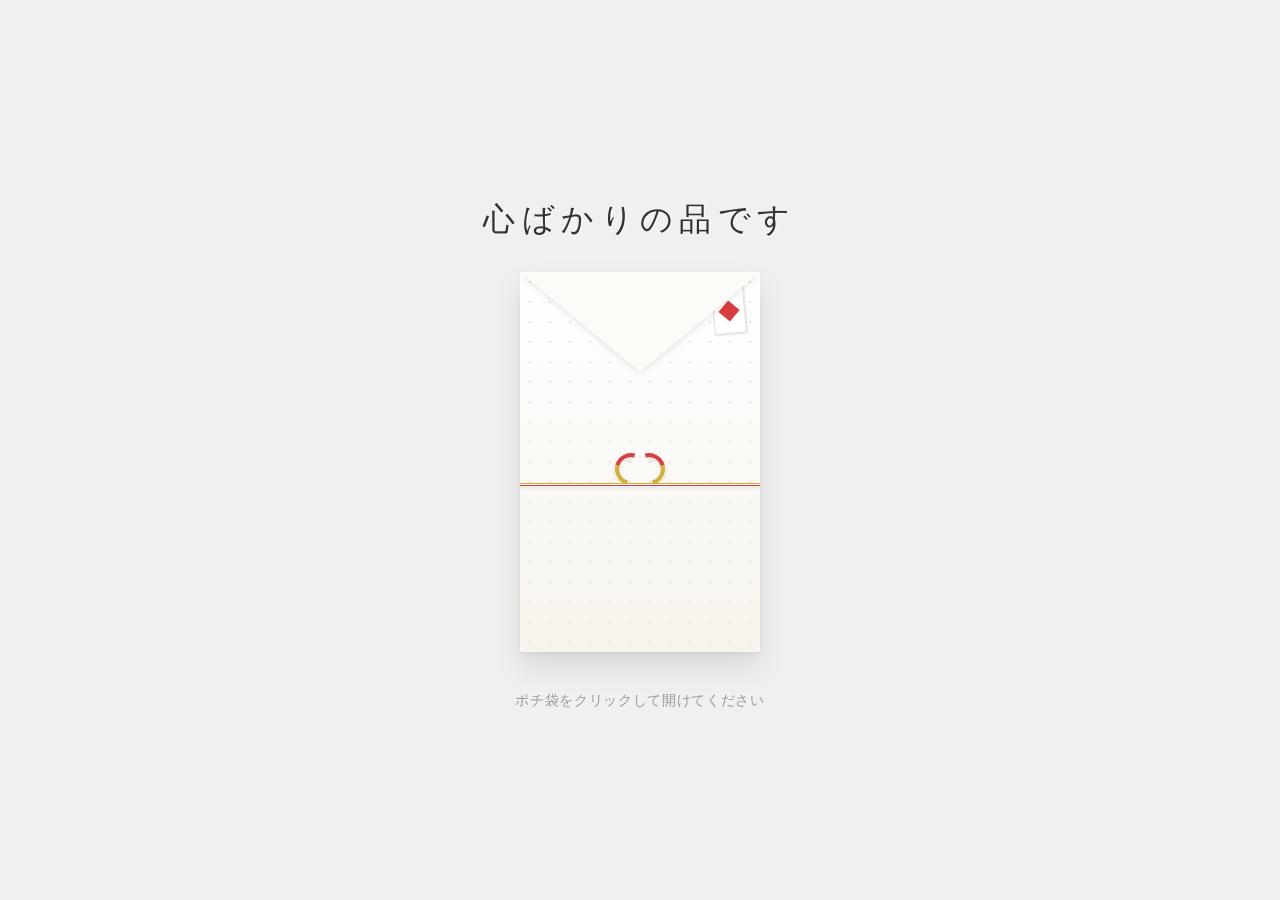
==== commit 2f6d0a7b: "Update design: Washi texture, Mizuhiki gradient, and Noshi" ====
--- a/index.html
+++ b/index.html
@@ -10,31 +10,43 @@
         justify-content: center;
         align-items: center;
         height: 100vh;
-        background-color: #f8f8f8;
-        font-family: 'Yu Mincho', 'Hiragino Mincho ProN', serif;
+        background-color: #f0f0f0;
+        font-family: 'Yu Mincho', 'Hiragino Mincho ProN', 'YuMincho', serif;
         margin: 0;
         overflow: hidden;
     }
     .container { text-align: center; perspective: 1000px; }
-    h1 { color: #333; margin-bottom: 20px; font-weight: normal; letter-spacing: 2px; }
-    
+    h1 {
+        color: #333;
+        margin-bottom: 30px;
+        font-weight: normal;
+        letter-spacing: 0.2em;
+        text-shadow: 1px 1px 2px rgba(255,255,255,0.8);
+    }
+    
+    /* Pochibukuro Body */
     .envelope {
-        width: 220px;
-        height: 340px;
-        background-color: #fbfaf5;
+        width: 240px;
+        height: 380px;
+        background-color: #fdfbf7;
+        /* Washi texture effect using gradients */
+        background-image:
+            radial-gradient(#e6e2d8 1px, transparent 1px),
+            linear-gradient(to bottom, #fff 0%, #f7f4ed 100%);
+        background-size: 20px 20px, 100% 100%;
         position: relative;
         margin: 0 auto;
-        box-shadow: 0 10px 25px rgba(0,0,0,0.1);
+        box-shadow: 
+            0 2px 5px rgba(0,0,0,0.05),
+            0 15px 30px rgba(0,0,0,0.1);
         cursor: pointer;
-        transition: transform 0.3s;
+        transition: transform 0.3s, box-shadow 0.3s;
         border-radius: 2px;
-    }
-    .envelope:hover { transform: translateY(-5px); }
-    
-    /* Decoration: Red borders on sides to look like Japanese envelope folded paper */
-    .envelope::after {
-        content: ''; position: absolute; top: 0; bottom: 0; left: 0; width: 4px;
-        background: rgba(0,0,0,0.02);
+        overflow: hidden;
+    }
+    .envelope:hover {
+        transform: translateY(-5px);
+        box-shadow: 0 20px 40px rgba(0,0,0,0.15);
     }
     
     /* Flap (Lid) */
@@ -42,81 +54,139 @@
         position: absolute;
         top: 0; left: 0;
         width: 0; height: 0;
-        border-left: 110px solid transparent;
-        border-right: 110px solid transparent;
-        border-top: 90px solid #fbfaf5; /* Same color as body */
+        border-left: 120px solid transparent;
+        border-right: 120px solid transparent;
+        border-top: 100px solid #fdfbf7;
+        /* Match Washi color closely */
         transform-origin: top;
         transition: transform 0.8s cubic-bezier(0.4, 0, 0.2, 1);
-        z-index: 10;
+        z-index: 20;
         filter: drop-shadow(0 2px 3px rgba(0,0,0,0.1));
-        transform: rotateX(0deg); /* Initially closed */
-    }
-    
-    /* Open state */
+        transform: rotateX(0deg); /* Closed */
+    }
+    /* Flap texture overlay (pseudo) is hard on border elements, keep simple */
+    
     .envelope.open .flap {
         transform: rotateX(180deg);
-        z-index: 1; /* Move behind body when open */
-    }
-    
-    /* Pocket / Message area Inside */
+        opacity: 0; /* Fade out or move behind */
+        transition-delay: 0s;
+    }
+    
+    /* Noshi (Right top decoration) */
+    .noshi {
+        position: absolute;
+        top: 15px;
+        right: 15px;
+        width: 30px;
+        height: 45px;
+        background: #fff;
+        border: 1px solid #ddd;
+        z-index: 15;
+        box-shadow: 1px 1px 2px rgba(0,0,0,0.1);
+        transform: rotate(-5deg);
+    }
+    /* Red/Gold strip in Noshi */
+    .noshi::after {
+        content: '';
+        position: absolute;
+        top: 50%; left: 50%;
+        width: 15px; height: 15px;
+        background: #d93d3d;
+        transform: translate(-50%, -50%) rotate(45deg);
+    }
+    
+    /* Content Area */
     .content-area {
         position: absolute;
-        top: 20px; left: 10px; right: 10px; bottom: 10px;
+        top: 40px; left: 20px; right: 20px; bottom: 20px;
         display: flex;
         flex-direction: column;
         justify-content: center;
         align-items: center;
         z-index: 5;
         opacity: 0;
-        transition: opacity 0.5s 0.5s; /* Fade in after flap opens */
-    }
-    .envelope.open .content-area { opacity: 1; }
-    
-    .message { font-size: 1.2rem; color: #d93d3d; margin-bottom: 20px; }
+        transition: opacity 0.5s 0.6s;
+    }
+    .envelope.open .content-area { opacity: 1; pointer-events: auto; }
+    
+    .message {
+        font-size: 1.1rem;
+        color: #555;
+        margin-bottom: 25px;
+        line-height: 1.8;
+        font-family: serif;
+    }
     
     button.download-btn {
-        background-color: #d93d3d;
+        background: linear-gradient(135deg, #d93d3d, #b52b2b);
         color: white;
         border: none;
-        padding: 10px 20px;
-        border-radius: 20px;
+        padding: 12px 30px;
+        border-radius: 50px;
         cursor: pointer;
         font-family: inherit;
         font-weight: bold;
-        box-shadow: 0 4px 6px rgba(0,0,0,0.2);
-        transition: background 0.3s;
-    }
-    button.download-btn:hover { background-color: #b52b2b; }
-    
-    /* Mizuhiki (The knot) - sits on top of everything when closed */
+        letter-spacing: 0.05em;
+        box-shadow: 0 4px 10px rgba(217, 61, 61, 0.4);
+        transition: transform 0.2s, box-shadow 0.2s;
+    }
+    button.download-btn:hover {
+        transform: translateY(-2px);
+        box-shadow: 0 6px 15px rgba(217, 61, 61, 0.5);
+    }
+    
+    /* Mizuhiki (Gold & Red) */
     .mizuhiki {
         position: absolute;
-        top: 35%; left: 0; width: 100%; height: 60px;
+        top: 45%; left: 0; width: 100%; height: 80px;
         pointer-events: none;
-        z-index: 15;
-        transition: opacity 0.3s;
-    }
-    .envelope.open .mizuhiki { opacity: 0; } /* Hide when opened */
+        z-index: 25; /* Above flap initially but flap logic handles z-index */
+        transition: opacity 0.4s;
+        filter: drop-shadow(0 2px 2px rgba(0,0,0,0.1));
+    }
+    .envelope.open .mizuhiki { opacity: 0; }
     
     .mizuhiki-line {
-        position: absolute; top: 50%; left: 0; right: 0; height: 2px;
-        background: linear-gradient(to bottom, #d93d3d 50%, #fff 50%);
-    }
-    .not-mizu { /* Knot */
-        position: absolute; top: 50%; left: 50%;
+        position: absolute; top: 50%; left: 0; right: 0; height: 3px;
+        /* Gold and Red lines */
+        background: repeating-linear-gradient(
+            to bottom,
+            #d4af37 0px, #d4af37 1px,
+            #fff 1px, #fff 2px,
+            #d93d3d 2px, #d93d3d 3px
+        );
+    }
+    
+    /* Flower Knot */
+    .not-mizu {
+        position: absolute;
+        top: 50%; left: 50%;
         transform: translate(-50%, -50%);
-        width: 40px; height: 20px;
+        width: 50px; height: 30px;
     }
     .not-mizu::before, .not-mizu::after {
-        content: ''; position: absolute; top: -10px;
-        width: 20px; height: 20px;
-        border: 3px solid #d93d3d; border-radius: 50%;
-    }
-    .not-mizu::before { left: 0; transform: rotate(-45deg); border-right-color: transparent; border-bottom-color: transparent; }
-    .not-mizu::after { right: 0; transform: rotate(45deg); border-left-color: transparent; border-bottom-color: transparent; }
-    
-    /* Instruction text under envelope */
-    .hint { margin-top: 30px; color: #888; font-size: 0.9rem; }
+        content: '';
+        position: absolute;
+        top: -15px;
+        width: 24px; height: 24px;
+        border: 4px solid;
+        border-color: #d93d3d #d4af37 #d93d3d #d4af37; /* Mixed colors */
+        border-radius: 50%;
+    }
+    .not-mizu::before {
+        left: 0;
+        transform: rotate(-30deg);
+        border-bottom-color: transparent;
+        border-right-color: transparent;
+    }
+    .not-mizu::after {
+        right: 0;
+        transform: rotate(30deg);
+        border-bottom-color: transparent;
+        border-left-color: transparent;
+    }
+    
+    .hint { margin-top: 40px; color: #999; font-size: 0.85rem; letter-spacing: 0.05em; }
     </style>
 </head>
 <body>
@@ -126,6 +196,7 @@
     
     <div class="envelope">
         <div class="flap"></div>
+        <div class="noshi"></div>
         <div class="mizuhiki">
             <div class="mizuhiki-line"></div>
             <div class="not-mizu"></div>
